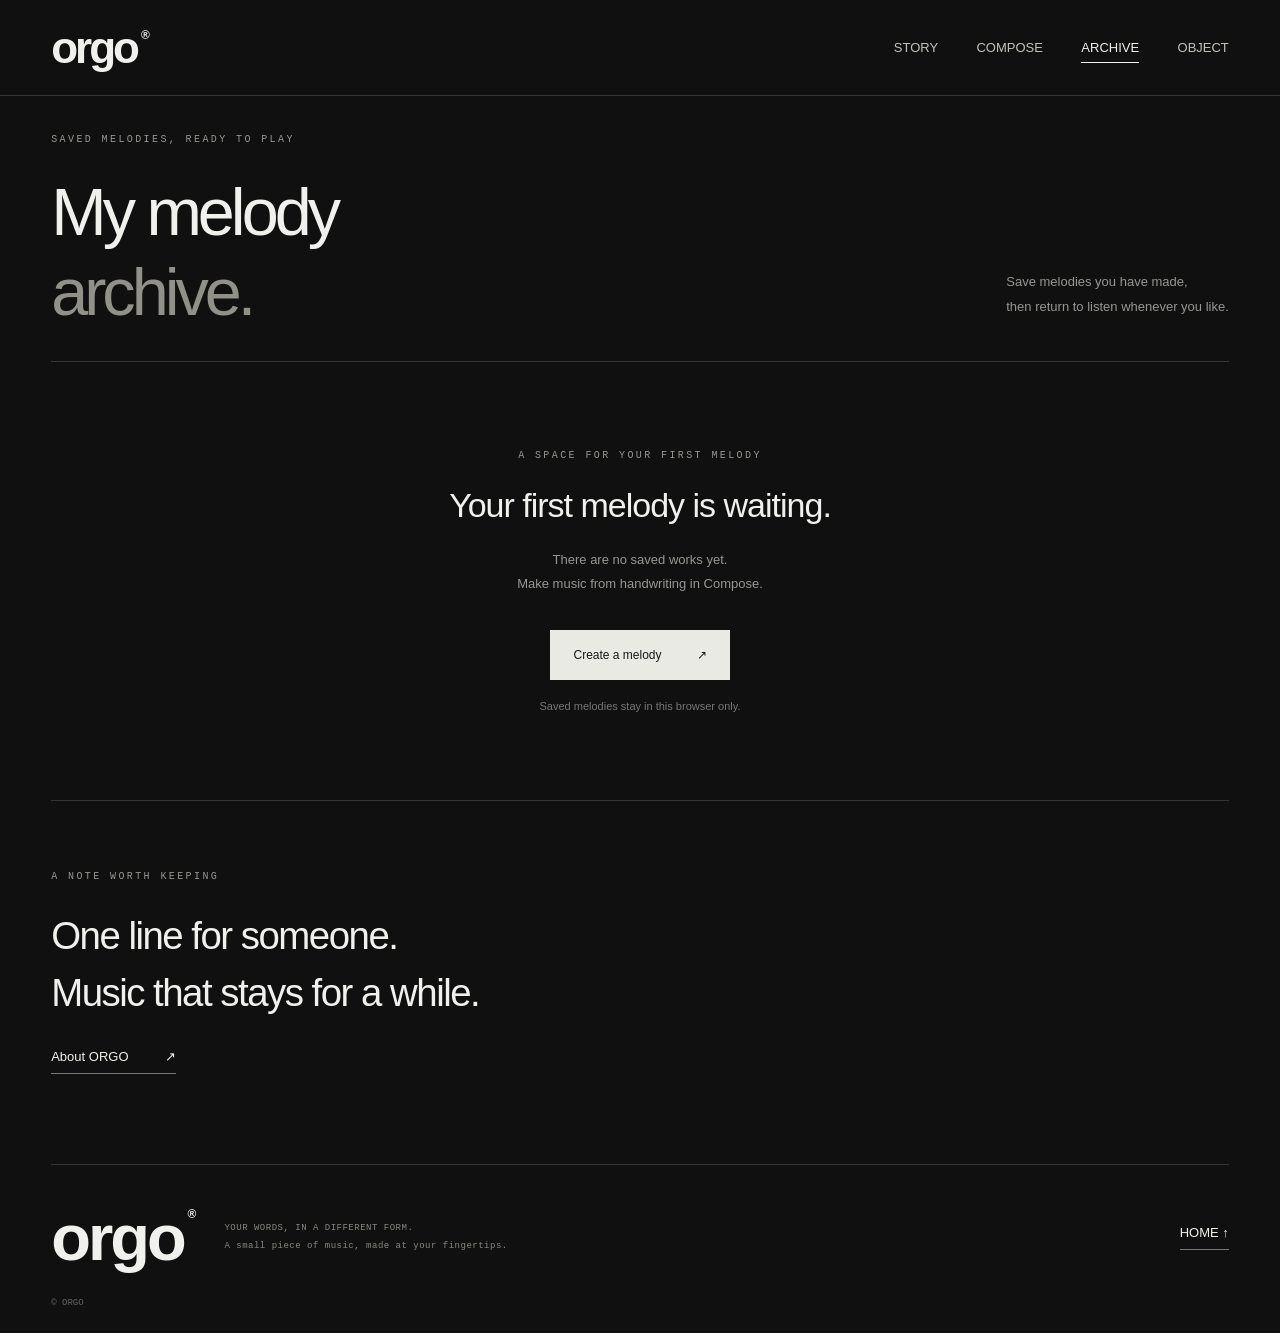
==== archive.html @ 19a1ff58 "Remove distracting interface decorations Remove the header start/create buttons, vertical live-signa" ====
<!doctype html>
<html lang="en" translate="no">
<head>
  <meta charset="UTF-8">
  <meta name="viewport" content="width=device-width, initial-scale=1">
  <meta name="google" content="notranslate">
  <title>Archive — ORGO</title>
  <link rel="stylesheet" href="site.css?v=clean-ui-28">
  <script src="i18n.js?v=ko-copy-23" defer></script>
  <script src="site.js?v=ko-copy-23" defer></script>
</head>

<body class="archive-page">
  <a class="skip-link" href="#main">본문으로 이동</a>

  <header class="site-header">
    <a class="brand" href="index.html" aria-label="ORGO 메인페이지">
      orgo<sup>®</sup>
    </a>

    <nav class="site-nav" aria-label="메인 메뉴">
      <a href="index.html#story">STORY</a>
      <a href="compose.html">COMPOSE</a>
      <a href="archive.html" aria-current="page">ARCHIVE</a>
      <a href="object.html">OBJECT</a>
    </nav>

  </header>

  <main id="main" class="inner-page">
    <section class="page-intro">
      <p class="eyebrow">SAVED MELODIES, READY TO PLAY</p>

      <div class="page-title-row">
        <h1 data-i18n="archiveTitle" data-i18n-html="true">저장한 음악</h1>

        <p data-i18n="archiveDescription" data-i18n-html="true">
          완성한 곡을 저장하고 다시 재생할 수 있습니다.
        </p>
      </div>
    </section>

    <section id="archive-empty" class="archive-empty" aria-labelledby="archive-title">
      <p class="eyebrow">A SPACE FOR YOUR FIRST MELODY</p>

      <h2 id="archive-title" data-i18n="archiveEmptyTitle">저장된 곡이 없습니다</h2>

      <p data-i18n="archiveEmptyBody" data-i18n-html="true">
        Compose에서 곡을 만든 뒤 저장해 주세요.
      </p>

      <a class="solid-link" href="compose.html" data-i18n="archiveCreate" data-i18n-html="true">
        곡 만들기 <span>↗</span>
      </a>

      <small data-i18n="archiveLocal">곡은 이 브라우저에만 저장됩니다.</small>
    </section>

    <section id="archive-list" class="archive-list" aria-label="저장한 음악" hidden></section>

    <section class="archive-about">
      <p class="eyebrow">A NOTE WORTH KEEPING</p>

      <h2 data-i18n="archiveAboutTitle" data-i18n-html="true">
        만들고 저장한 뒤<br>
        다시 연주하세요
      </h2>

      <a class="text-link" href="index.html#story" data-i18n="archiveAboutLink" data-i18n-html="true">
        ORGO 소개 <span>↗</span>
      </a>
    </section>
  </main>

  <footer class="site-footer">
    <a class="brand footer-brand" href="index.html">
      orgo<sup>®</sup>
    </a>

    <p>
      YOUR WORDS, IN A DIFFERENT FORM.<br>
      <span data-i18n="footerSub">손끝에서 시작되는 작은 음악.</span>
    </p>

    <a class="text-link" href="index.html">HOME ↑</a>

    <small>© ORGO</small>
  </footer>
</body>
</html>
---- site.css ----
:root {
  --background: #101010;
  --text: #f0f0ec;
  --muted: #969692;
  --border: #353535;
  --paper: #eaeae5;
}

* {
  box-sizing: border-box;
}

[hidden] {
  display: none !important;
}

html {
  scroll-behavior: smooth;
  scroll-padding-top: 110px;
}

body {
  margin: 0;
  background: var(--background);
  color: var(--text);
  font-family: Arial, "Malgun Gothic", sans-serif;
}

a {
  color: inherit;
  text-decoration: none;
}

button,
input {
  font: inherit;
}

button {
  cursor: pointer;
}

button,
a,
input {
  -webkit-tap-highlight-color: transparent;
}

a:focus-visible,
button:focus-visible,
input:focus-visible {
  outline: 2px solid #d1c4a5;
  outline-offset: 6px;
}

button:disabled {
  opacity: 0.45;
  cursor: default;
}

img {
  max-width: 100%;
}

.skip-link {
  position: fixed;
  top: -100px;
  left: 20px;
  padding: 12px 18px;
  color: #111;
  background: #fff;
  z-index: 100;
}

.skip-link:focus {
  top: 10px;
}

/* HEADER */

.site-header {
  position: relative;
  z-index: 10;
  min-height: 96px;
  padding: 18px 4%;
  display: flex;
  align-items: center;
  justify-content: space-between;
  gap: 24px;
  border-bottom: 1px solid var(--border);
}

.brand {
  display: inline-flex;
  align-items: baseline;
  gap: 4px;
  font-size: 44px;
  font-weight: 700;
  letter-spacing: -3px;
  line-height: 1;
  white-space: nowrap;
}

.brand sup {
  align-self: flex-start;
  margin-top: 3px;
  font-size: 12px;
  letter-spacing: 0;
}

.site-nav {
  display: flex;
  gap: clamp(20px, 3vw, 50px);
  align-items: center;
}

.site-nav a {
  position: relative;
  padding: 8px 0;
  font-size: 13px;
  color: #c2c2bd;
}

.site-nav a::after {
  content: "";
  position: absolute;
  bottom: 0;
  left: 0;
  width: 100%;
  height: 1px;
  background: var(--text);
  transform: scaleX(0);
  transform-origin: left;
  transition: transform 220ms ease;
}

.site-nav a:hover::after,
.site-nav a[aria-current="page"]::after {
  transform: scaleX(1);
}

.site-nav a[aria-current="page"] {
  color: var(--text);
}

.outline-link,
.solid-link {
  display: inline-flex;
  justify-content: space-between;
  align-items: center;
  gap: 35px;
  padding: 17px 22px;
  font-size: 12px;
  border: 1px solid #62625c;
  background: transparent;
  color: var(--text);
}

.outline-link:hover {
  background: #202020;
}

.solid-link {
  background: var(--paper);
  border-color: var(--paper);
  color: #171717;
}

.solid-link:hover {
  background: #fff;
}

.text-link {
  display: inline-flex;
  align-items: center;
  gap: 36px;
  font-size: 13px;
  padding-bottom: 9px;
  border-bottom: 1px solid #777;
}

.text-link span {
  transition: transform 200ms ease;
}

.text-link:hover span {
  transform: translate(3px, -3px);
}

/* HOME HERO */

.hero {
  position: relative;
  min-height: 165svh;
  overflow: clip;
}

.hero-stage {
  position: sticky;
  top: 0;
  min-height: calc(100svh - 1px);
  display: grid;
  grid-template-columns: 1fr 1fr;
  padding: 46px 4% 118px;
}

.hero-copy {
  display: flex;
  flex-direction: column;
  position: relative;
  z-index: 2;
  pointer-events: none;
}

.eyebrow {
  margin: 0;
  font-family: monospace;
  font-size: 10px;
  font-weight: 400;
  letter-spacing: 2.4px;
  color: var(--muted);
}

.hero h1 {
  margin: 65px 0 50px;
  font-size: clamp(58px, 7.6vw, 145px);
  line-height: 1.04;
  font-weight: 500;
  letter-spacing: -0.075em;
  white-space: nowrap;
}

.hero h1 span {
  color: #9e9e99;
}

.hero-description {
  margin: auto 0 16px;
  font-size: 15px;
  line-height: 2;
}

.hero-description span {
  color: var(--muted);
}

.hero-actions {
  display: flex;
  align-items: center;
  gap: 24px;
  margin: 0 0 10px;
  pointer-events: auto;
}

.hero-actions .solid-link {
  min-height: 46px;
  padding: 13px 19px;
  font-size: 12px;
}

.hero-actions .text-link {
  gap: 18px;
  font-size: 11px;
}

.hero-art {
  position: relative;
  display: grid;
  place-items: center;
  min-height: 470px;
}

.hero-art::after {
  content: "";
  position: absolute;
  z-index: 1;
  width: min(84%, 520px);
  aspect-ratio: 1;
  border: 1px solid #b9a97926;
  border-radius: 50%;
  background:
    radial-gradient(circle, transparent 0 27%, #c7b77d19 27.25% 27.6%, transparent 27.85% 43%, #c7b77d12 43.25% 43.6%, transparent 43.85% 100%);
  opacity: calc(var(--explode, 0) * .82);
  pointer-events: none;
  transform: scale(calc(.7 + var(--explode, 0) * .3));
  animation: mechanical-resonance 4.8s ease-in-out infinite;
}

.music-box {
  position: relative;
  z-index: 2;
  display: block;
  width: min(100%, 650px);
  transform: translateY(calc(var(--explode, 0) * -8px)) rotate(calc(-8deg + var(--explode, 0) * 8deg));
  transition:
    transform 650ms cubic-bezier(0.2, 0.8, 0.2, 1),
    filter 650ms ease;
  filter: drop-shadow(0 35px 35px #0008);
}

.music-box .product-image {
  display: block;
  width: 100%;
  height: auto;
}

.music-box .product-model {
  display: block;
  width: 100%;
  aspect-ratio: 1;
  height: auto;
  background: transparent;
  overflow: visible;
}

.hero-3d {
  position: relative;
  isolation: isolate;
}

.hero-3d canvas,
.hero-3d-fallback {
  position: absolute;
  inset: 0;
  display: block;
  width: 100%;
  height: 100%;
  object-fit: contain;
  pointer-events: none;
}

.hero-3d-fallback {
  transition: opacity 300ms ease;
}

.hero-3d.is-ready .hero-3d-fallback {
  opacity: 0;
}

.music-box .product-image--whole {
  animation: box-float 7s ease-in-out infinite;
  opacity: calc(1 - var(--explode, 0));
  transition: opacity 160ms linear;
}

.exploded-assembly {
  position: absolute;
  inset: -3%;
  width: 106%;
  pointer-events: none;
}

.explode-part {
  position: absolute;
  inset: 0;
  width: 100%;
  max-width: none;
  height: 100%;
  object-fit: contain;
  opacity: var(--explode, 0);
  filter: drop-shadow(0 35px 35px #0008);
  transform-origin: center;
  will-change: opacity, transform;
}

.explode-complete {
  transform: translateY(calc((1 - var(--explode, 0)) * 34px)) scale(calc(.94 + var(--explode, 0) * .06));
  transition: opacity 160ms linear;
}

.hero:not(.is-exploding) .music-box:hover,
.hero:not(.is-exploding) .music-box:focus-visible {
  transform: perspective(1000px) rotate(-2deg) rotateY(-7deg) scale(1.035);
  filter: drop-shadow(0 45px 45px #000c);
}

.orbit {
  position: absolute;
  width: 120%;
  height: 56%;
  opacity: .72;
  overflow: visible;
  pointer-events: none;
  transform-origin: 50% 50%;
  will-change: transform, opacity;
  backface-visibility: hidden;
}

.orbit ellipse {
  fill: none;
  vector-effect: non-scaling-stroke;
}

.orbit-track {
  stroke: #45453f;
  stroke-width: 1;
}

.orbit-one {
  transform: rotate(-31deg);
  animation: orbit-one 16s linear infinite;
}

.orbit-two {
  transform: rotate(48deg);
  opacity: .62;
  animation: orbit-two 21s linear infinite -6s;
}

.orbit-two .orbit-track {
  stroke: #30302b;
}

.vertical-caption {
  position: absolute;
  right: 0;
  bottom: 0;
  writing-mode: vertical-rl;
  font: 9px monospace;
  letter-spacing: 2px;
  color: #85857e;
}

.hero-bottom-line {
  position: absolute;
  bottom: 0;
  left: 4%;
  right: 4%;
  border-top: 1px solid var(--border);
  display: grid;
  grid-template-columns: minmax(180px, 1.25fr) repeat(3, minmax(145px, 1fr));
  gap: 0;
  min-height: 84px;
  padding: 0;
  color: var(--muted);
  font: 9px monospace;
}

.hero-path-label {
  display: flex;
  align-items: center;
  padding-right: 22px;
  color: #a0a29f;
  line-height: 1.6;
}

.hero-path a {
  display: grid;
  grid-template-columns: auto 1fr;
  gap: 5px 11px;
  align-content: center;
  min-width: 0;
  padding: 15px 18px;
  border-left: 1px solid var(--border);
  color: #d5d6d1;
  transition: background 180ms ease, color 180ms ease;
}

.hero-path a:hover,
.hero-path a:focus-visible {
  background: #ffffff08;
  color: #fff;
}

.hero-path b {
  grid-row: 1 / 3;
  align-self: center;
  color: #7f8280;
  font-size: 8px;
  font-weight: 400;
}

.hero-path span { font-size: 10px; }

.hero-path small {
  overflow: hidden;
  color: #777a78;
  font-size: 7px;
  text-overflow: ellipsis;
  white-space: nowrap;
}

/* HERO → SOUND LAB TRANSITION */

.signal-bridge {
  --bridge-progress: 0;
  --bridge-wave: 0;
  --bridge-recorder: 0;
  --bridge-exit: 0;
  position: relative;
  min-height: 175svh;
  overflow: clip;
  border-top: 1px solid var(--border);
  background:
    radial-gradient(circle at 78% 58%, #2d303200 0, #2d303200 20%, transparent 54%),
    linear-gradient(180deg, #101010 0%, #151617 62%, #111213 100%);
}

.signal-bridge-stage {
  position: sticky;
  top: 0;
  height: 100svh;
  min-height: 620px;
  overflow: hidden;
  isolation: isolate;
}

.signal-bridge-stage::before {
  content: "";
  position: absolute;
  inset: 0;
  z-index: -2;
  background: radial-gradient(circle at 72% 57%, #34383b 0, #202325 26%, transparent 61%);
  opacity: calc(var(--bridge-progress) * .54);
  -webkit-mask-image: linear-gradient(to bottom, #000 0%, #000 54%, #000b 70%, #0004 86%, transparent 100%);
  mask-image: linear-gradient(to bottom, #000 0%, #000 54%, #000b 70%, #0004 86%, transparent 100%);
}

.signal-bridge-grid {
  position: absolute;
  inset: 0;
  z-index: -1;
  opacity: calc(.08 + var(--bridge-progress) * .08);
  background-image:
    linear-gradient(#c5c8ca0a 1px, transparent 1px),
    linear-gradient(90deg, #c5c8ca0a 1px, transparent 1px);
  background-size: 6vw 6vw;
  transform: translateY(calc(var(--bridge-progress) * -2vw));
}

.signal-bridge-entry {
  position: absolute;
  z-index: 1;
  top: 31%;
  left: 7%;
  width: min(31vw, 430px);
  color: #a8aaab;
  opacity: clamp(0, calc(1 - var(--bridge-progress) * 2.45), 1);
  transform: translate3d(calc(var(--bridge-progress) * -3vw), calc(var(--bridge-progress) * -28px), 0);
  will-change: opacity, transform;
  pointer-events: none;
}

.signal-bridge-entry::after {
  content: "";
  display: block;
  width: min(100%, 310px);
  height: 1px;
  margin-top: 30px;
  background: linear-gradient(90deg, #85898a80, transparent);
  transform: scaleX(calc(1 - var(--bridge-progress) * .5));
  transform-origin: left;
}

.signal-bridge-entry span,
.signal-bridge-entry small {
  display: block;
  font: 8px/1 monospace;
  letter-spacing: 2px;
}

.signal-bridge-entry strong {
  display: block;
  margin: 24px 0 20px;
  color: #d2d4d4;
  font-size: clamp(44px, 4.9vw, 78px);
  font-weight: 400;
  line-height: .88;
  letter-spacing: -.065em;
}

.signal-bridge-entry small {
  color: #747778;
  letter-spacing: 1.55px;
}

.signal-bridge-index {
  position: absolute;
  top: clamp(32px, 5vw, 72px);
  left: 4%;
  right: 4%;
  display: flex;
  justify-content: space-between;
  color: #7f8177;
  font: 8px/1 monospace;
  letter-spacing: 2px;
  opacity: calc(1 - var(--bridge-exit));
}

.signal-bridge-machine {
  position: absolute;
  left: 0;
  top: 50%;
  width: clamp(280px, 36vw, 610px);
  aspect-ratio: 1;
  transform:
    translate3d(calc(51vw - var(--bridge-progress) * 44vw), calc(-50% - var(--bridge-exit) * 18vh), 0)
    scale(calc(.98 - var(--bridge-progress) * .22))
    rotate(calc(-8deg + var(--bridge-progress) * 8deg));
  opacity: calc(1 - var(--bridge-exit));
  filter: drop-shadow(0 34px 40px #000a);
  will-change: transform, opacity;
}

.signal-bridge-machine img {
  position: relative;
  z-index: 1;
  display: block;
  width: 100%;
  height: 100%;
  object-fit: contain;
}

.signal-bridge-recorder {
  position: absolute;
  z-index: 4;
  right: 4%;
  bottom: 7%;
  width: clamp(185px, 18vw, 310px);
  padding: 0;
  border: 0;
  background: transparent;
  color: inherit;
  cursor: pointer;
  opacity: calc(var(--bridge-recorder) * 1.25 - var(--bridge-exit));
  transform:
    translate3d(calc((1 - var(--bridge-recorder)) * 150px), calc(28px - var(--bridge-recorder) * 28px - var(--bridge-exit) * 70px), 0)
    scale(calc(.78 + var(--bridge-recorder) * .22))
    rotate(calc(8deg - var(--bridge-recorder) * 6deg));
  filter: drop-shadow(0 28px 30px #000b);
  will-change: opacity, transform;
}

.signal-bridge-recorder-visual {
  position: relative;
  display: block;
  width: 100%;
  aspect-ratio: 2 / 3;
  transition: transform 220ms cubic-bezier(.2, .8, .2, 1), filter 300ms ease;
}

.signal-bridge-recorder img {
  position: absolute;
  inset: 0;
  display: block;
  width: 100%;
  height: 100%;
  object-fit: contain;
  transition: opacity 380ms ease, transform 520ms cubic-bezier(.2, .8, .2, 1), filter 380ms ease;
}

.signal-recorder-side {
  opacity: calc(1 - var(--bridge-recorder));
  transform: rotateY(calc(var(--bridge-recorder) * -16deg)) scale(.96);
}

.signal-recorder-idle {
  opacity: var(--bridge-recorder);
  transform: scale(calc(.94 + var(--bridge-recorder) * .06));
}

.signal-recorder-active {
  opacity: 0;
  transform: translateY(7px) scale(.965);
}

.signal-bridge-recorder.is-recording .signal-recorder-idle {
  opacity: 0;
  transform: translateY(-3px) scale(1.025);
}

.signal-bridge-recorder.is-recording .signal-recorder-active {
  opacity: 1;
  transform: translateY(0) scale(1);
  filter: brightness(1.06) drop-shadow(0 0 18px #c7cbcd35);
}

.signal-bridge-recorder:active .signal-bridge-recorder-visual {
  transform: translateY(4px) scale(.965);
}

.signal-bridge-recorder:focus-visible {
  outline: 1px solid #d8d8cf;
  outline-offset: 9px;
}

.signal-bridge-recorder-label {
  position: absolute;
  top: 42%;
  left: -47%;
  color: #8f9187;
  font: 7px/1 monospace;
  letter-spacing: 1.5px;
  white-space: nowrap;
  transform: rotate(-90deg);
}

.signal-bridge-recorder-status {
  position: absolute;
  left: 50%;
  bottom: -28px;
  width: max-content;
  max-width: 180px;
  color: #a4a69a;
  font: 7px/1.35 monospace;
  letter-spacing: 1.3px;
  text-align: center;
  transform: translateX(-50%);
  transition: color 240ms ease, letter-spacing 240ms ease;
}

.signal-recorder-led {
  position: absolute;
  left: 29.5%;
  top: 60.5%;
  width: 5px;
  height: 5px;
  border-radius: 50%;
  background: #5d211c;
  opacity: 0;
  box-shadow: 0 0 0 0 #ec4e3c00;
  transition: opacity 240ms ease, box-shadow 240ms ease;
}

.signal-bridge-recorder.is-recording .signal-recorder-led {
  opacity: 1;
  background: #ef4a38;
  box-shadow: 0 0 0 6px #ef4a3816, 0 0 18px #ef4a38aa;
  animation: recorder-led 1s steps(2, end) infinite;
}

.signal-bridge-recorder.is-recording .signal-bridge-recorder-status {
  color: #d8d8cf;
  letter-spacing: 1.6px;
}

.signal-bridge-stage.is-capturing .signal-bridge-thread {
  stroke: #f1f1e7;
  stroke-width: 1.8;
}

.signal-bridge-stage.is-capturing .signal-bridge-glow {
  opacity: .34;
}

.signal-bridge-stage.is-capturing .signal-bridge-pulse {
  animation-duration: .62s;
  background: #eee4be;
}

.signal-bridge-copy {
  position: absolute;
  z-index: 2;
  top: 30%;
  right: 24%;
  width: min(39vw, 600px);
  opacity: calc(var(--bridge-progress) * 1.65 - .55 - var(--bridge-exit));
  transform: translate3d(0, calc(42px - var(--bridge-progress) * 42px - var(--bridge-exit) * 60px), 0);
  will-change: opacity, transform;
}

.signal-bridge-copy h2 {
  margin: 27px 0 28px;
  font-size: clamp(42px, 5.2vw, 84px);
  font-weight: 400;
  line-height: 1.05;
  letter-spacing: -.065em;
}

.signal-bridge-copy h2 span { color: #a5a8aa; }

.signal-bridge-copy > p:last-child {
  width: min(100%, 480px);
  margin: 0;
  color: #a9aaab;
  font-size: 12px;
  line-height: 1.9;
}

.signal-bridge-wave {
  position: absolute;
  z-index: 3;
  left: 3%;
  right: 3%;
  bottom: 12%;
  height: clamp(115px, 18vw, 250px);
  opacity: calc(1 - var(--bridge-exit));
  transform: translateY(calc(var(--bridge-exit) * -80px));
  will-change: opacity, transform;
}

.signal-bridge-wave svg {
  display: block;
  width: 100%;
  height: 100%;
  overflow: visible;
}

.signal-bridge-teeth {
  stroke: #c7cacb;
  stroke-width: 1.25;
  stroke-linecap: round;
  opacity: calc(.5 - var(--bridge-wave) * .42);
  transform: translateX(calc(var(--bridge-wave) * -14px));
  filter: drop-shadow(0 0 4px #d8dbdc2c);
}

.signal-bridge-teeth line {
  transform-box: fill-box;
  transform-origin: center;
  animation: bridge-spectrum-breathe 4.8s cubic-bezier(.45, 0, .25, 1) infinite;
}

.signal-bridge-teeth line:nth-child(2),
.signal-bridge-teeth line:nth-child(8) { animation-delay: -.45s; opacity: .82; }
.signal-bridge-teeth line:nth-child(3),
.signal-bridge-teeth line:nth-child(7) { animation-delay: -.9s; opacity: .9; }
.signal-bridge-teeth line:nth-child(4),
.signal-bridge-teeth line:nth-child(6) { animation-delay: -1.35s; opacity: .96; }
.signal-bridge-teeth line:nth-child(5) { animation-delay: -1.8s; }
.signal-bridge-teeth line:first-child,
.signal-bridge-teeth line:last-child { opacity: .62; }

.signal-bridge-thread,
.signal-bridge-staff-line,
.signal-bridge-glow {
  fill: none;
  vector-effect: non-scaling-stroke;
  stroke-linecap: round;
  stroke-linejoin: round;
  stroke-dasharray: 1;
  stroke-dashoffset: calc(1 - var(--bridge-wave));
}

.signal-bridge-score {
  opacity: calc(.34 + var(--bridge-wave) * .16);
}

.signal-bridge-thread {
  stroke: #c7c9ca;
  stroke-width: .9;
}

.signal-bridge-staff-line {
  stroke: #b4b7b8;
  stroke-width: .55;
  opacity: .52;
}

.signal-bridge-glow {
  stroke: #c1c4c5;
  stroke-width: 4;
  opacity: calc(var(--bridge-wave) * .055);
  filter: blur(8px);
}

.signal-bridge-pulse {
  position: absolute;
  left: calc(26% + var(--bridge-wave) * 68%);
  top: 50%;
  width: 9px;
  height: 9px;
  border: 1px solid #e1e3e3;
  border-radius: 50%;
  background: #bfc3c4;
  box-shadow: 0 0 0 8px #d4d7d719, 0 0 28px #d9dddd66;
  opacity: var(--bridge-wave);
  transform: translate(-50%, -50%) scale(calc(.72 + var(--bridge-wave) * .28));
  animation: signal-pulse 1.8s ease-in-out infinite;
}

.signal-bridge-hint {
  position: absolute;
  left: 4%;
  bottom: 4.5%;
  margin: 0;
  color: #858889;
  font: 8px/1 monospace;
  letter-spacing: 1.7px;
  opacity: calc(.9 - var(--bridge-progress) - var(--bridge-exit));
}

.signal-bridge + .sound-lab {
  margin-top: -1px;
  border-top: 0;
}

@keyframes signal-pulse {
  0%, 100% { box-shadow: 0 0 0 5px #d4d7d712, 0 0 20px #d7dbdc3d; }
  50% { box-shadow: 0 0 0 14px #d4d7d708, 0 0 34px #e0e3e359; }
}

@keyframes bridge-spectrum-breathe {
  0%, 100% { transform: scaleY(.84); }
  42% { transform: scaleY(1.06); }
  68% { transform: scaleY(.94); }
}

@keyframes recorder-led {
  0%, 48% { opacity: 1; }
  49%, 100% { opacity: .35; }
}

/* SOUND LAB */

.sound-lab {
  position: relative;
  min-height: 100svh;
  padding: clamp(80px, 9vw, 135px) 4%;
  overflow: hidden;
  border-top: 1px solid var(--border);
  background:
    linear-gradient(180deg, #111213 0%, #111213e8 5%, transparent 20%),
    radial-gradient(circle at 68% 48%, #292c2e 0, #1a1c1e 26%, transparent 56%),
    #111213;
}

.sound-lab::after {
  content: "";
  position: absolute;
  inset: 0 0 auto;
  z-index: 0;
  height: clamp(90px, 14vw, 210px);
  background: linear-gradient(180deg, #111213 0%, #111213b8 22%, #1112134d 62%, transparent 100%);
  pointer-events: none;
}

.sound-lab > * {
  position: relative;
  z-index: 1;
}

.sound-lab-intro {
  display: grid;
  grid-template-columns: 1fr 1.2fr;
  gap: 28px clamp(35px, 6vw, 100px);
  align-items: end;
  margin-bottom: clamp(42px, 5vw, 76px);
}

.sound-lab-intro .eyebrow { grid-column: 1 / -1; }

.sound-lab-intro h2 {
  margin: 0;
  font-size: clamp(38px, 4.7vw, 78px);
  font-weight: 400;
  line-height: 1.08;
  letter-spacing: -.065em;
}

.sound-lab-intro > p:last-child {
  max-width: 430px;
  margin: 0 0 7px;
  color: #a9aaab;
  font-size: 13px;
  line-height: 1.85;
}

.lab-howto {
  display: grid;
  grid-template-columns: repeat(3, minmax(0, 1fr));
  max-width: 980px;
  margin: calc(clamp(42px, 5vw, 76px) * -.45) 0 clamp(28px, 3.2vw, 46px);
  padding: 0;
  border-top: 1px solid #424547;
  border-bottom: 1px solid #2d3032;
  list-style: none;
}

.lab-howto li {
  display: flex;
  align-items: center;
  gap: 12px;
  min-height: 52px;
  padding: 10px 17px;
  color: #aaaead;
  font-size: 10px;
  line-height: 1.5;
}

.lab-howto li + li { border-left: 1px solid #343739; }

.lab-howto b {
  display: grid;
  place-items: center;
  flex: 0 0 23px;
  width: 23px;
  height: 23px;
  border: 1px solid #606465;
  border-radius: 50%;
  color: #e2e4e1;
  font: 8px monospace;
}

.story-link {
  width: fit-content;
  margin-top: 48px;
  padding: 13px 18px;
  font-size: 11px;
}

.sound-lab-board {
  position: relative;
  display: grid;
  grid-template-columns: minmax(170px, .42fr) minmax(420px, 1.3fr);
  grid-template-rows: minmax(470px, 61vh) auto;
  gap: 0;
  max-width: 1560px;
  margin: 0 auto;
  border: 1px solid #3b3e40;
  border-radius: 26px;
  background: #181a1be8;
  box-shadow: 0 34px 90px #0007;
  overflow: hidden;
}

.lab-voices {
  display: flex;
  flex-direction: column;
  border-right: 1px solid #3b3e40;
  background: #141617;
}

.lab-label {
  padding: 20px 22px 16px;
  color: #828587;
  font: 9px/1 monospace;
  letter-spacing: 2px;
}

.lab-voice {
  display: grid;
  grid-template-columns: 28px 1fr;
  gap: 6px 12px;
  align-items: baseline;
  min-height: 88px;
  padding: 18px 22px;
  border: 0;
  border-top: 1px solid #303335;
  background: transparent;
  color: #8f9294;
  text-align: left;
  transition: color 260ms ease, background 260ms ease, padding-left 260ms ease;
}

.lab-voice:last-child { border-bottom: 1px solid #303335; }
.lab-voice > span { grid-row: 1 / 3; color: #6f7274; font: 9px/1 monospace; }
.lab-voice strong { font: 500 18px/1 sans-serif; letter-spacing: .03em; }
.lab-voice small { font-size: 10px; line-height: 1.45; }

.lab-voice:hover,
.lab-voice.is-active {
  padding-left: 27px;
  color: #f1f1ee;
  background: linear-gradient(90deg, #2c2f31, transparent);
}

.lab-voice.is-active > span { color: #c3c6c7; }

.lab-pad {
  --pad-x: 50%;
  --pad-y: 50%;
  position: relative;
  min-width: 0;
  overflow: hidden;
  cursor: crosshair;
  touch-action: none;
  isolation: isolate;
  background:
    radial-gradient(circle at var(--pad-x) var(--pad-y), #f0f1f125 0 4%, #aeb3b51b 8%, transparent 28%),
    linear-gradient(135deg, #202325, #121415 68%);
}

.lab-pad::before,
.lab-pad::after {
  content: "";
  position: absolute;
  inset: 50% auto auto 50%;
  width: min(54vw, 680px);
  aspect-ratio: 1;
  border: 1px solid #a7abad2b;
  border-radius: 50%;
  transform: translate(-50%, -50%);
  animation: lab-breathe 9s ease-in-out infinite;
}

.lab-pad::after {
  width: min(37vw, 460px);
  border-color: #a7abad1c;
  animation-delay: -4.5s;
}

.lab-pad.is-touching { cursor: none; }
.lab-pad.is-touching::before { border-color: #d8dbdc52; }

.lab-pad-orbit {
  position: absolute;
  z-index: -1;
  left: 50%;
  top: 50%;
  width: 82%;
  height: 44%;
  border: 1px solid #a4a9ab29;
  border-radius: 50%;
}

.lab-pad-orbit-one { animation: lab-orbit-one 15s linear infinite; }
.lab-pad-orbit-two { animation: lab-orbit-two 19s linear infinite; }

.lab-pad-cursor {
  position: absolute;
  z-index: 3;
  left: var(--pad-x);
  top: var(--pad-y);
  width: 18px;
  aspect-ratio: 1;
  border: 1px solid #e2e4e4;
  border-radius: 50%;
  opacity: .4;
  transform: translate(-50%, -50%);
  transition: width 180ms ease, opacity 180ms ease, box-shadow 180ms ease;
}

.lab-pad.is-touching .lab-pad-cursor {
  width: 34px;
  opacity: 1;
  box-shadow: 0 0 0 9px #d8dbdc14, 0 0 32px #d9dddd38;
}

.lab-pad-axis {
  position: absolute;
  z-index: 2;
  color: #696c63;
  font: 8px/1 monospace;
  letter-spacing: 1.6px;
  pointer-events: none;
}

.lab-pad-high { left: 50%; top: 19px; transform: translateX(-50%); }
.lab-pad-low { left: 50%; bottom: 19px; transform: translateX(-50%); }
.lab-pad-soft { left: 20px; top: 50%; transform: translateY(-50%) rotate(-90deg); }
.lab-pad-sharp { right: 16px; top: 50%; transform: translateY(-50%) rotate(90deg); }

.lab-pad-copy {
  position: absolute;
  z-index: 2;
  left: 50%;
  top: 50%;
  display: grid;
  gap: 10px;
  width: min(74%, 380px);
  text-align: center;
  pointer-events: none;
  transform: translate(-50%, -50%);
  transition: opacity 220ms ease, transform 420ms cubic-bezier(.2,.8,.2,1);
}

.lab-pad-copy strong { font: 400 clamp(23px, 3.1vw, 48px)/1 sans-serif; letter-spacing: -.04em; }
.lab-pad-copy small { color: #9da0a2; font-size: 11px; line-height: 1.6; }
.lab-pad.is-touching .lab-pad-copy { opacity: .1; transform: translate(-50%, -50%) scale(.96); }

/* BASS — pull and release the strings */

.bass-experience {
  position: absolute;
  z-index: 6;
  inset: 0;
  overflow: hidden;
  opacity: 0;
  visibility: hidden;
  pointer-events: none;
  transform: scale(.975);
  transition: opacity 420ms ease, visibility 420ms ease, transform 700ms cubic-bezier(.16, 1, .3, 1);
}

.sound-lab-board.is-bass-mode .bass-experience {
  opacity: 1;
  visibility: visible;
  pointer-events: auto;
  transform: scale(1);
}

.sound-lab-board.is-bass-mode .lab-pad {
  cursor: default;
  background:
    radial-gradient(circle at 73% 54%, #5b120f3d 0, #26151226 34%, transparent 63%),
    linear-gradient(135deg, #191a15, #0d0e0b 72%);
}

.sound-lab-board.is-bass-mode .lab-pad::before,
.sound-lab-board.is-bass-mode .lab-pad::after,
.sound-lab-board.is-bass-mode .lab-pad-orbit,
.sound-lab-board.is-bass-mode .lab-pad-cursor,
.sound-lab-board.is-bass-mode .lab-pad-axis,
.sound-lab-board.is-bass-mode .lab-pad-copy {
  opacity: 0;
  visibility: hidden;
}

.bass-instruction {
  position: absolute;
  z-index: 4;
  left: 50%;
  top: 19px;
  display: grid;
  gap: 5px;
  margin: 0;
  text-align: center;
  transform: translateX(-50%);
  pointer-events: none;
}

.bass-instruction strong {
  color: #f0f1e8;
  font: 400 11px/1 monospace;
  letter-spacing: 1.5px;
}

.bass-instruction small {
  color: #8c8f85;
  font-size: 9px;
  white-space: nowrap;
}

.bass-instrument {
  position: absolute;
  left: 50%;
  top: 52%;
  width: min(68%, 630px);
  height: auto;
  user-select: none;
  pointer-events: none;
  filter: saturate(.83) brightness(.78) contrast(1.05) drop-shadow(22px 28px 28px #0009);
  transform: translate(-50%, -50%) rotate(-90deg) scale(.93);
  transition: transform 900ms cubic-bezier(.16, 1, .3, 1), filter 260ms ease;
}

.sound-lab-board.is-bass-mode .bass-instrument {
  transform: translate(-50%, -50%) rotate(-90deg) scale(1);
}

.bass-experience.is-resonating .bass-instrument {
  filter: saturate(.92) brightness(.86) contrast(1.05) drop-shadow(22px 28px 34px #000b);
}

.bass-strings {
  position: absolute;
  z-index: 3;
  left: 50%;
  top: 52%;
  width: 92%;
  height: 70%;
  overflow: visible;
  transform: translate(-50%, -50%);
  touch-action: none;
}

.bass-string-control { cursor: ns-resize; outline: none; }

.bass-string {
  fill: none;
  stroke: #d9d5c7;
  stroke-width: 2.3;
  stroke-linecap: round;
  stroke-linejoin: round;
  vector-effect: non-scaling-stroke;
  filter: drop-shadow(0 1px .7px #000c) drop-shadow(0 0 1.5px #fff4);
  transition: stroke 160ms ease, filter 160ms ease;
}

.bass-string-control:nth-child(2) .bass-string { stroke-width: 1.9; }
.bass-string-control:nth-child(3) .bass-string { stroke-width: 1.55; }
.bass-string-control:nth-child(4) .bass-string { stroke-width: 1.25; }

.bass-string-hit {
  fill: transparent;
  stroke: none;
  pointer-events: all;
}

.bass-string-control:hover .bass-string,
.bass-string-control:focus-visible .bass-string,
.bass-string-control.is-grabbed .bass-string {
  stroke: #f3ede0;
  filter: drop-shadow(0 1px .7px #000c) drop-shadow(0 0 2.5px #fff7);
}

.bass-note {
  position: absolute;
  z-index: 4;
  top: 52%;
  color: #8a8d83;
  font: 8px/1 monospace;
  pointer-events: none;
  transform: translateY(-50%);
}

.bass-note-e { left: 2.4%; }
.bass-note-g { right: 2.4%; }

/* DRUM — strike each acoustic part */

.drum-experience {
  --drum-x: 50%;
  --drum-y: 50%;
  position: absolute;
  z-index: 7;
  inset: 0;
  overflow: hidden;
  opacity: 0;
  visibility: hidden;
  pointer-events: none;
  transform: scale(.975);
  transition: opacity 420ms ease, visibility 420ms ease, transform 700ms cubic-bezier(.16, 1, .3, 1);
}

.sound-lab-board.is-drum-mode .drum-experience {
  opacity: 1;
  visibility: visible;
  pointer-events: auto;
  transform: scale(1);
}

.sound-lab-board.is-drum-mode .lab-pad {
  cursor: none;
  background:
    radial-gradient(circle at 50% 48%, #806a3a24 0, #332b1b16 35%, transparent 67%),
    linear-gradient(135deg, #191a15, #0c0d0a 72%);
}

.sound-lab-board.is-drum-mode .lab-pad::before,
.sound-lab-board.is-drum-mode .lab-pad::after,
.sound-lab-board.is-drum-mode .lab-pad-orbit,
.sound-lab-board.is-drum-mode .lab-pad-cursor,
.sound-lab-board.is-drum-mode .lab-pad-axis,
.sound-lab-board.is-drum-mode .lab-pad-copy {
  opacity: 0;
  visibility: hidden;
}

.drum-instruction {
  position: absolute;
  z-index: 5;
  left: 50%;
  top: 17px;
  display: grid;
  gap: 5px;
  margin: 0;
  width: min(90%, 520px);
  text-align: center;
  pointer-events: none;
  transform: translateX(-50%);
}

.drum-instruction strong {
  color: #f0f1e8;
  font: 400 11px/1 monospace;
  letter-spacing: 1.5px;
}

.drum-instruction small {
  color: #8c8f85;
  font-size: 9px;
  line-height: 1.5;
}

.drum-kit {
  position: absolute;
  z-index: 2;
  left: 50%;
  top: 55%;
  width: auto;
  height: 84%;
  max-width: 96%;
  overflow: visible;
  touch-action: manipulation;
  transform: translate(-50%, -50%) scale(.96);
  filter: saturate(.78) brightness(.82) contrast(1.08) drop-shadow(0 24px 32px #000a);
  transition: transform 850ms cubic-bezier(.16, 1, .3, 1), filter 280ms ease;
}

.sound-lab-board.is-drum-mode .drum-kit { transform: translate(-50%, -50%) scale(1); }

.drum-base,
.drum-piece,
.drum-piece image {
  pointer-events: none;
}

.drum-piece {
  transform-box: fill-box;
  transform-origin: center;
  will-change: transform, filter;
}

.drum-piece-cymbal.is-hit {
  animation: drum-cymbal-wobble 680ms cubic-bezier(.2, .82, .2, 1) both;
}

.drum-piece-hihat.is-hit {
  animation: drum-hihat-close 420ms cubic-bezier(.18, .8, .24, 1) both;
}

.drum-piece-drum.is-hit {
  animation: drum-head-hit 360ms cubic-bezier(.16, .8, .28, 1) both;
}

.drum-piece-kick.is-hit {
  animation: drum-kick-hit 430ms cubic-bezier(.15, .78, .25, 1) both;
}

.drum-piece-pedal.is-hit {
  animation: drum-pedal-press 330ms cubic-bezier(.18, .82, .2, 1) both;
}

.drum-hit { outline: none; cursor: none; }

.drum-hit > ellipse:first-child {
  fill: transparent;
  stroke: transparent;
  stroke-width: 5;
  vector-effect: non-scaling-stroke;
  pointer-events: all;
  transition: fill 130ms ease, stroke 130ms ease;
}

.drum-hit:hover > ellipse:first-child,
.drum-hit:focus-visible > ellipse:first-child {
  fill: #fff2;
  stroke: #f2ddb55c;
}

.drum-ripple {
  fill: none;
  stroke: #ffe6ad;
  stroke-width: 7;
  opacity: 0;
  pointer-events: none;
  transform-box: fill-box;
  transform-origin: center;
  vector-effect: non-scaling-stroke;
}

.drum-hit.is-hit > ellipse:first-child { fill: #fff3; }
.drum-hit.is-hit .drum-ripple { animation: drum-impact 420ms ease-out both; }

.drum-hit-pedal > ellipse:first-child {
  fill: #c8ad7430;
  stroke: #dec58b42;
  stroke-dasharray: 10 13;
}

.drum-hit-pedal:hover > ellipse:first-child,
.drum-hit-pedal:focus-visible > ellipse:first-child {
  fill: #ead8aa42;
  stroke: #f7dfaa9c;
}

.drum-stick-cursor {
  position: absolute;
  z-index: 8;
  left: var(--drum-x);
  top: var(--drum-y);
  width: 8px;
  height: 82px;
  border: 1px solid #7e5b33;
  border-radius: 999px;
  background: linear-gradient(90deg, #a77640, #f0c783 46%, #bd864a 100%);
  box-shadow: 0 5px 10px #0009, inset 1px 0 #ffe2aa88;
  opacity: 0;
  pointer-events: none;
  transform: translate(-50%, -94%) rotate(38deg);
  transform-origin: 50% 94%;
}

.drum-stick-cursor::after {
  content: "";
  position: absolute;
  left: 50%;
  bottom: -6px;
  width: 12px;
  height: 17px;
  border: 1px solid #7e5b33;
  border-radius: 50%;
  background: linear-gradient(90deg, #a77640, #edc27a 54%, #b87f45);
  transform: translateX(-50%);
}

.drum-experience.is-pointer-inside .drum-stick-cursor { opacity: 1; }
.drum-stick-cursor.is-striking { animation: drum-stick-strike 190ms cubic-bezier(.2,.85,.25,1); }

@keyframes drum-impact {
  0% { opacity: .9; transform: scale(.5); }
  100% { opacity: 0; transform: scale(3.1); }
}

@keyframes drum-cymbal-wobble {
  0%, 100% { transform: rotate(0deg) scaleY(1); filter: brightness(1); }
  18% { transform: rotate(-3.4deg) scaleY(.91); filter: brightness(1.24); }
  38% { transform: rotate(2.5deg) scaleY(1.05); }
  58% { transform: rotate(-1.5deg) scaleY(.965); }
  78% { transform: rotate(.7deg) scaleY(1.018); }
}

@keyframes drum-hihat-close {
  0%, 100% { transform: translateY(0) scaleY(1); filter: brightness(1); }
  25% { transform: translateY(7px) scaleY(.8); filter: brightness(1.25); }
  54% { transform: translateY(-2px) scaleY(1.03); }
}

@keyframes drum-head-hit {
  0%, 100% { transform: translateY(0) scale(1); filter: brightness(1); }
  22% { transform: translateY(5px) scale(.968); filter: brightness(1.16); }
  52% { transform: translateY(-1px) scale(1.012); }
}

@keyframes drum-kick-hit {
  0%, 100% { transform: translateY(0) scale(1); filter: brightness(1); }
  20% { transform: translateY(7px) scale(.962); filter: brightness(1.12); }
  52% { transform: translateY(-2px) scale(1.014); }
}

@keyframes drum-pedal-press {
  0%, 100% { transform: rotate(0deg) translateY(0); filter: brightness(1); }
  30% { transform: rotate(-6deg) translateY(9px) scaleY(.9); filter: brightness(1.3); }
  62% { transform: rotate(2deg) translateY(-2px); }
}

@keyframes drum-stick-strike {
  0%, 100% { transform: translate(-50%, -94%) rotate(38deg); }
  48% { transform: translate(-50%, -83%) rotate(22deg); }
}

@media (prefers-reduced-motion: no-preference) {
  .sound-lab-board.is-bass-mode .bass-instruction { animation: bass-copy-in 650ms 180ms both; }
  .sound-lab-board.is-drum-mode .drum-instruction { animation: bass-copy-in 650ms 180ms both; }
}

@keyframes bass-copy-in {
  from { opacity: 0; transform: translate(-50%, -6px); }
  to { opacity: 1; transform: translate(-50%, 0); }
}

.lab-sequencer {
  grid-column: 1 / -1;
  display: grid;
  grid-template-columns: minmax(230px, .42fr) 1.3fr;
  min-height: 136px;
  border-top: 1px solid #3b3e40;
}

.lab-transport {
  display: flex;
  flex-direction: column;
  justify-content: center;
  gap: 18px;
  padding: 22px;
  border-right: 1px solid #3b3e40;
  background: #141617;
}

.lab-play {
  width: 100%;
  padding: 13px 16px;
  border: 1px solid #6f7375;
  border-radius: 999px;
  background: transparent;
  color: #eceeed;
  font: 10px/1 monospace;
  letter-spacing: 1px;
}

.lab-play.is-playing { background: #d8dada; color: #151617; }

.lab-transport label { display: grid; grid-template-columns: 30px 1fr 32px; align-items: center; gap: 10px; color: #858889; font: 8px/1 monospace; }
.lab-transport input { width: 100%; accent-color: #bfc3c4; }
.lab-transport output { color: #b6b9ba; text-align: right; }

.lab-steps {
  display: grid;
  grid-template-columns: repeat(8, 1fr);
  min-width: 0;
}

.lab-steps button {
  position: relative;
  min-width: 0;
  border: 0;
  border-right: 1px solid #343739;
  background: #181a1b;
  color: #75787a;
  transition: background 150ms ease, color 150ms ease;
}

.lab-steps button:last-child { border-right: 0; }
.lab-steps button::before { content: ""; position: absolute; left: 50%; top: 50%; width: 9px; aspect-ratio: 1; border: 1px solid currentColor; border-radius: 50%; transform: translate(-50%, -50%); }
.lab-steps button span { position: absolute; left: 10px; bottom: 10px; font: 8px/1 monospace; }
.lab-steps button.is-on { color: #d7d9d9; background: #282b2d; }
.lab-steps button.is-on::before { background: currentColor; box-shadow: 0 0 16px #d8dcdd3d; }
.lab-steps button.is-current { color: #fff; background: #3b3f41; }

.lab-status {
  position: absolute;
  z-index: 5;
  right: 18px;
  top: 17px;
  margin: 0;
  color: #85887e;
  font: 8px/1 monospace;
  letter-spacing: .5px;
  pointer-events: none;
}

@keyframes lab-breathe {
  0%, 100% { transform: translate(-50%, -50%) scale(.96); opacity: .42; }
  50% { transform: translate(-50%, -50%) scale(1.04); opacity: .86; }
}

@keyframes lab-orbit-one {
  from { transform: translate(-50%, -50%) rotate(-26deg); }
  to { transform: translate(-50%, -50%) rotate(334deg); }
}

@keyframes lab-orbit-two {
  from { transform: translate(-50%, -50%) rotate(58deg) scale(.82); }
  to { transform: translate(-50%, -50%) rotate(-302deg) scale(.82); }
}

/* STORY */

.story {
  display: grid;
  grid-template-columns: minmax(240px, .85fr) minmax(0, 1.15fr);
  gap: clamp(45px, 7vw, 120px);
  padding: clamp(80px, 9vw, 130px) 7%;
  overflow: hidden;
}

.story h2 {
  margin: 18px 0 0;
  font-size: clamp(33px, 3.25vw, 54px);
  font-weight: 400;
  line-height: 1.25;
  letter-spacing: -0.055em;
}

.story-index { display: block; margin-top: 31px; color: #76766f; font: 9px monospace; letter-spacing: 1.4px; }

.story-content {
  padding-top: 2px;
  color: #b9b9b3;
  font-size: 14px;
  line-height: 1.9;
}

.story-lead {
  max-width: 500px;
  margin: 0 0 22px;
  color: var(--text);
  font-size: clamp(19px, 1.65vw, 26px);
  line-height: 1.48;
  letter-spacing: -0.04em;
}

.story-content > p:not(.story-lead) { max-width: 510px; margin: 0; }

.story-steps {
  margin-top: 46px;
  padding-top: 17px;
  border-top: 1px solid var(--border);
  display: grid;
  grid-template-columns: repeat(3, 1fr);
  gap: 24px;
}

.story-steps span { display: block; color: #77776f; font: 9px monospace; }
.story-steps strong { display: block; margin-top: 14px; color: var(--text); font: 10px monospace; letter-spacing: 1px; }
.story-steps p { margin: 10px 0 0; color: var(--muted); font-size: 11px; line-height: 1.65; }

/* COMMON INNER PAGES */

.inner-page {
  padding: 0 4% 90px;
  max-width: 1700px;
  margin: auto;
}

.page-intro {
  padding: 65px 0 55px;
}

.page-title-row {
  display: flex;
  justify-content: space-between;
  align-items: flex-end;
  gap: 30px;
  margin-top: 28px;
}

.page-title-row h1 {
  margin: 0;
  font-size: clamp(42px, 5.2vw, 86px);
  font-weight: 400;
  line-height: 1.2;
  letter-spacing: -0.06em;
}

.page-title-row h1 span {
  color: #91918a;
}

.page-title-row > p {
  color: var(--muted);
  font-size: 13px;
  line-height: 1.9;
}

.archive-page .page-intro { padding: 38px 0 28px; }

/* ARCHIVE */

.archive-empty {
  padding: 65px 24px;
  min-height: 440px;
  border-top: 1px solid var(--border);
  border-bottom: 1px solid var(--border);
  display: flex;
  flex-direction: column;
  align-items: center;
  justify-content: center;
  text-align: center;
}

.archive-empty h2 {
  font-size: clamp(22px, 3vw, 34px);
  font-weight: 400;
  letter-spacing: -1px;
  margin: 25px 0 10px;
}

.archive-empty > p:not(.eyebrow) {
  color: var(--muted);
  font-size: 13px;
  line-height: 1.9;
}

.archive-empty .solid-link {
  margin: 20px 0;
}

.archive-empty > small {
  font-size: 11px;
  color: #777;
}

.archive-list { border-top: 1px solid var(--border); }
.archive-scroll-experience { --archive-progress: 0; --archive-scene-opacity: 0; --archive-box-x: 130px; --archive-box-y: 68px; position: relative; min-height: var(--archive-min-height, 980px); overflow: clip; background: radial-gradient(ellipse at 74% 43%, #22231d 0%, #11110f 52%, #101010 76%); }
.archive-scroll-stage { position: relative; z-index: 3; height: min(145svh, 1120px); min-height: 820px; overflow: visible; pointer-events: none; border-bottom: 1px solid #ffffff0d; }
.archive-scroll-stage::before, .archive-scroll-stage::after { content: ""; position: absolute; inset: 13% 6% 8% 33%; border: 1px solid #d9d3bc10; border-radius: 50%; transform: rotate(var(--archive-orbit-one, -13deg)); transition: transform .4s ease-out; }
.archive-scroll-stage::after { inset: 25% -12% 17% 44%; transform: rotate(var(--archive-orbit-two, 12deg)); }
.archive-stage-label, .archive-stage-count { position: absolute; z-index: 4; top: 25px; color: #dddbd1; font: 10px/1 monospace; letter-spacing: .2em; }
.archive-stage-label { left: 27px; }
.archive-stage-count { right: 27px; color: #aaa99e; }
.archive-paper-feed { position: absolute; z-index: 2; left: 71.5%; top: 4%; width: clamp(78px, 8.8vw, 126px); height: var(--archive-paper-length, 145vh); opacity: var(--archive-scene-opacity); transform: translateX(-50%) translateY(var(--archive-paper-offset, 0px)) scaleY(var(--archive-paper-reveal, .025)); transform-origin: 50% 0; background-color: #e9e5d9; background-image: repeating-linear-gradient(90deg, transparent 0 23px, #a49d8945 24px 25px), repeating-linear-gradient(0deg, transparent 0 28px, #a49d8940 29px 30px); box-shadow: 0 0 0 1px #fff7 inset, 0 22px 50px #0008; transition: transform .2s cubic-bezier(.2,.7,.2,1), opacity .22s linear; }
.archive-paper-feed::before, .archive-paper-feed::after { content: ""; position: absolute; inset: 0 auto 0 -7px; width: 7px; background: repeating-linear-gradient(0deg, transparent 0 9px, #e9e5d9 10px 18px); }
.archive-paper-feed::after { inset: 0 -7px 0 auto; }
.archive-paper-holes { position: absolute; inset: 0 12px; }
.archive-score-segment { position: absolute; inset-inline: 0; border-bottom: 1px solid #77705d55; opacity: .58; transition: opacity .35s ease, filter .35s ease; }
.archive-score-segment::before { content: ""; position: absolute; inset: 9px 0; background: repeating-linear-gradient(90deg, transparent 0 14px, #423f3435 15px 16px); }
.archive-score-segment.is-current { opacity: 1; filter: drop-shadow(0 0 6px #fff4cb55); }
.archive-score-hole { position: absolute; z-index: 1; left: var(--hole-x); top: var(--hole-y); display: block; width: clamp(4px, .48vw, 7px); aspect-ratio: 1; border-radius: 50%; background: #2b2b25; box-shadow: 0 0 0 1px #efeadd77; transform: translate(-50%, -50%) scale(.15); animation: archive-score-hole-in .38s cubic-bezier(.2,.8,.2,1) var(--hole-delay, 0ms) forwards; }
.archive-score-marker { position: absolute; z-index: 2; right: 4px; top: 8px; color: #797362; font: 7px/1 monospace; letter-spacing: .1em; }
.archive-music-box-frame { position: absolute; z-index: 3; right: clamp(24px, 7vw, 130px); top: 61%; width: min(48vw, 680px); height: 1px; overflow: visible; opacity: var(--archive-scene-opacity); transform: translate(var(--archive-box-x), var(--archive-box-y)) rotate(var(--archive-box-angle, 0deg)); transform-origin: 50% 50%; filter: drop-shadow(0 25px 24px #000b); transition: opacity .18s linear; }
.archive-music-box, .archive-music-box-gear, .archive-music-box-crank { position: absolute; left: 50%; top: 0; width: clamp(430px, 37vw, 550px); max-width: none; height: auto; image-orientation: none; transform: translate(-50%, -39%); }
/* Keep the photographed mechanism complete; only the upper crank is layered
   for movement, with a restrained half-turn so it stays inside the scene. */
.archive-music-box { z-index: 1; }
.archive-music-box-gear { display: none; }
.archive-music-box-crank { z-index: 3; clip-path: polygon(0 15%, 45% 15%, 45% 64%, 0 64%); opacity: calc(var(--archive-scene-opacity) * .78); transform: translate(-50%, -39%) rotate(var(--archive-crank-angle, 0deg)); transform-origin: 39% 62%; will-change: transform; }
.archive-track-list { position: relative; z-index: 4; margin-top: -130px; padding: 0 0 48px; }
.archive-track { display: grid; grid-template-columns: minmax(250px, 1fr) minmax(300px, 38vw) minmax(150px, .55fr); align-items: center; min-height: 142px; border-bottom: 1px solid #4c4c47; color: #8d8d85; transition: color .35s ease, border-color .35s ease, background .35s ease; }
.archive-track:first-child { border-top: 1px solid #4c4c47; }
.archive-track:hover, .archive-track.is-active { color: var(--text); border-color: #d7d4c8; background: linear-gradient(90deg, #1f201b8c, transparent 62%); }
.archive-score-preview { grid-column: 1; grid-row: 1; width: 78px; height: 52px; margin-left: 20px; overflow: hidden; opacity: .45; border: 1px solid #dad6c840; background: #e9e5d9; transition: opacity .35s, transform .35s; }
.archive-track.is-active .archive-score-preview { opacity: 1; transform: translateX(8px); }
.archive-handwriting { width: 100%; height: 100%; padding: 4px; box-sizing: border-box; }
.archive-score-preview--legacy { display: grid; place-items: center; }
.archive-score-preview-legacy { color: #6d6c65; font: 7px monospace; letter-spacing: 1px; }
.archive-track-main { grid-column: 1; grid-row: 1; padding: 26px 22px 26px 120px; }
.archive-track-meta { margin-bottom: 10px; color: #8e8d85; font: 9px/1 monospace; letter-spacing: .12em; }
.archive-title-input { width: 100%; max-width: 390px; margin: 0; padding: 0 0 7px; border: 0; border-bottom: 1px solid transparent; background: transparent; color: inherit; font: 400 clamp(18px, 2vw, 30px)/1.05 Georgia, serif; letter-spacing: -.04em; }
.archive-title-input:focus { border-bottom-color: #d7d4c8; outline: 0; }
.archive-track-main > p { margin: 7px 0 0; color: #95958c; font: 9px monospace; letter-spacing: .1em; }
.archive-track-date { grid-column: 3; padding-right: 26px; color: inherit; text-align: right; font: 11px/1 monospace; letter-spacing: .08em; white-space: nowrap; }
.archive-track-actions { display: flex; flex-wrap: wrap; gap: 8px; max-height: 0; overflow: hidden; opacity: 0; transform: translateY(-4px); transition: max-height .35s ease, opacity .25s ease, transform .35s ease; }
.archive-track:hover .archive-track-actions, .archive-track:focus-within .archive-track-actions, .archive-track.is-active .archive-track-actions { max-height: 48px; margin-top: 15px; opacity: 1; transform: translateY(0); }
.archive-play, .archive-make-object, .archive-delete { display: inline-flex; align-items: center; justify-content: center; min-height: 28px; padding: 6px 9px; border: 1px solid #6d6d66; border-radius: 999px; background: #11110fec; color: #cfcec4; font: 9px/1 sans-serif; letter-spacing: .04em; text-align: center; text-decoration: none; }
.archive-play { border-color: #8b9b7f; color: #e0e7d8; }
.archive-make-object { border-color: #bdb095; color: #e9dfca; }
.archive-delete { border-color: #675d58; color: #b8a9a0; cursor: pointer; }
.archive-play:hover, .archive-make-object:hover, .archive-delete:hover { border-color: #f2efe4; color: #fff; }
@keyframes archive-score-hole-in { to { transform: translate(-50%, -50%) scale(1); } }
@keyframes archive-crank-settle { 0% { opacity: .5; } 100% { opacity: 1; } }

/* Compact archive library: a single real score passes through the mechanism. */
.archive-list { overflow: hidden; border-top: 1px solid var(--border); background: #111; }
.archive-library { color: #d8d8d2; background: #111; }
.archive-library-bar { min-height: 54px; display: grid; grid-template-columns: 1fr auto 1fr; align-items: center; gap: 18px; padding: 0 clamp(18px, 3vw, 42px); border-bottom: 1px solid #ffffff1a; color: #8b8b85; font: 9px/1 monospace; letter-spacing: .18em; }
.archive-library-bar span:nth-child(2) { text-align: center; }
.archive-library-bar a { justify-self: end; color: #cacac4; text-decoration: none; transition: color .25s ease; }
.archive-library-bar a:hover { color: #fff; }

.archive-feed-stage { position: relative; min-height: clamp(500px, 61vw, 690px); overflow: hidden; isolation: isolate; border-bottom: 1px solid #ffffff1a; background: radial-gradient(ellipse at 50% 54%, #292a2a 0%, #1a1b1b 38%, #111 74%); }
.archive-feed-stage::before { content: ""; position: absolute; inset: 0; z-index: -1; background: linear-gradient(90deg, #111 0%, transparent 18%, transparent 82%, #111 100%), linear-gradient(180deg, #111b 0%, transparent 24%, transparent 76%, #111c 100%); pointer-events: none; }
.archive-feed-index { position: absolute; z-index: 8; top: 26px; right: clamp(18px, 3vw, 42px); color: #8c8c86; font: 9px/1 monospace; letter-spacing: .18em; }
.archive-feed-meta { position: absolute; z-index: 8; top: clamp(52px, 7vw, 82px); left: clamp(18px, 4vw, 58px); width: min(29vw, 350px); }
.archive-feed-meta > span { display: block; margin-bottom: 16px; color: #85857e; font: 8px/1 monospace; letter-spacing: .2em; }
.archive-feed-meta h2 { margin: 0; color: #e4e4df; font: 400 clamp(28px, 3.3vw, 52px)/.98 Georgia, serif; letter-spacing: -.055em; overflow-wrap: anywhere; }
.archive-feed-meta p { max-width: 310px; margin: 18px 0 0; color: #8e8e88; font: 8px/1.7 monospace; letter-spacing: .1em; }

.archive-feed-ribbon { --feed-speed: 5.2s; position: absolute; z-index: 1; top: 52%; left: -6%; width: 112%; height: clamp(112px, 12vw, 156px); overflow: hidden; background-color: #e6e3d9; background-image: repeating-linear-gradient(0deg, transparent 0 22px, #938d7b35 23px 24px), repeating-linear-gradient(90deg, transparent 0 42px, #938d7b22 43px 44px); box-shadow: 0 18px 50px #000a, 0 0 0 1px #fff9 inset; transform: translateY(-50%) rotate(-1.25deg); transform-origin: center; -webkit-mask-image: linear-gradient(90deg, transparent, #000 4%, #000 96%, transparent); mask-image: linear-gradient(90deg, transparent, #000 4%, #000 96%, transparent); }
.archive-feed-ribbon::before, .archive-feed-ribbon::after { content: ""; position: absolute; z-index: 4; inset: 0 0 auto; height: 9px; background: repeating-linear-gradient(90deg, transparent 0 9px, #111 10px 17px); opacity: .88; }
.archive-feed-ribbon::after { inset: auto 0 0; }
.archive-feed-notes { position: absolute; inset: 9px 0; }
.archive-note-stream { position: absolute; inset-block: 0; width: 100%; will-change: transform; }
.archive-feed-hole { position: absolute; display: block; width: var(--hole-size, 6px); height: var(--hole-size, 6px); background: #242521; box-shadow: 0 0 0 1px #ffffff35; transform: translate(-50%, -50%); }
.archive-feed-hole--circle { border-radius: 50%; }
.archive-feed-hole--star { clip-path: polygon(50% 0%, 61% 35%, 98% 35%, 68% 56%, 79% 92%, 50% 70%, 21% 92%, 32% 56%, 2% 35%, 39% 35%); }
.archive-feed-hole--heart { clip-path: polygon(50% 91%, 10% 53%, 4% 30%, 14% 10%, 35% 5%, 50% 22%, 65% 5%, 86% 10%, 96% 30%, 90% 53%); }

.archive-feed-mechanism { position: absolute; z-index: 5; top: 55%; left: 50%; width: clamp(360px, 34vw, 480px); height: 1px; perspective: 1100px; filter: drop-shadow(0 20px 22px #000a); transform: translate(-50%, -50%); }
.archive-feed-mechanism::before { content: ""; position: absolute; z-index: -1; left: 51%; top: 0; width: 60%; aspect-ratio: 1.55; border-radius: 50%; background: radial-gradient(ellipse, #e9e9df13 0%, transparent 70%); filter: blur(24px); transform: translate(-50%, -50%); }
.archive-feed-box, .archive-feed-crank { position: absolute; left: 50%; top: 0; width: 100%; max-width: none; height: auto; transform: translate(-50%, -39%); pointer-events: none; user-select: none; }
.archive-feed-box { z-index: 1; filter: saturate(.78) contrast(1.02) brightness(.96); }
.archive-feed-crank { z-index: 2; transform-origin: 31.5% 48.5%; transform-style: preserve-3d; filter: saturate(.88) brightness(.96); will-change: transform, filter; }
.archive-feed-stage.is-switching .archive-feed-ribbon { animation: archive-ribbon-select .55s cubic-bezier(.2,.8,.2,1) both; }
.archive-feed-stage.is-switching .archive-feed-mechanism { animation: archive-mechanism-select .55s cubic-bezier(.2,.8,.2,1) both; }
.archive-feed-stage.is-playing .archive-note-stream { animation: archive-feed-notes var(--feed-speed) linear infinite; }
.archive-feed-stage.is-playing .archive-feed-ribbon { animation: archive-paper-breathe .7s ease-in-out infinite alternate; }
.archive-feed-stage.is-playing .archive-feed-crank { animation: archive-crank-side-turn 1.55s linear infinite; }
.archive-feed-stage.is-playing .archive-feed-mechanism::before { background: #f2f2e51c; }

.archive-feed-actions { position: absolute; z-index: 9; right: clamp(18px, 4vw, 58px); bottom: clamp(28px, 5vw, 58px); display: flex; flex-wrap: wrap; justify-content: flex-end; gap: 8px; max-width: min(42vw, 480px); }
.archive-feed-toggle, .archive-feed-open, .archive-feed-object { display: inline-flex; min-height: 36px; align-items: center; justify-content: center; padding: 9px 14px; border: 1px solid #6d6d67; border-radius: 999px; background: #111e; color: #d6d6d0; font: 9px/1 sans-serif; letter-spacing: .08em; text-decoration: none; cursor: pointer; transition: color .25s ease, border-color .25s ease, background .25s ease; }
.archive-feed-toggle { border-color: #d3d3ca; background: #deded7; color: #161615; }
.archive-feed-toggle.is-playing { background: #20211f; color: #f0f0ea; }
.archive-feed-open:hover, .archive-feed-object:hover { border-color: #efefe9; color: #fff; }

.archive-track-list { position: relative; z-index: 2; margin: 0; padding: 0; background: #111; }
.archive-track { position: relative; display: grid; grid-template-columns: 104px minmax(230px, 1fr) minmax(130px, .45fr) 90px; align-items: center; min-height: 118px; border-bottom: 1px solid #41413e; color: #8d8d87; cursor: pointer; transition: color .3s ease, background .3s ease, border-color .3s ease; }
.archive-track:first-child { border-top: 0; }
.archive-track::before { content: ""; position: absolute; left: 0; top: 50%; width: 2px; height: 0; background: #deded7; transform: translateY(-50%); transition: height .3s ease; }
.archive-track:hover, .archive-track.is-active { color: #e2e2dc; border-color: #777772; background: linear-gradient(90deg, #262724 0%, #181917 42%, transparent 82%); }
.archive-track.is-active::before { height: 62%; }
.archive-score-preview { grid-column: 1; grid-row: 1; width: 68px; height: 46px; margin-left: 22px; opacity: .42; border-color: #d8d5ca36; transition: opacity .3s ease, transform .3s ease; }
.archive-track.is-active .archive-score-preview { opacity: .95; transform: none; }
.archive-track-main { grid-column: 2; grid-row: 1; padding: 22px 20px; }
.archive-track-meta { margin-bottom: 8px; color: #81817b; }
.archive-title-input { max-width: 520px; font-size: clamp(20px, 2.1vw, 31px); cursor: text; }
.archive-track-main > p { margin-top: 5px; }
.archive-track-date { grid-column: 3; padding-right: 22px; font-size: 9px; }
.archive-track > .archive-delete { grid-column: 4; justify-self: end; margin-right: 22px; opacity: .45; }
.archive-track:hover > .archive-delete, .archive-track:focus-within > .archive-delete, .archive-track.is-active > .archive-delete { opacity: 1; }

@keyframes archive-feed-notes { to { transform: translateX(-100%); } }
@keyframes archive-crank-side-turn {
  0% { transform: translate(-50%, -39%) rotateX(0deg); filter: saturate(.88) brightness(.98) drop-shadow(0 2px 2px #0005); }
  25% { transform: translate(-50%, -39%) rotateX(90deg); filter: saturate(.8) brightness(.72) drop-shadow(0 7px 6px #0008); }
  50% { transform: translate(-50%, -39%) rotateX(180deg); filter: saturate(.72) brightness(.58) drop-shadow(0 10px 8px #0009); }
  75% { transform: translate(-50%, -39%) rotateX(270deg); filter: saturate(.82) brightness(.78) drop-shadow(0 6px 5px #0007); }
  100% { transform: translate(-50%, -39%) rotateX(360deg); filter: saturate(.88) brightness(.98) drop-shadow(0 2px 2px #0005); }
}
@keyframes archive-paper-breathe { from { filter: brightness(.94); } to { filter: brightness(1.04); } }
@keyframes archive-ribbon-select { 0% { opacity: .35; transform: translateY(-50%) rotate(-1.25deg) scaleX(.96); } 100% { opacity: 1; transform: translateY(-50%) rotate(-1.25deg) scaleX(1); } }
@keyframes archive-mechanism-select { 0% { opacity: .45; transform: translate(-50%, -48%) scale(.97); } 100% { opacity: 1; transform: translate(-50%, -50%) scale(1); } }

.archive-about {
  padding: 70px 0 0;
}

.archive-about h2 {
  font-size: clamp(24px, 3vw, 40px);
  font-weight: 400;
  line-height: 1.5;
  letter-spacing: -1.5px;
  margin: 25px 0;
}

/* OBJECT */

.object-showcase {
  height: calc(100svh - 96px);
  min-height: 720px;
  position: relative;
  display: grid;
  grid-template-columns: minmax(250px, .8fr) minmax(420px, 1.5fr) minmax(250px, .8fr);
  grid-template-rows: minmax(0, 1fr);
  padding: clamp(28px, 4vh, 48px) 4% 34px;
  overflow: hidden;
  background: radial-gradient(ellipse at 52% 47%, #2a2a27 0%, #151515 37%, #101010 72%);
}

.object-showcase::after { content: ""; position: absolute; top: 43%; left: 4%; right: 4%; border-top: 1px solid #ffffff14; pointer-events: none; }
.object-intro, .object-stage, .object-page-count { position: relative; z-index: 1; }
.object-intro { grid-column: 1; grid-row: 1; align-self: start; }
.object-intro h1 { margin: clamp(30px, 4.5vh, 48px) 0 24px; font-size: clamp(40px, 3.7vw, 62px); line-height: 1.08; font-weight: 400; letter-spacing: -.075em; }
.object-intro > p:last-child, .object-specs p { color: var(--muted); font-size: 12px; line-height: 1.8; }
.object-stage { grid-column: 1 / -1; display: contents; }
.object-specs { grid-column: 1; grid-row: 1; align-self: end; padding-bottom: 18px; }
.object-specs article { display: flex; align-items: baseline; gap: 13px; margin: 13px 0; }
.object-specs strong { font-size: 25px; font-weight: 500; }
.object-specs span { color: #a8a8a1; font: 9px/1.55 monospace; }
.object-specs p { margin-top: 26px; max-width: 290px; }
.object-visual { grid-column: 2; grid-row: 1; position: relative; display: grid; place-items: center; min-height: 0; height: 100%; }
.object-visual img { width: min(100%, 590px); max-height: min(68vh, 610px); object-fit: contain; filter: drop-shadow(0 30px 28px #000b); animation: box-float 7s ease-in-out infinite; transition: opacity 180ms ease, transform 260ms ease, filter 260ms ease; }
.object-visual img.is-switching { opacity: 0; transform: scale(.93); filter: drop-shadow(0 10px 12px #0008); animation: none; }
.object-visual img.is-entering { animation: object-image-enter 420ms cubic-bezier(.2, .8, .2, 1) both, box-float 7s 420ms ease-in-out infinite; }
.print-preview { position: absolute; z-index: 3; top: 59%; left: 50%; width: 22%; aspect-ratio: 1; overflow: hidden; opacity: .78; clip-path: polygon(5% 0, 95% 0, 100% 5%, 100% 95%, 95% 100%, 5% 100%, 0 95%, 0 5%); mix-blend-mode: multiply; transform: translate(-50%, -50%) perspective(500px) rotateX(3deg); animation: print-imprint 480ms ease-out both; }
.print-preview img { display: block; width: 100%; height: 100%; max-height: none; object-fit: cover; filter: grayscale(.18) saturate(.7) contrast(1.3) sepia(.06); animation: none; }
.print-preview::after { content: ""; position: absolute; inset: 0; background: repeating-linear-gradient(135deg, #ffffff18 0 1px, transparent 1px 4px); mix-blend-mode: overlay; pointer-events: none; }
.print-preview span { display: none; }
.visual-label { position: absolute; bottom: 13%; left: 5%; color: #85857e; font: 8px monospace; letter-spacing: 1.4px; writing-mode: vertical-rl; }
.engraving-preview { position: absolute; bottom: 9%; right: 8%; text-align: right; }
.engraving-preview span, .configuration-summary > span { display: block; color: #898981; font: 8px monospace; letter-spacing: 1.5px; margin-bottom: 9px; }
.engraving-preview strong { max-width: 220px; display: block; font-size: 14px; font-weight: 400; color: #deded7; overflow-wrap: anywhere; }
.object-controls { grid-column: 3; grid-row: 1; align-self: center; display: grid; grid-template-columns: 1fr 1fr; gap: 12px 10px; width: min(100%, 330px); justify-self: end; }
.object-controls > .eyebrow,
.object-controls > .melody-field,
.object-controls > .engraving-field,
.object-controls > .configuration-summary,
.object-controls > .solid-link,
.object-controls > .configuration-save,
.object-controls > .purchase-note { grid-column: 1 / -1; }
.object-controls fieldset { margin: 0; }
.object-controls legend { margin-bottom: 8px; }
.object-controls .melody-field { margin-top: 2px; padding-top: 0; }
.melody-select { width: 100%; padding: 9px 11px; border: 1px solid #6e746a; border-radius: 7px; background: #161716; color: #e7e8e1; font-size: 10px; }
.melody-select:focus-visible { outline: 2px solid #d4d8c9; outline-offset: 3px; }
.selected-melody-card { margin-top: 8px; padding: 9px; border: 1px solid #72776b; border-radius: 8px; background: #ecede415; }
.selected-melody-meta { display: flex; justify-content: space-between; gap: 10px; align-items: baseline; }
.selected-melody-meta span, .selected-melody-foot { color: #aeb4a6; font: 8px monospace; letter-spacing: 1px; }
.selected-melody-meta strong { min-width: 0; overflow: hidden; color: #eeefe8; font-size: 12px; font-weight: 400; text-overflow: ellipsis; white-space: nowrap; }
.selected-melody-preview { display: grid; height: 42px; margin: 8px 0; overflow: hidden; place-items: center; border-radius: 4px; background: repeating-linear-gradient(to bottom, #efeee4 0 13px, #cfcdc2 14px 15px); }
.selected-melody-preview svg { width: 100%; height: 100%; padding: 4px 7px; }
.selected-melody-preview > span { color: #77786f; font: 8px monospace; letter-spacing: 1.4px; }
.selected-melody-foot { display: flex; justify-content: space-between; align-items: center; }
.selected-melody-foot a { color: #e2e7d6; font-size: 9px; letter-spacing: 0; text-decoration: none; }
.selected-melody-foot a:hover { color: #fff; }
.object-melody-empty { margin: 7px 0 0; color: #9da096; font-size: 9px; line-height: 1.5; }
.object-melody-badge { position: absolute; top: 17%; right: 4%; z-index: 4; max-width: 37%; padding: 9px 11px; border: 1px solid #dad5c34d; border-radius: 7px; background: #151613cc; backdrop-filter: blur(7px); text-align: right; }
.object-melody-badge span { display: block; color: #c3c8b7; font: 7px monospace; letter-spacing: 1.2px; }
.object-melody-badge strong { display: block; overflow: hidden; margin-top: 4px; color: #f1f1e9; font-size: 11px; font-weight: 400; text-overflow: ellipsis; white-space: nowrap; }
.material-options { display: grid; gap: 6px; }
.material-options label { position: relative; }
.material-options input { position: absolute; opacity: 0; }
.material-options span { display: block; padding: 8px 10px; border: 1px solid #787872; border-radius: 99px; color: #c9c9c3; text-align: center; font-size: 10px; transition: background .2s, color .2s; }
.material-options input:checked + span { background: #ecece6; color: #161616; border-color: #ecece6; }
.material-options input:focus-visible + span { outline: 2px solid #d1c4a5; outline-offset: 3px; }
.engraving-field { border-top: 1px solid #ffffff20; padding-top: 12px; }
.photo-upload { display: flex; align-items: center; justify-content: space-between; gap: 12px; padding: 9px 11px; border: 1px dashed #6d7369; border-radius: 7px; color: #e3e6df; cursor: pointer; }
.photo-upload span { font-size: 11px; }
.photo-upload small { color: #92978d; font-size: 9px; text-align: right; }
.photo-upload:hover { border-color: #c7cec0; background: #ffffff09; }
.photo-input { position: absolute; width: 1px; height: 1px; opacity: 0; }
.object-controls .text-input { background: #ffffff0a; }
.object-controls .solid-link { width: 100%; }
.configuration-summary { margin-bottom: 0; padding-top: 10px; }
.configuration-summary p { margin: 0; }
.configuration-save { width: 100%; margin-top: -4px; padding: 7px 0; border: 0; background: transparent; color: #aeb0a7; font-size: 9px; text-decoration: underline; text-underline-offset: 4px; }
.configuration-save:hover { color: #f0f0ea; }
.object-controls .solid-link:disabled { cursor: not-allowed; border-color: #65665f; background: #55564f; color: #bcbdb3; }
.object-controls .purchase-note { margin: -2px 0 0; font-size: 9px; line-height: 1.45; }
.object-controls .solid-link { padding: 12px 15px; }
.object-page-count { position: absolute; right: 4%; bottom: 18px; color: #989891; font: 11px monospace; }
.object-page-count strong { color: #f0f0ec; font-size: 24px; font-weight: 400; }

.order-dialog { width: min(430px, calc(100vw - 36px)); padding: 0; border: 1px solid #595b52; border-radius: 12px; background: #1b1c19; color: #ecece5; box-shadow: 0 24px 80px #000b; }
.order-dialog::backdrop { background: #000b; backdrop-filter: blur(3px); }
.order-dialog form { position: relative; padding: 28px; }
.order-dialog h2 { margin: 12px 0 8px; font-size: 27px; font-weight: 400; letter-spacing: -1px; }
.order-dialog p { margin: 0; color: #b7b9b0; font-size: 12px; line-height: 1.6; }
.dialog-close { position: absolute; top: 13px; right: 15px; width: 30px; height: 30px; border: 0; border-radius: 50%; background: transparent; color: #c8c9c0; font-size: 24px; line-height: 1; }
.dialog-close:hover { background: #ffffff12; color: #fff; }
.order-dialog-details { margin: 23px 0; border-top: 1px solid #53544e; }
.order-dialog-details p { display: flex; justify-content: space-between; gap: 18px; padding: 11px 0; border-bottom: 1px solid #41423d; }
.order-dialog-details span { color: #898b82; font: 8px monospace; letter-spacing: 1px; }
.order-dialog-details strong { max-width: 65%; color: #efefe8; font-size: 11px; font-weight: 400; text-align: right; overflow-wrap: anywhere; }
.order-dialog .solid-link { width: 100%; }
.order-dialog small { display: block; margin-top: 13px; color: #878981; font-size: 9px; line-height: 1.55; }

.customizer {
  display: grid;
  grid-template-columns: minmax(0, 1.1fr) minmax(0, 1fr);
  border: 1px solid var(--border);
}

.object-preview {
  position: relative;
  display: flex;
  flex-direction: column;
  align-items: center;
  justify-content: center;
  background: radial-gradient(ellipse at center, #292927, #141414 70%);
  padding: 45px 35px 25px;
}

.preview-label {
  align-self: flex-start;
  font: 9px monospace;
  letter-spacing: 2px;
  color: #8a8a82;
}

.object-preview > img {
  width: min(100%, 470px);
  transform: rotate(-7deg);
  filter: drop-shadow(0 25px 30px #0009);
}

.engraving-preview {
  width: 100%;
  text-align: center;
  margin: 10px 0 30px;
}

.engraving-preview > span {
  display: block;
  color: #7f7f76;
  font: 8px monospace;
  letter-spacing: 2px;
  margin-bottom: 12px;
}

.engraving-preview > strong {
  display: block;
  font-size: 18px;
  font-weight: 400;
  color: #d3d3cb;
  overflow-wrap: anywhere;
}

.object-preview > small {
  font-size: 10px;
  color: #7b7b74;
  text-align: center;
  line-height: 1.7;
}

.object-options {
  padding: 45px;
  border-left: 1px solid var(--border);
}

.object-options h2 {
  font-size: 25px;
  font-weight: 400;
  letter-spacing: -1px;
  margin: 18px 0 35px;
}

fieldset {
  margin: 0 0 30px;
  padding: 0;
  border: 0;
  min-width: 0;
}

legend {
  font: 9px monospace;
  letter-spacing: 1.5px;
  color: #92928a;
  margin-bottom: 14px;
}

.option-grid {
  display: grid;
  grid-template-columns: 1fr 1fr;
  gap: 10px;
}

.option-card {
  position: relative;
  cursor: pointer;
}

.option-card input {
  position: absolute;
  top: 17px;
  right: 13px;
  accent-color: #ddd;
}

.option-card > span {
  display: block;
  min-height: 82px;
  padding: 17px 30px 17px 14px;
  border: 1px solid #41413c;
  transition: background 160ms ease, border-color 160ms ease;
}

.option-card b {
  display: block;
  font-size: 12px;
  font-weight: 400;
  margin-bottom: 8px;
}

.option-card small {
  display: block;
  font-size: 10px;
  color: var(--muted);
}

.option-card input:checked + span {
  background: #282824;
  border-color: #b4b4a8;
}

.option-card input:focus-visible + span {
  outline: 2px solid #d1c4a5;
  outline-offset: 3px;
}

.field-label {
  display: block;
  font-size: 11px;
  color: #b0b0a6;
  margin-bottom: 12px;
}

.text-input {
  width: 100%;
  border: 1px solid #41413c;
  background: #181818;
  color: #eee;
  padding: 14px;
  border-radius: 0;
  font-size: 12px;
}

.text-input::placeholder {
  color: #71716b;
}

.field-help {
  display: flex;
  justify-content: space-between;
  color: #77776f;
  font-size: 10px;
  margin-top: 9px;
}

.configuration-summary {
  border-top: 1px solid var(--border);
  padding-top: 20px;
  margin-bottom: 20px;
}

.configuration-summary > span {
  font: 8px monospace;
  letter-spacing: 1px;
  color: #85857c;
}

.configuration-summary > p {
  font-size: 12px;
  line-height: 1.8;
}

.object-options > .solid-link {
  width: 100%;
}

.purchase-note {
  font-size: 10px;
  color: var(--muted);
  line-height: 1.9;
  margin-bottom: 0;
}

/* FOOTER */

.site-footer {
  margin: 0 4%;
  padding: 40px 0 25px;
  border-top: 1px solid var(--border);
  display: grid;
  grid-template-columns: auto 1fr auto;
  align-items: center;
  gap: 28px;
}

.footer-brand {
  font-size: 65px;
}

.site-footer p {
  margin: 0;
  font: 9px / 2 monospace;
  color: #88887f;
  letter-spacing: 0.5px;
}

.site-footer small {
  grid-column: 1 / -1;
  color: #64645e;
  font: 9px monospace;
}

/* REVEAL — 자바스크립트가 실행된 경우에만 숨깁니다. */

.reveal.is-pending {
  opacity: 0;
  transform: translateY(22px);
}

.reveal {
  transition:
    opacity 750ms ease,
    transform 750ms cubic-bezier(0.2, 0.7, 0.2, 1);
}

@keyframes box-float {
  0%,
  100% {
    transform: translateY(0);
  }

  50% {
    transform: translateY(-13px);
  }
}

@keyframes orbit-one {
  0%, 100% {
    transform: translate3d(-3%, 2%, 0) rotate(-38deg) scaleX(.96) scaleY(1.035);
    opacity: .66;
  }

  25% {
    transform: translate3d(1.5%, -3%, 0) rotate(-30deg) scaleX(1.025) scaleY(.97);
    opacity: .82;
  }

  50% {
    transform: translate3d(3.2%, -.5%, 0) rotate(-22deg) scaleX(1.06) scaleY(.95);
    opacity: .7;
  }

  75% {
    transform: translate3d(-1%, 3.1%, 0) rotate(-29deg) scaleX(1.01) scaleY(1.05);
    opacity: .84;
  }
}

@keyframes orbit-two {
  0%, 100% {
    transform: translate3d(2.6%, -2.4%, 0) rotate(42deg) scaleX(1.05) scaleY(.96);
    opacity: .54;
  }

  25% {
    transform: translate3d(-2.4%, -.6%, 0) rotate(51deg) scaleX(.98) scaleY(1.04);
    opacity: .7;
  }

  50% {
    transform: translate3d(-1.2%, 2.8%, 0) rotate(59deg) scaleX(.95) scaleY(1.065);
    opacity: .58;
  }

  75% {
    transform: translate3d(3%, 1.2%, 0) rotate(50deg) scaleX(1.025) scaleY(1.01);
    opacity: .72;
  }
}

@keyframes mechanical-resonance {
  0%, 100% { filter: brightness(.8); }
  50% { filter: brightness(1.35); }
}

@keyframes crank-rock {
  0%, 100% { rotate: -2.5deg; }
  50% { rotate: 3.5deg; }
}

@keyframes cylinder-turn {
  0%, 100% { rotate: -.8deg; }
  50% { rotate: .8deg; }
}

@keyframes comb-resonance {
  0%, 100% { translate: 0 0; filter: brightness(1); }
  50% { translate: 0 -2px; filter: brightness(1.12); }
}

/* TABLET */

@media (max-width: 1000px) {
  .site-header {
    min-height: 82px;
  }

  .brand {
    font-size: 36px;
  }

  .site-nav {
    gap: 22px;
  }

  .site-nav a {
    font-size: 11px;
  }

  .hero {
    min-height: 145svh;
  }

  .hero-stage {
    min-height: calc(85svh - 82px);
  }

  .hero h1 {
    margin-top: 70px;
  }

  .hero-art {
    min-height: 410px;
  }

  .hero-description {
    font-size: 12px;
  }

  .sound-lab-board {
    grid-template-columns: 175px minmax(0, 1fr);
    grid-template-rows: minmax(430px, 58vh) auto;
  }

  .lab-voice { min-height: 78px; padding: 15px 17px; }
  .lab-voice:hover, .lab-voice.is-active { padding-left: 21px; }
  .lab-voice strong { font-size: 15px; }
  .lab-voice small { font-size: 9px; }
  .lab-sequencer { grid-template-columns: 175px minmax(0, 1fr); }

  .object-options {
    padding: 30px;
  }

  .object-showcase {
    grid-template-columns: minmax(190px, .7fr) minmax(340px, 1.3fr) minmax(190px, .7fr);
  }

  .object-visual { min-height: 520px; }

  .object-intro h1 {
    font-size: 42px;
  }
}

@keyframes object-image-enter {
  from { opacity: 0; transform: scale(.93); }
  to { opacity: 1; transform: scale(1); }
}

@keyframes print-imprint {
  from { opacity: 0; transform: translate(-50%, -50%) perspective(500px) rotateX(3deg) scale(.86); }
  to { opacity: .78; transform: translate(-50%, -50%) perspective(500px) rotateX(3deg) scale(1); }
}

/* MOBILE */

@media (max-width: 650px) {
  html {
    scroll-padding-top: 30px;
  }

  .site-header {
    flex-wrap: wrap;
    padding: 20px 5% 15px;
    gap: 20px;
  }

  .brand {
    font-size: 36px;
  }

  .site-nav {
    width: 100%;
    justify-content: space-between;
    gap: 7px;
  }

  .site-nav a {
    font-size: 9px;
  }

  .hero {
    display: flex;
    flex-direction: column;
    min-height: auto;
    overflow: visible;
  }

  .hero-stage {
    position: relative;
    display: flex;
    flex-direction: column;
    min-height: auto;
    padding: 32px 5% 178px;
  }

  .eyebrow {
    font-size: 8px;
    letter-spacing: 1.7px;
  }

  .hero h1 {
    font-size: clamp(51px, 11.5vw, 75px);
    margin: 34px 0 23px;
  }

  .hero-description {
    font-size: 11px;
    margin: 0;
  }

  .hero-actions {
    gap: 14px;
    margin-top: 24px;
  }

  .hero-actions .solid-link {
    min-height: 42px;
    padding: 11px 14px;
    font-size: 10px;
  }

  .hero-actions .text-link {
    gap: 9px;
    font-size: 9px;
  }

  .hero-art {
    width: 100%;
    min-height: 330px;
    margin-top: 8px;
  }

  .music-box {
    width: 86%;
    max-width: 390px;
  }

  .orbit {
    width: 105%;
    height: 55%;
  }

  .signal-bridge {
    min-height: 145svh;
  }

  .signal-bridge-stage {
    min-height: 580px;
  }

  .signal-bridge-index {
    top: 26px;
    font-size: 7px;
    letter-spacing: 1.1px;
  }

  .signal-bridge-index span:nth-child(2) { display: none; }

  .signal-bridge-entry {
    top: 17%;
    left: 8%;
    width: 54%;
  }

  .signal-bridge-entry strong {
    margin: 16px 0 13px;
    font-size: clamp(30px, 9vw, 42px);
  }

  .signal-bridge-entry::after {
    margin-top: 18px;
  }

  .signal-bridge-machine {
    top: 35%;
    width: min(63vw, 320px);
    transform:
      translate3d(calc(52vw - var(--bridge-progress) * 46vw), calc(-50% - var(--bridge-exit) * 13vh), 0)
      scale(calc(.92 - var(--bridge-progress) * .17))
      rotate(calc(-8deg + var(--bridge-progress) * 8deg));
  }

  .signal-bridge-recorder {
    right: 3%;
    bottom: 6%;
    width: min(31vw, 150px);
  }

  .signal-bridge-recorder-label { display: none; }
  .signal-bridge-recorder-status { bottom: -22px; max-width: 110px; font-size: 6px; }

  .signal-bridge-copy {
    top: 51%;
    left: 8%;
    right: 8%;
    width: auto;
  }

  .signal-bridge-copy h2 {
    margin: 17px 0 16px;
    font-size: clamp(35px, 10vw, 48px);
  }

  .signal-bridge-copy > p:last-child {
    max-width: 330px;
    font-size: 10px;
  }

  .signal-bridge-wave {
    left: -14%;
    right: -18%;
    bottom: 8%;
    height: 112px;
  }

  .signal-bridge-hint { display: none; }

  .sound-lab {
    min-height: auto;
    padding: 76px 5%;
  }

  .sound-lab-intro {
    grid-template-columns: 1fr;
    gap: 20px;
    margin-bottom: 38px;
  }

  .sound-lab-intro .eyebrow { grid-column: auto; }
  .sound-lab-intro h2 { font-size: clamp(36px, 11vw, 55px); }
  .sound-lab-intro > p:last-child { font-size: 11px; }

  .lab-howto {
    grid-template-columns: 1fr;
    margin: -14px 0 27px;
  }

  .lab-howto li {
    min-height: 44px;
    padding: 8px 11px;
    font-size: 9px;
  }

  .lab-howto li + li {
    border-top: 1px solid #343739;
    border-left: 0;
  }

  .sound-lab-board {
    display: flex;
    flex-direction: column;
    border-radius: 18px;
  }

  .lab-voices {
    display: grid;
    grid-template-columns: repeat(2, 1fr);
    border-right: 0;
    border-bottom: 1px solid #393b33;
  }

  .lab-label { grid-column: 1 / -1; }
  .lab-voice { min-height: 72px; border-right: 1px solid #2e3029; }
  .lab-voice:nth-of-type(2n) { border-right: 0; }
  .lab-voice:last-child { grid-column: 1 / -1; border-right: 0; }
  .lab-voice strong { font-size: 14px; }
  .lab-voice small { display: none; }

  .lab-pad { min-height: 430px; }
  .lab-pad::before { width: 92vw; }
  .lab-pad::after { width: 66vw; }
  .lab-pad-copy strong { font-size: 29px; }
  .bass-instrument { top: 55%; width: 78%; }
  .bass-strings { top: 55%; width: 98%; height: 61%; }
  .bass-instruction { top: 17px; width: 90%; }
  .bass-instruction small { white-space: normal; }
  .bass-note { top: 55%; }
  .drum-kit { top: 57%; width: 106%; height: auto; max-width: none; }
  .drum-instruction { top: 14px; }
  .drum-stick-cursor { height: 64px; }

  .lab-sequencer {
    display: flex;
    flex-direction: column;
    min-height: 0;
  }

  .lab-transport { border-right: 0; border-bottom: 1px solid #393b33; }
  .lab-steps { min-height: 96px; }
  .lab-steps button span { left: 50%; bottom: 8px; transform: translateX(-50%); }
  .lab-status { display: none; }

  .vertical-caption {
    font-size: 7px;
    right: 2px;
  }

  .hero-bottom-line {
    grid-template-columns: repeat(3, 1fr);
    min-height: 145px;
    font-size: 7px;
  }

  .hero-path-label {
    grid-column: 1 / -1;
    min-height: 38px;
    padding: 0 4px;
    border-bottom: 1px solid var(--border);
  }

  .hero-path a {
    display: flex;
    flex-direction: column;
    gap: 5px;
    padding: 12px 8px;
  }

  .hero-path a:first-of-type { border-left: 0; }
  .hero-path b { align-self: flex-start; }
  .hero-path span { font-size: 9px; }
  .hero-path small { white-space: normal; line-height: 1.35; }

  .story {
    grid-template-columns: 1fr;
    gap: 42px;
    padding: 75px 5% 65px;
  }

  .exploded-assembly {
    display: none !important;
  }

  .story h2 {
    font-size: 33px;
    margin: 18px 0 0;
  }

  .story-content { padding-top: 0; font-size: 12px; }
  .story-lead { font-size: 19px; }
  .story-steps { gap: 12px; margin-top: 34px; }
  .story-steps p { font-size: 10px; }

  .story-link {
    margin-top: 40px;
    font-size: 12px;
  }

  .inner-page {
    padding: 0 5% 60px;
  }

  .page-intro {
    padding: 45px 0 35px;
  }

  .page-title-row {
    display: block;
    margin-top: 24px;
  }

  .page-title-row h1 {
    font-size: 43px;
  }

  .page-title-row > p {
    font-size: 11px;
    margin-top: 25px;
  }

  .archive-empty {
    padding: 45px 15px;
  }

  .archive-list { display: block; }
  .archive-page .page-intro { padding: 30px 0 18px; }
  .archive-library-bar { grid-template-columns: 1fr auto; min-height: 48px; padding-inline: 14px; font-size: 7px; }
  .archive-library-bar span:nth-child(2) { display: none; }
  .archive-feed-stage { min-height: 570px; }
  .archive-feed-index { top: 18px; right: 14px; font-size: 8px; }
  .archive-feed-meta { top: 38px; left: 16px; width: calc(100% - 32px); }
  .archive-feed-meta > span { margin-bottom: 11px; }
  .archive-feed-meta h2 { max-width: 76%; font-size: clamp(29px, 10vw, 43px); }
  .archive-feed-meta p { margin-top: 12px; font-size: 7px; }
  .archive-feed-ribbon { top: 52%; left: -22%; width: 144%; height: 104px; transform: translateY(-50%) rotate(-2.3deg); }
  .archive-feed-mechanism { top: 54%; width: 430px; }
  .archive-feed-actions { left: 14px; right: 14px; bottom: 22px; justify-content: center; max-width: none; }
  .archive-feed-toggle, .archive-feed-open, .archive-feed-object { min-height: 34px; padding: 8px 11px; font-size: 8px; }
  .archive-track { grid-template-columns: 72px minmax(0, 1fr) 68px; min-height: 116px; }
  .archive-score-preview { width: 50px; height: 38px; margin-left: 10px; }
  .archive-track-main { grid-column: 2; padding: 18px 8px; }
  .archive-title-input { font-size: 20px; }
  .archive-track-date { grid-column: 3; padding: 0 8px 30px 0; font-size: 7px; transform: none; white-space: normal; }
  .archive-track > .archive-delete { grid-column: 3; grid-row: 1; align-self: end; margin: 0 8px 15px 0; min-height: 24px; padding: 5px 7px; font-size: 7px; opacity: .8; }

  .archive-empty h2 {
    font-size: 22px;
  }

  .archive-empty > p:not(.eyebrow) {
    font-size: 11px;
  }

  .archive-empty > small {
    font-size: 9px;
  }

  .customizer {
    grid-template-columns: 1fr;
  }

  .object-showcase {
    display: block;
    height: auto;
    min-height: auto;
    padding: 45px 5% 78px;
  }

  .object-showcase::after {
    top: 42%;
    left: 5%;
    right: 5%;
  }

  .object-intro h1 {
    margin: 28px 0 18px;
    font-size: 42px;
  }

  .object-visual {
    min-height: 400px;
    margin: 10px 0 15px;
  }

  .object-visual img { width: min(100%, 370px); max-height: 370px; }

  .object-specs {
    display: grid;
    grid-template-columns: 1fr 1fr;
    gap: 4px 15px;
    padding: 20px 0 30px;
  }

  .object-specs article { margin: 0; }
  .object-specs strong { font-size: 20px; }
  .object-specs p { grid-column: 1 / -1; margin: 23px 0 0; }
  .object-controls { display: block; width: 100%; }
  .object-controls fieldset { margin: 22px 0; }
  .object-page-count { right: 5%; bottom: 22px; }

  .object-preview {
    padding: 25px;
  }

  .object-preview > img {
    max-width: 300px;
  }

  .object-options {
    border-left: 0;
    border-top: 1px solid var(--border);
    padding: 27px 22px;
  }

  .object-options h2 {
    font-size: 22px;
  }

  .site-footer {
    margin: 0 5%;
    grid-template-columns: 1fr auto;
    gap: 24px;
    padding-top: 30px;
  }

  .footer-brand {
    font-size: 48px;
  }

  .site-footer p {
    grid-column: 1 / -1;
    grid-row: 2;
    font-size: 8px;
  }

  .site-footer > .text-link {
    font-size: 10px;
  }
}

@media (prefers-reduced-motion: reduce) {
  html {
    scroll-behavior: auto;
  }

  *,
  *::before,
  *::after {
    animation: none !important;
    transition: none !important;
  }

  .reveal.is-pending {
    opacity: 1;
    transform: none;
  }

  .signal-bridge {
    min-height: 100svh;
    --bridge-progress: 1;
    --bridge-wave: 1;
    --bridge-recorder: 1;
    --bridge-exit: 0;
  }

  .signal-bridge-machine {
    transform: translate3d(8vw, -50%, 0) scale(.74);
  }
}

/* Keep the complete object configurator visible on shorter desktop screens. */
@media (min-width: 651px) and (max-height: 800px) {
  .object-showcase {
    height: calc(100svh - 96px);
    min-height: 0;
    padding-block: 22px;
  }

  .object-intro h1 {
    margin: 22px 0 16px;
    font-size: clamp(38px, 3.45vw, 54px);
  }

  .object-specs {
    padding-bottom: 4px;
  }

  .object-specs article {
    margin: 7px 0;
  }

  .object-specs p {
    margin-top: 13px;
    font-size: 10px;
  }

  .object-visual img {
    width: min(100%, 520px);
    max-height: min(58vh, 440px);
  }

  .object-controls {
    gap: 7px 10px;
  }

  .object-controls legend,
  .field-label {
    margin-bottom: 5px;
  }

  .melody-select,
  .photo-upload,
  .text-input {
    padding-block: 7px;
  }

  .object-melody-empty,
  .object-controls .purchase-note {
    display: none;
  }

  .configuration-summary {
    padding-top: 7px;
  }

  .object-controls .solid-link {
    padding-block: 10px;
  }
}

/* Focused object configurator: product first, optional settings on demand. */
.object-showcase {
  grid-template-columns: minmax(0, 1fr) minmax(330px, 390px);
  gap: clamp(24px, 3vw, 54px);
  padding: clamp(26px, 3.5vh, 42px) 4% 30px;
  background: radial-gradient(ellipse at 40% 48%, #292a27 0%, #151614 42%, #101010 76%);
}

.object-showcase::after,
.object-page-count {
  display: none;
}

.object-intro {
  position: absolute;
  top: clamp(30px, 4vh, 48px);
  left: 4%;
  width: min(280px, 22vw);
}

.object-intro h1 {
  margin: 25px 0 18px;
  font-size: clamp(36px, 3.25vw, 56px);
  line-height: 1.04;
}

.object-intro > p:last-child {
  max-width: 245px;
  font-size: 11px;
}

.object-visual {
  grid-column: 1;
  padding: 32px 20px 52px clamp(170px, 14vw, 270px);
}

.object-visual img {
  width: min(100%, 650px);
  max-height: min(72vh, 670px);
}

.visual-label,
.engraving-preview > span {
  display: none;
}

.engraving-preview {
  right: 42%;
  bottom: 5%;
  transform: translateX(50%);
  text-align: center;
}

.engraving-preview strong {
  max-width: 280px;
  color: #bfc1b8;
  font-size: 12px;
}

.object-specs {
  position: absolute;
  z-index: 2;
  left: 4%;
  bottom: 34px;
  display: flex;
  gap: 24px;
  padding: 0;
}

.object-specs article {
  gap: 8px;
  margin: 0;
}

.object-specs strong {
  font-size: 19px;
}

.object-specs p {
  display: none;
}

.object-controls {
  grid-column: 2;
  display: block;
  align-self: center;
  width: 100%;
  max-height: calc(100svh - 145px);
  padding: 21px;
  overflow: auto;
  border: 1px solid #5b5f574d;
  border-radius: 18px;
  background: #171916e8;
  box-shadow: 0 22px 64px #0007, 0 1px 0 #ffffff0b inset;
  scrollbar-width: thin;
  scrollbar-color: #66695f transparent;
}

.object-controls > .eyebrow {
  margin: 0 0 17px;
  color: #d0d4c7;
}

.object-controls fieldset {
  margin: 0 0 16px;
}

.object-controls legend {
  margin-bottom: 7px;
}

.object-controls .melody-field {
  margin: 0 0 15px;
}

.object-controls .field-label {
  margin-bottom: 7px;
}

.material-options {
  grid-template-columns: repeat(2, minmax(0, 1fr));
  gap: 8px;
}

.material-options span {
  padding: 9px 10px;
}

.object-personalize {
  margin: 15px 0 0;
  border-top: 1px solid #ffffff1b;
  border-bottom: 1px solid #ffffff1b;
}

.object-personalize summary {
  position: relative;
  display: grid;
  grid-template-columns: 1fr auto;
  align-items: center;
  gap: 14px;
  min-height: 49px;
  padding: 10px 30px 10px 0;
  cursor: pointer;
  list-style: none;
}

.object-personalize summary::-webkit-details-marker {
  display: none;
}

.object-personalize summary::after {
  content: "+";
  position: absolute;
  right: 2px;
  color: #d9dcd1;
  font-size: 18px;
  font-weight: 300;
}

.object-personalize[open] summary::after {
  content: "−";
}

.object-personalize summary span {
  color: #d6d8cf;
  font: 9px monospace;
  letter-spacing: 1.4px;
}

.object-personalize summary small {
  color: #858a80;
  font-size: 9px;
}

.object-personalize-content {
  padding: 6px 0 15px;
}

.object-personalize-content .engraving-field {
  padding-top: 13px;
}

.configuration-summary {
  display: flex;
  align-items: flex-end;
  justify-content: space-between;
  gap: 16px;
  margin: 15px 0 13px;
  padding-top: 0;
  border-top: 0;
}

.configuration-summary > span {
  margin: 0;
}

.configuration-summary p {
  max-width: 68%;
  color: #e4e6dc;
  font-size: 11px;
  text-align: right;
}

.object-controls .solid-link {
  min-height: 44px;
  border-radius: 10px;
}

.object-controls .configuration-save {
  margin: 2px 0 0;
}

.object-controls .purchase-note {
  margin-top: 7px;
  text-align: center;
}

@media (max-width: 900px) {
  .object-showcase {
    display: block;
    height: auto;
    min-height: 0;
    padding: 38px 5% 70px;
    overflow: visible;
  }

  .object-intro {
    position: relative;
    top: auto;
    left: auto;
    width: 100%;
  }

  .object-intro h1 {
    margin: 25px 0 16px;
    font-size: clamp(40px, 8vw, 62px);
  }

  .object-visual {
    min-height: 460px;
    margin: 0;
    padding: 25px 0 45px;
  }

  .object-visual img {
    width: min(88vw, 560px);
    max-height: 520px;
  }

  .object-specs {
    display: none;
  }

  .object-controls {
    width: min(100%, 600px);
    max-height: none;
    margin: 0 auto;
  }

  .engraving-preview {
    right: 50%;
  }
}

@media (max-width: 650px) {
  .object-showcase {
    padding-top: 30px;
  }

  .object-intro h1 {
    font-size: 42px;
  }

  .object-visual {
    min-height: 360px;
    padding-bottom: 30px;
  }

  .object-controls {
    padding: 16px;
    border-radius: 14px;
  }

  .object-personalize summary {
    grid-template-columns: 1fr;
    gap: 2px;
  }
}
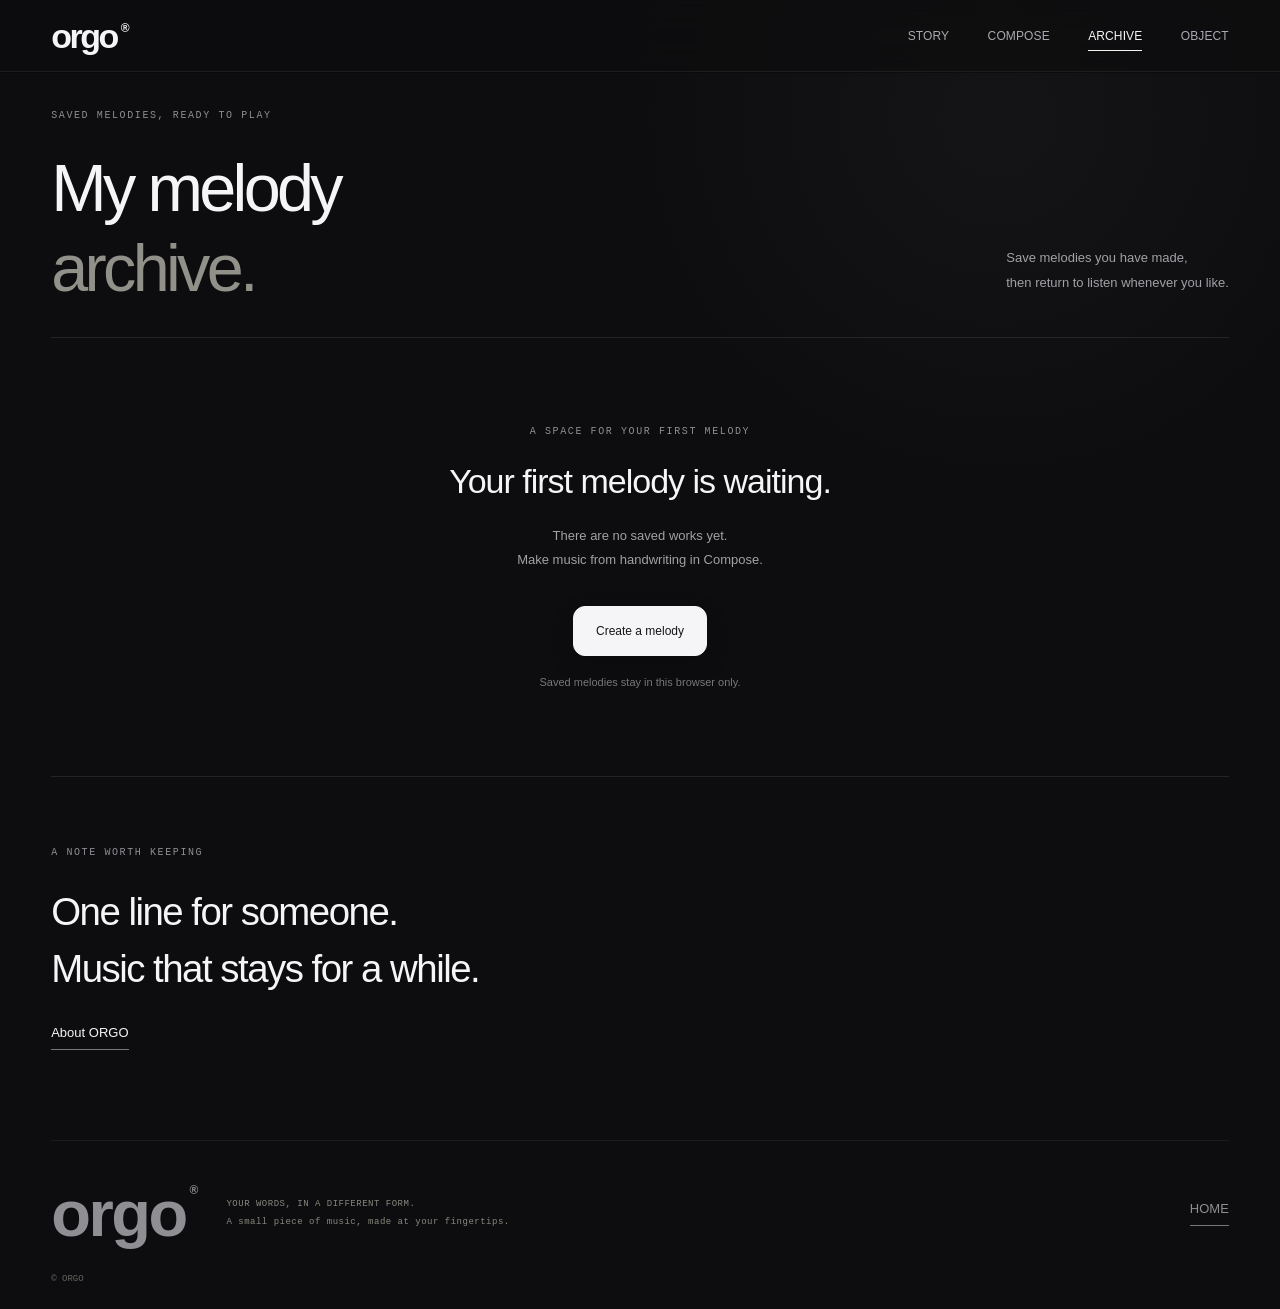
==== commit 7ff4cca3: "Apply complete interactive design and compose audio updates Publish the accumulated interface, inter" ====
--- a/archive.html
+++ b/archive.html
@@ -5,9 +5,9 @@
   <meta name="viewport" content="width=device-width, initial-scale=1">
   <meta name="google" content="notranslate">
   <title>Archive — ORGO</title>
-  <link rel="stylesheet" href="site.css?v=clean-ui-28">
-  <script src="i18n.js?v=ko-copy-23" defer></script>
-  <script src="site.js?v=ko-copy-23" defer></script>
+  <link rel="stylesheet" href="site.css?v=archive-clean-53">
+  <script src="i18n.js?v=no-arrows-42" defer></script>
+  <script src="site.js?v=archive-clean-53" defer></script>
 </head>
 
 <body class="archive-page">
@@ -50,7 +50,7 @@
       </p>
 
       <a class="solid-link" href="compose.html" data-i18n="archiveCreate" data-i18n-html="true">
-        곡 만들기 <span>↗</span>
+        곡 만들기
       </a>
 
       <small data-i18n="archiveLocal">곡은 이 브라우저에만 저장됩니다.</small>
@@ -67,7 +67,7 @@
       </h2>
 
       <a class="text-link" href="index.html#story" data-i18n="archiveAboutLink" data-i18n-html="true">
-        ORGO 소개 <span>↗</span>
+        ORGO 소개
       </a>
     </section>
   </main>
@@ -82,7 +82,7 @@
       <span data-i18n="footerSub">손끝에서 시작되는 작은 음악.</span>
     </p>
 
-    <a class="text-link" href="index.html">HOME ↑</a>
+    <a class="text-link" href="index.html">HOME</a>
 
     <small>© ORGO</small>
   </footer>
--- a/site.css
+++ b/site.css
@@ -1,9 +1,14 @@
 :root {
-  --background: #101010;
-  --text: #f0f0ec;
-  --muted: #969692;
-  --border: #353535;
-  --paper: #eaeae5;
+  --background: #0d0d0f;
+  --surface: #171719;
+  --surface-raised: #202023;
+  --text: #f5f5f7;
+  --muted: #a1a1a6;
+  --border: #ffffff17;
+  --paper: #f5f5f7;
+  --radius-small: 12px;
+  --radius-medium: 18px;
+  --radius-large: 26px;
 }
 
 * {
@@ -21,9 +26,13 @@
 
 body {
   margin: 0;
-  background: var(--background);
+  background:
+    radial-gradient(circle at 78% 9%, #ffffff08 0, transparent 25%),
+    var(--background);
   color: var(--text);
-  font-family: Arial, "Malgun Gothic", sans-serif;
+  font-family: -apple-system, BlinkMacSystemFont, "SF Pro Display", "Pretendard Variable", "Apple SD Gothic Neo", "Segoe UI", sans-serif;
+  -webkit-font-smoothing: antialiased;
+  text-rendering: optimizeLegibility;
 }
 
 a {
@@ -79,24 +88,29 @@
 /* HEADER */
 
 .site-header {
-  position: relative;
-  z-index: 10;
-  min-height: 96px;
-  padding: 18px 4%;
+  position: sticky;
+  top: 0;
+  z-index: 40;
+  min-height: 72px;
+  padding: 12px 4%;
   display: flex;
   align-items: center;
   justify-content: space-between;
   gap: 24px;
-  border-bottom: 1px solid var(--border);
+  border-bottom: 1px solid #ffffff12;
+  background: #0d0d0fc7;
+  box-shadow: 0 1px 0 #00000052;
+  backdrop-filter: blur(24px) saturate(125%);
+  -webkit-backdrop-filter: blur(24px) saturate(125%);
 }
 
 .brand {
   display: inline-flex;
   align-items: baseline;
   gap: 4px;
-  font-size: 44px;
-  font-weight: 700;
-  letter-spacing: -3px;
+  font-size: 34px;
+  font-weight: 650;
+  letter-spacing: -2.5px;
   line-height: 1;
   white-space: nowrap;
 }
@@ -117,8 +131,9 @@
 .site-nav a {
   position: relative;
   padding: 8px 0;
-  font-size: 13px;
-  color: #c2c2bd;
+  font-size: 12px;
+  color: #aaaab0;
+  letter-spacing: .01em;
 }
 
 .site-nav a::after {
@@ -151,19 +166,22 @@
   gap: 35px;
   padding: 17px 22px;
   font-size: 12px;
-  border: 1px solid #62625c;
+  border: 1px solid #ffffff24;
+  border-radius: var(--radius-small);
   background: transparent;
   color: var(--text);
 }
 
 .outline-link:hover {
-  background: #202020;
+  border-color: #ffffff3d;
+  background: #ffffff0b;
 }
 
 .solid-link {
   background: var(--paper);
   border-color: var(--paper);
-  color: #171717;
+  color: #161617;
+  box-shadow: 0 8px 24px #00000026;
 }
 
 .solid-link:hover {
@@ -253,9 +271,81 @@
 }
 
 .hero-actions .solid-link {
+  position: relative;
+  isolation: isolate;
+  overflow: hidden;
   min-height: 46px;
   padding: 13px 19px;
+  border: 1px solid #ffffff28;
+  border-radius: 13px;
+  background:
+    linear-gradient(180deg, #ffffff12 0%, #ffffff07 100%);
+  color: #fafaf7;
   font-size: 12px;
+  text-shadow: 0 1px 8px #0008;
+  box-shadow:
+    inset 0 1px 0 #ffffff2b,
+    inset 0 -1px 0 #ffffff08,
+    0 8px 24px #0000002e;
+  backdrop-filter: blur(20px) saturate(108%);
+  -webkit-backdrop-filter: blur(20px) saturate(108%);
+  transition:
+    border-color 260ms ease,
+    background 260ms ease,
+    box-shadow 260ms ease,
+    transform 260ms cubic-bezier(.2, .7, .2, 1);
+}
+
+.hero-actions .solid-link::before {
+  content: "";
+  position: absolute;
+  z-index: 0;
+  inset: 1px 11% auto;
+  height: 38%;
+  border-radius: 999px;
+  pointer-events: none;
+  background: linear-gradient(180deg, #ffffff1c, transparent);
+  filter: blur(6px);
+  opacity: .55;
+  transition: opacity 260ms ease, transform 360ms cubic-bezier(.2, .7, .2, 1);
+}
+
+.hero-actions .solid-link::after {
+  content: "";
+  position: absolute;
+  z-index: 0;
+  inset: 0;
+  border-radius: inherit;
+  pointer-events: none;
+  box-shadow: inset 0 0 0 1px #ffffff06;
+}
+
+.hero-actions .solid-link span {
+  position: relative;
+  z-index: 1;
+}
+
+.hero-actions .solid-link:hover {
+  border-color: #ffffff3d;
+  background: linear-gradient(180deg, #ffffff17 0%, #ffffff0c 100%);
+  box-shadow:
+    inset 0 1px 0 #ffffff3d,
+    inset 0 -1px 0 #ffffff0b,
+    0 12px 32px #00000038;
+  transform: translateY(-1px);
+}
+
+.hero-actions .solid-link:hover::before {
+  opacity: .72;
+  transform: translateY(1px) scaleX(.92);
+}
+
+.hero-actions .solid-link:active {
+  transform: translateY(0) scale(.985);
+  box-shadow:
+    inset 0 1px 4px #00000059,
+    inset 0 -1px 0 #ffffff24,
+    0 5px 14px #00000038;
 }
 
 .hero-actions .text-link {
@@ -411,16 +501,6 @@
   stroke: #30302b;
 }
 
-.vertical-caption {
-  position: absolute;
-  right: 0;
-  bottom: 0;
-  writing-mode: vertical-rl;
-  font: 9px monospace;
-  letter-spacing: 2px;
-  color: #85857e;
-}
-
 .hero-bottom-line {
   position: absolute;
   bottom: 0;
@@ -439,7 +519,8 @@
 .hero-path-label {
   display: flex;
   align-items: center;
-  padding-right: 22px;
+  min-width: 0;
+  padding: 0 22px;
   color: #a0a29f;
   line-height: 1.6;
 }
@@ -480,15 +561,151 @@
   white-space: nowrap;
 }
 
-/* HERO → SOUND LAB TRANSITION */
+/* COMPOSE FIRST — explain the primary experience before the sound lab */
+
+.compose-primer {
+  position: relative;
+  display: grid;
+  min-height: 76svh;
+  padding: clamp(92px, 11vw, 168px) 5%;
+  overflow: hidden;
+  background:
+    radial-gradient(circle at 20% 48%, #ffffff0b 0, transparent 31%),
+    linear-gradient(135deg, #151517, #0d0d0f 68%);
+}
+
+.compose-primer-inner {
+  display: grid;
+  grid-template-columns: minmax(0, 1.08fr) minmax(360px, .82fr);
+  align-items: center;
+  gap: clamp(54px, 8vw, 140px);
+  width: min(100%, 1480px);
+  margin: auto;
+}
+
+.compose-primer-copy h2 {
+  max-width: 760px;
+  margin: 0 0 28px;
+  font-size: clamp(52px, 6.6vw, 102px);
+  font-weight: 500;
+  line-height: .94;
+  letter-spacing: -.072em;
+}
+
+.compose-primer-copy h2 span { color: #a1a1a6; }
+
+.compose-primer-copy > p {
+  max-width: 610px;
+  margin: 0;
+  color: #a1a1a6;
+  font-size: 13px;
+  line-height: 1.75;
+}
+
+.compose-primer-action {
+  display: inline-flex;
+  align-items: center;
+  justify-content: center;
+  min-height: 52px;
+  margin-top: 34px;
+  padding: 14px 23px;
+  border-radius: 14px;
+  background: #f5f5f7;
+  color: #171719;
+  font-size: 13px;
+  font-weight: 600;
+  letter-spacing: -.015em;
+  box-shadow: 0 14px 36px #00000038, inset 0 1px 0 #fff;
+  transition: background 180ms ease, transform 180ms ease, box-shadow 180ms ease;
+}
+
+.compose-primer-action:hover,
+.compose-primer-action:focus-visible {
+  background: #fff;
+  transform: translateY(-2px);
+  box-shadow: 0 18px 44px #00000052, inset 0 1px 0 #fff;
+}
+
+.compose-primer-steps {
+  display: grid;
+  gap: 12px;
+  margin: 0;
+  padding: 0;
+  list-style: none;
+}
+
+.compose-primer-steps li {
+  display: grid;
+  grid-template-columns: 42px 1fr;
+  gap: 18px;
+  align-items: start;
+  padding: 23px 24px;
+  border-radius: 18px;
+  background: #ffffff06;
+  box-shadow: inset 0 1px 0 #ffffff08;
+}
+
+.compose-primer-steps b {
+  padding-top: 4px;
+  color: #8e8e93;
+  font: 10px/1 monospace;
+  letter-spacing: .12em;
+}
+
+.compose-primer-steps strong {
+  display: block;
+  color: #f5f5f7;
+  font-size: 17px;
+  font-weight: 500;
+  letter-spacing: -.025em;
+}
+
+.compose-primer-steps p {
+  margin: 8px 0 0;
+  color: #8e8e93;
+  font-size: 11px;
+  line-height: 1.55;
+}
+
+@media (max-width: 900px) {
+  .compose-primer {
+    min-height: auto;
+    padding: 96px 6%;
+  }
+
+  .compose-primer-inner {
+    grid-template-columns: 1fr;
+    gap: 58px;
+  }
+
+  .compose-primer-copy h2 {
+    font-size: clamp(48px, 11vw, 78px);
+  }
+}
+
+@media (max-width: 650px) {
+  .compose-primer { padding: 78px 7%; }
+  .compose-primer-copy h2 { margin: 0 0 22px; }
+  .compose-primer-copy > p { font-size: 12px; }
+  .compose-primer-action { width: 100%; margin-top: 28px; }
+  .compose-primer-inner { gap: 42px; }
+  .compose-primer-steps li { grid-template-columns: 34px 1fr; padding: 20px; }
+}
+
+/* HERO TO SOUND LAB TRANSITION */
 
 .signal-bridge {
   --bridge-progress: 0;
   --bridge-wave: 0;
   --bridge-recorder: 0;
+  --bridge-recorder-x: 12%;
   --bridge-exit: 0;
+  --recorder-back: 1;
+  --recorder-side: 0;
+  --recorder-angle: 0;
+  --recorder-front: 0;
   position: relative;
-  min-height: 175svh;
+  min-height: 185svh;
   overflow: clip;
   border-top: 1px solid var(--border);
   background:
@@ -535,7 +752,7 @@
   left: 7%;
   width: min(31vw, 430px);
   color: #a8aaab;
-  opacity: clamp(0, calc(1 - var(--bridge-progress) * 2.45), 1);
+  opacity: clamp(0, calc(1 - var(--bridge-progress) * 4), 1);
   transform: translate3d(calc(var(--bridge-progress) * -3vw), calc(var(--bridge-progress) * -28px), 0);
   will-change: opacity, transform;
   pointer-events: none;
@@ -574,60 +791,19 @@
   letter-spacing: 1.55px;
 }
 
-.signal-bridge-index {
-  position: absolute;
-  top: clamp(32px, 5vw, 72px);
-  left: 4%;
-  right: 4%;
-  display: flex;
-  justify-content: space-between;
-  color: #7f8177;
-  font: 8px/1 monospace;
-  letter-spacing: 2px;
-  opacity: calc(1 - var(--bridge-exit));
-}
-
-.signal-bridge-machine {
-  position: absolute;
-  left: 0;
-  top: 50%;
-  width: clamp(280px, 36vw, 610px);
-  aspect-ratio: 1;
-  transform:
-    translate3d(calc(51vw - var(--bridge-progress) * 44vw), calc(-50% - var(--bridge-exit) * 18vh), 0)
-    scale(calc(.98 - var(--bridge-progress) * .22))
-    rotate(calc(-8deg + var(--bridge-progress) * 8deg));
-  opacity: calc(1 - var(--bridge-exit));
-  filter: drop-shadow(0 34px 40px #000a);
-  will-change: transform, opacity;
-}
-
-.signal-bridge-machine img {
-  position: relative;
-  z-index: 1;
-  display: block;
-  width: 100%;
-  height: 100%;
-  object-fit: contain;
-}
-
 .signal-bridge-recorder {
   position: absolute;
   z-index: 4;
-  right: 4%;
-  bottom: 7%;
-  width: clamp(185px, 18vw, 310px);
-  padding: 0;
-  border: 0;
-  background: transparent;
+  top: 47%;
+  left: var(--bridge-recorder-x);
+  width: clamp(240px, 25vw, 410px);
   color: inherit;
-  cursor: pointer;
-  opacity: calc(var(--bridge-recorder) * 1.25 - var(--bridge-exit));
+  opacity: calc(1 - var(--bridge-exit));
   transform:
-    translate3d(calc((1 - var(--bridge-recorder)) * 150px), calc(28px - var(--bridge-recorder) * 28px - var(--bridge-exit) * 70px), 0)
-    scale(calc(.78 + var(--bridge-recorder) * .22))
-    rotate(calc(8deg - var(--bridge-recorder) * 6deg));
-  filter: drop-shadow(0 28px 30px #000b);
+    translate3d(-50%, calc(-50% + (1 - var(--bridge-progress)) * 38px - var(--bridge-exit) * 52px), 0)
+    scale(calc(.76 + var(--bridge-recorder) * .18))
+    rotate(calc(-9deg + var(--bridge-recorder) * 10deg));
+  filter: drop-shadow(0 34px 38px #000b);
   will-change: opacity, transform;
 }
 
@@ -636,102 +812,142 @@
   display: block;
   width: 100%;
   aspect-ratio: 2 / 3;
-  transition: transform 220ms cubic-bezier(.2, .8, .2, 1), filter 300ms ease;
-}
-
-.signal-bridge-recorder img {
+  perspective: 1200px;
+  transform-style: preserve-3d;
+  transition: transform 400ms cubic-bezier(.2, .8, .2, 1), filter 300ms ease;
+}
+
+.signal-recorder-view {
   position: absolute;
   inset: 0;
   display: block;
   width: 100%;
   height: 100%;
   object-fit: contain;
-  transition: opacity 380ms ease, transform 520ms cubic-bezier(.2, .8, .2, 1), filter 380ms ease;
+  will-change: opacity, transform, filter;
+}
+
+.signal-recorder-back {
+  opacity: var(--recorder-back);
+  transform: translateX(-2%) scale(.96) rotateY(-8deg);
 }
 
 .signal-recorder-side {
-  opacity: calc(1 - var(--bridge-recorder));
-  transform: rotateY(calc(var(--bridge-recorder) * -16deg)) scale(.96);
-}
-
-.signal-recorder-idle {
-  opacity: var(--bridge-recorder);
-  transform: scale(calc(.94 + var(--bridge-recorder) * .06));
-}
-
-.signal-recorder-active {
-  opacity: 0;
-  transform: translateY(7px) scale(.965);
-}
-
-.signal-bridge-recorder.is-recording .signal-recorder-idle {
-  opacity: 0;
-  transform: translateY(-3px) scale(1.025);
-}
-
-.signal-bridge-recorder.is-recording .signal-recorder-active {
-  opacity: 1;
-  transform: translateY(0) scale(1);
-  filter: brightness(1.06) drop-shadow(0 0 18px #c7cbcd35);
-}
-
-.signal-bridge-recorder:active .signal-bridge-recorder-visual {
-  transform: translateY(4px) scale(.965);
-}
-
-.signal-bridge-recorder:focus-visible {
-  outline: 1px solid #d8d8cf;
-  outline-offset: 9px;
-}
-
-.signal-bridge-recorder-label {
-  position: absolute;
-  top: 42%;
-  left: -47%;
-  color: #8f9187;
-  font: 7px/1 monospace;
-  letter-spacing: 1.5px;
-  white-space: nowrap;
-  transform: rotate(-90deg);
+  opacity: var(--recorder-side);
+  transform: translateX(-1%) scale(.94) rotateY(-15deg);
+}
+
+.signal-recorder-angle {
+  opacity: var(--recorder-angle);
+  transform: translateX(1%) scale(.975) rotateY(-7deg);
+}
+
+.signal-recorder-front {
+  opacity: var(--recorder-front);
+  transform: scale(1);
+  filter: brightness(calc(.84 + var(--recorder-front) * .16));
+}
+
+.signal-bridge-recorder.is-recording .signal-recorder-front,
+.signal-bridge-recorder.is-playing .signal-recorder-front {
+  filter: brightness(1.08) drop-shadow(0 0 22px #d9e0e238);
+}
+
+.signal-bridge-recorder.is-playing .signal-bridge-recorder-visual {
+  animation: recorder-listen 1.1s ease-in-out infinite;
 }
 
 .signal-bridge-recorder-status {
   position: absolute;
+  width: 1px;
+  height: 1px;
+  padding: 0;
+  margin: -1px;
+  overflow: hidden;
+  clip: rect(0 0 0 0);
+  clip-path: inset(50%);
+  white-space: nowrap;
+}
+
+.signal-recorder-controls {
+  position: absolute;
+  inset: 0;
+  z-index: 6;
+  display: block;
+  opacity: 0;
+  pointer-events: none;
+  transition: opacity 260ms ease;
+}
+
+.signal-bridge-recorder.is-front-view .signal-recorder-controls {
+  opacity: 1;
+  pointer-events: auto;
+}
+
+.recorder-control {
+  position: absolute;
+  padding: 0;
+  border: 0;
+  background: transparent;
+  color: transparent;
+  cursor: pointer;
+  overflow: visible;
+  transition: filter 150ms ease, transform 100ms ease;
+}
+
+.recorder-control img {
+  position: absolute;
+  top: 50%;
   left: 50%;
-  bottom: -28px;
-  width: max-content;
-  max-width: 180px;
-  color: #a4a69a;
-  font: 7px/1.35 monospace;
-  letter-spacing: 1.3px;
-  text-align: center;
-  transform: translateX(-50%);
-  transition: color 240ms ease, letter-spacing 240ms ease;
-}
-
-.signal-recorder-led {
-  position: absolute;
-  left: 29.5%;
-  top: 60.5%;
-  width: 5px;
-  height: 5px;
-  border-radius: 50%;
-  background: #5d211c;
-  opacity: 0;
-  box-shadow: 0 0 0 0 #ec4e3c00;
-  transition: opacity 240ms ease, box-shadow 240ms ease;
-}
-
-.signal-bridge-recorder.is-recording .signal-recorder-led {
-  opacity: 1;
-  background: #ef4a38;
-  box-shadow: 0 0 0 6px #ef4a3816, 0 0 18px #ef4a38aa;
-  animation: recorder-led 1s steps(2, end) infinite;
-}
-
-.signal-bridge-recorder.is-recording .signal-bridge-recorder-status {
-  color: #d8d8cf;
-  letter-spacing: 1.6px;
+  display: block;
+  max-width: none;
+  pointer-events: none;
+  transform: translate(-50%, -50%);
+  user-select: none;
+}
+
+.recorder-control:disabled {
+  cursor: default;
+}
+
+.recorder-control:not(:disabled):hover,
+.recorder-control:not(:disabled):focus-visible {
+  outline: 0;
+  filter: brightness(1.08) drop-shadow(0 0 8px #ffffff30);
+}
+
+.recorder-control:not(:disabled):active {
+  transform: translateY(1px) scale(.94);
+}
+
+.recorder-control-play {
+  top: 61.6%;
+  left: 39.5%;
+  width: 21%;
+  aspect-ratio: 1;
+}
+
+.recorder-control-play img { width: 141%; }
+
+.recorder-control-stop,
+.recorder-control-record {
+  top: 52.2%;
+  width: 13%;
+  aspect-ratio: 1;
+}
+
+.recorder-control-stop { left: 29.3%; }
+.recorder-control-record { left: 59.9%; }
+
+.recorder-control-stop img,
+.recorder-control-record img { width: 144%; }
+
+.signal-bridge-recorder.is-playing .recorder-control-play img {
+  filter: brightness(1.12) drop-shadow(0 0 10px #ffffff45);
+}
+
+.signal-bridge-recorder.is-recording .recorder-control-record img {
+  filter: brightness(1.08) drop-shadow(0 0 12px #ff37375c);
 }
 
 .signal-bridge-stage.is-capturing .signal-bridge-thread {
@@ -743,25 +959,21 @@
   opacity: .34;
 }
 
-.signal-bridge-stage.is-capturing .signal-bridge-pulse {
-  animation-duration: .62s;
-  background: #eee4be;
-}
-
 .signal-bridge-copy {
   position: absolute;
   z-index: 2;
-  top: 30%;
-  right: 24%;
-  width: min(39vw, 600px);
-  opacity: calc(var(--bridge-progress) * 1.65 - .55 - var(--bridge-exit));
+  top: 27%;
+  left: 6%;
+  right: auto;
+  width: min(34vw, 510px);
+  opacity: calc(var(--bridge-progress) * 2.35 - .92 - var(--bridge-exit) * 1.15);
   transform: translate3d(0, calc(42px - var(--bridge-progress) * 42px - var(--bridge-exit) * 60px), 0);
   will-change: opacity, transform;
 }
 
 .signal-bridge-copy h2 {
-  margin: 27px 0 28px;
-  font-size: clamp(42px, 5.2vw, 84px);
+  margin: 0 0 22px;
+  font-size: clamp(38px, 4.7vw, 76px);
   font-weight: 400;
   line-height: 1.05;
   letter-spacing: -.065em;
@@ -769,7 +981,7 @@
 
 .signal-bridge-copy h2 span { color: #a5a8aa; }
 
-.signal-bridge-copy > p:last-child {
+.signal-bridge-copy > p {
   width: min(100%, 480px);
   margin: 0;
   color: #a9aaab;
@@ -854,40 +1066,9 @@
   filter: blur(8px);
 }
 
-.signal-bridge-pulse {
-  position: absolute;
-  left: calc(26% + var(--bridge-wave) * 68%);
-  top: 50%;
-  width: 9px;
-  height: 9px;
-  border: 1px solid #e1e3e3;
-  border-radius: 50%;
-  background: #bfc3c4;
-  box-shadow: 0 0 0 8px #d4d7d719, 0 0 28px #d9dddd66;
-  opacity: var(--bridge-wave);
-  transform: translate(-50%, -50%) scale(calc(.72 + var(--bridge-wave) * .28));
-  animation: signal-pulse 1.8s ease-in-out infinite;
-}
-
-.signal-bridge-hint {
-  position: absolute;
-  left: 4%;
-  bottom: 4.5%;
-  margin: 0;
-  color: #858889;
-  font: 8px/1 monospace;
-  letter-spacing: 1.7px;
-  opacity: calc(.9 - var(--bridge-progress) - var(--bridge-exit));
-}
-
 .signal-bridge + .sound-lab {
   margin-top: -1px;
   border-top: 0;
-}
-
-@keyframes signal-pulse {
-  0%, 100% { box-shadow: 0 0 0 5px #d4d7d712, 0 0 20px #d7dbdc3d; }
-  50% { box-shadow: 0 0 0 14px #d4d7d708, 0 0 34px #e0e3e359; }
 }
 
 @keyframes bridge-spectrum-breathe {
@@ -896,9 +1077,9 @@
   68% { transform: scaleY(.94); }
 }
 
-@keyframes recorder-led {
-  0%, 48% { opacity: 1; }
-  49%, 100% { opacity: .35; }
+@keyframes recorder-listen {
+  0%, 100% { transform: translateY(0) scale(1); }
+  50% { transform: translateY(-3px) scale(1.008); }
 }
 
 /* SOUND LAB */
@@ -937,8 +1118,6 @@
   align-items: end;
   margin-bottom: clamp(42px, 5vw, 76px);
 }
-
-.sound-lab-intro .eyebrow { grid-column: 1 / -1; }
 
 .sound-lab-intro h2 {
   margin: 0;
@@ -1559,19 +1738,48 @@
   background: #141617;
 }
 
-.lab-play {
-  width: 100%;
-  padding: 13px 16px;
-  border: 1px solid #6f7375;
-  border-radius: 999px;
-  background: transparent;
-  color: #eceeed;
-  font: 10px/1 monospace;
-  letter-spacing: 1px;
-}
-
-.lab-play.is-playing { background: #d8dada; color: #151617; }
-
+.lab-transport-buttons {
+  display: grid;
+  grid-template-columns: repeat(2, 1fr);
+  gap: 9px;
+}
+
+.lab-transport-button {
+  display: grid;
+  min-width: 0;
+  min-height: 48px;
+  place-items: center;
+  padding: 0;
+  border: 1px solid #ffffff20;
+  border-radius: 13px;
+  background: #ffffff06;
+  color: #9d9fa1;
+  box-shadow: inset 0 1px 0 #ffffff0d;
+  transition: border-color 180ms ease, background 180ms ease, color 180ms ease, transform 140ms ease;
+}
+
+.lab-transport-button svg {
+  width: 20px;
+  height: 20px;
+  overflow: visible;
+  fill: currentColor;
+}
+
+.lab-transport-button:hover,
+.lab-transport-button:focus-visible {
+  border-color: #ffffff4a;
+  background: #ffffff0b;
+  color: #f0f0f2;
+}
+
+.lab-transport-button:active { transform: scale(.95); }
+
+.lab-transport-button.is-playing {
+  border-color: #e7e7e9;
+  background: #e7e7e9;
+  color: #151517;
+}
+
 .lab-transport label { display: grid; grid-template-columns: 30px 1fr 32px; align-items: center; gap: 10px; color: #858889; font: 8px/1 monospace; }
 .lab-transport input { width: 100%; accent-color: #bfc3c4; }
 .lab-transport output { color: #b6b9ba; text-align: right; }
@@ -1788,7 +1996,7 @@
 .archive-score-preview-legacy { color: #6d6c65; font: 7px monospace; letter-spacing: 1px; }
 .archive-track-main { grid-column: 1; grid-row: 1; padding: 26px 22px 26px 120px; }
 .archive-track-meta { margin-bottom: 10px; color: #8e8d85; font: 9px/1 monospace; letter-spacing: .12em; }
-.archive-title-input { width: 100%; max-width: 390px; margin: 0; padding: 0 0 7px; border: 0; border-bottom: 1px solid transparent; background: transparent; color: inherit; font: 400 clamp(18px, 2vw, 30px)/1.05 Georgia, serif; letter-spacing: -.04em; }
+.archive-title-input { width: 100%; max-width: 390px; margin: 0; padding: 0 0 7px; border: 0; border-bottom: 1px solid transparent; background: transparent; color: inherit; font-family: inherit; font-size: clamp(18px, 2vw, 30px); font-weight: 500; line-height: 1.08; letter-spacing: -.025em; }
 .archive-title-input:focus { border-bottom-color: #d7d4c8; outline: 0; }
 .archive-track-main > p { margin: 7px 0 0; color: #95958c; font: 9px monospace; letter-spacing: .1em; }
 .archive-track-date { grid-column: 3; padding-right: 26px; color: inherit; text-align: right; font: 11px/1 monospace; letter-spacing: .08em; white-space: nowrap; }
@@ -1802,7 +2010,7 @@
 @keyframes archive-score-hole-in { to { transform: translate(-50%, -50%) scale(1); } }
 @keyframes archive-crank-settle { 0% { opacity: .5; } 100% { opacity: 1; } }
 
-/* Compact archive library: a single real score passes through the mechanism. */
+/* Compact archive library: the saved score is the primary visual. */
 .archive-list { overflow: hidden; border-top: 1px solid var(--border); background: #111; }
 .archive-library { color: #d8d8d2; background: #111; }
 .archive-library-bar { min-height: 54px; display: grid; grid-template-columns: 1fr auto 1fr; align-items: center; gap: 18px; padding: 0 clamp(18px, 3vw, 42px); border-bottom: 1px solid #ffffff1a; color: #8b8b85; font: 9px/1 monospace; letter-spacing: .18em; }
@@ -1810,15 +2018,16 @@
 .archive-library-bar a { justify-self: end; color: #cacac4; text-decoration: none; transition: color .25s ease; }
 .archive-library-bar a:hover { color: #fff; }
 
-.archive-feed-stage { position: relative; min-height: clamp(500px, 61vw, 690px); overflow: hidden; isolation: isolate; border-bottom: 1px solid #ffffff1a; background: radial-gradient(ellipse at 50% 54%, #292a2a 0%, #1a1b1b 38%, #111 74%); }
+.archive-feed-stage { position: relative; min-height: clamp(430px, 50vw, 580px); overflow: hidden; isolation: isolate; border-bottom: 1px solid #ffffff1a; background: radial-gradient(ellipse at 50% 54%, #292a2a 0%, #1a1b1b 38%, #111 74%); }
 .archive-feed-stage::before { content: ""; position: absolute; inset: 0; z-index: -1; background: linear-gradient(90deg, #111 0%, transparent 18%, transparent 82%, #111 100%), linear-gradient(180deg, #111b 0%, transparent 24%, transparent 76%, #111c 100%); pointer-events: none; }
+.archive-feed-stage::after { content: ""; position: absolute; z-index: 3; left: 50%; top: 39%; width: 1px; height: 34%; background: linear-gradient(180deg, transparent, #ffffff70 24%, #ffffff70 76%, transparent); box-shadow: 0 0 18px #ffffff1c; opacity: .62; pointer-events: none; }
 .archive-feed-index { position: absolute; z-index: 8; top: 26px; right: clamp(18px, 3vw, 42px); color: #8c8c86; font: 9px/1 monospace; letter-spacing: .18em; }
 .archive-feed-meta { position: absolute; z-index: 8; top: clamp(52px, 7vw, 82px); left: clamp(18px, 4vw, 58px); width: min(29vw, 350px); }
 .archive-feed-meta > span { display: block; margin-bottom: 16px; color: #85857e; font: 8px/1 monospace; letter-spacing: .2em; }
 .archive-feed-meta h2 { margin: 0; color: #e4e4df; font: 400 clamp(28px, 3.3vw, 52px)/.98 Georgia, serif; letter-spacing: -.055em; overflow-wrap: anywhere; }
 .archive-feed-meta p { max-width: 310px; margin: 18px 0 0; color: #8e8e88; font: 8px/1.7 monospace; letter-spacing: .1em; }
 
-.archive-feed-ribbon { --feed-speed: 5.2s; position: absolute; z-index: 1; top: 52%; left: -6%; width: 112%; height: clamp(112px, 12vw, 156px); overflow: hidden; background-color: #e6e3d9; background-image: repeating-linear-gradient(0deg, transparent 0 22px, #938d7b35 23px 24px), repeating-linear-gradient(90deg, transparent 0 42px, #938d7b22 43px 44px); box-shadow: 0 18px 50px #000a, 0 0 0 1px #fff9 inset; transform: translateY(-50%) rotate(-1.25deg); transform-origin: center; -webkit-mask-image: linear-gradient(90deg, transparent, #000 4%, #000 96%, transparent); mask-image: linear-gradient(90deg, transparent, #000 4%, #000 96%, transparent); }
+.archive-feed-ribbon { --feed-speed: 8.8s; position: absolute; z-index: 1; top: 54%; left: -6%; width: 112%; height: clamp(132px, 14vw, 180px); overflow: hidden; background-color: #e6e3d9; background-image: repeating-linear-gradient(0deg, transparent 0 22px, #938d7b35 23px 24px), repeating-linear-gradient(90deg, transparent 0 42px, #938d7b22 43px 44px); background-position: 0 0, 0 0; box-shadow: 0 22px 64px #000a, 0 0 0 1px #fff9 inset; transform: translateY(-50%) rotate(-.7deg); transform-origin: center; -webkit-mask-image: linear-gradient(90deg, transparent, #000 4%, #000 96%, transparent); mask-image: linear-gradient(90deg, transparent, #000 4%, #000 96%, transparent); }
 .archive-feed-ribbon::before, .archive-feed-ribbon::after { content: ""; position: absolute; z-index: 4; inset: 0 0 auto; height: 9px; background: repeating-linear-gradient(90deg, transparent 0 9px, #111 10px 17px); opacity: .88; }
 .archive-feed-ribbon::after { inset: auto 0 0; }
 .archive-feed-notes { position: absolute; inset: 9px 0; }
@@ -1828,17 +2037,11 @@
 .archive-feed-hole--star { clip-path: polygon(50% 0%, 61% 35%, 98% 35%, 68% 56%, 79% 92%, 50% 70%, 21% 92%, 32% 56%, 2% 35%, 39% 35%); }
 .archive-feed-hole--heart { clip-path: polygon(50% 91%, 10% 53%, 4% 30%, 14% 10%, 35% 5%, 50% 22%, 65% 5%, 86% 10%, 96% 30%, 90% 53%); }
 
-.archive-feed-mechanism { position: absolute; z-index: 5; top: 55%; left: 50%; width: clamp(360px, 34vw, 480px); height: 1px; perspective: 1100px; filter: drop-shadow(0 20px 22px #000a); transform: translate(-50%, -50%); }
-.archive-feed-mechanism::before { content: ""; position: absolute; z-index: -1; left: 51%; top: 0; width: 60%; aspect-ratio: 1.55; border-radius: 50%; background: radial-gradient(ellipse, #e9e9df13 0%, transparent 70%); filter: blur(24px); transform: translate(-50%, -50%); }
-.archive-feed-box, .archive-feed-crank { position: absolute; left: 50%; top: 0; width: 100%; max-width: none; height: auto; transform: translate(-50%, -39%); pointer-events: none; user-select: none; }
-.archive-feed-box { z-index: 1; filter: saturate(.78) contrast(1.02) brightness(.96); }
-.archive-feed-crank { z-index: 2; transform-origin: 31.5% 48.5%; transform-style: preserve-3d; filter: saturate(.88) brightness(.96); will-change: transform, filter; }
 .archive-feed-stage.is-switching .archive-feed-ribbon { animation: archive-ribbon-select .55s cubic-bezier(.2,.8,.2,1) both; }
-.archive-feed-stage.is-switching .archive-feed-mechanism { animation: archive-mechanism-select .55s cubic-bezier(.2,.8,.2,1) both; }
 .archive-feed-stage.is-playing .archive-note-stream { animation: archive-feed-notes var(--feed-speed) linear infinite; }
-.archive-feed-stage.is-playing .archive-feed-ribbon { animation: archive-paper-breathe .7s ease-in-out infinite alternate; }
-.archive-feed-stage.is-playing .archive-feed-crank { animation: archive-crank-side-turn 1.55s linear infinite; }
-.archive-feed-stage.is-playing .archive-feed-mechanism::before { background: #f2f2e51c; }
+.archive-feed-stage.is-playing .archive-feed-ribbon { animation: archive-paper-breathe .9s ease-in-out infinite alternate, archive-ribbon-grid var(--feed-speed) linear infinite; }
+.archive-feed-stage.is-playing .archive-feed-ribbon::before,
+.archive-feed-stage.is-playing .archive-feed-ribbon::after { animation: archive-perforation-feed var(--feed-speed) linear infinite; }
 
 .archive-feed-actions { position: absolute; z-index: 9; right: clamp(18px, 4vw, 58px); bottom: clamp(28px, 5vw, 58px); display: flex; flex-wrap: wrap; justify-content: flex-end; gap: 8px; max-width: min(42vw, 480px); }
 .archive-feed-toggle, .archive-feed-open, .archive-feed-object { display: inline-flex; min-height: 36px; align-items: center; justify-content: center; padding: 9px 14px; border: 1px solid #6d6d67; border-radius: 999px; background: #111e; color: #d6d6d0; font: 9px/1 sans-serif; letter-spacing: .08em; text-decoration: none; cursor: pointer; transition: color .25s ease, border-color .25s ease, background .25s ease; }
@@ -1847,7 +2050,7 @@
 .archive-feed-open:hover, .archive-feed-object:hover { border-color: #efefe9; color: #fff; }
 
 .archive-track-list { position: relative; z-index: 2; margin: 0; padding: 0; background: #111; }
-.archive-track { position: relative; display: grid; grid-template-columns: 104px minmax(230px, 1fr) minmax(130px, .45fr) 90px; align-items: center; min-height: 118px; border-bottom: 1px solid #41413e; color: #8d8d87; cursor: pointer; transition: color .3s ease, background .3s ease, border-color .3s ease; }
+.archive-track { position: relative; display: grid; grid-template-columns: 104px minmax(230px, 1fr) minmax(130px, .45fr) 90px; align-items: center; min-height: 118px; border-bottom: 1px solid #41413e; color: #8d8d87; cursor: default; transition: color .3s ease, background .3s ease, border-color .3s ease; }
 .archive-track:first-child { border-top: 0; }
 .archive-track::before { content: ""; position: absolute; left: 0; top: 50%; width: 2px; height: 0; background: #deded7; transform: translateY(-50%); transition: height .3s ease; }
 .archive-track:hover, .archive-track.is-active { color: #e2e2dc; border-color: #777772; background: linear-gradient(90deg, #262724 0%, #181917 42%, transparent 82%); }
@@ -1863,16 +2066,10 @@
 .archive-track:hover > .archive-delete, .archive-track:focus-within > .archive-delete, .archive-track.is-active > .archive-delete { opacity: 1; }
 
 @keyframes archive-feed-notes { to { transform: translateX(-100%); } }
-@keyframes archive-crank-side-turn {
-  0% { transform: translate(-50%, -39%) rotateX(0deg); filter: saturate(.88) brightness(.98) drop-shadow(0 2px 2px #0005); }
-  25% { transform: translate(-50%, -39%) rotateX(90deg); filter: saturate(.8) brightness(.72) drop-shadow(0 7px 6px #0008); }
-  50% { transform: translate(-50%, -39%) rotateX(180deg); filter: saturate(.72) brightness(.58) drop-shadow(0 10px 8px #0009); }
-  75% { transform: translate(-50%, -39%) rotateX(270deg); filter: saturate(.82) brightness(.78) drop-shadow(0 6px 5px #0007); }
-  100% { transform: translate(-50%, -39%) rotateX(360deg); filter: saturate(.88) brightness(.98) drop-shadow(0 2px 2px #0005); }
-}
+@keyframes archive-ribbon-grid { to { background-position: 0 0, -100vw 0; } }
+@keyframes archive-perforation-feed { to { background-position: -100vw 0; } }
 @keyframes archive-paper-breathe { from { filter: brightness(.94); } to { filter: brightness(1.04); } }
 @keyframes archive-ribbon-select { 0% { opacity: .35; transform: translateY(-50%) rotate(-1.25deg) scaleX(.96); } 100% { opacity: 1; transform: translateY(-50%) rotate(-1.25deg) scaleX(1); } }
-@keyframes archive-mechanism-select { 0% { opacity: .45; transform: translate(-50%, -48%) scale(.97); } 100% { opacity: 1; transform: translate(-50%, -50%) scale(1); } }
 
 .archive-about {
   padding: 70px 0 0;
@@ -2460,20 +2657,12 @@
   }
 
   .signal-bridge {
-    min-height: 145svh;
+    min-height: 165svh;
   }
 
   .signal-bridge-stage {
     min-height: 580px;
   }
-
-  .signal-bridge-index {
-    top: 26px;
-    font-size: 7px;
-    letter-spacing: 1.1px;
-  }
-
-  .signal-bridge-index span:nth-child(2) { display: none; }
 
   .signal-bridge-entry {
     top: 17%;
@@ -2490,26 +2679,14 @@
     margin-top: 18px;
   }
 
-  .signal-bridge-machine {
+  .signal-bridge-recorder {
     top: 35%;
-    width: min(63vw, 320px);
-    transform:
-      translate3d(calc(52vw - var(--bridge-progress) * 46vw), calc(-50% - var(--bridge-exit) * 13vh), 0)
-      scale(calc(.92 - var(--bridge-progress) * .17))
-      rotate(calc(-8deg + var(--bridge-progress) * 8deg));
-  }
-
-  .signal-bridge-recorder {
-    right: 3%;
-    bottom: 6%;
-    width: min(31vw, 150px);
-  }
-
-  .signal-bridge-recorder-label { display: none; }
-  .signal-bridge-recorder-status { bottom: -22px; max-width: 110px; font-size: 6px; }
+    left: var(--bridge-recorder-x);
+    width: min(44vw, 200px);
+  }
 
   .signal-bridge-copy {
-    top: 51%;
+    top: 59%;
     left: 8%;
     right: 8%;
     width: auto;
@@ -2520,7 +2697,7 @@
     font-size: clamp(35px, 10vw, 48px);
   }
 
-  .signal-bridge-copy > p:last-child {
+  .signal-bridge-copy > p {
     max-width: 330px;
     font-size: 10px;
   }
@@ -2532,8 +2709,6 @@
     height: 112px;
   }
 
-  .signal-bridge-hint { display: none; }
-
   .sound-lab {
     min-height: auto;
     padding: 76px 5%;
@@ -2545,7 +2720,6 @@
     margin-bottom: 38px;
   }
 
-  .sound-lab-intro .eyebrow { grid-column: auto; }
   .sound-lab-intro h2 { font-size: clamp(36px, 11vw, 55px); }
   .sound-lab-intro > p:last-child { font-size: 11px; }
 
@@ -2609,11 +2783,6 @@
   .lab-steps button span { left: 50%; bottom: 8px; transform: translateX(-50%); }
   .lab-status { display: none; }
 
-  .vertical-caption {
-    font-size: 7px;
-    right: 2px;
-  }
-
   .hero-bottom-line {
     grid-template-columns: repeat(3, 1fr);
     min-height: 145px;
@@ -2623,7 +2792,7 @@
   .hero-path-label {
     grid-column: 1 / -1;
     min-height: 38px;
-    padding: 0 4px;
+    padding: 0 12px;
     border-bottom: 1px solid var(--border);
   }
 
@@ -2694,14 +2863,13 @@
   .archive-page .page-intro { padding: 30px 0 18px; }
   .archive-library-bar { grid-template-columns: 1fr auto; min-height: 48px; padding-inline: 14px; font-size: 7px; }
   .archive-library-bar span:nth-child(2) { display: none; }
-  .archive-feed-stage { min-height: 570px; }
+  .archive-feed-stage { min-height: 500px; }
   .archive-feed-index { top: 18px; right: 14px; font-size: 8px; }
   .archive-feed-meta { top: 38px; left: 16px; width: calc(100% - 32px); }
   .archive-feed-meta > span { margin-bottom: 11px; }
   .archive-feed-meta h2 { max-width: 76%; font-size: clamp(29px, 10vw, 43px); }
   .archive-feed-meta p { margin-top: 12px; font-size: 7px; }
-  .archive-feed-ribbon { top: 52%; left: -22%; width: 144%; height: 104px; transform: translateY(-50%) rotate(-2.3deg); }
-  .archive-feed-mechanism { top: 54%; width: 430px; }
+  .archive-feed-ribbon { top: 54%; left: -22%; width: 144%; height: 116px; transform: translateY(-50%) rotate(-1.4deg); }
   .archive-feed-actions { left: 14px; right: 14px; bottom: 22px; justify-content: center; max-width: none; }
   .archive-feed-toggle, .archive-feed-open, .archive-feed-object { min-height: 34px; padding: 8px 11px; font-size: 8px; }
   .archive-track { grid-template-columns: 72px minmax(0, 1fr) 68px; min-height: 116px; }
@@ -2828,11 +2996,12 @@
     --bridge-progress: 1;
     --bridge-wave: 1;
     --bridge-recorder: 1;
+    --bridge-recorder-x: 72%;
     --bridge-exit: 0;
-  }
-
-  .signal-bridge-machine {
-    transform: translate3d(8vw, -50%, 0) scale(.74);
+    --recorder-back: 0;
+    --recorder-side: 0;
+    --recorder-angle: 0;
+    --recorder-front: 1;
   }
 }
 
@@ -3184,3 +3353,216 @@
     gap: 2px;
   }
 }
+
+/* Quiet, system-led interface refinement. */
+
+.eyebrow,
+.lab-label,
+.archive-library-bar,
+.archive-feed-index,
+.object-label {
+  color: #8e8e93;
+  letter-spacing: .16em;
+}
+
+.hero h1,
+.signal-bridge-copy h2,
+.sound-lab-intro h2,
+.story h2,
+.page-title-row h1,
+.object-intro h1 {
+  font-weight: 500;
+  letter-spacing: -.055em;
+}
+
+.hero-actions .text-link {
+  padding: 11px 14px;
+  border: 1px solid transparent;
+  border-radius: 12px;
+  color: #d1d1d6;
+  transition: color 220ms ease, background 220ms ease, border-color 220ms ease;
+}
+
+.hero-actions .text-link:hover {
+  border-color: #ffffff14;
+  background: #ffffff09;
+  color: #fff;
+}
+
+.hero-bottom-line {
+  bottom: 18px;
+  min-height: 78px;
+  border: 1px solid #ffffff16;
+  border-radius: 20px;
+  background: #171719b8;
+  box-shadow: 0 18px 48px #00000038, inset 0 1px 0 #ffffff0b;
+  backdrop-filter: blur(22px) saturate(115%);
+  -webkit-backdrop-filter: blur(22px) saturate(115%);
+  overflow: hidden;
+}
+
+.hero-path a {
+  border-left-color: #ffffff12;
+}
+
+.hero-path a:hover,
+.hero-path a:focus-visible {
+  background: #ffffff0a;
+}
+
+.signal-bridge,
+.sound-lab {
+  border-top-color: #ffffff10;
+}
+
+.lab-howto {
+  overflow: hidden;
+  border: 1px solid #ffffff14;
+  border-radius: 16px;
+  background: #ffffff05;
+}
+
+.lab-howto li + li {
+  border-left-color: #ffffff10;
+}
+
+.lab-howto b {
+  border-color: #ffffff28;
+  background: #ffffff08;
+}
+
+.sound-lab-board {
+  border-color: #ffffff1a;
+  border-radius: 28px;
+  background: #18181bcc;
+  box-shadow: 0 32px 90px #00000052, inset 0 1px 0 #ffffff0b;
+  backdrop-filter: blur(18px) saturate(112%);
+  -webkit-backdrop-filter: blur(18px) saturate(112%);
+}
+
+.lab-voices {
+  border-right-color: #ffffff12;
+  background: #121214b5;
+}
+
+.lab-voice {
+  border-top-color: #ffffff10;
+}
+
+.lab-voice:last-child {
+  border-bottom-color: #ffffff10;
+}
+
+.lab-voice:hover,
+.lab-voice.is-active {
+  background: #ffffff09;
+}
+
+.lab-transport-button,
+.archive-play,
+.archive-make-object,
+.archive-delete {
+  border-color: #ffffff20;
+  border-radius: 12px;
+  background: #ffffff08;
+  color: #e5e5ea;
+  box-shadow: inset 0 1px 0 #ffffff12;
+}
+
+.story-steps {
+  gap: 12px;
+  padding-top: 0;
+  border-top: 0;
+}
+
+.story-steps > * {
+  min-height: 132px;
+  padding: 18px;
+  border: 1px solid #ffffff12;
+  border-radius: 16px;
+  background: #ffffff05;
+}
+
+.archive-library,
+.archive-list {
+  background: #0d0d0f;
+}
+
+.archive-feed-stage {
+  margin: clamp(14px, 2vw, 28px);
+  border: 1px solid #ffffff14;
+  border-radius: 26px;
+  background: radial-gradient(ellipse at 50% 54%, #27272a 0%, #18181b 42%, #0d0d0f 78%);
+  box-shadow: 0 28px 80px #0000004f, inset 0 1px 0 #ffffff0a;
+}
+
+.archive-library-bar {
+  min-height: 62px;
+  border-bottom-color: #ffffff10;
+}
+
+.archive-track {
+  border-bottom-color: #ffffff10;
+}
+
+.archive-track:hover,
+.archive-track.is-active {
+  border-color: #ffffff2b;
+  background: linear-gradient(90deg, #ffffff08, transparent 65%);
+}
+
+.object-controls,
+.object-personalize {
+  border-color: #ffffff17;
+  border-radius: 22px;
+  background: #18181bba;
+  box-shadow: 0 24px 70px #00000045, inset 0 1px 0 #ffffff0b;
+  backdrop-filter: blur(22px) saturate(112%);
+  -webkit-backdrop-filter: blur(22px) saturate(112%);
+}
+
+.site-footer {
+  border-top-color: #ffffff10;
+  color: #8e8e93;
+}
+
+@media (max-width: 900px) {
+  .site-header {
+    min-height: 64px;
+  }
+
+  .hero-bottom-line {
+    bottom: 12px;
+    border-radius: 16px;
+  }
+
+  .archive-feed-stage {
+    margin-inline: 10px;
+    border-radius: 20px;
+  }
+}
+
+@media (max-width: 650px) {
+  .site-header {
+    padding-inline: 5%;
+  }
+
+  .brand {
+    font-size: 29px;
+  }
+
+  .hero-actions .solid-link,
+  .hero-actions .text-link {
+    border-radius: 11px;
+  }
+
+  .hero-bottom-line {
+    background: #171719e3;
+  }
+
+  .lab-howto,
+  .sound-lab-board,
+  .object-controls {
+    border-radius: 18px;
+  }
+}
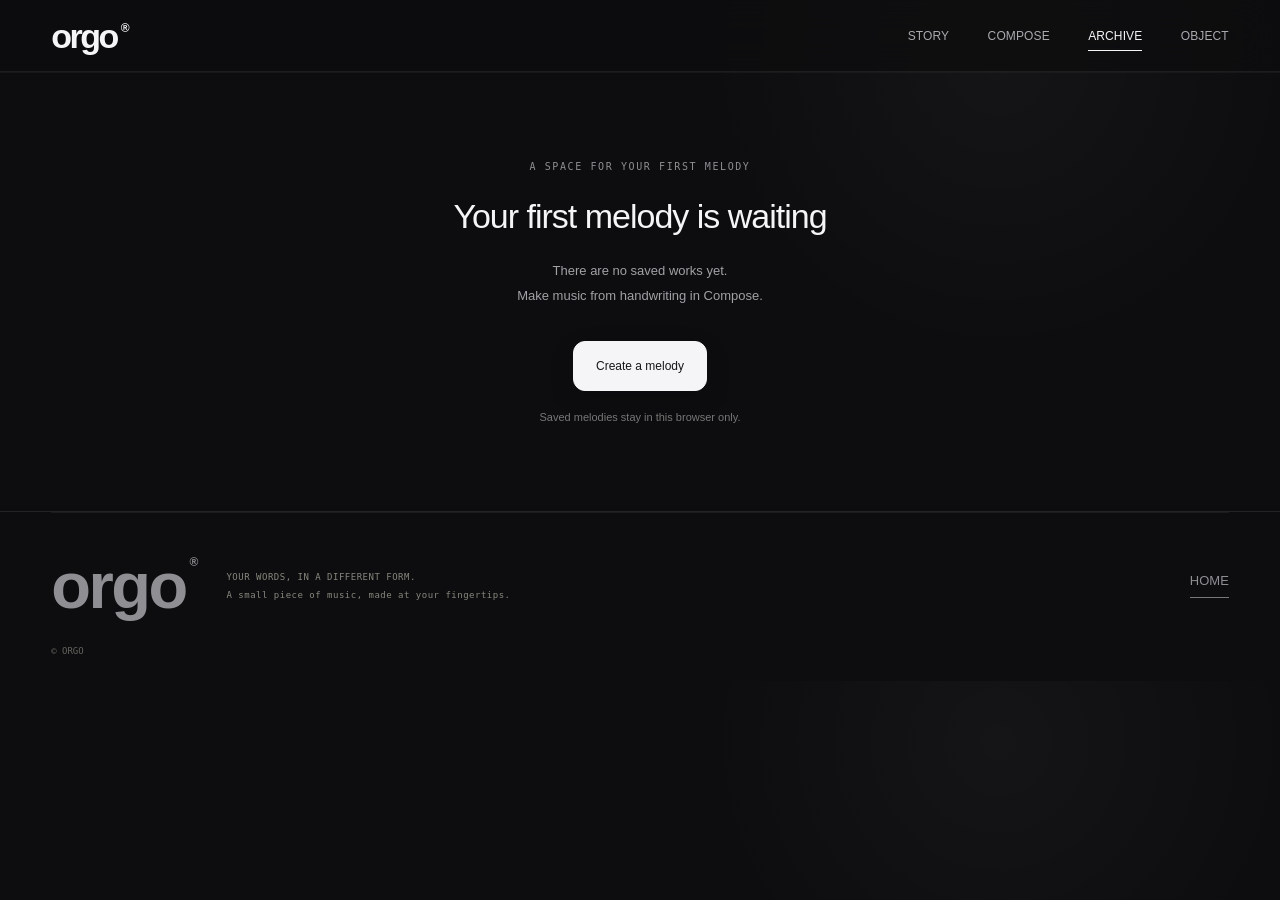
==== commit a49bad31: "Publish current ORGO website experience Update the current interface, camera composition, sound lab," ====
--- a/archive.html
+++ b/archive.html
@@ -5,9 +5,9 @@
   <meta name="viewport" content="width=device-width, initial-scale=1">
   <meta name="google" content="notranslate">
   <title>Archive — ORGO</title>
-  <link rel="stylesheet" href="site.css?v=archive-clean-53">
-  <script src="i18n.js?v=no-arrows-42" defer></script>
-  <script src="site.js?v=archive-clean-53" defer></script>
+  <link rel="stylesheet" href="site.css?v=title-motion-86">
+  <script src="i18n.js?v=title-motion-86" defer></script>
+  <script src="site.js?v=archive-musicbox-87" defer></script>
 </head>
 
 <body class="archive-page">
@@ -28,18 +28,6 @@
   </header>
 
   <main id="main" class="inner-page">
-    <section class="page-intro">
-      <p class="eyebrow">SAVED MELODIES, READY TO PLAY</p>
-
-      <div class="page-title-row">
-        <h1 data-i18n="archiveTitle" data-i18n-html="true">저장한 음악</h1>
-
-        <p data-i18n="archiveDescription" data-i18n-html="true">
-          완성한 곡을 저장하고 다시 재생할 수 있습니다.
-        </p>
-      </div>
-    </section>
-
     <section id="archive-empty" class="archive-empty" aria-labelledby="archive-title">
       <p class="eyebrow">A SPACE FOR YOUR FIRST MELODY</p>
 
@@ -57,19 +45,6 @@
     </section>
 
     <section id="archive-list" class="archive-list" aria-label="저장한 음악" hidden></section>
-
-    <section class="archive-about">
-      <p class="eyebrow">A NOTE WORTH KEEPING</p>
-
-      <h2 data-i18n="archiveAboutTitle" data-i18n-html="true">
-        만들고 저장한 뒤<br>
-        다시 연주하세요
-      </h2>
-
-      <a class="text-link" href="index.html#story" data-i18n="archiveAboutLink" data-i18n-html="true">
-        ORGO 소개
-      </a>
-    </section>
   </main>
 
   <footer class="site-footer">
--- a/site.css
+++ b/site.css
@@ -271,81 +271,45 @@
 }
 
 .hero-actions .solid-link {
-  position: relative;
-  isolation: isolate;
-  overflow: hidden;
-  min-height: 46px;
-  padding: 13px 19px;
-  border: 1px solid #ffffff28;
-  border-radius: 13px;
-  background:
-    linear-gradient(180deg, #ffffff12 0%, #ffffff07 100%);
-  color: #fafaf7;
-  font-size: 12px;
-  text-shadow: 0 1px 8px #0008;
-  box-shadow:
-    inset 0 1px 0 #ffffff2b,
-    inset 0 -1px 0 #ffffff08,
-    0 8px 24px #0000002e;
-  backdrop-filter: blur(20px) saturate(108%);
-  -webkit-backdrop-filter: blur(20px) saturate(108%);
+  min-height: 48px;
+  padding: 14px 21px;
+  border: 1px solid #f4f4f1;
+  border-radius: 10px;
+  background: #f4f4f1;
+  color: #151517;
+  font-size: 11px;
+  font-weight: 600;
+  letter-spacing: .025em;
+  text-shadow: none;
+  box-shadow: none;
+  backdrop-filter: none;
+  -webkit-backdrop-filter: none;
   transition:
-    border-color 260ms ease,
-    background 260ms ease,
-    box-shadow 260ms ease,
-    transform 260ms cubic-bezier(.2, .7, .2, 1);
+    border-color 180ms ease,
+    background 180ms ease,
+    color 180ms ease,
+    transform 180ms ease;
 }
 
 .hero-actions .solid-link::before {
-  content: "";
-  position: absolute;
-  z-index: 0;
-  inset: 1px 11% auto;
-  height: 38%;
-  border-radius: 999px;
-  pointer-events: none;
-  background: linear-gradient(180deg, #ffffff1c, transparent);
-  filter: blur(6px);
-  opacity: .55;
-  transition: opacity 260ms ease, transform 360ms cubic-bezier(.2, .7, .2, 1);
+  content: none;
 }
 
 .hero-actions .solid-link::after {
-  content: "";
-  position: absolute;
-  z-index: 0;
-  inset: 0;
-  border-radius: inherit;
-  pointer-events: none;
-  box-shadow: inset 0 0 0 1px #ffffff06;
-}
-
-.hero-actions .solid-link span {
-  position: relative;
-  z-index: 1;
+  content: none;
 }
 
 .hero-actions .solid-link:hover {
-  border-color: #ffffff3d;
-  background: linear-gradient(180deg, #ffffff17 0%, #ffffff0c 100%);
-  box-shadow:
-    inset 0 1px 0 #ffffff3d,
-    inset 0 -1px 0 #ffffff0b,
-    0 12px 32px #00000038;
+  border-color: #fff;
+  background: #fff;
+  color: #0d0d0f;
   transform: translateY(-1px);
 }
 
-.hero-actions .solid-link:hover::before {
-  opacity: .72;
-  transform: translateY(1px) scaleX(.92);
-}
-
 .hero-actions .solid-link:active {
-  transform: translateY(0) scale(.985);
-  box-shadow:
-    inset 0 1px 4px #00000059,
-    inset 0 -1px 0 #ffffff24,
-    0 5px 14px #00000038;
+  background: #deded9;
+  border-color: #deded9;
+  transform: translateY(0);
 }
 
 .hero-actions .text-link {
@@ -585,10 +549,11 @@
 
 .compose-primer-copy h2 {
   max-width: 760px;
-  margin: 0 0 28px;
+  margin: 0 0 10px;
+  padding-bottom: .24em;
   font-size: clamp(52px, 6.6vw, 102px);
   font-weight: 500;
-  line-height: .94;
+  line-height: 1;
   letter-spacing: -.072em;
 }
 
@@ -802,7 +767,7 @@
   transform:
     translate3d(-50%, calc(-50% + (1 - var(--bridge-progress)) * 38px - var(--bridge-exit) * 52px), 0)
     scale(calc(.76 + var(--bridge-recorder) * .18))
-    rotate(calc(-9deg + var(--bridge-recorder) * 10deg));
+    rotate(calc(-9deg + var(--bridge-recorder) * 9deg));
   filter: drop-shadow(0 34px 38px #000b);
   will-change: opacity, transform;
 }
@@ -811,7 +776,7 @@
   position: relative;
   display: block;
   width: 100%;
-  aspect-ratio: 2 / 3;
+  aspect-ratio: 1049 / 1500;
   perspective: 1200px;
   transform-style: preserve-3d;
   transition: transform 400ms cubic-bezier(.2, .8, .2, 1), filter 300ms ease;
@@ -921,9 +886,9 @@
 }
 
 .recorder-control-play {
-  top: 61.6%;
-  left: 39.5%;
-  width: 21%;
+  top: 63.35%;
+  left: 39.97%;
+  width: 19.4%;
   aspect-ratio: 1;
 }
 
@@ -931,13 +896,20 @@
 
 .recorder-control-stop,
 .recorder-control-record {
-  top: 52.2%;
-  width: 13%;
   aspect-ratio: 1;
 }
 
-.recorder-control-stop { left: 29.3%; }
-.recorder-control-record { left: 59.9%; }
+.recorder-control-stop {
+  top: 54.5%;
+  left: 29.79%;
+  width: 10.55%;
+}
+
+.recorder-control-record {
+  top: 54.38%;
+  left: 59.25%;
+  width: 11%;
+}
 
 .recorder-control-stop img,
 .recorder-control-record img { width: 144%; }
@@ -948,6 +920,7 @@
 
 .signal-bridge-recorder.is-recording .recorder-control-record img {
   filter: brightness(1.08) drop-shadow(0 0 12px #ff37375c);
+  animation: recorder-recording-pulse .82s ease-in-out infinite alternate;
 }
 
 .signal-bridge-stage.is-capturing .signal-bridge-thread {
@@ -1080,6 +1053,11 @@
 @keyframes recorder-listen {
   0%, 100% { transform: translateY(0) scale(1); }
   50% { transform: translateY(-3px) scale(1.008); }
+}
+
+@keyframes recorder-recording-pulse {
+  from { transform: translate(-50%, -50%) scale(.96); }
+  to { transform: translate(-50%, -50%) scale(1.035); }
 }
 
 /* SOUND LAB */
@@ -1338,6 +1316,182 @@
 .lab-pad-copy small { color: #9da0a2; font-size: 11px; line-height: 1.6; }
 .lab-pad.is-touching .lab-pad-copy { opacity: .1; transform: translate(-50%, -50%) scale(.96); }
 
+/* WRAP — tactile pouch that accumulates folds and crinkle */
+
+.wrap-experience {
+  position: absolute;
+  z-index: 7;
+  inset: 0;
+  overflow: hidden;
+  opacity: 0;
+  visibility: hidden;
+  pointer-events: none;
+  transform: scale(.98);
+  transition: opacity 360ms ease, visibility 360ms ease, transform 680ms cubic-bezier(.16, 1, .3, 1);
+}
+
+.sound-lab-board.is-wrap-mode .wrap-experience {
+  opacity: 1;
+  visibility: visible;
+  pointer-events: auto;
+  transform: scale(1);
+}
+
+.sound-lab-board.is-wrap-mode .lab-pad {
+  cursor: grab;
+  background:
+    radial-gradient(ellipse at 50% 54%, #3d3d3b 0, #232423 38%, #111 76%),
+    #101111;
+}
+
+.sound-lab-board.is-wrap-mode .lab-pad::before,
+.sound-lab-board.is-wrap-mode .lab-pad::after,
+.sound-lab-board.is-wrap-mode .lab-pad-orbit,
+.sound-lab-board.is-wrap-mode .lab-pad-cursor,
+.sound-lab-board.is-wrap-mode .lab-pad-axis,
+.sound-lab-board.is-wrap-mode .lab-pad-copy {
+  opacity: 0;
+  visibility: hidden;
+}
+
+.wrap-instruction {
+  position: absolute;
+  z-index: 5;
+  left: 50%;
+  top: 18px;
+  display: grid;
+  gap: 6px;
+  margin: 0;
+  width: min(90%, 520px);
+  text-align: center;
+  pointer-events: none;
+  transform: translateX(-50%);
+}
+
+.wrap-instruction strong {
+  color: #f1f1ed;
+  font: 400 11px/1 monospace;
+  letter-spacing: 1.6px;
+}
+
+.wrap-instruction small {
+  color: #969792;
+  font-size: 9px;
+  line-height: 1.5;
+}
+
+.wrap-object {
+  --wrap-rx: 0deg;
+  --wrap-ry: 0deg;
+  --wrap-scale: 1;
+  --wrap-x: 50%;
+  --wrap-y: 50%;
+  position: absolute;
+  left: 50%;
+  top: 55%;
+  width: min(72%, 660px);
+  aspect-ratio: 1448 / 1086;
+  cursor: grab;
+  touch-action: none;
+  user-select: none;
+  transform: translate(-50%, -50%) perspective(850px) rotateX(var(--wrap-rx)) rotateY(var(--wrap-ry)) scale(var(--wrap-scale));
+  transform-style: preserve-3d;
+  transition: transform 220ms cubic-bezier(.2, .8, .25, 1), filter 180ms ease;
+  will-change: transform;
+}
+
+.wrap-object.is-pressed {
+  cursor: grabbing;
+  transition-duration: 70ms;
+}
+
+.wrap-object > img {
+  display: block;
+  width: 100%;
+  height: 100%;
+  object-fit: contain;
+  pointer-events: none;
+  filter: grayscale(1) brightness(.83) contrast(1.08) drop-shadow(0 25px 28px #000c);
+  transition: filter 180ms ease, transform 180ms cubic-bezier(.2, .8, .25, 1);
+}
+
+.wrap-object.is-pressed > img {
+  filter: grayscale(1) brightness(.94) contrast(1.16) drop-shadow(0 18px 20px #000e);
+  transform: scale(.985);
+}
+
+.wrap-dents {
+  position: absolute;
+  z-index: 2;
+  inset: 9% 8%;
+  overflow: hidden;
+  border-radius: 12%;
+  pointer-events: none;
+  clip-path: polygon(4% 7%, 18% 2%, 49% 5%, 82% 2%, 97% 8%, 95% 90%, 78% 96%, 50% 93%, 17% 97%, 3% 89%);
+}
+
+.wrap-dent {
+  position: absolute;
+  left: var(--dent-x);
+  top: var(--dent-y);
+  width: var(--dent-size);
+  aspect-ratio: 1.35;
+  border: 0;
+  border-radius: 50%;
+  opacity: var(--dent-opacity, .22);
+  background:
+    radial-gradient(ellipse at 38% 34%, #ffffff5c 0 5%, #ffffff1e 20%, transparent 49%),
+    radial-gradient(ellipse at 62% 66%, #08080873 0 8%, #1111112e 26%, transparent 58%);
+  mix-blend-mode: soft-light;
+  filter: blur(5px);
+  transform: translate(-50%, -50%) rotate(var(--dent-rotate)) scale(.35);
+  animation: wrap-dent-in 330ms cubic-bezier(.18, .82, .2, 1) forwards;
+}
+
+.wrap-touch-indicator {
+  position: absolute;
+  z-index: 4;
+  left: var(--wrap-x);
+  top: var(--wrap-y);
+  width: 42px;
+  aspect-ratio: 1;
+  border: 1px solid #fff9;
+  border-radius: 50%;
+  background: radial-gradient(circle, #fff8 0 5%, #ffffff22 30%, transparent 68%);
+  box-shadow: 0 0 30px #fff3;
+  opacity: 0;
+  pointer-events: none;
+  transform: translate(-50%, -50%) scale(.7);
+  transition: opacity 120ms ease, transform 160ms ease;
+}
+
+.wrap-object.is-pressed .wrap-touch-indicator {
+  opacity: .9;
+  transform: translate(-50%, -50%) scale(1);
+}
+
+.wrap-fold-count {
+  position: absolute;
+  z-index: 5;
+  right: 22px;
+  bottom: 18px;
+  display: flex;
+  gap: 10px;
+  margin: 0;
+  color: #737570;
+  font: 8px/1 monospace;
+  letter-spacing: 1.4px;
+  pointer-events: none;
+}
+
+.wrap-fold-count output { color: #e4e4df; }
+
+@keyframes wrap-dent-in {
+  0% { opacity: 0; transform: translate(-50%, -50%) rotate(var(--dent-rotate)) scale(.25); }
+  58% { opacity: var(--dent-opacity, .22); transform: translate(-50%, -50%) rotate(var(--dent-rotate)) scale(1.06); }
+  100% { opacity: var(--dent-opacity, .22); transform: translate(-50%, -50%) rotate(var(--dent-rotate)) scale(1); }
+}
+
 /* BASS — pull and release the strings */
 
 .bass-experience {
@@ -1547,92 +1701,109 @@
   position: absolute;
   z-index: 2;
   left: 50%;
-  top: 55%;
-  width: auto;
-  height: 84%;
-  max-width: 96%;
-  overflow: visible;
+  top: 57%;
+  width: min(92%, 820px);
+  aspect-ratio: 3 / 2;
   touch-action: manipulation;
-  transform: translate(-50%, -50%) scale(.96);
-  filter: saturate(.78) brightness(.82) contrast(1.08) drop-shadow(0 24px 32px #000a);
-  transition: transform 850ms cubic-bezier(.16, 1, .3, 1), filter 280ms ease;
+  transform: translate(-50%, -50%) scale(.97);
+  transition: transform 850ms cubic-bezier(.16, 1, .3, 1);
 }
 
 .sound-lab-board.is-drum-mode .drum-kit { transform: translate(-50%, -50%) scale(1); }
 
-.drum-base,
-.drum-piece,
-.drum-piece image {
+.drum-kit-image {
+  position: absolute;
+  inset: 0;
+  display: block;
+  width: 100%;
+  height: 100%;
+  object-fit: contain;
+  border-radius: 20px;
   pointer-events: none;
-}
-
-.drum-piece {
-  transform-box: fill-box;
-  transform-origin: center;
-  will-change: transform, filter;
-}
-
-.drum-piece-cymbal.is-hit {
-  animation: drum-cymbal-wobble 680ms cubic-bezier(.2, .82, .2, 1) both;
-}
-
-.drum-piece-hihat.is-hit {
-  animation: drum-hihat-close 420ms cubic-bezier(.18, .8, .24, 1) both;
-}
-
-.drum-piece-drum.is-hit {
-  animation: drum-head-hit 360ms cubic-bezier(.16, .8, .28, 1) both;
-}
-
-.drum-piece-kick.is-hit {
-  animation: drum-kick-hit 430ms cubic-bezier(.15, .78, .25, 1) both;
-}
-
-.drum-piece-pedal.is-hit {
-  animation: drum-pedal-press 330ms cubic-bezier(.18, .82, .2, 1) both;
-}
-
-.drum-hit { outline: none; cursor: none; }
-
-.drum-hit > ellipse:first-child {
-  fill: transparent;
-  stroke: transparent;
-  stroke-width: 5;
-  vector-effect: non-scaling-stroke;
-  pointer-events: all;
-  transition: fill 130ms ease, stroke 130ms ease;
-}
-
-.drum-hit:hover > ellipse:first-child,
-.drum-hit:focus-visible > ellipse:first-child {
-  fill: #fff2;
-  stroke: #f2ddb55c;
-}
-
-.drum-ripple {
-  fill: none;
-  stroke: #ffe6ad;
-  stroke-width: 7;
+  user-select: none;
+  filter: saturate(.7) brightness(.8) contrast(1.08) drop-shadow(0 22px 25px #000b);
+}
+
+.drum-hit {
+  position: absolute;
+  display: block;
+  margin: 0;
+  padding: 0;
+  border: 0;
+  border-radius: 50%;
+  outline: 0;
+  background: transparent;
+  cursor: none;
+  -webkit-tap-highlight-color: transparent;
+}
+
+.drum-hit::before {
+  content: "";
+  position: absolute;
+  inset: 5%;
+  border: 1px solid transparent;
+  border-radius: inherit;
+  pointer-events: none;
+  transition: border-color 160ms ease, background-color 160ms ease;
+}
+
+.drum-hit:hover::before,
+.drum-hit:focus-visible::before {
+  border-color: #ffffff66;
+  background: radial-gradient(circle, #ffffff22 0 12%, transparent 64%);
+}
+
+.drum-impact {
+  position: absolute;
+  inset: 6%;
+  border-radius: 50%;
   opacity: 0;
   pointer-events: none;
-  transform-box: fill-box;
-  transform-origin: center;
-  vector-effect: non-scaling-stroke;
-}
-
-.drum-hit.is-hit > ellipse:first-child { fill: #fff3; }
-.drum-hit.is-hit .drum-ripple { animation: drum-impact 420ms ease-out both; }
-
-.drum-hit-pedal > ellipse:first-child {
-  fill: #c8ad7430;
-  stroke: #dec58b42;
-  stroke-dasharray: 10 13;
-}
-
-.drum-hit-pedal:hover > ellipse:first-child,
-.drum-hit-pedal:focus-visible > ellipse:first-child {
-  fill: #ead8aa42;
-  stroke: #f7dfaa9c;
+  will-change: transform, opacity, filter;
+}
+
+.drum-impact-cymbal {
+  inset: 8% 3%;
+  background: linear-gradient(180deg, #fff9, #fff0 48%, #fff3);
+  transform-origin: 50% 50%;
+}
+
+.drum-impact-drum,
+.drum-impact-kick {
+  background: radial-gradient(circle, #fff9 0 6%, #fff3 22%, transparent 66%);
+  box-shadow: inset 0 0 0 1px #ffffff40;
+}
+
+.drum-impact-cymbal.is-hit { animation: drum-local-cymbal 620ms cubic-bezier(.2, .82, .2, 1) both; }
+.drum-impact-drum.is-hit { animation: drum-local-head 330ms cubic-bezier(.16, .8, .28, 1) both; }
+.drum-impact-kick.is-hit { animation: drum-local-kick 390ms cubic-bezier(.15, .78, .25, 1) both; }
+
+.drum-hit-crash { left: 14%; top: 2%; width: 25%; height: 20%; }
+.drum-hit-ride { left: 69%; top: 2%; width: 28%; height: 22%; }
+.drum-hit-hihat { left: 1%; top: 27%; width: 20%; height: 12%; }
+.drum-hit-tom1 { left: 33.4%; top: 19.5%; width: 18.8%; height: 16%; }
+.drum-hit-tom2 { left: 55.2%; top: 20.5%; width: 18.6%; height: 16%; }
+.drum-hit-snare { left: 17.3%; top: 37.5%; width: 21.7%; height: 15%; }
+.drum-hit-floor { left: 71.3%; top: 38%; width: 23%; height: 16%; }
+.drum-hit-kick { left: 38%; top: 51%; width: 30%; height: 41%; }
+
+@keyframes drum-local-cymbal {
+  0%, 100% { opacity: 0; transform: rotate(0deg) scaleY(1); }
+  16% { opacity: .72; transform: rotate(-2deg) scaleY(.76); }
+  40% { opacity: .3; transform: rotate(1.4deg) scaleY(1.08); }
+  68% { opacity: .16; transform: rotate(-.6deg) scaleY(.94); }
+}
+
+@keyframes drum-local-head {
+  0%, 100% { opacity: 0; transform: scale(1); }
+  22% { opacity: .72; transform: scale(.89); }
+  54% { opacity: .25; transform: scale(1.02); }
+}
+
+@keyframes drum-local-kick {
+  0%, 100% { opacity: 0; transform: scale(1); }
+  20% { opacity: .62; transform: scale(.91); }
+  58% { opacity: .2; transform: scale(1.015); }
 }
 
 .drum-stick-cursor {
@@ -1668,41 +1839,30 @@
 .drum-experience.is-pointer-inside .drum-stick-cursor { opacity: 1; }
 .drum-stick-cursor.is-striking { animation: drum-stick-strike 190ms cubic-bezier(.2,.85,.25,1); }
 
-@keyframes drum-impact {
-  0% { opacity: .9; transform: scale(.5); }
-  100% { opacity: 0; transform: scale(3.1); }
-}
-
 @keyframes drum-cymbal-wobble {
   0%, 100% { transform: rotate(0deg) scaleY(1); filter: brightness(1); }
-  18% { transform: rotate(-3.4deg) scaleY(.91); filter: brightness(1.24); }
-  38% { transform: rotate(2.5deg) scaleY(1.05); }
-  58% { transform: rotate(-1.5deg) scaleY(.965); }
-  78% { transform: rotate(.7deg) scaleY(1.018); }
+  17% { transform: rotate(-2.6deg) scaleY(.9); filter: brightness(1.2); }
+  38% { transform: rotate(2deg) scaleY(1.045); }
+  60% { transform: rotate(-1.1deg) scaleY(.97); }
+  80% { transform: rotate(.5deg) scaleY(1.014); }
 }
 
 @keyframes drum-hihat-close {
   0%, 100% { transform: translateY(0) scaleY(1); filter: brightness(1); }
-  25% { transform: translateY(7px) scaleY(.8); filter: brightness(1.25); }
-  54% { transform: translateY(-2px) scaleY(1.03); }
+  24% { transform: translateY(5px) scaleY(.8); filter: brightness(1.2); }
+  56% { transform: translateY(-1px) scaleY(1.025); }
 }
 
 @keyframes drum-head-hit {
   0%, 100% { transform: translateY(0) scale(1); filter: brightness(1); }
-  22% { transform: translateY(5px) scale(.968); filter: brightness(1.16); }
-  52% { transform: translateY(-1px) scale(1.012); }
+  24% { transform: translateY(5px) scale(.955); filter: brightness(1.14); }
+  54% { transform: translateY(-1px) scale(1.01); }
 }
 
 @keyframes drum-kick-hit {
   0%, 100% { transform: translateY(0) scale(1); filter: brightness(1); }
-  20% { transform: translateY(7px) scale(.962); filter: brightness(1.12); }
-  52% { transform: translateY(-2px) scale(1.014); }
-}
-
-@keyframes drum-pedal-press {
-  0%, 100% { transform: rotate(0deg) translateY(0); filter: brightness(1); }
-  30% { transform: rotate(-6deg) translateY(9px) scaleY(.9); filter: brightness(1.3); }
-  62% { transform: rotate(2deg) translateY(-2px); }
+  22% { transform: translateY(6px) scale(.95); filter: brightness(1.12); }
+  54% { transform: translateY(-1px) scale(1.01); }
 }
 
 @keyframes drum-stick-strike {
@@ -1718,6 +1878,243 @@
 @keyframes bass-copy-in {
   from { opacity: 0; transform: translate(-50%, -6px); }
   to { opacity: 1; transform: translate(-50%, 0); }
+}
+
+/* PIANO — play a two-octave keyboard with both hands on camera */
+
+.lab-voices .lab-voice { min-height: 76px; }
+
+.piano-experience {
+  position: absolute;
+  z-index: 8;
+  inset: 0;
+  overflow: hidden;
+  opacity: 0;
+  visibility: hidden;
+  pointer-events: none;
+  background: #0e0e0f;
+  transform: scale(.985);
+  transition: opacity 380ms ease, visibility 380ms ease, transform 680ms cubic-bezier(.16, 1, .3, 1);
+}
+
+.sound-lab-board.is-piano-mode .piano-experience {
+  opacity: 1;
+  visibility: visible;
+  pointer-events: auto;
+  transform: scale(1);
+}
+
+.sound-lab-board.is-piano-mode .lab-pad {
+  cursor: default;
+  background: #0e0e0f;
+}
+
+.sound-lab-board.is-piano-mode .lab-pad::before,
+.sound-lab-board.is-piano-mode .lab-pad::after,
+.sound-lab-board.is-piano-mode .lab-pad-orbit,
+.sound-lab-board.is-piano-mode .lab-pad-cursor,
+.sound-lab-board.is-piano-mode .lab-pad-axis,
+.sound-lab-board.is-piano-mode .lab-pad-copy {
+  opacity: 0;
+  visibility: hidden;
+}
+
+.sound-lab-board.is-piano-mode > .lab-status { display: none; }
+
+.piano-instruction {
+  position: absolute;
+  z-index: 7;
+  left: 50%;
+  top: 15px;
+  display: grid;
+  gap: 5px;
+  width: min(78%, 520px);
+  margin: 0;
+  text-align: center;
+  pointer-events: none;
+  transform: translateX(-50%);
+}
+
+.piano-instruction strong {
+  color: #f2f2f2;
+  font: 500 11px/1 monospace;
+  letter-spacing: 1.6px;
+}
+
+.piano-instruction small {
+  color: #a0a0a2;
+  font-size: 9px;
+  line-height: 1.5;
+}
+
+.piano-camera {
+  position: absolute;
+  inset: 0 0 32%;
+  overflow: hidden;
+  background: radial-gradient(circle at 50% 52%, #28282b, #0e0e0f 72%);
+}
+
+.piano-camera video,
+.piano-camera canvas {
+  position: absolute;
+  inset: 0;
+  width: 100%;
+  height: 100%;
+  object-fit: cover;
+  transform: scaleX(-1);
+}
+
+.piano-camera video { opacity: .58; filter: grayscale(1) contrast(1.12) brightness(.7); }
+.piano-camera canvas { z-index: 2; pointer-events: none; }
+
+.piano-camera-placeholder {
+  position: absolute;
+  z-index: 6;
+  inset: 0;
+  display: grid;
+  place-content: center;
+  justify-items: center;
+  gap: 16px;
+  padding: 74px 24px 24px;
+  background: radial-gradient(circle at center, #28282b, #101011 72%);
+  text-align: center;
+}
+
+.piano-camera-placeholder[hidden] { display: none; }
+.piano-camera-placeholder strong { color: #e6e6e8; font-size: 15px; font-weight: 450; }
+
+.piano-camera-placeholder button {
+  min-width: 150px;
+  min-height: 42px;
+  padding: 0 18px;
+  border: 1px solid #f0f0f0;
+  border-radius: 10px;
+  background: #f0f0f0;
+  color: #171719;
+  font-size: 11px;
+  font-weight: 650;
+}
+
+.piano-camera-placeholder button:hover { background: #fff; border-color: #fff; }
+
+.piano-press-line {
+  position: absolute;
+  z-index: 4;
+  left: 0;
+  right: 0;
+  top: 61%;
+  height: 1px;
+  border-top: 1px dashed #ffffff3b;
+  pointer-events: none;
+}
+
+.piano-press-line i {
+  position: absolute;
+  right: 12px;
+  top: -15px;
+  color: #aaa;
+  font: 7px monospace;
+  font-style: normal;
+  letter-spacing: 1.2px;
+}
+
+.piano-keyboard {
+  position: absolute;
+  z-index: 5;
+  left: 0;
+  right: 0;
+  bottom: 0;
+  height: 34%;
+  padding: 7px 8px 9px;
+  border-top: 1px solid #ffffff33;
+  background: #09090a;
+  box-shadow: 0 -18px 42px #000a;
+}
+
+.piano-white-keys {
+  display: grid;
+  grid-template-columns: repeat(14, 1fr);
+  height: 100%;
+  gap: 2px;
+}
+
+.piano-key {
+  border: 0;
+  outline: none;
+  touch-action: manipulation;
+  transition: transform 105ms cubic-bezier(.2, .8, .2, 1), background 125ms ease, box-shadow 125ms ease;
+}
+
+.piano-white-key {
+  position: relative;
+  border: 1px solid #bdbdbf;
+  border-radius: 0 0 6px 6px;
+  background: linear-gradient(#f4f4f5, #cfcfd1);
+  color: #56565a;
+  box-shadow: inset 0 -8px 12px #0002, 0 3px 0 #777;
+}
+
+.piano-white-key span {
+  position: absolute;
+  left: 50%;
+  bottom: 10px;
+  font: 8px monospace;
+  transform: translateX(-50%);
+}
+
+.piano-black-key {
+  position: absolute;
+  z-index: 2;
+  left: var(--key-left);
+  top: 7px;
+  width: 4.25%;
+  height: 58%;
+  border: 1px solid #555;
+  border-radius: 0 0 5px 5px;
+  background: linear-gradient(90deg, #111, #3b3b3d 48%, #111);
+  box-shadow: 0 7px 9px #0009, inset 0 -5px 8px #000c;
+  transform: translateX(-50%);
+}
+
+.piano-white-key:hover,
+.piano-white-key:focus-visible,
+.piano-white-key.is-pressed {
+  background: #fff;
+  box-shadow: inset 0 -3px 8px #0002, 0 1px 0 #777, 0 0 20px #fff5;
+  transform: translateY(6px);
+}
+
+.piano-black-key:hover,
+.piano-black-key:focus-visible,
+.piano-black-key.is-pressed {
+  background: #666;
+  box-shadow: 0 2px 5px #000b, 0 0 18px #fff4;
+  transform: translate(-50%, 6px);
+}
+
+.piano-status {
+  position: absolute;
+  z-index: 7;
+  left: 14px;
+  bottom: calc(34% + 10px);
+  margin: 0;
+  color: #d1d1d3;
+  font: 8px monospace;
+  letter-spacing: .8px;
+  pointer-events: none;
+}
+
+@media (prefers-reduced-motion: no-preference) {
+  .sound-lab-board.is-piano-mode .piano-instruction { animation: bass-copy-in 650ms 150ms both; }
+}
+
+@media (max-width: 650px) {
+  .piano-camera { bottom: 36%; }
+  .piano-keyboard { height: 38%; padding-inline: 4px; }
+  .piano-status { bottom: calc(38% + 8px); }
+  .piano-black-key { width: 4.8%; }
+  .piano-instruction { top: 12px; width: 92%; }
+  .piano-instruction small { font-size: 8px; }
 }
 
 .lab-sequencer {
@@ -2417,6 +2814,22 @@
     transform 750ms cubic-bezier(0.2, 0.7, 0.2, 1);
 }
 
+/* COMPOSE primer — reversible motion tied directly to scroll position */
+.compose-primer.is-scroll-responsive .compose-primer-motion-title {
+  opacity: var(--primer-title-opacity, 1);
+  clip-path: inset(0 var(--primer-title-clip, 0%) 0 0);
+  filter: blur(var(--primer-title-blur, 0px));
+  transform: translate3d(var(--primer-title-x, 0px), 0, 0);
+  will-change: opacity, clip-path, filter, transform;
+}
+
+.compose-primer.is-scroll-responsive .compose-primer-motion-step {
+  opacity: var(--primer-step-opacity, 1);
+  filter: blur(var(--primer-step-blur, 0px));
+  transform: translate3d(0, var(--primer-step-y, 0px), 0);
+  will-change: opacity, filter, transform;
+}
+
 @keyframes box-float {
   0%,
   100% {
@@ -2426,6 +2839,950 @@
   50% {
     transform: translateY(-13px);
   }
+}
+
+/* Scroll story — four chapters about handwriting, the punch strip and play */
+
+.home-main {
+  display: flex;
+  flex-direction: column;
+}
+
+.home-main > .hero { order: 1; }
+.home-main > .compose-primer { order: 2; }
+.home-main > .story-narrative { order: 3; }
+.home-main > .signal-bridge { order: 4; }
+.home-main > .sound-lab { order: 5; }
+
+.story.story-narrative {
+  display: block;
+  padding: 0;
+  overflow: clip;
+  border-top: 1px solid #ffffff10;
+  background: #09090a;
+}
+
+.story-narrative-intro {
+  display: grid;
+  grid-template-columns: minmax(0, 1.15fr) minmax(280px, .7fr);
+  align-content: center;
+  gap: clamp(48px, 8vw, 150px);
+  min-height: 70svh;
+  padding: clamp(110px, 12vw, 180px) 5%;
+  border-bottom: 1px solid #ffffff10;
+}
+
+.story-narrative-intro:has(> h2:first-child) {
+  row-gap: 28px;
+}
+
+.story-narrative-intro .eyebrow {
+  grid-column: 1 / -1;
+  align-self: end;
+  margin: 0 0 clamp(-72px, -5vw, -42px);
+}
+
+.story.story-narrative .story-narrative-intro h2 {
+  max-width: 980px;
+  margin: 0;
+  font-size: clamp(54px, 7.2vw, 118px);
+  font-weight: 500;
+  line-height: .94;
+  letter-spacing: -.07em;
+}
+
+.story-narrative-intro > p:not(.eyebrow) {
+  align-self: end;
+  max-width: 520px;
+  margin: 0 0 .5em;
+  color: #a1a1a6;
+  font-size: clamp(15px, 1.45vw, 22px);
+  line-height: 1.65;
+  letter-spacing: -.025em;
+}
+
+.story-scroll-cue {
+  grid-column: 1 / -1;
+  display: inline-flex;
+  align-items: center;
+  gap: 12px;
+  width: fit-content;
+  margin-top: clamp(-20px, -2vw, -8px);
+  color: #727277;
+  font: 9px/1 monospace;
+  letter-spacing: .14em;
+}
+
+.story-scroll-cue i {
+  position: relative;
+  width: 64px;
+  height: 1px;
+  overflow: hidden;
+  background: #ffffff22;
+}
+
+.story-scroll-cue i::after {
+  content: "";
+  position: absolute;
+  inset: 0;
+  background: #f5f5f7;
+  transform: translateX(-100%);
+  animation: story-scroll-cue 2.1s ease-in-out infinite;
+}
+
+@keyframes story-scroll-cue {
+  0%, 18% { transform: translateX(-100%); }
+  68%, 100% { transform: translateX(100%); }
+}
+
+.story-chapters {
+  position: relative;
+  height: 300svh;
+}
+
+.story-sticky {
+  position: sticky;
+  top: 0;
+  height: 100svh;
+  overflow: hidden;
+  contain: paint;
+  border-bottom: 1px solid #ffffff0d;
+  background: #09090a;
+}
+
+.story-chapter {
+  position: absolute;
+  inset: 0;
+  display: grid;
+  grid-template-columns: minmax(240px, .8fr) minmax(340px, 560px) minmax(260px, .92fr);
+  align-items: center;
+  gap: clamp(34px, 5vw, 92px);
+  min-height: 0;
+  padding: clamp(96px, 9vw, 150px) 4.5%;
+  opacity: 0;
+  pointer-events: none;
+  isolation: isolate;
+}
+
+.story-chapter:first-child {
+  opacity: 1;
+}
+
+.story-narrative.is-scroll-reactive .story-chapter {
+  opacity: var(--story-chapter-opacity, 1);
+  filter: blur(var(--story-chapter-blur, 0px));
+  will-change: opacity, filter;
+}
+
+.story-chapter-heading {
+  transform: translate3d(var(--story-heading-x, 0px), 0, 0);
+  will-change: transform;
+}
+
+.story-chapter-heading > span {
+  display: block;
+  margin-bottom: 24px;
+  color: #6f6f74;
+  font: 10px/1 monospace;
+  letter-spacing: .16em;
+}
+
+.story-chapter-heading h3 {
+  max-width: 560px;
+  margin: 0;
+  color: #f5f5f7;
+  font-size: clamp(42px, 4.6vw, 78px);
+  font-weight: 500;
+  line-height: .98;
+  letter-spacing: -.065em;
+  text-wrap: balance;
+}
+
+.story-chapter-media {
+  position: relative;
+  width: 100%;
+  height: min(68svh, 650px);
+  margin: 0;
+  overflow: hidden;
+  border: 1px solid #ffffff18;
+  border-radius: 3px;
+  background: #111113;
+  box-shadow: 0 30px 80px #0008;
+  transform: translate3d(0, var(--story-media-y, 0px), 0) scale(var(--story-media-scale, 1));
+  will-change: transform;
+}
+
+.story-chapter-copy {
+  max-width: 520px;
+  transform: translate3d(var(--story-copy-x, 0px), 0, 0);
+  will-change: transform;
+}
+
+.story-chapter-copy > p {
+  margin: 0;
+  color: #c5c5c8;
+  font-size: clamp(16px, 1.35vw, 21px);
+  line-height: 1.72;
+  letter-spacing: -.025em;
+}
+
+.story-chapter-copy > small {
+  display: block;
+  margin-top: 30px;
+  padding-top: 18px;
+  border-top: 1px solid #ffffff14;
+  color: #77777d;
+  font: 10px/1.65 monospace;
+  letter-spacing: .08em;
+}
+
+.story-paper-sheet {
+  position: absolute;
+  inset: 6%;
+  overflow: hidden;
+  padding: 30px;
+  color: #353538;
+  background:
+    repeating-linear-gradient(0deg, transparent 0 44px, #7b7b7b20 45px 46px),
+    #dededb;
+  box-shadow: 0 12px 34px #0006;
+}
+
+.story-paper-sheet small,
+.story-paper-sheet b {
+  position: relative;
+  z-index: 2;
+  font: 9px/1 monospace;
+  letter-spacing: .16em;
+}
+
+.story-paper-sheet b {
+  position: absolute;
+  right: 30px;
+  bottom: 24px;
+  font-weight: 400;
+}
+
+.story-paper-sheet svg {
+  position: absolute;
+  inset: 11% 7%;
+  width: 86%;
+  height: 78%;
+}
+
+.story-paper-sheet path,
+.story-ink-card path {
+  fill: none;
+  stroke: currentColor;
+  stroke-width: 6;
+  stroke-linecap: round;
+  stroke-linejoin: round;
+}
+
+.story-paper-sheet path {
+  stroke-dasharray: 760;
+  stroke-dashoffset: var(--story-draw-offset, 0px);
+}
+
+.story-handwriting-media img,
+.story-archive-media img,
+.story-punch-media img,
+.story-object-media img {
+  display: block;
+  width: 100%;
+  height: 100%;
+  object-fit: cover;
+}
+
+.story-punch-media img {
+  filter: grayscale(1) contrast(1.08) brightness(.88);
+  transform: scale(1.025);
+}
+
+.story-punch-media::after {
+  content: "";
+  position: absolute;
+  inset: 0;
+  background: linear-gradient(180deg, transparent 50%, #080809dc 100%);
+}
+
+.story-punch-media figcaption,
+.story-object-media > span,
+.story-archive-media > span {
+  position: absolute;
+  z-index: 3;
+  right: 20px;
+  bottom: 18px;
+  color: #d0d0d4;
+  font: 9px/1 monospace;
+  letter-spacing: .14em;
+}
+
+.story-archive-media {
+  overflow: hidden;
+  border-color: #ffffff18;
+  background: #0d0d0f;
+  box-shadow: 0 30px 80px #0008;
+}
+
+.story-handwriting-media img,
+.story-archive-media img {
+  filter: grayscale(1) contrast(1.05) brightness(.9);
+}
+
+.story-ink-card {
+  position: absolute;
+  width: 58%;
+  padding: 18px;
+  color: #b8b8bb;
+  border: 1px solid #ffffff14;
+  background: #171719e8;
+  box-shadow: 0 22px 50px #0008;
+}
+
+.story-ink-card svg { display: block; width: 100%; height: auto; }
+.story-ink-card path { stroke-width: 3.4; }
+.story-ink-card-a { top: 8%; left: 2%; animation: story-ink-float-a 7s ease-in-out infinite; }
+.story-ink-card-b { top: 38%; right: 0; animation: story-ink-float-b 8.4s ease-in-out -2s infinite; }
+.story-ink-card-c { bottom: 6%; left: 11%; animation: story-ink-float-c 7.8s ease-in-out -4s infinite; }
+
+@keyframes story-ink-float-a {
+  0%, 100% { transform: translate3d(0, 0, 0) rotate(-4deg); }
+  50% { transform: translate3d(18px, -16px, 0) rotate(-1deg); }
+}
+
+@keyframes story-ink-float-b {
+  0%, 100% { transform: translate3d(0, 0, 0) rotate(3deg); }
+  50% { transform: translate3d(-20px, 14px, 0) rotate(0deg); }
+}
+
+@keyframes story-ink-float-c {
+  0%, 100% { transform: translate3d(0, 0, 0) rotate(-2deg); }
+  50% { transform: translate3d(12px, -18px, 0) rotate(2deg); }
+}
+
+.story-object-media {
+  overflow: hidden;
+  border-color: #ffffff18;
+  background: #0d0d0f;
+  box-shadow: 0 30px 80px #0008;
+}
+
+.story-object-media img {
+  object-fit: cover;
+  filter: grayscale(1) contrast(1.05) brightness(.88);
+  transform: scale(1.02) rotate(var(--story-object-rotate, 0deg));
+  transform-origin: 50% 54%;
+}
+
+.story-chapter-final .story-link {
+  margin-top: 38px;
+  border-radius: 12px;
+}
+
+.story-sequence-ui {
+  position: absolute;
+  right: 4.5%;
+  bottom: 28px;
+  z-index: 130;
+  display: flex;
+  align-items: center;
+  gap: 8px;
+  color: #f5f5f7;
+  font: 12px/1 monospace;
+  letter-spacing: .08em;
+}
+
+.story-sequence-line {
+  width: 82px;
+  height: 1px;
+  overflow: hidden;
+  margin-right: 8px;
+  background: #ffffff2b;
+}
+
+.story-sequence-line i {
+  display: block;
+  width: 100%;
+  height: 100%;
+  background: #f5f5f7;
+  transform: scaleX(var(--story-sequence-progress, 0));
+  transform-origin: 0 50%;
+}
+
+.story-sequence-ui b,
+.story-sequence-ui em {
+  font: inherit;
+  font-style: normal;
+}
+
+.story-sequence-ui em { color: #69696e; }
+
+.story-skip {
+  position: absolute;
+  left: 4.5%;
+  bottom: 24px;
+  z-index: 130;
+  padding: 10px 14px;
+  color: #85858a;
+  font: 10px/1 monospace;
+  letter-spacing: .14em;
+  border: 1px solid #ffffff18;
+  border-radius: 999px;
+  background: #111113cc;
+}
+
+.story-skip:hover,
+.story-skip:focus-visible {
+  color: #f5f5f7;
+  border-color: #ffffff52;
+}
+
+.story-end-anchor {
+  display: block;
+  scroll-margin-top: 72px;
+}
+
+@media (max-width: 1100px) {
+  .story-chapter {
+    grid-template-columns: minmax(190px, .75fr) minmax(300px, 480px) minmax(220px, .85fr);
+    gap: 30px;
+  }
+
+  .story-chapter-heading h3 { font-size: clamp(34px, 4.3vw, 56px); }
+  .story-chapter-copy > p { font-size: 15px; }
+}
+
+@media (max-width: 820px) {
+  .story-narrative-intro {
+    grid-template-columns: 1fr;
+    gap: 28px;
+    min-height: 68svh;
+    padding: 110px 7% 70px;
+  }
+
+  .story-narrative-intro .eyebrow {
+    grid-column: 1;
+    margin: 0 0 14px;
+  }
+
+  .story.story-narrative .story-narrative-intro h2 {
+    font-size: clamp(46px, 12vw, 76px);
+  }
+
+  .story-scroll-cue { grid-column: 1; margin-top: 10px; }
+
+  .story-chapters { height: 320svh; }
+
+  .story-chapter {
+    grid-template-columns: 1fr;
+    grid-template-rows: auto minmax(220px, 38svh) auto;
+    align-content: center;
+    gap: clamp(16px, 3svh, 26px);
+    min-height: 0;
+    padding: 106px 7% 76px;
+  }
+
+  .story-chapter-heading > span { margin-bottom: 12px; }
+  .story-chapter-heading h3 { max-width: 620px; font-size: clamp(32px, 8.5vw, 52px); }
+  .story-chapter-media { width: min(100%, 560px); height: 100%; max-height: 38svh; }
+  .story-chapter-copy { max-width: 620px; }
+  .story-chapter-copy > p { font-size: 14px; line-height: 1.55; }
+  .story-chapter-copy > small { margin-top: 14px; padding-top: 12px; }
+  .story-chapter-final .story-link { margin-top: 18px; }
+  .story-sequence-ui { right: 7%; bottom: 22px; }
+  .story-skip { left: 7%; bottom: 16px; }
+}
+
+@media (prefers-reduced-motion: reduce) {
+  .story-chapters { height: auto; }
+
+  .story-sticky {
+    position: relative;
+    height: auto;
+    overflow: visible;
+  }
+
+  .story-chapter {
+    position: relative;
+    min-height: 100svh;
+    opacity: 1;
+    pointer-events: auto;
+  }
+
+  .story-sequence-ui,
+  .story-skip { display: none; }
+
+  .story-narrative.is-scroll-reactive .story-chapter {
+    opacity: 1;
+    filter: none;
+  }
+
+  .story-chapter-heading,
+  .story-chapter-copy,
+  .story-chapter-media,
+  .story-object-media img {
+    transform: none;
+  }
+
+  .story-paper-sheet path { stroke-dashoffset: 0; }
+  .story-ink-card,
+  .story-scroll-cue i::after { animation: none; }
+}
+
+/* Floating handwriting archive — saved ink becomes the interface. */
+.archive-page .inner-page {
+  width: 100%;
+  max-width: none;
+  margin: 0;
+  padding: 0;
+}
+
+.archive-page .archive-list {
+  border: 0;
+}
+
+.archive-floating-library {
+  color: #dedede;
+  background: #090909;
+}
+
+.archive-floating-library .archive-library-bar {
+  position: relative;
+  z-index: 20;
+  background: #0b0b0b;
+}
+
+.archive-float-stage {
+  position: relative;
+  min-height: clamp(620px, 68vw, 820px);
+  overflow: hidden;
+  isolation: isolate;
+  background:
+    radial-gradient(circle at 50% 46%, #171717 0%, #0e0e0e 52%, #080808 82%),
+    #080808;
+}
+
+.archive-float-stage::before {
+  content: "";
+  position: absolute;
+  inset: 0;
+  z-index: -2;
+  opacity: .5;
+  background: radial-gradient(ellipse at center, transparent 20%, #00000038 72%, #000 115%);
+}
+
+.archive-float-stage::after {
+  content: "";
+  position: absolute;
+  inset: 0;
+  z-index: 15;
+  pointer-events: none;
+  background: linear-gradient(180deg, #080808 0%, transparent 11%, transparent 83%, #080808 100%);
+}
+
+.archive-float-intro {
+  position: absolute;
+  z-index: 16;
+  top: clamp(42px, 7vh, 74px);
+  left: clamp(24px, 4.2vw, 72px);
+  max-width: min(58vw, 780px);
+  pointer-events: none;
+}
+
+.archive-float-intro h1 {
+  margin: 0;
+  color: #f1f1f1;
+  font-size: clamp(44px, 5vw, 78px);
+  font-weight: 500;
+  line-height: .94;
+  letter-spacing: -.065em;
+  animation: archive-intro-rise .9s cubic-bezier(.2,.8,.2,1) both;
+}
+
+.archive-float-intro h1 span {
+  color: #858585;
+}
+
+.archive-float-intro p {
+  max-width: 430px;
+  margin: 24px 0 0;
+  color: #9a9a9a;
+  font-size: clamp(10px, 1vw, 13px);
+  line-height: 1.7;
+  animation: archive-intro-rise .8s cubic-bezier(.2,.8,.2,1) .16s both;
+}
+
+.archive-float-gesture {
+  position: relative;
+  display: block;
+  width: 112px;
+  height: 28px;
+  margin-top: 20px;
+  opacity: .82;
+  animation: archive-intro-rise .8s cubic-bezier(.2,.8,.2,1) .3s both;
+}
+
+.archive-float-gesture::before {
+  content: "";
+  position: absolute;
+  left: 4px;
+  right: 4px;
+  top: 50%;
+  height: 1px;
+  background: linear-gradient(90deg, transparent, #ffffff45 18%, #ffffff45 82%, transparent);
+}
+
+.archive-float-gesture i,
+.archive-float-gesture b {
+  position: absolute;
+  left: 4px;
+  top: 50%;
+  width: 8px;
+  height: 8px;
+  border-radius: 50%;
+  transform: translate(-50%, -50%);
+}
+
+.archive-float-gesture i {
+  z-index: 2;
+  background: #ededed;
+  box-shadow: 0 0 14px #fff8;
+  animation: archive-gesture-move 2.8s cubic-bezier(.4,0,.2,1) infinite;
+}
+
+.archive-float-gesture b {
+  border: 1px solid #fff8;
+  animation: archive-gesture-ring 2.8s cubic-bezier(.4,0,.2,1) infinite;
+}
+
+.archive-float-hint {
+  position: absolute;
+  z-index: 16;
+  top: 24px;
+  left: 50%;
+  margin: 0;
+  color: #858585;
+  font: 8px/1.4 "SFMono-Regular", Consolas, monospace;
+  letter-spacing: .18em;
+  text-align: center;
+  text-transform: uppercase;
+  transform: translateX(-50%);
+  white-space: nowrap;
+}
+
+.archive-float-anchor {
+  position: absolute;
+  z-index: 2;
+  animation: archive-ink-drift var(--float-duration, 16s) ease-in-out var(--float-delay, 0s) infinite;
+  will-change: transform;
+}
+
+.archive-float-anchor.is-physics {
+  animation: none;
+  will-change: transform;
+}
+
+.archive-float-anchor:hover,
+.archive-float-anchor:focus-within {
+  z-index: 12;
+  animation-play-state: paused;
+}
+
+.archive-float-piece {
+  --touch-x: 0px;
+  --touch-y: 0px;
+  --touch-r: 0deg;
+  position: relative;
+  display: grid;
+  width: clamp(138px, var(--piece-size, 190px), 282px);
+  min-height: 82px;
+  padding: 12px;
+  place-items: center;
+  border: 0;
+  background: transparent;
+  color: #a8a8a8;
+  cursor: pointer;
+  filter: drop-shadow(0 14px 14px #000b);
+  transform: translate(var(--touch-x), var(--touch-y)) rotate(calc(var(--piece-tilt, 0deg) + var(--touch-r))) scale(1);
+  transition: color .28s ease, filter .3s ease, transform .32s cubic-bezier(.2,.8,.2,1);
+  touch-action: manipulation;
+}
+
+.archive-float-piece:hover,
+.archive-float-piece:focus-visible,
+.archive-float-piece.is-selected {
+  color: #f1f1f1;
+  filter: drop-shadow(0 18px 18px #000) drop-shadow(0 0 12px #ffffff1f);
+  outline: 0;
+  transform: translate(var(--touch-x), var(--touch-y)) rotate(calc(var(--piece-tilt, 0deg) + var(--touch-r))) scale(1.13);
+}
+
+.archive-float-piece:focus-visible .archive-float-ink {
+  outline: 1px solid #ffffff75;
+  outline-offset: 8px;
+}
+
+.archive-float-piece.is-discovering {
+  animation: archive-piece-discovery 1.8s ease-in-out 3;
+}
+
+.archive-collision-spark {
+  position: absolute;
+  z-index: 19;
+  width: 1px;
+  height: 1px;
+  pointer-events: none;
+}
+
+.archive-collision-spark i {
+  position: absolute;
+  left: 0;
+  top: 0;
+  width: 2px;
+  height: 7px;
+  border-radius: 1px;
+  background: #f5f5f5;
+  box-shadow: 0 0 7px #fff;
+  transform: rotate(var(--spark-angle)) translateX(3px) scaleY(.45);
+  transform-origin: 0 50%;
+  animation: archive-collision-glint .66s cubic-bezier(.12,.72,.2,1) var(--spark-delay) both;
+}
+
+.archive-float-ink {
+  display: grid;
+  width: 100%;
+  min-height: 58px;
+  place-items: center;
+  color: inherit;
+  transition: transform .28s ease;
+}
+
+.archive-float-piece:hover .archive-float-ink,
+.archive-float-piece.is-playing .archive-float-ink {
+  transform: translateY(-4px);
+}
+
+.archive-float-ink .archive-handwriting--cutout {
+  display: block;
+  width: 100%;
+  height: auto;
+  max-height: 138px;
+  padding: 0;
+  overflow: visible;
+}
+
+.archive-float-ink .archive-handwriting--cutout path {
+  stroke: currentColor !important;
+}
+
+.archive-float-ink .archive-handwriting--cutout circle {
+  fill: currentColor !important;
+}
+
+.archive-float-ink--legacy {
+  font: 500 clamp(23px, 2.7vw, 42px)/1.05 Georgia, serif;
+  letter-spacing: -.04em;
+  text-align: center;
+}
+
+.archive-float-caption {
+  position: absolute;
+  top: calc(100% + 4px);
+  left: 50%;
+  max-width: 180px;
+  overflow: hidden;
+  color: #bdbdbd;
+  font: 8px/1.3 "SFMono-Regular", Consolas, monospace;
+  letter-spacing: .1em;
+  opacity: 0;
+  text-overflow: ellipsis;
+  transform: translate(-50%, 5px);
+  transition: opacity .2s ease, transform .25s ease;
+  white-space: nowrap;
+}
+
+.archive-float-piece:hover .archive-float-caption,
+.archive-float-piece:focus-visible .archive-float-caption,
+.archive-float-piece.is-selected .archive-float-caption {
+  opacity: 1;
+  transform: translate(-50%, 0);
+}
+
+.archive-float-dock {
+  position: absolute;
+  z-index: 18;
+  left: 50%;
+  bottom: 22px;
+  display: grid;
+  width: min(760px, calc(100% - 40px));
+  min-height: 58px;
+  grid-template-columns: auto minmax(120px, 1fr) auto auto auto auto;
+  gap: 10px;
+  align-items: center;
+  padding: 10px 12px;
+  border: 1px solid #ffffff24;
+  border-radius: 15px;
+  background: #111111e8;
+  box-shadow: 0 18px 52px #000a, inset 0 1px 0 #ffffff0c;
+  backdrop-filter: blur(18px);
+  -webkit-backdrop-filter: blur(18px);
+  transform: translateX(-50%);
+}
+
+.archive-float-dock[hidden] {
+  display: none;
+}
+
+.archive-float-dock-index,
+.archive-float-status {
+  color: #858585;
+  font: 7px/1.3 "SFMono-Regular", Consolas, monospace;
+  letter-spacing: .1em;
+  white-space: nowrap;
+}
+
+.archive-float-title {
+  min-width: 0;
+  padding: 7px 8px;
+  border: 0;
+  border-bottom: 1px solid #ffffff1e;
+  background: transparent;
+  color: #ededed;
+  font: 500 13px/1.2 inherit;
+}
+
+.archive-float-title:focus {
+  border-bottom-color: #fff;
+  outline: 0;
+}
+
+.archive-float-link,
+.archive-float-delete {
+  min-height: 32px;
+  padding: 8px 10px;
+  border: 1px solid #ffffff25;
+  border-radius: 9px;
+  background: #ffffff08;
+  color: #d7d7d7;
+  font: 8px/1 sans-serif;
+  text-decoration: none;
+  white-space: nowrap;
+  cursor: pointer;
+}
+
+.archive-float-link:hover,
+.archive-float-delete:hover {
+  border-color: #ffffff80;
+  color: #fff;
+}
+
+.archive-float-delete {
+  color: #929292;
+}
+
+@keyframes archive-ink-drift {
+  0% { transform: translate(-50%, -50%) translate(0, 0) rotate(0deg); }
+  18% { transform: translate(-50%, -50%) translate(var(--float-x1), var(--float-y1)) rotate(var(--float-r1)); }
+  42% { transform: translate(-50%, -50%) translate(var(--float-x2), var(--float-y2)) rotate(var(--float-r2)); }
+  67% { transform: translate(-50%, -50%) translate(var(--float-x3), var(--float-y3)) rotate(var(--float-r3)); }
+  86% { transform: translate(-50%, -50%) translate(var(--float-x4), var(--float-y4)) rotate(var(--float-r4)); }
+  100% { transform: translate(-50%, -50%) translate(0, 0) rotate(0deg); }
+}
+
+@keyframes archive-intro-rise {
+  from { opacity: 0; transform: translateY(24px); }
+  to { opacity: 1; transform: translateY(0); }
+}
+
+@keyframes archive-gesture-move {
+  0%, 12% { left: 4px; transform: translate(-50%, -50%) scale(.82); }
+  55%, 72% { left: 108px; transform: translate(-50%, -50%) scale(1.15); }
+  100% { left: 4px; transform: translate(-50%, -50%) scale(.82); }
+}
+
+@keyframes archive-gesture-ring {
+  0%, 48%, 100% { left: 4px; width: 8px; height: 8px; opacity: 0; }
+  55% { left: 108px; width: 8px; height: 8px; opacity: .8; }
+  72% { left: 108px; width: 30px; height: 30px; opacity: 0; }
+}
+
+@keyframes archive-piece-discovery {
+  0%, 100% { transform: translate(var(--touch-x), var(--touch-y)) rotate(var(--piece-tilt, 0deg)) scale(1); color: #a8a8a8; }
+  48%, 62% { transform: translate(var(--touch-x), var(--touch-y)) rotate(var(--piece-tilt, 0deg)) scale(1.1); color: #f1f1f1; }
+}
+
+@keyframes archive-collision-glint {
+  0% {
+    opacity: 0;
+    transform: rotate(var(--spark-angle)) translateX(2px) scaleY(.35);
+  }
+  18% { opacity: 1; }
+  100% {
+    opacity: 0;
+    transform: rotate(var(--spark-angle)) translateX(var(--spark-distance)) scaleY(.08);
+  }
+}
+
+@media (max-width: 900px) {
+  .archive-float-stage { min-height: 700px; }
+  .archive-float-piece { width: clamp(130px, 23vw, 220px); }
+  .archive-float-dock {
+    grid-template-columns: auto minmax(100px, 1fr) auto auto;
+  }
+  .archive-float-status { display: none; }
+  .archive-float-delete { grid-column: 4; }
+}
+
+@media (max-width: 650px) {
+  .archive-floating-library .archive-library-bar { padding-inline: 14px; }
+  .archive-float-stage { min-height: 650px; }
+  .archive-float-intro {
+    top: 28px;
+    left: 20px;
+    max-width: calc(100% - 40px);
+  }
+  .archive-float-intro h1 { font-size: clamp(34px, 9.7vw, 44px); }
+  .archive-float-intro p { max-width: 290px; margin-top: 16px; font-size: 9px; }
+  .archive-float-gesture { width: 86px; height: 22px; margin-top: 12px; }
+  .archive-float-gesture i,
+  .archive-float-gesture b { animation-duration: 2.8s; }
+  @keyframes archive-gesture-move {
+    0%, 12% { left: 4px; transform: translate(-50%, -50%) scale(.82); }
+    55%, 72% { left: 82px; transform: translate(-50%, -50%) scale(1.15); }
+    100% { left: 4px; transform: translate(-50%, -50%) scale(.82); }
+  }
+  @keyframes archive-gesture-ring {
+    0%, 48%, 100% { left: 4px; width: 8px; height: 8px; opacity: 0; }
+    55% { left: 82px; width: 8px; height: 8px; opacity: .8; }
+    72% { left: 82px; width: 26px; height: 26px; opacity: 0; }
+  }
+  .archive-float-hint { top: 18px; font-size: 7px; }
+  .archive-float-piece { width: clamp(112px, 38vw, 168px); }
+  .archive-float-caption { font-size: 7px; }
+  .archive-float-dock {
+    bottom: 12px;
+    width: calc(100% - 20px);
+    grid-template-columns: 1fr auto auto;
+    gap: 7px;
+    padding: 9px;
+  }
+  .archive-float-dock-index { display: none; }
+  .archive-float-title { font-size: 11px; }
+  .archive-float-link,
+  .archive-float-delete { min-height: 30px; padding: 7px 8px; font-size: 7px; }
+  .archive-float-delete { display: none; }
+}
+
+@media (prefers-reduced-motion: reduce) {
+  .archive-float-anchor { animation: none; transform: translate(-50%, -50%); }
+  .archive-float-piece.is-discovering,
+  .archive-collision-spark i,
+  .archive-float-intro h1,
+  .archive-float-intro p,
+  .archive-float-gesture,
+  .archive-float-gesture i,
+  .archive-float-gesture b { animation: none; }
 }
 
 @keyframes orbit-one {
@@ -2755,7 +4112,7 @@
   .lab-label { grid-column: 1 / -1; }
   .lab-voice { min-height: 72px; border-right: 1px solid #2e3029; }
   .lab-voice:nth-of-type(2n) { border-right: 0; }
-  .lab-voice:last-child { grid-column: 1 / -1; border-right: 0; }
+  .lab-voice:last-child { grid-column: auto; border-right: 0; }
   .lab-voice strong { font-size: 14px; }
   .lab-voice small { display: none; }
 
@@ -2763,12 +4120,15 @@
   .lab-pad::before { width: 92vw; }
   .lab-pad::after { width: 66vw; }
   .lab-pad-copy strong { font-size: 29px; }
+  .wrap-instruction { top: 14px; }
+  .wrap-object { top: 56%; width: 94%; }
+  .wrap-fold-count { right: 14px; bottom: 12px; }
   .bass-instrument { top: 55%; width: 78%; }
   .bass-strings { top: 55%; width: 98%; height: 61%; }
   .bass-instruction { top: 17px; width: 90%; }
   .bass-instruction small { white-space: normal; }
   .bass-note { top: 55%; }
-  .drum-kit { top: 57%; width: 106%; height: auto; max-width: none; }
+  .drum-kit { top: 58%; width: min(96%, 495px); }
   .drum-instruction { top: 14px; }
   .drum-stick-cursor { height: 64px; }
 
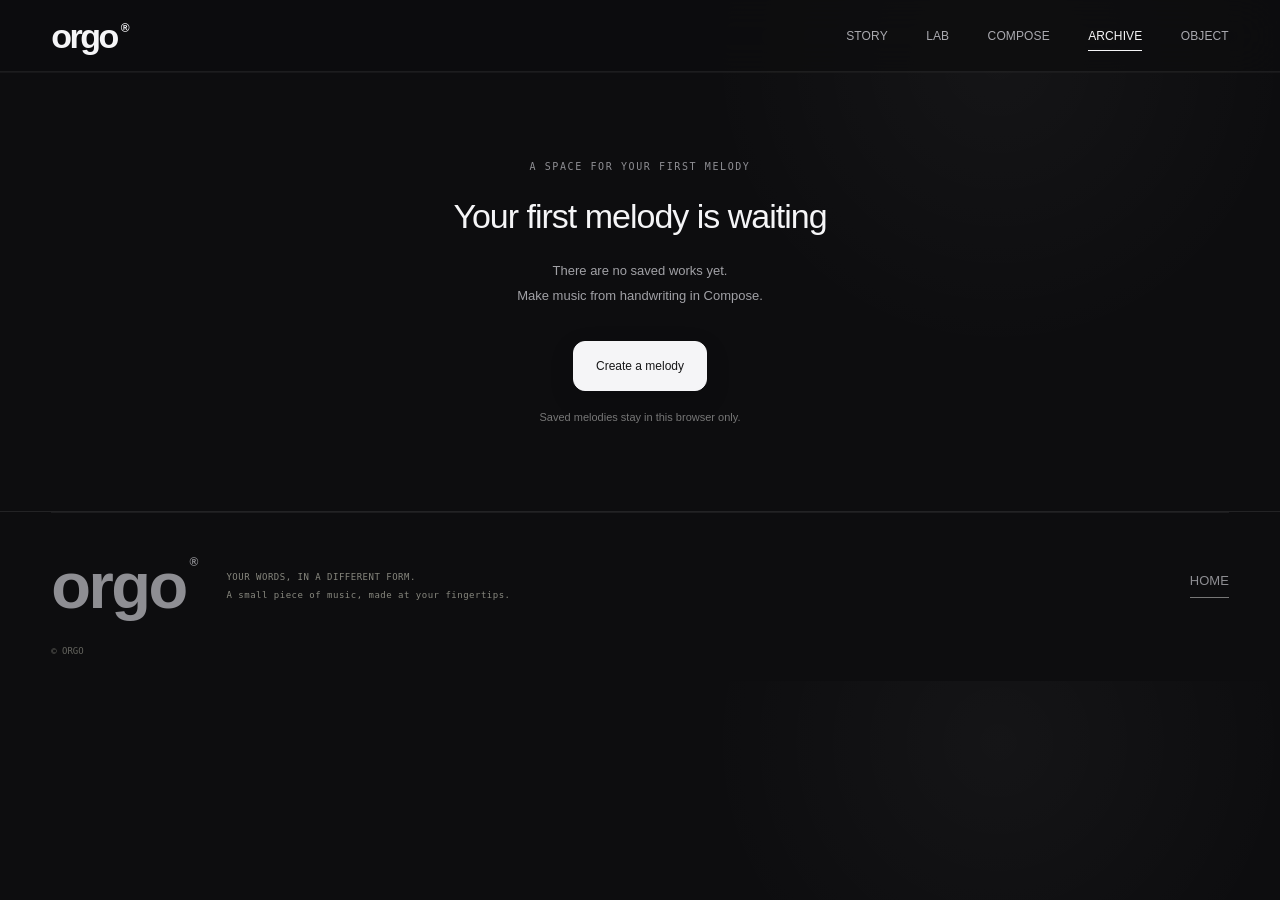
==== commit bd61bccd: "Split home, story, and lab views" ====
--- a/archive.html
+++ b/archive.html
@@ -5,7 +5,7 @@
   <meta name="viewport" content="width=device-width, initial-scale=1">
   <meta name="google" content="notranslate">
   <title>Archive — ORGO</title>
-  <link rel="stylesheet" href="site.css?v=title-motion-86">
+  <link rel="stylesheet" href="site.css?v=split-sections-99">
   <script src="i18n.js?v=title-motion-86" defer></script>
   <script src="site.js?v=archive-musicbox-87" defer></script>
 </head>
@@ -19,7 +19,8 @@
     </a>
 
     <nav class="site-nav" aria-label="메인 메뉴">
-      <a href="index.html#story">STORY</a>
+      <a href="index.html?view=story">STORY</a>
+      <a href="index.html?view=lab">LAB</a>
       <a href="compose.html">COMPOSE</a>
       <a href="archive.html" aria-current="page">ARCHIVE</a>
       <a href="object.html">OBJECT</a>
--- a/site.css
+++ b/site.css
@@ -2854,6 +2854,27 @@
 .home-main > .signal-bridge { order: 4; }
 .home-main > .sound-lab { order: 5; }
 
+/* The landing page ends after the COMPOSE primer. STORY and LAB reuse the
+   same sections as focused menu views so their animations and controls stay intact. */
+html[data-orgo-view="home"] .home-main > .story-narrative,
+html[data-orgo-view="home"] .home-main > .signal-bridge,
+html[data-orgo-view="home"] .home-main > .sound-lab,
+html[data-orgo-view="story"] .home-main > .hero,
+html[data-orgo-view="story"] .home-main > .compose-primer,
+html[data-orgo-view="story"] .home-main > .signal-bridge,
+html[data-orgo-view="story"] .home-main > .sound-lab,
+html[data-orgo-view="lab"] .home-main > .hero,
+html[data-orgo-view="lab"] .home-main > .compose-primer,
+html[data-orgo-view="lab"] .home-main > .story-narrative {
+  display: none !important;
+}
+
+html[data-orgo-view="story"] .home-main > .story-narrative,
+html[data-orgo-view="lab"] .home-main > .signal-bridge,
+html[data-orgo-view="lab"] .home-main > .sound-lab {
+  display: block;
+}
+
 .story.story-narrative {
   display: block;
   padding: 0;
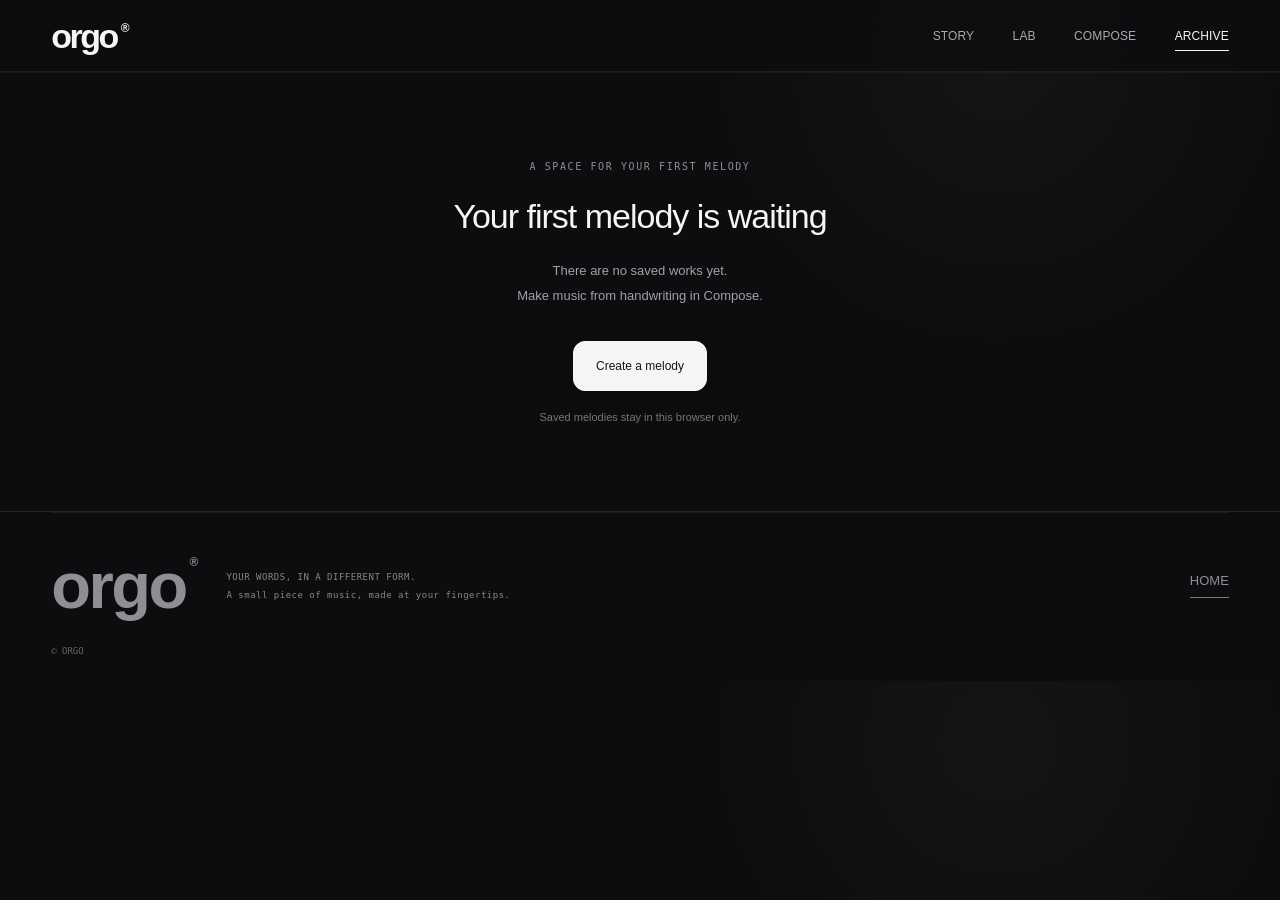
==== commit a4380e07: "Remove Object navigation and related code" ====
--- a/archive.html
+++ b/archive.html
@@ -23,7 +23,6 @@
       <a href="index.html?view=lab">LAB</a>
       <a href="compose.html">COMPOSE</a>
       <a href="archive.html" aria-current="page">ARCHIVE</a>
-      <a href="object.html">OBJECT</a>
     </nav>
 
   </header>
--- a/site.css
+++ b/site.css
@@ -1,16 +1,16 @@
-:root {
-  --background: #0d0d0f;
-  --surface: #171719;
-  --surface-raised: #202023;
-  --text: #f5f5f7;
-  --muted: #a1a1a6;
-  --border: #ffffff17;
-  --paper: #f5f5f7;
-  --radius-small: 12px;
-  --radius-medium: 18px;
-  --radius-large: 26px;
-}
-
+:root {
+  --background: #0d0d0f;
+  --surface: #171719;
+  --surface-raised: #202023;
+  --text: #f5f5f7;
+  --muted: #a1a1a6;
+  --border: #ffffff17;
+  --paper: #f5f5f7;
+  --radius-small: 12px;
+  --radius-medium: 18px;
+  --radius-large: 26px;
+}
+
 * {
   box-sizing: border-box;
 }
@@ -18,195 +18,445 @@
 [hidden] {
   display: none !important;
 }
-
-html {
-  scroll-behavior: smooth;
-  scroll-padding-top: 110px;
-}
-
-body {
-  margin: 0;
-  background:
-    radial-gradient(circle at 78% 9%, #ffffff08 0, transparent 25%),
-    var(--background);
-  color: var(--text);
-  font-family: -apple-system, BlinkMacSystemFont, "SF Pro Display", "Pretendard Variable", "Apple SD Gothic Neo", "Segoe UI", sans-serif;
-  -webkit-font-smoothing: antialiased;
-  text-rendering: optimizeLegibility;
-}
-
-a {
-  color: inherit;
-  text-decoration: none;
-}
-
-button,
-input {
-  font: inherit;
-}
-
-button {
-  cursor: pointer;
-}
-
-button,
-a,
-input {
-  -webkit-tap-highlight-color: transparent;
-}
-
-a:focus-visible,
-button:focus-visible,
-input:focus-visible {
-  outline: 2px solid #d1c4a5;
-  outline-offset: 6px;
-}
-
-button:disabled {
-  opacity: 0.45;
-  cursor: default;
-}
-
-img {
-  max-width: 100%;
-}
-
-.skip-link {
-  position: fixed;
-  top: -100px;
-  left: 20px;
-  padding: 12px 18px;
-  color: #111;
-  background: #fff;
-  z-index: 100;
-}
-
-.skip-link:focus {
-  top: 10px;
-}
-
-/* HEADER */
-
-.site-header {
-  position: sticky;
-  top: 0;
-  z-index: 40;
-  min-height: 72px;
-  padding: 12px 4%;
-  display: flex;
-  align-items: center;
-  justify-content: space-between;
-  gap: 24px;
-  border-bottom: 1px solid #ffffff12;
-  background: #0d0d0fc7;
-  box-shadow: 0 1px 0 #00000052;
-  backdrop-filter: blur(24px) saturate(125%);
-  -webkit-backdrop-filter: blur(24px) saturate(125%);
-}
-
-.brand {
-  display: inline-flex;
-  align-items: baseline;
-  gap: 4px;
-  font-size: 34px;
-  font-weight: 650;
-  letter-spacing: -2.5px;
-  line-height: 1;
-  white-space: nowrap;
-}
-
-.brand sup {
-  align-self: flex-start;
-  margin-top: 3px;
-  font-size: 12px;
-  letter-spacing: 0;
-}
-
-.site-nav {
-  display: flex;
-  gap: clamp(20px, 3vw, 50px);
-  align-items: center;
-}
-
-.site-nav a {
-  position: relative;
-  padding: 8px 0;
-  font-size: 12px;
-  color: #aaaab0;
-  letter-spacing: .01em;
-}
-
-.site-nav a::after {
-  content: "";
-  position: absolute;
-  bottom: 0;
-  left: 0;
-  width: 100%;
-  height: 1px;
-  background: var(--text);
-  transform: scaleX(0);
-  transform-origin: left;
-  transition: transform 220ms ease;
-}
-
-.site-nav a:hover::after,
-.site-nav a[aria-current="page"]::after {
-  transform: scaleX(1);
-}
-
-.site-nav a[aria-current="page"] {
-  color: var(--text);
-}
-
-.outline-link,
-.solid-link {
-  display: inline-flex;
-  justify-content: space-between;
-  align-items: center;
-  gap: 35px;
-  padding: 17px 22px;
-  font-size: 12px;
-  border: 1px solid #ffffff24;
-  border-radius: var(--radius-small);
-  background: transparent;
-  color: var(--text);
-}
-
-.outline-link:hover {
-  border-color: #ffffff3d;
-  background: #ffffff0b;
-}
-
-.solid-link {
-  background: var(--paper);
-  border-color: var(--paper);
-  color: #161617;
-  box-shadow: 0 8px 24px #00000026;
-}
-
-.solid-link:hover {
-  background: #fff;
-}
-
-.text-link {
-  display: inline-flex;
-  align-items: center;
-  gap: 36px;
-  font-size: 13px;
-  padding-bottom: 9px;
-  border-bottom: 1px solid #777;
-}
-
-.text-link span {
-  transition: transform 200ms ease;
-}
-
-.text-link:hover span {
-  transform: translate(3px, -3px);
-}
-
-/* HOME HERO */
-
+
+html {
+  scroll-behavior: smooth;
+  scroll-padding-top: 110px;
+}
+
+body {
+  margin: 0;
+  background:
+    radial-gradient(circle at 78% 9%, #ffffff08 0, transparent 25%),
+    var(--background);
+  color: var(--text);
+  font-family: -apple-system, BlinkMacSystemFont, "SF Pro Display", "Pretendard Variable", "Apple SD Gothic Neo", "Segoe UI", sans-serif;
+  -webkit-font-smoothing: antialiased;
+  text-rendering: optimizeLegibility;
+}
+
+body.is-intro-open {
+  overflow: hidden;
+}
+
+/* HOME INTRO */
+
+.site-intro {
+  position: fixed;
+  inset: 0;
+  z-index: 1000;
+  display: grid;
+  place-items: center;
+  overflow: hidden;
+  color: #f5f5f7;
+  background: #09090a;
+  isolation: isolate;
+  transition: opacity .72s cubic-bezier(.22, 1, .36, 1),
+    visibility .72s;
+}
+
+html.has-seen-site-intro .site-intro,
+html[data-orgo-view="story"] .site-intro,
+html[data-orgo-view="lab"] .site-intro {
+  display: none;
+}
+
+.site-intro::before {
+  content: "";
+  position: absolute;
+  width: min(86vw, 1120px);
+  aspect-ratio: 1;
+  border: 1px solid #ffffff0d;
+  border-radius: 50%;
+  opacity: 0;
+  transform: scale(.72);
+  transition: opacity 1.4s ease .18s, transform 2.8s cubic-bezier(.16, 1, .3, 1);
+}
+
+.site-intro.is-active::before {
+  opacity: 1;
+  transform: scale(1.08);
+}
+
+.site-intro-grid {
+  position: absolute;
+  inset: 0;
+  z-index: -1;
+  opacity: .34;
+  background-image:
+    linear-gradient(#ffffff08 1px, transparent 1px),
+    linear-gradient(90deg, #ffffff08 1px, transparent 1px);
+  background-size: 6.25vw 6.25vw;
+  -webkit-mask-image: radial-gradient(circle at center, #000 0, transparent 72%);
+  mask-image: radial-gradient(circle at center, #000 0, transparent 72%);
+}
+
+.site-intro-content {
+  width: min(88vw, 1120px);
+  transform: translateY(18px);
+}
+
+.site-intro-kicker {
+  margin: 0 0 clamp(24px, 4vw, 54px);
+  color: #8d8d92;
+  font-family: "IBM Plex Mono", "SFMono-Regular", Consolas, monospace;
+  font-size: clamp(10px, .74vw, 13px);
+  letter-spacing: .22em;
+  opacity: 0;
+  transform: translateY(14px);
+}
+
+.site-intro.is-active .site-intro-kicker {
+  animation: introFadeUp .7s cubic-bezier(.22, 1, .36, 1) .12s forwards;
+}
+
+.site-intro-title {
+  margin: 0;
+  font-size: clamp(54px, 8.9vw, 148px);
+  font-weight: 560;
+  letter-spacing: -.075em;
+  line-height: .9;
+}
+
+.site-intro-line {
+  display: block;
+  overflow: hidden;
+  padding: .04em .08em .12em 0;
+}
+
+.site-intro-line > span {
+  display: block;
+  transform: translateY(112%) rotate(1.5deg);
+  transform-origin: left bottom;
+}
+
+.site-intro-line-muted {
+  color: #85858a;
+}
+
+.site-intro.is-active .site-intro-line:first-child > span {
+  animation: introTitleRise 1.05s cubic-bezier(.16, 1, .3, 1) .24s forwards;
+}
+
+.site-intro.is-active .site-intro-line:nth-child(2) > span {
+  animation: introTitleRise 1.05s cubic-bezier(.16, 1, .3, 1) .46s forwards;
+}
+
+.site-intro-description {
+  margin: clamp(22px, 3.5vw, 48px) 0 0;
+  color: #b0b0b5;
+  font-size: clamp(13px, 1.05vw, 18px);
+  letter-spacing: -.02em;
+  opacity: 0;
+  transform: translateY(12px);
+}
+
+.site-intro.is-active .site-intro-description {
+  animation: introFadeUp .75s cubic-bezier(.22, 1, .36, 1) 1s forwards;
+}
+
+.site-intro-progress {
+  width: 100%;
+  height: 1px;
+  margin-top: clamp(30px, 5vw, 70px);
+  overflow: hidden;
+  background: #ffffff1a;
+  opacity: 0;
+}
+
+.site-intro-progress i {
+  display: block;
+  width: 100%;
+  height: 100%;
+  background: #f5f5f7;
+  transform: scaleX(0);
+  transform-origin: left center;
+}
+
+.site-intro.is-active .site-intro-progress {
+  animation: introProgressReveal .25s ease .82s forwards;
+}
+
+.site-intro.is-active .site-intro-progress i {
+  animation: introProgress 2.45s cubic-bezier(.22, 1, .36, 1) .86s forwards;
+}
+
+.site-intro-skip {
+  position: absolute;
+  right: clamp(22px, 4vw, 70px);
+  bottom: clamp(20px, 3vw, 46px);
+  display: flex;
+  align-items: center;
+  gap: 9px;
+  padding: 10px 0;
+  border: 0;
+  color: #8f8f94;
+  background: none;
+  font-family: "IBM Plex Mono", "SFMono-Regular", Consolas, monospace;
+  font-size: 11px;
+  letter-spacing: .18em;
+  opacity: 0;
+  transition: color .25s ease;
+}
+
+.site-intro.is-active .site-intro-skip {
+  animation: introFadeUp .6s ease 1.1s forwards;
+}
+
+.site-intro-skip:hover,
+.site-intro-skip:focus-visible {
+  color: #f5f5f7;
+}
+
+.site-intro.is-leaving {
+  visibility: hidden;
+  opacity: 0;
+  pointer-events: none;
+}
+
+.site-intro.is-leaving .site-intro-content {
+  transform: translateY(-16px) scale(.985);
+  opacity: 0;
+  transition: transform .7s cubic-bezier(.22, 1, .36, 1), opacity .45s ease;
+}
+
+@keyframes introTitleRise {
+  to { transform: translateY(0) rotate(0); }
+}
+
+@keyframes introFadeUp {
+  to { opacity: 1; transform: translateY(0); }
+}
+
+@keyframes introProgressReveal {
+  to { opacity: 1; }
+}
+
+@keyframes introProgress {
+  to { transform: scaleX(1); }
+}
+
+@media (max-width: 650px) {
+  .site-intro-content {
+    width: 88vw;
+    transform: translateY(0);
+  }
+
+  .site-intro-title {
+    font-size: clamp(46px, 15vw, 72px);
+    line-height: .95;
+  }
+
+  .site-intro-description {
+    max-width: 280px;
+    line-height: 1.65;
+  }
+
+  .site-intro-grid {
+    background-size: 72px 72px;
+  }
+}
+
+@media (prefers-reduced-motion: reduce) {
+  .site-intro,
+  .site-intro::before,
+  .site-intro-content {
+    transition-duration: .1s;
+  }
+
+  .site-intro::before {
+    opacity: .75;
+    transform: scale(1);
+  }
+
+  .site-intro-kicker,
+  .site-intro-line > span,
+  .site-intro-description,
+  .site-intro-progress,
+  .site-intro-skip {
+    animation: none !important;
+    opacity: 1;
+    transform: none;
+  }
+
+  .site-intro-progress i {
+    animation: none !important;
+    transform: scaleX(1);
+  }
+}
+
+a {
+  color: inherit;
+  text-decoration: none;
+}
+
+button,
+input {
+  font: inherit;
+}
+
+button {
+  cursor: pointer;
+}
+
+button,
+a,
+input {
+  -webkit-tap-highlight-color: transparent;
+}
+
+a:focus-visible,
+button:focus-visible,
+input:focus-visible {
+  outline: 2px solid #d1c4a5;
+  outline-offset: 6px;
+}
+
+button:disabled {
+  opacity: 0.45;
+  cursor: default;
+}
+
+img {
+  max-width: 100%;
+}
+
+.skip-link {
+  position: fixed;
+  top: -100px;
+  left: 20px;
+  padding: 12px 18px;
+  color: #111;
+  background: #fff;
+  z-index: 100;
+}
+
+.skip-link:focus {
+  top: 10px;
+}
+
+/* HEADER */
+
+.site-header {
+  position: sticky;
+  top: 0;
+  z-index: 40;
+  min-height: 72px;
+  padding: 12px 4%;
+  display: flex;
+  align-items: center;
+  justify-content: space-between;
+  gap: 24px;
+  border-bottom: 1px solid #ffffff12;
+  background: #0d0d0fc7;
+  box-shadow: 0 1px 0 #00000052;
+  backdrop-filter: blur(24px) saturate(125%);
+  -webkit-backdrop-filter: blur(24px) saturate(125%);
+}
+
+.brand {
+  display: inline-flex;
+  align-items: baseline;
+  gap: 4px;
+  font-size: 34px;
+  font-weight: 650;
+  letter-spacing: -2.5px;
+  line-height: 1;
+  white-space: nowrap;
+}
+
+.brand sup {
+  align-self: flex-start;
+  margin-top: 3px;
+  font-size: 12px;
+  letter-spacing: 0;
+}
+
+.site-nav {
+  display: flex;
+  gap: clamp(20px, 3vw, 50px);
+  align-items: center;
+}
+
+.site-nav a {
+  position: relative;
+  padding: 8px 0;
+  font-size: 12px;
+  color: #aaaab0;
+  letter-spacing: .01em;
+}
+
+.site-nav a::after {
+  content: "";
+  position: absolute;
+  bottom: 0;
+  left: 0;
+  width: 100%;
+  height: 1px;
+  background: var(--text);
+  transform: scaleX(0);
+  transform-origin: left;
+  transition: transform 220ms ease;
+}
+
+.site-nav a:hover::after,
+.site-nav a[aria-current="page"]::after {
+  transform: scaleX(1);
+}
+
+.site-nav a[aria-current="page"] {
+  color: var(--text);
+}
+
+.outline-link,
+.solid-link {
+  display: inline-flex;
+  justify-content: space-between;
+  align-items: center;
+  gap: 35px;
+  padding: 17px 22px;
+  font-size: 12px;
+  border: 1px solid #ffffff24;
+  border-radius: var(--radius-small);
+  background: transparent;
+  color: var(--text);
+}
+
+.outline-link:hover {
+  border-color: #ffffff3d;
+  background: #ffffff0b;
+}
+
+.solid-link {
+  background: var(--paper);
+  border-color: var(--paper);
+  color: #161617;
+  box-shadow: 0 8px 24px #00000026;
+}
+
+.solid-link:hover {
+  background: #fff;
+}
+
+.text-link {
+  display: inline-flex;
+  align-items: center;
+  gap: 36px;
+  font-size: 13px;
+  padding-bottom: 9px;
+  border-bottom: 1px solid #777;
+}
+
+.text-link span {
+  transition: transform 200ms ease;
+}
+
+.text-link:hover span {
+  transform: translate(3px, -3px);
+}
+
+/* HOME HERO */
+
 .hero {
   position: relative;
   min-height: 165svh;
@@ -219,104 +469,104 @@
   min-height: calc(100svh - 1px);
   display: grid;
   grid-template-columns: 1fr 1fr;
-  padding: 46px 4% 118px;
-}
-
-.hero-copy {
-  display: flex;
-  flex-direction: column;
-  position: relative;
-  z-index: 2;
-  pointer-events: none;
-}
-
-.eyebrow {
-  margin: 0;
-  font-family: monospace;
-  font-size: 10px;
-  font-weight: 400;
-  letter-spacing: 2.4px;
-  color: var(--muted);
-}
-
-.hero h1 {
-  margin: 65px 0 50px;
-  font-size: clamp(58px, 7.6vw, 145px);
-  line-height: 1.04;
-  font-weight: 500;
-  letter-spacing: -0.075em;
-  white-space: nowrap;
-}
-
-.hero h1 span {
-  color: #9e9e99;
-}
-
-.hero-description {
-  margin: auto 0 16px;
-  font-size: 15px;
-  line-height: 2;
-}
-
-.hero-description span {
-  color: var(--muted);
-}
-
-.hero-actions {
-  display: flex;
-  align-items: center;
-  gap: 24px;
-  margin: 0 0 10px;
-  pointer-events: auto;
-}
-
-.hero-actions .solid-link {
-  min-height: 48px;
-  padding: 14px 21px;
-  border: 1px solid #f4f4f1;
-  border-radius: 10px;
-  background: #f4f4f1;
-  color: #151517;
-  font-size: 11px;
-  font-weight: 600;
-  letter-spacing: .025em;
-  text-shadow: none;
-  box-shadow: none;
-  backdrop-filter: none;
-  -webkit-backdrop-filter: none;
-  transition:
-    border-color 180ms ease,
-    background 180ms ease,
-    color 180ms ease,
-    transform 180ms ease;
-}
-
-.hero-actions .solid-link::before {
-  content: none;
-}
-
-.hero-actions .solid-link::after {
-  content: none;
-}
-
-.hero-actions .solid-link:hover {
-  border-color: #fff;
-  background: #fff;
-  color: #0d0d0f;
-  transform: translateY(-1px);
-}
-
-.hero-actions .solid-link:active {
-  background: #deded9;
-  border-color: #deded9;
-  transform: translateY(0);
-}
-
-.hero-actions .text-link {
-  gap: 18px;
-  font-size: 11px;
-}
-
+  padding: 46px 4% 118px;
+}
+
+.hero-copy {
+  display: flex;
+  flex-direction: column;
+  position: relative;
+  z-index: 2;
+  pointer-events: none;
+}
+
+.eyebrow {
+  margin: 0;
+  font-family: monospace;
+  font-size: 10px;
+  font-weight: 400;
+  letter-spacing: 2.4px;
+  color: var(--muted);
+}
+
+.hero h1 {
+  margin: 65px 0 50px;
+  font-size: clamp(58px, 7.6vw, 145px);
+  line-height: 1.04;
+  font-weight: 500;
+  letter-spacing: -0.075em;
+  white-space: nowrap;
+}
+
+.hero h1 span {
+  color: #9e9e99;
+}
+
+.hero-description {
+  margin: auto 0 16px;
+  font-size: 15px;
+  line-height: 2;
+}
+
+.hero-description span {
+  color: var(--muted);
+}
+
+.hero-actions {
+  display: flex;
+  align-items: center;
+  gap: 24px;
+  margin: 0 0 10px;
+  pointer-events: auto;
+}
+
+.hero-actions .solid-link {
+  min-height: 48px;
+  padding: 14px 21px;
+  border: 1px solid #f4f4f1;
+  border-radius: 10px;
+  background: #f4f4f1;
+  color: #151517;
+  font-size: 11px;
+  font-weight: 600;
+  letter-spacing: .025em;
+  text-shadow: none;
+  box-shadow: none;
+  backdrop-filter: none;
+  -webkit-backdrop-filter: none;
+  transition:
+    border-color 180ms ease,
+    background 180ms ease,
+    color 180ms ease,
+    transform 180ms ease;
+}
+
+.hero-actions .solid-link::before {
+  content: none;
+}
+
+.hero-actions .solid-link::after {
+  content: none;
+}
+
+.hero-actions .solid-link:hover {
+  border-color: #fff;
+  background: #fff;
+  color: #0d0d0f;
+  transform: translateY(-1px);
+}
+
+.hero-actions .solid-link:active {
+  background: #deded9;
+  border-color: #deded9;
+  transform: translateY(0);
+}
+
+.hero-actions .text-link {
+  gap: 18px;
+  font-size: 11px;
+}
+
 .hero-art {
   position: relative;
   display: grid;
@@ -327,31 +577,31 @@
 .hero-art::after {
   content: "";
   position: absolute;
-  z-index: 1;
-  width: min(84%, 520px);
-  aspect-ratio: 1;
-  border: 1px solid #b9a97926;
-  border-radius: 50%;
-  background:
-    radial-gradient(circle, transparent 0 27%, #c7b77d19 27.25% 27.6%, transparent 27.85% 43%, #c7b77d12 43.25% 43.6%, transparent 43.85% 100%);
-  opacity: calc(var(--explode, 0) * .82);
+  z-index: 1;
+  width: min(84%, 520px);
+  aspect-ratio: 1;
+  border: 1px solid #b9a97926;
+  border-radius: 50%;
+  background:
+    radial-gradient(circle, transparent 0 27%, #c7b77d19 27.25% 27.6%, transparent 27.85% 43%, #c7b77d12 43.25% 43.6%, transparent 43.85% 100%);
+  opacity: calc(var(--explode, 0) * .82);
   pointer-events: none;
-  transform: scale(calc(.7 + var(--explode, 0) * .3));
-  animation: mechanical-resonance 4.8s ease-in-out infinite;
-}
-
+  transform: scale(calc(.7 + var(--explode, 0) * .3));
+  animation: mechanical-resonance 4.8s ease-in-out infinite;
+}
+
 .music-box {
   position: relative;
   z-index: 2;
   display: block;
-  width: min(100%, 650px);
-  transform: translateY(calc(var(--explode, 0) * -8px)) rotate(calc(-8deg + var(--explode, 0) * 8deg));
+  width: min(100%, 650px);
+  transform: translateY(calc(var(--explode, 0) * -8px)) rotate(calc(-8deg + var(--explode, 0) * 8deg));
   transition:
     transform 650ms cubic-bezier(0.2, 0.8, 0.2, 1),
     filter 650ms ease;
-  filter: drop-shadow(0 35px 35px #0008);
-}
-
+  filter: drop-shadow(0 35px 35px #0008);
+}
+
 .music-box .product-image {
   display: block;
   width: 100%;
@@ -417,22 +667,22 @@
   will-change: opacity, transform;
 }
 
-.explode-complete {
-  transform: translateY(calc((1 - var(--explode, 0)) * 34px)) scale(calc(.94 + var(--explode, 0) * .06));
-  transition: opacity 160ms linear;
+.explode-complete {
+  transform: translateY(calc((1 - var(--explode, 0)) * 34px)) scale(calc(.94 + var(--explode, 0) * .06));
+  transition: opacity 160ms linear;
 }
 
 .hero:not(.is-exploding) .music-box:hover,
 .hero:not(.is-exploding) .music-box:focus-visible {
-  transform: perspective(1000px) rotate(-2deg) rotateY(-7deg) scale(1.035);
-  filter: drop-shadow(0 45px 45px #000c);
-}
-
+  transform: perspective(1000px) rotate(-2deg) rotateY(-7deg) scale(1.035);
+  filter: drop-shadow(0 45px 45px #000c);
+}
+
 .orbit {
   position: absolute;
   width: 120%;
   height: 56%;
-  opacity: .72;
+  opacity: .72;
   overflow: visible;
   pointer-events: none;
   transform-origin: 50% 50%;
@@ -464,601 +714,987 @@
 .orbit-two .orbit-track {
   stroke: #30302b;
 }
-
+
 .hero-bottom-line {
-  position: absolute;
-  bottom: 0;
-  left: 4%;
-  right: 4%;
-  border-top: 1px solid var(--border);
-  display: grid;
-  grid-template-columns: minmax(180px, 1.25fr) repeat(3, minmax(145px, 1fr));
-  gap: 0;
-  min-height: 84px;
-  padding: 0;
-  color: var(--muted);
+  position: absolute;
+  bottom: 0;
+  left: 4%;
+  right: 4%;
+  border-top: 1px solid var(--border);
+  display: grid;
+  grid-template-columns: minmax(180px, 1.25fr) repeat(3, minmax(145px, 1fr));
+  gap: 0;
+  min-height: 84px;
+  padding: 0;
+  color: var(--muted);
   font: 9px monospace;
 }
-
-.hero-path-label {
-  display: flex;
-  align-items: center;
-  min-width: 0;
-  padding: 0 22px;
-  color: #a0a29f;
-  line-height: 1.6;
-}
-
-.hero-path a {
-  display: grid;
-  grid-template-columns: auto 1fr;
-  gap: 5px 11px;
-  align-content: center;
-  min-width: 0;
-  padding: 15px 18px;
-  border-left: 1px solid var(--border);
-  color: #d5d6d1;
-  transition: background 180ms ease, color 180ms ease;
-}
-
-.hero-path a:hover,
-.hero-path a:focus-visible {
-  background: #ffffff08;
-  color: #fff;
-}
-
-.hero-path b {
-  grid-row: 1 / 3;
-  align-self: center;
-  color: #7f8280;
-  font-size: 8px;
-  font-weight: 400;
-}
-
-.hero-path span { font-size: 10px; }
-
-.hero-path small {
-  overflow: hidden;
-  color: #777a78;
-  font-size: 7px;
-  text-overflow: ellipsis;
-  white-space: nowrap;
-}
-
-/* COMPOSE FIRST — explain the primary experience before the sound lab */
-
-.compose-primer {
-  position: relative;
-  display: grid;
-  min-height: 76svh;
-  padding: clamp(92px, 11vw, 168px) 5%;
-  overflow: hidden;
-  background:
-    radial-gradient(circle at 20% 48%, #ffffff0b 0, transparent 31%),
-    linear-gradient(135deg, #151517, #0d0d0f 68%);
-}
-
-.compose-primer-inner {
-  display: grid;
-  grid-template-columns: minmax(0, 1.08fr) minmax(360px, .82fr);
-  align-items: center;
-  gap: clamp(54px, 8vw, 140px);
-  width: min(100%, 1480px);
-  margin: auto;
-}
-
-.compose-primer-copy h2 {
-  max-width: 760px;
-  margin: 0 0 10px;
-  padding-bottom: .24em;
-  font-size: clamp(52px, 6.6vw, 102px);
-  font-weight: 500;
-  line-height: 1;
-  letter-spacing: -.072em;
-}
-
-.compose-primer-copy h2 span { color: #a1a1a6; }
-
-.compose-primer-copy > p {
-  max-width: 610px;
-  margin: 0;
-  color: #a1a1a6;
-  font-size: 13px;
-  line-height: 1.75;
-}
-
-.compose-primer-action {
-  display: inline-flex;
-  align-items: center;
-  justify-content: center;
-  min-height: 52px;
-  margin-top: 34px;
-  padding: 14px 23px;
-  border-radius: 14px;
-  background: #f5f5f7;
-  color: #171719;
-  font-size: 13px;
-  font-weight: 600;
-  letter-spacing: -.015em;
-  box-shadow: 0 14px 36px #00000038, inset 0 1px 0 #fff;
-  transition: background 180ms ease, transform 180ms ease, box-shadow 180ms ease;
-}
-
-.compose-primer-action:hover,
-.compose-primer-action:focus-visible {
-  background: #fff;
-  transform: translateY(-2px);
-  box-shadow: 0 18px 44px #00000052, inset 0 1px 0 #fff;
-}
-
-.compose-primer-steps {
-  display: grid;
-  gap: 12px;
-  margin: 0;
-  padding: 0;
-  list-style: none;
-}
-
-.compose-primer-steps li {
-  display: grid;
-  grid-template-columns: 42px 1fr;
-  gap: 18px;
-  align-items: start;
-  padding: 23px 24px;
-  border-radius: 18px;
-  background: #ffffff06;
-  box-shadow: inset 0 1px 0 #ffffff08;
-}
-
-.compose-primer-steps b {
-  padding-top: 4px;
-  color: #8e8e93;
-  font: 10px/1 monospace;
-  letter-spacing: .12em;
-}
-
-.compose-primer-steps strong {
-  display: block;
-  color: #f5f5f7;
-  font-size: 17px;
-  font-weight: 500;
-  letter-spacing: -.025em;
-}
-
-.compose-primer-steps p {
-  margin: 8px 0 0;
-  color: #8e8e93;
-  font-size: 11px;
-  line-height: 1.55;
-}
-
-@media (max-width: 900px) {
-  .compose-primer {
-    min-height: auto;
-    padding: 96px 6%;
-  }
-
-  .compose-primer-inner {
-    grid-template-columns: 1fr;
-    gap: 58px;
-  }
-
-  .compose-primer-copy h2 {
-    font-size: clamp(48px, 11vw, 78px);
-  }
-}
-
-@media (max-width: 650px) {
-  .compose-primer { padding: 78px 7%; }
-  .compose-primer-copy h2 { margin: 0 0 22px; }
-  .compose-primer-copy > p { font-size: 12px; }
-  .compose-primer-action { width: 100%; margin-top: 28px; }
-  .compose-primer-inner { gap: 42px; }
-  .compose-primer-steps li { grid-template-columns: 34px 1fr; padding: 20px; }
-}
-
-/* HERO TO SOUND LAB TRANSITION */
-
-.signal-bridge {
-  --bridge-progress: 0;
-  --bridge-wave: 0;
-  --bridge-recorder: 0;
-  --bridge-recorder-x: 12%;
-  --bridge-exit: 0;
-  --recorder-back: 1;
-  --recorder-side: 0;
-  --recorder-angle: 0;
-  --recorder-front: 0;
-  position: relative;
-  min-height: 185svh;
-  overflow: clip;
-  border-top: 1px solid var(--border);
-  background:
-    radial-gradient(circle at 78% 58%, #2d303200 0, #2d303200 20%, transparent 54%),
-    linear-gradient(180deg, #101010 0%, #151617 62%, #111213 100%);
-}
-
-.signal-bridge-stage {
-  position: sticky;
-  top: 0;
-  height: 100svh;
-  min-height: 620px;
-  overflow: hidden;
-  isolation: isolate;
-}
-
-.signal-bridge-stage::before {
-  content: "";
-  position: absolute;
-  inset: 0;
-  z-index: -2;
-  background: radial-gradient(circle at 72% 57%, #34383b 0, #202325 26%, transparent 61%);
-  opacity: calc(var(--bridge-progress) * .54);
-  -webkit-mask-image: linear-gradient(to bottom, #000 0%, #000 54%, #000b 70%, #0004 86%, transparent 100%);
-  mask-image: linear-gradient(to bottom, #000 0%, #000 54%, #000b 70%, #0004 86%, transparent 100%);
-}
-
-.signal-bridge-grid {
-  position: absolute;
-  inset: 0;
-  z-index: -1;
-  opacity: calc(.08 + var(--bridge-progress) * .08);
-  background-image:
-    linear-gradient(#c5c8ca0a 1px, transparent 1px),
-    linear-gradient(90deg, #c5c8ca0a 1px, transparent 1px);
-  background-size: 6vw 6vw;
-  transform: translateY(calc(var(--bridge-progress) * -2vw));
-}
-
-.signal-bridge-entry {
-  position: absolute;
-  z-index: 1;
-  top: 31%;
-  left: 7%;
-  width: min(31vw, 430px);
-  color: #a8aaab;
-  opacity: clamp(0, calc(1 - var(--bridge-progress) * 4), 1);
-  transform: translate3d(calc(var(--bridge-progress) * -3vw), calc(var(--bridge-progress) * -28px), 0);
-  will-change: opacity, transform;
-  pointer-events: none;
-}
-
-.signal-bridge-entry::after {
-  content: "";
-  display: block;
-  width: min(100%, 310px);
-  height: 1px;
-  margin-top: 30px;
-  background: linear-gradient(90deg, #85898a80, transparent);
-  transform: scaleX(calc(1 - var(--bridge-progress) * .5));
-  transform-origin: left;
-}
-
-.signal-bridge-entry span,
-.signal-bridge-entry small {
-  display: block;
-  font: 8px/1 monospace;
-  letter-spacing: 2px;
-}
-
-.signal-bridge-entry strong {
-  display: block;
-  margin: 24px 0 20px;
-  color: #d2d4d4;
-  font-size: clamp(44px, 4.9vw, 78px);
-  font-weight: 400;
-  line-height: .88;
-  letter-spacing: -.065em;
-}
-
-.signal-bridge-entry small {
-  color: #747778;
-  letter-spacing: 1.55px;
-}
-
-.signal-bridge-recorder {
-  position: absolute;
-  z-index: 4;
-  top: 47%;
-  left: var(--bridge-recorder-x);
-  width: clamp(240px, 25vw, 410px);
-  color: inherit;
-  opacity: calc(1 - var(--bridge-exit));
-  transform:
-    translate3d(-50%, calc(-50% + (1 - var(--bridge-progress)) * 38px - var(--bridge-exit) * 52px), 0)
-    scale(calc(.76 + var(--bridge-recorder) * .18))
-    rotate(calc(-9deg + var(--bridge-recorder) * 9deg));
-  filter: drop-shadow(0 34px 38px #000b);
-  will-change: opacity, transform;
-}
-
-.signal-bridge-recorder-visual {
-  position: relative;
-  display: block;
-  width: 100%;
-  aspect-ratio: 1049 / 1500;
-  perspective: 1200px;
-  transform-style: preserve-3d;
-  transition: transform 400ms cubic-bezier(.2, .8, .2, 1), filter 300ms ease;
-}
-
-.signal-recorder-view {
-  position: absolute;
-  inset: 0;
-  display: block;
-  width: 100%;
-  height: 100%;
-  object-fit: contain;
-  will-change: opacity, transform, filter;
-}
-
-.signal-recorder-back {
-  opacity: var(--recorder-back);
-  transform: translateX(-2%) scale(.96) rotateY(-8deg);
-}
-
-.signal-recorder-side {
-  opacity: var(--recorder-side);
-  transform: translateX(-1%) scale(.94) rotateY(-15deg);
-}
-
-.signal-recorder-angle {
-  opacity: var(--recorder-angle);
-  transform: translateX(1%) scale(.975) rotateY(-7deg);
-}
-
-.signal-recorder-front {
-  opacity: var(--recorder-front);
-  transform: scale(1);
-  filter: brightness(calc(.84 + var(--recorder-front) * .16));
-}
-
-.signal-bridge-recorder.is-recording .signal-recorder-front,
-.signal-bridge-recorder.is-playing .signal-recorder-front {
-  filter: brightness(1.08) drop-shadow(0 0 22px #d9e0e238);
-}
-
-.signal-bridge-recorder.is-playing .signal-bridge-recorder-visual {
-  animation: recorder-listen 1.1s ease-in-out infinite;
-}
-
-.signal-bridge-recorder-status {
-  position: absolute;
-  width: 1px;
-  height: 1px;
-  padding: 0;
-  margin: -1px;
-  overflow: hidden;
-  clip: rect(0 0 0 0);
-  clip-path: inset(50%);
-  white-space: nowrap;
-}
-
-.signal-recorder-controls {
-  position: absolute;
-  inset: 0;
-  z-index: 6;
-  display: block;
-  opacity: 0;
-  pointer-events: none;
-  transition: opacity 260ms ease;
-}
-
-.signal-bridge-recorder.is-front-view .signal-recorder-controls {
-  opacity: 1;
-  pointer-events: auto;
-}
-
-.recorder-control {
-  position: absolute;
-  padding: 0;
-  border: 0;
-  background: transparent;
-  color: transparent;
-  cursor: pointer;
-  overflow: visible;
-  transition: filter 150ms ease, transform 100ms ease;
-}
-
-.recorder-control img {
-  position: absolute;
-  top: 50%;
-  left: 50%;
-  display: block;
-  max-width: none;
-  pointer-events: none;
-  transform: translate(-50%, -50%);
-  user-select: none;
-}
-
-.recorder-control:disabled {
-  cursor: default;
-}
-
-.recorder-control:not(:disabled):hover,
-.recorder-control:not(:disabled):focus-visible {
-  outline: 0;
-  filter: brightness(1.08) drop-shadow(0 0 8px #ffffff30);
-}
-
-.recorder-control:not(:disabled):active {
-  transform: translateY(1px) scale(.94);
-}
-
-.recorder-control-play {
-  top: 63.35%;
-  left: 39.97%;
-  width: 19.4%;
-  aspect-ratio: 1;
-}
-
-.recorder-control-play img { width: 141%; }
-
-.recorder-control-stop,
-.recorder-control-record {
-  aspect-ratio: 1;
-}
-
-.recorder-control-stop {
-  top: 54.5%;
-  left: 29.79%;
-  width: 10.55%;
-}
-
-.recorder-control-record {
-  top: 54.38%;
-  left: 59.25%;
-  width: 11%;
-}
-
-.recorder-control-stop img,
-.recorder-control-record img { width: 144%; }
-
-.signal-bridge-recorder.is-playing .recorder-control-play img {
-  filter: brightness(1.12) drop-shadow(0 0 10px #ffffff45);
-}
-
-.signal-bridge-recorder.is-recording .recorder-control-record img {
-  filter: brightness(1.08) drop-shadow(0 0 12px #ff37375c);
-  animation: recorder-recording-pulse .82s ease-in-out infinite alternate;
-}
-
-.signal-bridge-stage.is-capturing .signal-bridge-thread {
-  stroke: #f1f1e7;
-  stroke-width: 1.8;
-}
-
-.signal-bridge-stage.is-capturing .signal-bridge-glow {
-  opacity: .34;
-}
-
-.signal-bridge-copy {
-  position: absolute;
-  z-index: 2;
-  top: 27%;
-  left: 6%;
-  right: auto;
-  width: min(34vw, 510px);
-  opacity: calc(var(--bridge-progress) * 2.35 - .92 - var(--bridge-exit) * 1.15);
-  transform: translate3d(0, calc(42px - var(--bridge-progress) * 42px - var(--bridge-exit) * 60px), 0);
-  will-change: opacity, transform;
-}
-
-.signal-bridge-copy h2 {
-  margin: 0 0 22px;
-  font-size: clamp(38px, 4.7vw, 76px);
-  font-weight: 400;
-  line-height: 1.05;
-  letter-spacing: -.065em;
-}
-
-.signal-bridge-copy h2 span { color: #a5a8aa; }
-
-.signal-bridge-copy > p {
-  width: min(100%, 480px);
-  margin: 0;
-  color: #a9aaab;
-  font-size: 12px;
-  line-height: 1.9;
-}
-
-.signal-bridge-wave {
-  position: absolute;
-  z-index: 3;
-  left: 3%;
-  right: 3%;
-  bottom: 12%;
-  height: clamp(115px, 18vw, 250px);
-  opacity: calc(1 - var(--bridge-exit));
-  transform: translateY(calc(var(--bridge-exit) * -80px));
-  will-change: opacity, transform;
-}
-
-.signal-bridge-wave svg {
-  display: block;
-  width: 100%;
-  height: 100%;
-  overflow: visible;
-}
-
-.signal-bridge-teeth {
-  stroke: #c7cacb;
-  stroke-width: 1.25;
-  stroke-linecap: round;
-  opacity: calc(.5 - var(--bridge-wave) * .42);
-  transform: translateX(calc(var(--bridge-wave) * -14px));
-  filter: drop-shadow(0 0 4px #d8dbdc2c);
-}
-
-.signal-bridge-teeth line {
-  transform-box: fill-box;
-  transform-origin: center;
-  animation: bridge-spectrum-breathe 4.8s cubic-bezier(.45, 0, .25, 1) infinite;
-}
-
-.signal-bridge-teeth line:nth-child(2),
-.signal-bridge-teeth line:nth-child(8) { animation-delay: -.45s; opacity: .82; }
-.signal-bridge-teeth line:nth-child(3),
-.signal-bridge-teeth line:nth-child(7) { animation-delay: -.9s; opacity: .9; }
-.signal-bridge-teeth line:nth-child(4),
-.signal-bridge-teeth line:nth-child(6) { animation-delay: -1.35s; opacity: .96; }
-.signal-bridge-teeth line:nth-child(5) { animation-delay: -1.8s; }
-.signal-bridge-teeth line:first-child,
-.signal-bridge-teeth line:last-child { opacity: .62; }
-
-.signal-bridge-thread,
-.signal-bridge-staff-line,
-.signal-bridge-glow {
-  fill: none;
-  vector-effect: non-scaling-stroke;
-  stroke-linecap: round;
-  stroke-linejoin: round;
-  stroke-dasharray: 1;
-  stroke-dashoffset: calc(1 - var(--bridge-wave));
-}
-
-.signal-bridge-score {
-  opacity: calc(.34 + var(--bridge-wave) * .16);
-}
-
-.signal-bridge-thread {
-  stroke: #c7c9ca;
-  stroke-width: .9;
-}
-
-.signal-bridge-staff-line {
-  stroke: #b4b7b8;
-  stroke-width: .55;
-  opacity: .52;
-}
-
-.signal-bridge-glow {
-  stroke: #c1c4c5;
-  stroke-width: 4;
-  opacity: calc(var(--bridge-wave) * .055);
-  filter: blur(8px);
-}
-
-.signal-bridge + .sound-lab {
-  margin-top: -1px;
-  border-top: 0;
-}
-
-@keyframes bridge-spectrum-breathe {
-  0%, 100% { transform: scaleY(.84); }
-  42% { transform: scaleY(1.06); }
-  68% { transform: scaleY(.94); }
-}
-
-@keyframes recorder-listen {
-  0%, 100% { transform: translateY(0) scale(1); }
-  50% { transform: translateY(-3px) scale(1.008); }
-}
-
-@keyframes recorder-recording-pulse {
-  from { transform: translate(-50%, -50%) scale(.96); }
-  to { transform: translate(-50%, -50%) scale(1.035); }
-}
+
+.hero-path-label {
+  display: flex;
+  align-items: center;
+  min-width: 0;
+  padding: 0 22px;
+  color: #a0a29f;
+  line-height: 1.6;
+}
+
+.hero-path a {
+  display: grid;
+  grid-template-columns: auto 1fr;
+  gap: 5px 11px;
+  align-content: center;
+  min-width: 0;
+  padding: 15px 18px;
+  border-left: 1px solid var(--border);
+  color: #d5d6d1;
+  transition: background 180ms ease, color 180ms ease;
+}
+
+.hero-path a:hover,
+.hero-path a:focus-visible {
+  background: #ffffff08;
+  color: #fff;
+}
+
+.hero-path b {
+  grid-row: 1 / 3;
+  align-self: center;
+  color: #7f8280;
+  font-size: 8px;
+  font-weight: 400;
+}
+
+.hero-path span { font-size: 10px; }
+
+.hero-path small {
+  overflow: hidden;
+  color: #777a78;
+  font-size: 7px;
+  text-overflow: ellipsis;
+  white-space: nowrap;
+}
+
+/* COMPOSE FIRST — explain the primary experience before the sound lab */
+
+.compose-primer {
+  position: relative;
+  display: grid;
+  min-height: 88svh;
+  padding: clamp(92px, 11vw, 168px) 5%;
+  overflow: hidden;
+  background:
+    radial-gradient(circle at 20% 48%, #ffffff0b 0, transparent 31%),
+    linear-gradient(135deg, #151517, #0d0d0f 68%);
+}
+
+.compose-primer-inner {
+  display: grid;
+  grid-template-columns: minmax(0, 1.08fr) minmax(360px, .82fr);
+  align-items: center;
+  gap: clamp(54px, 8vw, 140px);
+  width: min(100%, 1480px);
+  margin: auto;
+}
+
+.compose-primer-copy h2 {
+  position: relative;
+  max-width: 760px;
+  min-height: 2.08em;
+  margin: 0 0 10px;
+  padding-bottom: .24em;
+  font-size: clamp(52px, 6.6vw, 102px);
+  font-weight: 500;
+  line-height: 1;
+  letter-spacing: -.072em;
+  outline: none;
+  cursor: default;
+  isolation: isolate;
+}
+
+.compose-primer-title-layer {
+  display: grid;
+  position: absolute;
+  inset: 0 auto auto 0;
+  width: 100%;
+  transition: opacity 520ms cubic-bezier(.16, 1, .3, 1),
+    transform 680ms cubic-bezier(.16, 1, .3, 1),
+    filter 520ms ease;
+  will-change: opacity, transform, filter;
+}
+
+.compose-primer-title-layer > span {
+  display: block;
+  color: #f5f5f7;
+  white-space: nowrap;
+}
+
+.compose-primer-title-layer > span:last-child {
+  color: #a1a1a6;
+}
+
+.compose-primer-title-en {
+  opacity: 1;
+  transform: translate3d(0, 0, 0);
+  filter: blur(0);
+}
+
+.compose-primer-title-ko {
+  opacity: 0;
+  font-size: .76em;
+  line-height: 1.13;
+  letter-spacing: -.052em;
+  word-break: keep-all;
+  transform: translate3d(0, 20px, 0);
+  filter: blur(5px);
+}
+
+.compose-primer-motion-title:hover .compose-primer-title-en,
+.compose-primer-motion-title:focus-visible .compose-primer-title-en {
+  opacity: 0;
+  transform: translate3d(0, -18px, 0);
+  filter: blur(5px);
+}
+
+.compose-primer-motion-title:hover .compose-primer-title-ko,
+.compose-primer-motion-title:focus-visible .compose-primer-title-ko {
+  opacity: 1;
+  transform: translate3d(0, 0, 0);
+  filter: blur(0);
+}
+
+.compose-primer-motion-title:focus-visible {
+  box-shadow: 0 0 0 1px #ffffff35;
+  border-radius: 8px;
+}
+
+.compose-primer-copy > p {
+  max-width: 610px;
+  margin: 0;
+  color: #a1a1a6;
+  font-size: 13px;
+  line-height: 1.75;
+}
+
+.compose-primer-action {
+  display: inline-flex;
+  align-items: center;
+  justify-content: center;
+  min-height: 52px;
+  margin-top: 34px;
+  padding: 14px 23px;
+  border-radius: 14px;
+  background: #f5f5f7;
+  color: #171719;
+  font-size: 13px;
+  font-weight: 600;
+  letter-spacing: -.015em;
+  box-shadow: 0 14px 36px #00000038, inset 0 1px 0 #fff;
+  transition: background 180ms ease, transform 180ms ease, box-shadow 180ms ease;
+}
+
+.compose-primer-action:hover,
+.compose-primer-action:focus-visible {
+  background: #fff;
+  transform: translateY(-2px);
+  box-shadow: 0 18px 44px #00000052, inset 0 1px 0 #fff;
+}
+
+.compose-primer-steps {
+  display: grid;
+  gap: 12px;
+  margin: 0;
+  padding: 0;
+  list-style: none;
+}
+
+.compose-primer-steps li {
+  display: grid;
+  grid-template-columns: 42px 1fr;
+  gap: 18px;
+  align-items: start;
+  padding: 23px 24px;
+  border-radius: 18px;
+  background: #ffffff06;
+  box-shadow: inset 0 1px 0 #ffffff08;
+}
+
+.compose-primer-steps b {
+  padding-top: 4px;
+  color: #8e8e93;
+  font: 10px/1 monospace;
+  letter-spacing: .12em;
+}
+
+.compose-primer-steps strong {
+  display: block;
+  color: #f5f5f7;
+  font-size: 17px;
+  font-weight: 500;
+  letter-spacing: -.025em;
+}
+
+.compose-primer-steps p {
+  margin: 8px 0 0;
+  color: #8e8e93;
+  font-size: 11px;
+  line-height: 1.55;
+}
+
+@media (max-width: 900px) {
+  .compose-primer {
+    min-height: auto;
+    padding: 96px 6%;
+  }
+
+  .compose-primer-inner {
+    grid-template-columns: 1fr;
+    gap: 58px;
+  }
+
+  .compose-primer-copy h2 {
+    font-size: clamp(48px, 11vw, 78px);
+  }
+}
+
+@media (max-width: 650px) {
+  .compose-primer { padding: 78px 7%; }
+  .compose-primer-copy h2 { margin: 0 0 22px; }
+  .compose-primer-copy > p { font-size: 12px; }
+  .compose-primer-action { width: 100%; margin-top: 28px; }
+  .compose-primer-inner { gap: 42px; }
+  .compose-primer-steps li { grid-template-columns: 34px 1fr; padding: 20px; }
+}
+
+/* LAB LANDING — touch before explanation */
+
+.lab-landing {
+  --lab-pointer-x: 62%;
+  --lab-pointer-y: 42%;
+  position: relative;
+  display: none;
+  grid-template-columns: minmax(430px, .92fr) minmax(520px, 1.08fr);
+  align-items: center;
+  gap: clamp(48px, 7vw, 128px);
+  min-height: calc(100svh - 80px);
+  padding: clamp(96px, 12vh, 148px) 5% clamp(62px, 8vh, 96px);
+  overflow: hidden;
+  border-bottom: 1px solid #ffffff10;
+  background:
+    radial-gradient(circle at var(--lab-pointer-x) var(--lab-pointer-y), #ffffff0d 0, transparent 24%),
+    linear-gradient(135deg, #151517 0%, #0d0d0f 58%, #111214 100%);
+  isolation: isolate;
+}
+
+.lab-landing::before {
+  content: "";
+  position: absolute;
+  inset: 0;
+  z-index: -2;
+  background:
+    linear-gradient(90deg, transparent 49.85%, #ffffff08 50%, transparent 50.15%),
+    linear-gradient(transparent 49.85%, #ffffff08 50%, transparent 50.15%);
+  background-size: clamp(86px, 8vw, 130px) clamp(86px, 8vw, 130px);
+  -webkit-mask-image: radial-gradient(circle at 73% 48%, #000 0, transparent 68%);
+  mask-image: radial-gradient(circle at 73% 48%, #000 0, transparent 68%);
+  opacity: .7;
+}
+
+.lab-landing::after {
+  content: "";
+  position: absolute;
+  right: -12vw;
+  top: 50%;
+  z-index: -1;
+  width: min(72vw, 1060px);
+  aspect-ratio: 1;
+  border: 1px solid #ffffff0c;
+  border-radius: 50%;
+  box-shadow: inset 0 0 90px #ffffff05, 0 0 120px #0008;
+  transform: translateY(-50%);
+}
+
+.lab-landing-grid {
+  position: absolute;
+  inset: 0;
+  z-index: -1;
+  pointer-events: none;
+}
+
+.lab-landing-copy {
+  position: relative;
+  z-index: 2;
+  max-width: 780px;
+}
+
+.lab-landing-kicker {
+  margin: 0 0 clamp(28px, 4vw, 54px);
+  color: #8e8e93;
+  font: 10px/1.2 "IBM Plex Mono", "SFMono-Regular", Consolas, monospace;
+  letter-spacing: .22em;
+}
+
+.lab-landing-copy h1 {
+  margin: 0;
+  color: #f5f5f7;
+  font-size: clamp(56px, 6.8vw, 112px);
+  font-weight: 500;
+  line-height: .94;
+  letter-spacing: -.072em;
+}
+
+.lab-landing-copy h1 span { color: #929297; }
+
+.lab-landing-description {
+  max-width: 610px;
+  margin: clamp(30px, 4vw, 52px) 0 0;
+  color: #aaaab0;
+  font-size: 14px;
+  line-height: 1.85;
+  word-break: keep-all;
+}
+
+.lab-landing-enter {
+  display: inline-flex;
+  align-items: center;
+  gap: 34px;
+  min-height: 54px;
+  margin-top: clamp(32px, 4.5vw, 58px);
+  padding: 0 6px 0 0;
+  border-bottom: 1px solid #ffffff54;
+  color: #f5f5f7;
+  font: 11px/1 "IBM Plex Mono", "SFMono-Regular", Consolas, monospace;
+  letter-spacing: .15em;
+  text-decoration: none;
+  transition: gap 300ms ease, border-color 300ms ease;
+}
+
+.lab-landing-enter b {
+  font-size: 18px;
+  font-weight: 400;
+  transition: transform 300ms ease;
+}
+
+.lab-landing-enter:hover,
+.lab-landing-enter:focus-visible {
+  gap: 44px;
+  border-color: #fff;
+}
+
+.lab-landing-enter:hover b,
+.lab-landing-enter:focus-visible b { transform: translateY(5px); }
+
+.lab-landing-playground {
+  position: relative;
+  z-index: 2;
+  min-height: min(67vh, 680px);
+  perspective: 1100px;
+}
+
+.lab-touch-card {
+  --card-rotate: 0deg;
+  --card-tilt-x: 0deg;
+  --card-tilt-y: 0deg;
+  --card-delay: 0s;
+  position: absolute;
+  display: flex;
+  flex-direction: column;
+  align-items: flex-start;
+  justify-content: space-between;
+  padding: 22px;
+  overflow: hidden;
+  border: 1px solid #ffffff22;
+  color: #f5f5f7;
+  background: linear-gradient(145deg, #29292dcc, #131315e8 70%);
+  box-shadow: 0 30px 70px #0008, inset 0 1px 0 #ffffff13;
+  text-align: left;
+  cursor: pointer;
+  transform: rotate(var(--card-rotate)) rotateX(var(--card-tilt-y)) rotateY(var(--card-tilt-x));
+  transform-style: preserve-3d;
+  translate: 0 0;
+  transition: border-color 260ms ease, background 260ms ease, box-shadow 260ms ease, scale 260ms ease, transform 120ms ease;
+  animation: lab-touch-drift 5.8s ease-in-out var(--card-delay) infinite alternate;
+}
+
+.lab-touch-card::before {
+  content: "";
+  position: absolute;
+  inset: 0;
+  background: radial-gradient(circle at 68% 28%, #ffffff17 0, transparent 34%);
+  opacity: .65;
+  transition: opacity 260ms ease;
+}
+
+.lab-touch-card > * { position: relative; z-index: 1; }
+
+.lab-touch-card span,
+.lab-touch-card small {
+  color: #96969c;
+  font: 9px/1.35 "IBM Plex Mono", "SFMono-Regular", Consolas, monospace;
+  letter-spacing: .16em;
+}
+
+.lab-touch-card strong {
+  margin: auto 0 10px;
+  font-size: clamp(22px, 2vw, 34px);
+  font-weight: 500;
+  letter-spacing: -.04em;
+}
+
+.lab-touch-card i {
+  position: absolute;
+  right: 20px;
+  top: 20px;
+  width: 10px;
+  height: 10px;
+  border: 1px solid #ffffff5e;
+  border-radius: 50%;
+  background: #ffffff0b;
+  box-shadow: 0 0 0 0 #ffffff2b;
+}
+
+.lab-touch-card:hover,
+.lab-touch-card:focus-visible {
+  z-index: 4;
+  border-color: #ffffff5c;
+  background: linear-gradient(145deg, #303034e8, #171719f2 72%);
+  box-shadow: 0 38px 86px #000b, inset 0 1px 0 #ffffff24;
+  scale: 1.045;
+}
+
+.lab-touch-card:hover::before,
+.lab-touch-card:focus-visible::before { opacity: 1; }
+
+.lab-touch-card.is-playing {
+  border-color: #ffffffa3;
+  scale: .97;
+}
+
+.lab-touch-card.is-playing i {
+  background: #f5f5f7;
+  box-shadow: 0 0 0 16px #ffffff00;
+  transition: box-shadow 480ms ease, background 160ms ease;
+}
+
+.lab-touch-press {
+  --card-rotate: -6deg;
+  --card-delay: -.8s;
+  left: 2%;
+  top: 5%;
+  width: clamp(180px, 17vw, 250px);
+  aspect-ratio: 1;
+  border-radius: 50%;
+}
+
+.lab-touch-drag {
+  --card-rotate: 4deg;
+  --card-delay: -2.4s;
+  right: 0;
+  top: 12%;
+  width: clamp(230px, 23vw, 340px);
+  height: clamp(142px, 14vw, 205px);
+  border-radius: 999px;
+}
+
+.lab-touch-crumple {
+  --card-rotate: 7deg;
+  --card-delay: -4.1s;
+  left: 13%;
+  bottom: 2%;
+  width: clamp(190px, 19vw, 276px);
+  aspect-ratio: 1.08;
+  border-radius: 42% 58% 47% 53% / 56% 44% 58% 42%;
+}
+
+.lab-touch-strike {
+  --card-rotate: -5deg;
+  --card-delay: -1.7s;
+  right: 5%;
+  bottom: 8%;
+  width: clamp(205px, 19vw, 290px);
+  height: clamp(172px, 17vw, 245px);
+  border-radius: 32px 84px 32px 84px;
+}
+
+.lab-landing-hint {
+  position: absolute;
+  right: 5%;
+  bottom: 24px;
+  margin: 0;
+  color: #77777d;
+  font: 9px/1 "IBM Plex Mono", "SFMono-Regular", Consolas, monospace;
+  letter-spacing: .22em;
+}
+
+@keyframes lab-touch-drift {
+  from { translate: 0 -7px; }
+  to { translate: 0 10px; }
+}
+
+@media (max-width: 1050px) {
+  .lab-landing {
+    grid-template-columns: minmax(360px, .9fr) minmax(420px, 1.1fr);
+    gap: 38px;
+  }
+  .lab-landing-copy h1 { font-size: clamp(52px, 7vw, 82px); }
+  .lab-landing-playground { min-height: 560px; }
+}
+
+@media (max-height: 760px) and (min-width: 781px) {
+  .lab-landing {
+    padding-top: 70px;
+    padding-bottom: 42px;
+  }
+
+  .lab-landing-kicker { margin-bottom: 24px; }
+
+  .lab-landing-copy h1 {
+    font-size: clamp(54px, 5.45vw, 76px);
+    line-height: .95;
+  }
+
+  .lab-landing-description {
+    margin-top: 24px;
+    line-height: 1.7;
+  }
+
+  .lab-landing-enter { margin-top: 24px; }
+
+  .lab-landing-playground { min-height: min(64vh, 510px); }
+}
+
+@media (max-width: 780px) {
+  .lab-landing {
+    grid-template-columns: 1fr;
+    min-height: auto;
+    padding: 104px 7% 72px;
+  }
+  .lab-landing-copy { max-width: 660px; }
+  .lab-landing-copy h1 { font-size: clamp(50px, 13vw, 78px); }
+  .lab-landing-description { font-size: 12px; }
+  .lab-landing-playground { min-height: 540px; margin-top: 24px; }
+  .lab-touch-press { left: 0; width: min(42vw, 220px); }
+  .lab-touch-drag { right: 0; width: min(55vw, 310px); }
+  .lab-touch-crumple { left: 4%; width: min(46vw, 238px); }
+  .lab-touch-strike { right: 0; width: min(48vw, 252px); }
+}
+
+@media (max-width: 480px) {
+  .lab-landing-playground { min-height: 470px; }
+  .lab-touch-card { padding: 17px; }
+  .lab-touch-card strong { font-size: 20px; }
+  .lab-touch-drag { top: 17%; }
+  .lab-touch-crumple { bottom: 4%; }
+  .lab-touch-strike { bottom: 11%; }
+  .lab-landing-hint { display: none; }
+}
+
+@media (prefers-reduced-motion: reduce) {
+  .lab-touch-card { animation: none; }
+}
+
+/* HERO TO SOUND LAB TRANSITION */
+
+.signal-bridge {
+  --bridge-progress: 0;
+  --bridge-wave: 0;
+  --bridge-recorder: 0;
+  --bridge-recorder-x: 12%;
+  --bridge-exit: 0;
+  --recorder-back: 1;
+  --recorder-side: 0;
+  --recorder-angle: 0;
+  --recorder-front: 0;
+  position: relative;
+  min-height: 185svh;
+  overflow: clip;
+  border-top: 1px solid var(--border);
+  background:
+    radial-gradient(circle at 78% 58%, #2d303200 0, #2d303200 20%, transparent 54%),
+    linear-gradient(180deg, #101010 0%, #151617 62%, #111213 100%);
+}
+
+.signal-bridge-stage {
+  position: sticky;
+  top: 0;
+  height: 100svh;
+  min-height: 620px;
+  overflow: hidden;
+  isolation: isolate;
+}
+
+.signal-bridge-stage::before {
+  content: "";
+  position: absolute;
+  inset: 0;
+  z-index: -2;
+  background: radial-gradient(circle at 72% 57%, #34383b 0, #202325 26%, transparent 61%);
+  opacity: calc(var(--bridge-progress) * .54);
+  -webkit-mask-image: linear-gradient(to bottom, #000 0%, #000 54%, #000b 70%, #0004 86%, transparent 100%);
+  mask-image: linear-gradient(to bottom, #000 0%, #000 54%, #000b 70%, #0004 86%, transparent 100%);
+}
+
+.signal-bridge-grid {
+  position: absolute;
+  inset: 0;
+  z-index: -1;
+  opacity: calc(.08 + var(--bridge-progress) * .08);
+  background-image:
+    linear-gradient(#c5c8ca0a 1px, transparent 1px),
+    linear-gradient(90deg, #c5c8ca0a 1px, transparent 1px);
+  background-size: 6vw 6vw;
+  transform: translateY(calc(var(--bridge-progress) * -2vw));
+}
+
+.signal-bridge-entry {
+  position: absolute;
+  z-index: 1;
+  top: 31%;
+  left: 7%;
+  width: min(31vw, 430px);
+  color: #a8aaab;
+  opacity: clamp(0, calc(1 - var(--bridge-progress) * 4), 1);
+  transform: translate3d(calc(var(--bridge-progress) * -3vw), calc(var(--bridge-progress) * -28px), 0);
+  will-change: opacity, transform;
+  pointer-events: none;
+}
+
+.signal-bridge-entry::after {
+  content: "";
+  display: block;
+  width: min(100%, 310px);
+  height: 1px;
+  margin-top: 30px;
+  background: linear-gradient(90deg, #85898a80, transparent);
+  transform: scaleX(calc(1 - var(--bridge-progress) * .5));
+  transform-origin: left;
+}
+
+.signal-bridge-entry span,
+.signal-bridge-entry small {
+  display: block;
+  font: 8px/1 monospace;
+  letter-spacing: 2px;
+}
+
+.signal-bridge-entry strong {
+  display: block;
+  margin: 24px 0 20px;
+  color: #d2d4d4;
+  font-size: clamp(44px, 4.9vw, 78px);
+  font-weight: 400;
+  line-height: .88;
+  letter-spacing: -.065em;
+}
+
+.signal-bridge-entry small {
+  color: #747778;
+  letter-spacing: 1.55px;
+}
+
+.signal-bridge-recorder {
+  position: absolute;
+  z-index: 4;
+  top: 47%;
+  left: var(--bridge-recorder-x);
+  width: clamp(240px, 25vw, 410px);
+  color: inherit;
+  opacity: calc(1 - var(--bridge-exit));
+  transform:
+    translate3d(-50%, calc(-50% + (1 - var(--bridge-progress)) * 38px - var(--bridge-exit) * 52px), 0)
+    scale(calc(.76 + var(--bridge-recorder) * .18))
+    rotate(calc(-9deg + var(--bridge-recorder) * 9deg));
+  filter: drop-shadow(0 34px 38px #000b);
+  will-change: opacity, transform;
+}
+
+.signal-bridge-recorder-visual {
+  position: relative;
+  display: block;
+  width: 100%;
+  aspect-ratio: 1049 / 1500;
+  perspective: 1200px;
+  transform-style: preserve-3d;
+  transition: transform 400ms cubic-bezier(.2, .8, .2, 1), filter 300ms ease;
+}
+
+.signal-recorder-view {
+  position: absolute;
+  inset: 0;
+  display: block;
+  width: 100%;
+  height: 100%;
+  object-fit: contain;
+  will-change: opacity, transform, filter;
+}
+
+.signal-recorder-back {
+  opacity: var(--recorder-back);
+  transform: translateX(-2%) scale(.96) rotateY(-8deg);
+}
+
+.signal-recorder-side {
+  opacity: var(--recorder-side);
+  transform: translateX(-1%) scale(.94) rotateY(-15deg);
+}
+
+.signal-recorder-angle {
+  opacity: var(--recorder-angle);
+  transform: translateX(1%) scale(.975) rotateY(-7deg);
+}
+
+.signal-recorder-front {
+  opacity: var(--recorder-front);
+  transform: scale(1);
+  filter: brightness(calc(.84 + var(--recorder-front) * .16));
+}
+
+.signal-bridge-recorder.is-recording .signal-recorder-front,
+.signal-bridge-recorder.is-playing .signal-recorder-front {
+  filter: brightness(1.08) drop-shadow(0 0 22px #d9e0e238);
+}
+
+.signal-bridge-recorder.is-playing .signal-bridge-recorder-visual {
+  animation: recorder-listen 1.1s ease-in-out infinite;
+}
+
+.signal-bridge-recorder-status {
+  position: absolute;
+  width: 1px;
+  height: 1px;
+  padding: 0;
+  margin: -1px;
+  overflow: hidden;
+  clip: rect(0 0 0 0);
+  clip-path: inset(50%);
+  white-space: nowrap;
+}
+
+.signal-recorder-controls {
+  position: absolute;
+  inset: 0;
+  z-index: 6;
+  display: block;
+  opacity: 0;
+  pointer-events: none;
+  transition: opacity 260ms ease;
+}
+
+.signal-bridge-recorder.is-front-view .signal-recorder-controls {
+  opacity: 1;
+  pointer-events: auto;
+}
+
+.recorder-control {
+  position: absolute;
+  padding: 0;
+  border: 0;
+  background: transparent;
+  color: transparent;
+  cursor: pointer;
+  overflow: visible;
+  transition: filter 150ms ease, transform 100ms ease;
+}
+
+.recorder-control img {
+  position: absolute;
+  top: 50%;
+  left: 50%;
+  display: block;
+  max-width: none;
+  pointer-events: none;
+  transform: translate(-50%, -50%);
+  user-select: none;
+}
+
+.recorder-control:disabled {
+  cursor: default;
+}
+
+.recorder-control:not(:disabled):hover,
+.recorder-control:not(:disabled):focus-visible {
+  outline: 0;
+  filter: brightness(1.08) drop-shadow(0 0 8px #ffffff30);
+}
+
+.recorder-control:not(:disabled):active {
+  transform: translateY(1px) scale(.94);
+}
+
+.recorder-control-play {
+  top: 63.35%;
+  left: 39.97%;
+  width: 19.4%;
+  aspect-ratio: 1;
+}
+
+.recorder-control-play img { width: 141%; }
+
+.recorder-control-stop,
+.recorder-control-record {
+  aspect-ratio: 1;
+}
+
+.recorder-control-stop {
+  top: 54.5%;
+  left: 29.79%;
+  width: 10.55%;
+}
+
+.recorder-control-record {
+  top: 54.38%;
+  left: 59.25%;
+  width: 11%;
+}
+
+.recorder-control-stop img,
+.recorder-control-record img { width: 144%; }
+
+.signal-bridge-recorder.is-playing .recorder-control-play img {
+  filter: brightness(1.12) drop-shadow(0 0 10px #ffffff45);
+}
+
+.signal-bridge-recorder.is-recording .recorder-control-record img {
+  filter: brightness(1.08) drop-shadow(0 0 12px #ff37375c);
+  animation: recorder-recording-pulse .82s ease-in-out infinite alternate;
+}
+
+.signal-bridge-stage.is-capturing .signal-bridge-thread {
+  stroke: #f1f1e7;
+  stroke-width: 1.8;
+}
+
+.signal-bridge-stage.is-capturing .signal-bridge-glow {
+  opacity: .34;
+}
+
+.signal-bridge-copy {
+  position: absolute;
+  z-index: 2;
+  top: 27%;
+  left: 6%;
+  right: auto;
+  width: min(34vw, 510px);
+  opacity: calc(var(--bridge-progress) * 2.35 - .92 - var(--bridge-exit) * 1.15);
+  transform: translate3d(0, calc(42px - var(--bridge-progress) * 42px - var(--bridge-exit) * 60px), 0);
+  will-change: opacity, transform;
+}
+
+.signal-bridge-copy h2 {
+  margin: 0 0 22px;
+  font-size: clamp(38px, 4.7vw, 76px);
+  font-weight: 400;
+  line-height: 1.05;
+  letter-spacing: -.065em;
+}
+
+.signal-bridge-copy h2 span { color: #a5a8aa; }
+
+.signal-bridge-copy > p {
+  width: min(100%, 480px);
+  margin: 0;
+  color: #a9aaab;
+  font-size: 12px;
+  line-height: 1.9;
+}
+
+.signal-bridge-wave {
+  position: absolute;
+  z-index: 3;
+  left: 3%;
+  right: 3%;
+  bottom: 12%;
+  height: clamp(115px, 18vw, 250px);
+  opacity: calc(1 - var(--bridge-exit));
+  transform: translateY(calc(var(--bridge-exit) * -80px));
+  will-change: opacity, transform;
+}
+
+.signal-bridge-wave svg {
+  display: block;
+  width: 100%;
+  height: 100%;
+  overflow: visible;
+}
+
+.signal-bridge-teeth {
+  stroke: #c7cacb;
+  stroke-width: 1.25;
+  stroke-linecap: round;
+  opacity: calc(.5 - var(--bridge-wave) * .42);
+  transform: translateX(calc(var(--bridge-wave) * -14px));
+  filter: drop-shadow(0 0 4px #d8dbdc2c);
+}
+
+.signal-bridge-teeth line {
+  transform-box: fill-box;
+  transform-origin: center;
+  animation: bridge-spectrum-breathe 4.8s cubic-bezier(.45, 0, .25, 1) infinite;
+}
+
+.signal-bridge-teeth line:nth-child(2),
+.signal-bridge-teeth line:nth-child(8) { animation-delay: -.45s; opacity: .82; }
+.signal-bridge-teeth line:nth-child(3),
+.signal-bridge-teeth line:nth-child(7) { animation-delay: -.9s; opacity: .9; }
+.signal-bridge-teeth line:nth-child(4),
+.signal-bridge-teeth line:nth-child(6) { animation-delay: -1.35s; opacity: .96; }
+.signal-bridge-teeth line:nth-child(5) { animation-delay: -1.8s; }
+.signal-bridge-teeth line:first-child,
+.signal-bridge-teeth line:last-child { opacity: .62; }
+
+.signal-bridge-thread,
+.signal-bridge-staff-line,
+.signal-bridge-glow {
+  fill: none;
+  vector-effect: non-scaling-stroke;
+  stroke-linecap: round;
+  stroke-linejoin: round;
+  stroke-dasharray: 1;
+  stroke-dashoffset: calc(1 - var(--bridge-wave));
+}
+
+.signal-bridge-score {
+  opacity: calc(.34 + var(--bridge-wave) * .16);
+}
+
+.signal-bridge-thread {
+  stroke: #c7c9ca;
+  stroke-width: .9;
+}
+
+.signal-bridge-staff-line {
+  stroke: #b4b7b8;
+  stroke-width: .55;
+  opacity: .52;
+}
+
+.signal-bridge-glow {
+  stroke: #c1c4c5;
+  stroke-width: 4;
+  opacity: calc(var(--bridge-wave) * .055);
+  filter: blur(8px);
+}
+
+.signal-bridge + .sound-lab {
+  margin-top: -1px;
+  border-top: 0;
+}
+
+@keyframes bridge-spectrum-breathe {
+  0%, 100% { transform: scaleY(.84); }
+  42% { transform: scaleY(1.06); }
+  68% { transform: scaleY(.94); }
+}
+
+@keyframes recorder-listen {
+  0%, 100% { transform: translateY(0) scale(1); }
+  50% { transform: translateY(-3px) scale(1.008); }
+}
+
+@keyframes recorder-recording-pulse {
+  from { transform: translate(-50%, -50%) scale(.96); }
+  to { transform: translate(-50%, -50%) scale(1.035); }
+}
 
 /* SOUND LAB */
 
@@ -1069,25 +1705,25 @@
   overflow: hidden;
   border-top: 1px solid var(--border);
   background:
-    linear-gradient(180deg, #111213 0%, #111213e8 5%, transparent 20%),
-    radial-gradient(circle at 68% 48%, #292c2e 0, #1a1c1e 26%, transparent 56%),
-    #111213;
-}
-
-.sound-lab::after {
-  content: "";
-  position: absolute;
-  inset: 0 0 auto;
-  z-index: 0;
-  height: clamp(90px, 14vw, 210px);
-  background: linear-gradient(180deg, #111213 0%, #111213b8 22%, #1112134d 62%, transparent 100%);
-  pointer-events: none;
-}
-
-.sound-lab > * {
-  position: relative;
-  z-index: 1;
-}
+    linear-gradient(180deg, #111213 0%, #111213e8 5%, transparent 20%),
+    radial-gradient(circle at 68% 48%, #292c2e 0, #1a1c1e 26%, transparent 56%),
+    #111213;
+}
+
+.sound-lab::after {
+  content: "";
+  position: absolute;
+  inset: 0 0 auto;
+  z-index: 0;
+  height: clamp(90px, 14vw, 210px);
+  background: linear-gradient(180deg, #111213 0%, #111213b8 22%, #1112134d 62%, transparent 100%);
+  pointer-events: none;
+}
+
+.sound-lab > * {
+  position: relative;
+  z-index: 1;
+}
 
 .sound-lab-intro {
   display: grid;
@@ -1108,53 +1744,53 @@
 .sound-lab-intro > p:last-child {
   max-width: 430px;
   margin: 0 0 7px;
-  color: #a9aaab;
+  color: #a9aaab;
   font-size: 13px;
   line-height: 1.85;
 }
-
-.lab-howto {
-  display: grid;
-  grid-template-columns: repeat(3, minmax(0, 1fr));
-  max-width: 980px;
-  margin: calc(clamp(42px, 5vw, 76px) * -.45) 0 clamp(28px, 3.2vw, 46px);
-  padding: 0;
-  border-top: 1px solid #424547;
-  border-bottom: 1px solid #2d3032;
-  list-style: none;
-}
-
-.lab-howto li {
-  display: flex;
-  align-items: center;
-  gap: 12px;
-  min-height: 52px;
-  padding: 10px 17px;
-  color: #aaaead;
-  font-size: 10px;
-  line-height: 1.5;
-}
-
-.lab-howto li + li { border-left: 1px solid #343739; }
-
-.lab-howto b {
-  display: grid;
-  place-items: center;
-  flex: 0 0 23px;
-  width: 23px;
-  height: 23px;
-  border: 1px solid #606465;
-  border-radius: 50%;
-  color: #e2e4e1;
-  font: 8px monospace;
-}
-
-.story-link {
-  width: fit-content;
-  margin-top: 48px;
-  padding: 13px 18px;
-  font-size: 11px;
-}
+
+.lab-howto {
+  display: grid;
+  grid-template-columns: repeat(3, minmax(0, 1fr));
+  max-width: 980px;
+  margin: calc(clamp(42px, 5vw, 76px) * -.45) 0 clamp(28px, 3.2vw, 46px);
+  padding: 0;
+  border-top: 1px solid #424547;
+  border-bottom: 1px solid #2d3032;
+  list-style: none;
+}
+
+.lab-howto li {
+  display: flex;
+  align-items: center;
+  gap: 12px;
+  min-height: 52px;
+  padding: 10px 17px;
+  color: #aaaead;
+  font-size: 10px;
+  line-height: 1.5;
+}
+
+.lab-howto li + li { border-left: 1px solid #343739; }
+
+.lab-howto b {
+  display: grid;
+  place-items: center;
+  flex: 0 0 23px;
+  width: 23px;
+  height: 23px;
+  border: 1px solid #606465;
+  border-radius: 50%;
+  color: #e2e4e1;
+  font: 8px monospace;
+}
+
+.story-link {
+  width: fit-content;
+  margin-top: 48px;
+  padding: 13px 18px;
+  font-size: 11px;
+}
 
 .sound-lab-board {
   position: relative;
@@ -1164,9 +1800,9 @@
   gap: 0;
   max-width: 1560px;
   margin: 0 auto;
-  border: 1px solid #3b3e40;
+  border: 1px solid #3b3e40;
   border-radius: 26px;
-  background: #181a1be8;
+  background: #181a1be8;
   box-shadow: 0 34px 90px #0007;
   overflow: hidden;
 }
@@ -1174,13 +1810,13 @@
 .lab-voices {
   display: flex;
   flex-direction: column;
-  border-right: 1px solid #3b3e40;
-  background: #141617;
+  border-right: 1px solid #3b3e40;
+  background: #141617;
 }
 
 .lab-label {
   padding: 20px 22px 16px;
-  color: #828587;
+  color: #828587;
   font: 9px/1 monospace;
   letter-spacing: 2px;
 }
@@ -1193,26 +1829,26 @@
   min-height: 88px;
   padding: 18px 22px;
   border: 0;
-  border-top: 1px solid #303335;
+  border-top: 1px solid #303335;
   background: transparent;
-  color: #8f9294;
+  color: #8f9294;
   text-align: left;
   transition: color 260ms ease, background 260ms ease, padding-left 260ms ease;
 }
 
-.lab-voice:last-child { border-bottom: 1px solid #303335; }
-.lab-voice > span { grid-row: 1 / 3; color: #6f7274; font: 9px/1 monospace; }
+.lab-voice:last-child { border-bottom: 1px solid #303335; }
+.lab-voice > span { grid-row: 1 / 3; color: #6f7274; font: 9px/1 monospace; }
 .lab-voice strong { font: 500 18px/1 sans-serif; letter-spacing: .03em; }
 .lab-voice small { font-size: 10px; line-height: 1.45; }
 
 .lab-voice:hover,
 .lab-voice.is-active {
   padding-left: 27px;
-  color: #f1f1ee;
-  background: linear-gradient(90deg, #2c2f31, transparent);
-}
-
-.lab-voice.is-active > span { color: #c3c6c7; }
+  color: #f1f1ee;
+  background: linear-gradient(90deg, #2c2f31, transparent);
+}
+
+.lab-voice.is-active > span { color: #c3c6c7; }
 
 .lab-pad {
   --pad-x: 50%;
@@ -1224,8 +1860,8 @@
   touch-action: none;
   isolation: isolate;
   background:
-    radial-gradient(circle at var(--pad-x) var(--pad-y), #f0f1f125 0 4%, #aeb3b51b 8%, transparent 28%),
-    linear-gradient(135deg, #202325, #121415 68%);
+    radial-gradient(circle at var(--pad-x) var(--pad-y), #f0f1f125 0 4%, #aeb3b51b 8%, transparent 28%),
+    linear-gradient(135deg, #202325, #121415 68%);
 }
 
 .lab-pad::before,
@@ -1235,7 +1871,7 @@
   inset: 50% auto auto 50%;
   width: min(54vw, 680px);
   aspect-ratio: 1;
-  border: 1px solid #a7abad2b;
+  border: 1px solid #a7abad2b;
   border-radius: 50%;
   transform: translate(-50%, -50%);
   animation: lab-breathe 9s ease-in-out infinite;
@@ -1243,12 +1879,12 @@
 
 .lab-pad::after {
   width: min(37vw, 460px);
-  border-color: #a7abad1c;
+  border-color: #a7abad1c;
   animation-delay: -4.5s;
 }
 
 .lab-pad.is-touching { cursor: none; }
-.lab-pad.is-touching::before { border-color: #d8dbdc52; }
+.lab-pad.is-touching::before { border-color: #d8dbdc52; }
 
 .lab-pad-orbit {
   position: absolute;
@@ -1257,7 +1893,7 @@
   top: 50%;
   width: 82%;
   height: 44%;
-  border: 1px solid #a4a9ab29;
+  border: 1px solid #a4a9ab29;
   border-radius: 50%;
 }
 
@@ -1271,7 +1907,7 @@
   top: var(--pad-y);
   width: 18px;
   aspect-ratio: 1;
-  border: 1px solid #e2e4e4;
+  border: 1px solid #e2e4e4;
   border-radius: 50%;
   opacity: .4;
   transform: translate(-50%, -50%);
@@ -1281,7 +1917,7 @@
 .lab-pad.is-touching .lab-pad-cursor {
   width: 34px;
   opacity: 1;
-  box-shadow: 0 0 0 9px #d8dbdc14, 0 0 32px #d9dddd38;
+  box-shadow: 0 0 0 9px #d8dbdc14, 0 0 32px #d9dddd38;
 }
 
 .lab-pad-axis {
@@ -1313,816 +1949,816 @@
 }
 
 .lab-pad-copy strong { font: 400 clamp(23px, 3.1vw, 48px)/1 sans-serif; letter-spacing: -.04em; }
-.lab-pad-copy small { color: #9da0a2; font-size: 11px; line-height: 1.6; }
+.lab-pad-copy small { color: #9da0a2; font-size: 11px; line-height: 1.6; }
 .lab-pad.is-touching .lab-pad-copy { opacity: .1; transform: translate(-50%, -50%) scale(.96); }
-
-/* WRAP — tactile pouch that accumulates folds and crinkle */
-
-.wrap-experience {
-  position: absolute;
-  z-index: 7;
-  inset: 0;
-  overflow: hidden;
-  opacity: 0;
-  visibility: hidden;
-  pointer-events: none;
-  transform: scale(.98);
-  transition: opacity 360ms ease, visibility 360ms ease, transform 680ms cubic-bezier(.16, 1, .3, 1);
-}
-
-.sound-lab-board.is-wrap-mode .wrap-experience {
-  opacity: 1;
-  visibility: visible;
-  pointer-events: auto;
-  transform: scale(1);
-}
-
-.sound-lab-board.is-wrap-mode .lab-pad {
-  cursor: grab;
-  background:
-    radial-gradient(ellipse at 50% 54%, #3d3d3b 0, #232423 38%, #111 76%),
-    #101111;
-}
-
-.sound-lab-board.is-wrap-mode .lab-pad::before,
-.sound-lab-board.is-wrap-mode .lab-pad::after,
-.sound-lab-board.is-wrap-mode .lab-pad-orbit,
-.sound-lab-board.is-wrap-mode .lab-pad-cursor,
-.sound-lab-board.is-wrap-mode .lab-pad-axis,
-.sound-lab-board.is-wrap-mode .lab-pad-copy {
-  opacity: 0;
-  visibility: hidden;
-}
-
-.wrap-instruction {
-  position: absolute;
-  z-index: 5;
-  left: 50%;
-  top: 18px;
-  display: grid;
-  gap: 6px;
-  margin: 0;
-  width: min(90%, 520px);
-  text-align: center;
-  pointer-events: none;
-  transform: translateX(-50%);
-}
-
-.wrap-instruction strong {
-  color: #f1f1ed;
-  font: 400 11px/1 monospace;
-  letter-spacing: 1.6px;
-}
-
-.wrap-instruction small {
-  color: #969792;
-  font-size: 9px;
-  line-height: 1.5;
-}
-
-.wrap-object {
-  --wrap-rx: 0deg;
-  --wrap-ry: 0deg;
-  --wrap-scale: 1;
-  --wrap-x: 50%;
-  --wrap-y: 50%;
-  position: absolute;
-  left: 50%;
-  top: 55%;
-  width: min(72%, 660px);
-  aspect-ratio: 1448 / 1086;
-  cursor: grab;
-  touch-action: none;
-  user-select: none;
-  transform: translate(-50%, -50%) perspective(850px) rotateX(var(--wrap-rx)) rotateY(var(--wrap-ry)) scale(var(--wrap-scale));
-  transform-style: preserve-3d;
-  transition: transform 220ms cubic-bezier(.2, .8, .25, 1), filter 180ms ease;
-  will-change: transform;
-}
-
-.wrap-object.is-pressed {
-  cursor: grabbing;
-  transition-duration: 70ms;
-}
-
-.wrap-object > img {
-  display: block;
-  width: 100%;
-  height: 100%;
-  object-fit: contain;
-  pointer-events: none;
-  filter: grayscale(1) brightness(.83) contrast(1.08) drop-shadow(0 25px 28px #000c);
-  transition: filter 180ms ease, transform 180ms cubic-bezier(.2, .8, .25, 1);
-}
-
-.wrap-object.is-pressed > img {
-  filter: grayscale(1) brightness(.94) contrast(1.16) drop-shadow(0 18px 20px #000e);
-  transform: scale(.985);
-}
-
-.wrap-dents {
-  position: absolute;
-  z-index: 2;
-  inset: 9% 8%;
-  overflow: hidden;
-  border-radius: 12%;
-  pointer-events: none;
-  clip-path: polygon(4% 7%, 18% 2%, 49% 5%, 82% 2%, 97% 8%, 95% 90%, 78% 96%, 50% 93%, 17% 97%, 3% 89%);
-}
-
-.wrap-dent {
-  position: absolute;
-  left: var(--dent-x);
-  top: var(--dent-y);
-  width: var(--dent-size);
-  aspect-ratio: 1.35;
-  border: 0;
-  border-radius: 50%;
-  opacity: var(--dent-opacity, .22);
-  background:
-    radial-gradient(ellipse at 38% 34%, #ffffff5c 0 5%, #ffffff1e 20%, transparent 49%),
-    radial-gradient(ellipse at 62% 66%, #08080873 0 8%, #1111112e 26%, transparent 58%);
-  mix-blend-mode: soft-light;
-  filter: blur(5px);
-  transform: translate(-50%, -50%) rotate(var(--dent-rotate)) scale(.35);
-  animation: wrap-dent-in 330ms cubic-bezier(.18, .82, .2, 1) forwards;
-}
-
-.wrap-touch-indicator {
-  position: absolute;
-  z-index: 4;
-  left: var(--wrap-x);
-  top: var(--wrap-y);
-  width: 42px;
-  aspect-ratio: 1;
-  border: 1px solid #fff9;
-  border-radius: 50%;
-  background: radial-gradient(circle, #fff8 0 5%, #ffffff22 30%, transparent 68%);
-  box-shadow: 0 0 30px #fff3;
-  opacity: 0;
-  pointer-events: none;
-  transform: translate(-50%, -50%) scale(.7);
-  transition: opacity 120ms ease, transform 160ms ease;
-}
-
-.wrap-object.is-pressed .wrap-touch-indicator {
-  opacity: .9;
-  transform: translate(-50%, -50%) scale(1);
-}
-
-.wrap-fold-count {
-  position: absolute;
-  z-index: 5;
-  right: 22px;
-  bottom: 18px;
-  display: flex;
-  gap: 10px;
-  margin: 0;
-  color: #737570;
-  font: 8px/1 monospace;
-  letter-spacing: 1.4px;
-  pointer-events: none;
-}
-
-.wrap-fold-count output { color: #e4e4df; }
-
-@keyframes wrap-dent-in {
-  0% { opacity: 0; transform: translate(-50%, -50%) rotate(var(--dent-rotate)) scale(.25); }
-  58% { opacity: var(--dent-opacity, .22); transform: translate(-50%, -50%) rotate(var(--dent-rotate)) scale(1.06); }
-  100% { opacity: var(--dent-opacity, .22); transform: translate(-50%, -50%) rotate(var(--dent-rotate)) scale(1); }
-}
-
-/* BASS — pull and release the strings */
-
-.bass-experience {
-  position: absolute;
-  z-index: 6;
-  inset: 0;
-  overflow: hidden;
-  opacity: 0;
-  visibility: hidden;
-  pointer-events: none;
-  transform: scale(.975);
-  transition: opacity 420ms ease, visibility 420ms ease, transform 700ms cubic-bezier(.16, 1, .3, 1);
-}
-
-.sound-lab-board.is-bass-mode .bass-experience {
-  opacity: 1;
-  visibility: visible;
-  pointer-events: auto;
-  transform: scale(1);
-}
-
-.sound-lab-board.is-bass-mode .lab-pad {
-  cursor: default;
-  background:
-    radial-gradient(circle at 73% 54%, #5b120f3d 0, #26151226 34%, transparent 63%),
-    linear-gradient(135deg, #191a15, #0d0e0b 72%);
-}
-
-.sound-lab-board.is-bass-mode .lab-pad::before,
-.sound-lab-board.is-bass-mode .lab-pad::after,
-.sound-lab-board.is-bass-mode .lab-pad-orbit,
-.sound-lab-board.is-bass-mode .lab-pad-cursor,
-.sound-lab-board.is-bass-mode .lab-pad-axis,
-.sound-lab-board.is-bass-mode .lab-pad-copy {
-  opacity: 0;
-  visibility: hidden;
-}
-
-.bass-instruction {
-  position: absolute;
-  z-index: 4;
-  left: 50%;
-  top: 19px;
-  display: grid;
-  gap: 5px;
-  margin: 0;
-  text-align: center;
-  transform: translateX(-50%);
-  pointer-events: none;
-}
-
-.bass-instruction strong {
-  color: #f0f1e8;
-  font: 400 11px/1 monospace;
-  letter-spacing: 1.5px;
-}
-
-.bass-instruction small {
-  color: #8c8f85;
-  font-size: 9px;
-  white-space: nowrap;
-}
-
-.bass-instrument {
-  position: absolute;
-  left: 50%;
-  top: 52%;
-  width: min(68%, 630px);
-  height: auto;
-  user-select: none;
-  pointer-events: none;
-  filter: saturate(.83) brightness(.78) contrast(1.05) drop-shadow(22px 28px 28px #0009);
-  transform: translate(-50%, -50%) rotate(-90deg) scale(.93);
-  transition: transform 900ms cubic-bezier(.16, 1, .3, 1), filter 260ms ease;
-}
-
-.sound-lab-board.is-bass-mode .bass-instrument {
-  transform: translate(-50%, -50%) rotate(-90deg) scale(1);
-}
-
-.bass-experience.is-resonating .bass-instrument {
-  filter: saturate(.92) brightness(.86) contrast(1.05) drop-shadow(22px 28px 34px #000b);
-}
-
-.bass-strings {
-  position: absolute;
-  z-index: 3;
-  left: 50%;
-  top: 52%;
-  width: 92%;
-  height: 70%;
-  overflow: visible;
-  transform: translate(-50%, -50%);
-  touch-action: none;
-}
-
-.bass-string-control { cursor: ns-resize; outline: none; }
-
-.bass-string {
-  fill: none;
-  stroke: #d9d5c7;
-  stroke-width: 2.3;
-  stroke-linecap: round;
-  stroke-linejoin: round;
-  vector-effect: non-scaling-stroke;
-  filter: drop-shadow(0 1px .7px #000c) drop-shadow(0 0 1.5px #fff4);
-  transition: stroke 160ms ease, filter 160ms ease;
-}
-
-.bass-string-control:nth-child(2) .bass-string { stroke-width: 1.9; }
-.bass-string-control:nth-child(3) .bass-string { stroke-width: 1.55; }
-.bass-string-control:nth-child(4) .bass-string { stroke-width: 1.25; }
-
-.bass-string-hit {
-  fill: transparent;
-  stroke: none;
-  pointer-events: all;
-}
-
-.bass-string-control:hover .bass-string,
-.bass-string-control:focus-visible .bass-string,
-.bass-string-control.is-grabbed .bass-string {
-  stroke: #f3ede0;
-  filter: drop-shadow(0 1px .7px #000c) drop-shadow(0 0 2.5px #fff7);
-}
-
-.bass-note {
-  position: absolute;
-  z-index: 4;
-  top: 52%;
-  color: #8a8d83;
-  font: 8px/1 monospace;
-  pointer-events: none;
-  transform: translateY(-50%);
-}
-
-.bass-note-e { left: 2.4%; }
-.bass-note-g { right: 2.4%; }
-
-/* DRUM — strike each acoustic part */
-
-.drum-experience {
-  --drum-x: 50%;
-  --drum-y: 50%;
-  position: absolute;
-  z-index: 7;
-  inset: 0;
-  overflow: hidden;
-  opacity: 0;
-  visibility: hidden;
-  pointer-events: none;
-  transform: scale(.975);
-  transition: opacity 420ms ease, visibility 420ms ease, transform 700ms cubic-bezier(.16, 1, .3, 1);
-}
-
-.sound-lab-board.is-drum-mode .drum-experience {
-  opacity: 1;
-  visibility: visible;
-  pointer-events: auto;
-  transform: scale(1);
-}
-
-.sound-lab-board.is-drum-mode .lab-pad {
-  cursor: none;
-  background:
-    radial-gradient(circle at 50% 48%, #806a3a24 0, #332b1b16 35%, transparent 67%),
-    linear-gradient(135deg, #191a15, #0c0d0a 72%);
-}
-
-.sound-lab-board.is-drum-mode .lab-pad::before,
-.sound-lab-board.is-drum-mode .lab-pad::after,
-.sound-lab-board.is-drum-mode .lab-pad-orbit,
-.sound-lab-board.is-drum-mode .lab-pad-cursor,
-.sound-lab-board.is-drum-mode .lab-pad-axis,
-.sound-lab-board.is-drum-mode .lab-pad-copy {
-  opacity: 0;
-  visibility: hidden;
-}
-
-.drum-instruction {
-  position: absolute;
-  z-index: 5;
-  left: 50%;
-  top: 17px;
-  display: grid;
-  gap: 5px;
-  margin: 0;
-  width: min(90%, 520px);
-  text-align: center;
-  pointer-events: none;
-  transform: translateX(-50%);
-}
-
-.drum-instruction strong {
-  color: #f0f1e8;
-  font: 400 11px/1 monospace;
-  letter-spacing: 1.5px;
-}
-
-.drum-instruction small {
-  color: #8c8f85;
-  font-size: 9px;
-  line-height: 1.5;
-}
-
-.drum-kit {
-  position: absolute;
-  z-index: 2;
-  left: 50%;
-  top: 57%;
-  width: min(92%, 820px);
-  aspect-ratio: 3 / 2;
-  touch-action: manipulation;
-  transform: translate(-50%, -50%) scale(.97);
-  transition: transform 850ms cubic-bezier(.16, 1, .3, 1);
-}
-
-.sound-lab-board.is-drum-mode .drum-kit { transform: translate(-50%, -50%) scale(1); }
-
-.drum-kit-image {
-  position: absolute;
-  inset: 0;
-  display: block;
-  width: 100%;
-  height: 100%;
-  object-fit: contain;
-  border-radius: 20px;
-  pointer-events: none;
-  user-select: none;
-  filter: saturate(.7) brightness(.8) contrast(1.08) drop-shadow(0 22px 25px #000b);
-}
-
-.drum-hit {
-  position: absolute;
-  display: block;
-  margin: 0;
-  padding: 0;
-  border: 0;
-  border-radius: 50%;
-  outline: 0;
-  background: transparent;
-  cursor: none;
-  -webkit-tap-highlight-color: transparent;
-}
-
-.drum-hit::before {
-  content: "";
-  position: absolute;
-  inset: 5%;
-  border: 1px solid transparent;
-  border-radius: inherit;
-  pointer-events: none;
-  transition: border-color 160ms ease, background-color 160ms ease;
-}
-
-.drum-hit:hover::before,
-.drum-hit:focus-visible::before {
-  border-color: #ffffff66;
-  background: radial-gradient(circle, #ffffff22 0 12%, transparent 64%);
-}
-
-.drum-impact {
-  position: absolute;
-  inset: 6%;
-  border-radius: 50%;
-  opacity: 0;
-  pointer-events: none;
-  will-change: transform, opacity, filter;
-}
-
-.drum-impact-cymbal {
-  inset: 8% 3%;
-  background: linear-gradient(180deg, #fff9, #fff0 48%, #fff3);
-  transform-origin: 50% 50%;
-}
-
-.drum-impact-drum,
-.drum-impact-kick {
-  background: radial-gradient(circle, #fff9 0 6%, #fff3 22%, transparent 66%);
-  box-shadow: inset 0 0 0 1px #ffffff40;
-}
-
-.drum-impact-cymbal.is-hit { animation: drum-local-cymbal 620ms cubic-bezier(.2, .82, .2, 1) both; }
-.drum-impact-drum.is-hit { animation: drum-local-head 330ms cubic-bezier(.16, .8, .28, 1) both; }
-.drum-impact-kick.is-hit { animation: drum-local-kick 390ms cubic-bezier(.15, .78, .25, 1) both; }
-
-.drum-hit-crash { left: 14%; top: 2%; width: 25%; height: 20%; }
-.drum-hit-ride { left: 69%; top: 2%; width: 28%; height: 22%; }
-.drum-hit-hihat { left: 1%; top: 27%; width: 20%; height: 12%; }
-.drum-hit-tom1 { left: 33.4%; top: 19.5%; width: 18.8%; height: 16%; }
-.drum-hit-tom2 { left: 55.2%; top: 20.5%; width: 18.6%; height: 16%; }
-.drum-hit-snare { left: 17.3%; top: 37.5%; width: 21.7%; height: 15%; }
-.drum-hit-floor { left: 71.3%; top: 38%; width: 23%; height: 16%; }
-.drum-hit-kick { left: 38%; top: 51%; width: 30%; height: 41%; }
-
-@keyframes drum-local-cymbal {
-  0%, 100% { opacity: 0; transform: rotate(0deg) scaleY(1); }
-  16% { opacity: .72; transform: rotate(-2deg) scaleY(.76); }
-  40% { opacity: .3; transform: rotate(1.4deg) scaleY(1.08); }
-  68% { opacity: .16; transform: rotate(-.6deg) scaleY(.94); }
-}
-
-@keyframes drum-local-head {
-  0%, 100% { opacity: 0; transform: scale(1); }
-  22% { opacity: .72; transform: scale(.89); }
-  54% { opacity: .25; transform: scale(1.02); }
-}
-
-@keyframes drum-local-kick {
-  0%, 100% { opacity: 0; transform: scale(1); }
-  20% { opacity: .62; transform: scale(.91); }
-  58% { opacity: .2; transform: scale(1.015); }
-}
-
-.drum-stick-cursor {
-  position: absolute;
-  z-index: 8;
-  left: var(--drum-x);
-  top: var(--drum-y);
-  width: 8px;
-  height: 82px;
-  border: 1px solid #7e5b33;
-  border-radius: 999px;
-  background: linear-gradient(90deg, #a77640, #f0c783 46%, #bd864a 100%);
-  box-shadow: 0 5px 10px #0009, inset 1px 0 #ffe2aa88;
-  opacity: 0;
-  pointer-events: none;
-  transform: translate(-50%, -94%) rotate(38deg);
-  transform-origin: 50% 94%;
-}
-
-.drum-stick-cursor::after {
-  content: "";
-  position: absolute;
-  left: 50%;
-  bottom: -6px;
-  width: 12px;
-  height: 17px;
-  border: 1px solid #7e5b33;
-  border-radius: 50%;
-  background: linear-gradient(90deg, #a77640, #edc27a 54%, #b87f45);
-  transform: translateX(-50%);
-}
-
-.drum-experience.is-pointer-inside .drum-stick-cursor { opacity: 1; }
-.drum-stick-cursor.is-striking { animation: drum-stick-strike 190ms cubic-bezier(.2,.85,.25,1); }
-
-@keyframes drum-cymbal-wobble {
-  0%, 100% { transform: rotate(0deg) scaleY(1); filter: brightness(1); }
-  17% { transform: rotate(-2.6deg) scaleY(.9); filter: brightness(1.2); }
-  38% { transform: rotate(2deg) scaleY(1.045); }
-  60% { transform: rotate(-1.1deg) scaleY(.97); }
-  80% { transform: rotate(.5deg) scaleY(1.014); }
-}
-
-@keyframes drum-hihat-close {
-  0%, 100% { transform: translateY(0) scaleY(1); filter: brightness(1); }
-  24% { transform: translateY(5px) scaleY(.8); filter: brightness(1.2); }
-  56% { transform: translateY(-1px) scaleY(1.025); }
-}
-
-@keyframes drum-head-hit {
-  0%, 100% { transform: translateY(0) scale(1); filter: brightness(1); }
-  24% { transform: translateY(5px) scale(.955); filter: brightness(1.14); }
-  54% { transform: translateY(-1px) scale(1.01); }
-}
-
-@keyframes drum-kick-hit {
-  0%, 100% { transform: translateY(0) scale(1); filter: brightness(1); }
-  22% { transform: translateY(6px) scale(.95); filter: brightness(1.12); }
-  54% { transform: translateY(-1px) scale(1.01); }
-}
-
-@keyframes drum-stick-strike {
-  0%, 100% { transform: translate(-50%, -94%) rotate(38deg); }
-  48% { transform: translate(-50%, -83%) rotate(22deg); }
-}
-
-@media (prefers-reduced-motion: no-preference) {
-  .sound-lab-board.is-bass-mode .bass-instruction { animation: bass-copy-in 650ms 180ms both; }
-  .sound-lab-board.is-drum-mode .drum-instruction { animation: bass-copy-in 650ms 180ms both; }
-}
-
-@keyframes bass-copy-in {
-  from { opacity: 0; transform: translate(-50%, -6px); }
-  to { opacity: 1; transform: translate(-50%, 0); }
-}
-
-/* PIANO — play a two-octave keyboard with both hands on camera */
-
-.lab-voices .lab-voice { min-height: 76px; }
-
-.piano-experience {
-  position: absolute;
-  z-index: 8;
-  inset: 0;
-  overflow: hidden;
-  opacity: 0;
-  visibility: hidden;
-  pointer-events: none;
-  background: #0e0e0f;
-  transform: scale(.985);
-  transition: opacity 380ms ease, visibility 380ms ease, transform 680ms cubic-bezier(.16, 1, .3, 1);
-}
-
-.sound-lab-board.is-piano-mode .piano-experience {
-  opacity: 1;
-  visibility: visible;
-  pointer-events: auto;
-  transform: scale(1);
-}
-
-.sound-lab-board.is-piano-mode .lab-pad {
-  cursor: default;
-  background: #0e0e0f;
-}
-
-.sound-lab-board.is-piano-mode .lab-pad::before,
-.sound-lab-board.is-piano-mode .lab-pad::after,
-.sound-lab-board.is-piano-mode .lab-pad-orbit,
-.sound-lab-board.is-piano-mode .lab-pad-cursor,
-.sound-lab-board.is-piano-mode .lab-pad-axis,
-.sound-lab-board.is-piano-mode .lab-pad-copy {
-  opacity: 0;
-  visibility: hidden;
-}
-
-.sound-lab-board.is-piano-mode > .lab-status { display: none; }
-
-.piano-instruction {
-  position: absolute;
-  z-index: 7;
-  left: 50%;
-  top: 15px;
-  display: grid;
-  gap: 5px;
-  width: min(78%, 520px);
-  margin: 0;
-  text-align: center;
-  pointer-events: none;
-  transform: translateX(-50%);
-}
-
-.piano-instruction strong {
-  color: #f2f2f2;
-  font: 500 11px/1 monospace;
-  letter-spacing: 1.6px;
-}
-
-.piano-instruction small {
-  color: #a0a0a2;
-  font-size: 9px;
-  line-height: 1.5;
-}
-
-.piano-camera {
-  position: absolute;
-  inset: 0 0 32%;
-  overflow: hidden;
-  background: radial-gradient(circle at 50% 52%, #28282b, #0e0e0f 72%);
-}
-
-.piano-camera video,
-.piano-camera canvas {
-  position: absolute;
-  inset: 0;
-  width: 100%;
-  height: 100%;
-  object-fit: cover;
-  transform: scaleX(-1);
-}
-
-.piano-camera video { opacity: .58; filter: grayscale(1) contrast(1.12) brightness(.7); }
-.piano-camera canvas { z-index: 2; pointer-events: none; }
-
-.piano-camera-placeholder {
-  position: absolute;
-  z-index: 6;
-  inset: 0;
-  display: grid;
-  place-content: center;
-  justify-items: center;
-  gap: 16px;
-  padding: 74px 24px 24px;
-  background: radial-gradient(circle at center, #28282b, #101011 72%);
-  text-align: center;
-}
-
-.piano-camera-placeholder[hidden] { display: none; }
-.piano-camera-placeholder strong { color: #e6e6e8; font-size: 15px; font-weight: 450; }
-
-.piano-camera-placeholder button {
-  min-width: 150px;
-  min-height: 42px;
-  padding: 0 18px;
-  border: 1px solid #f0f0f0;
-  border-radius: 10px;
-  background: #f0f0f0;
-  color: #171719;
-  font-size: 11px;
-  font-weight: 650;
-}
-
-.piano-camera-placeholder button:hover { background: #fff; border-color: #fff; }
-
-.piano-press-line {
-  position: absolute;
-  z-index: 4;
-  left: 0;
-  right: 0;
-  top: 61%;
-  height: 1px;
-  border-top: 1px dashed #ffffff3b;
-  pointer-events: none;
-}
-
-.piano-press-line i {
-  position: absolute;
-  right: 12px;
-  top: -15px;
-  color: #aaa;
-  font: 7px monospace;
-  font-style: normal;
-  letter-spacing: 1.2px;
-}
-
-.piano-keyboard {
-  position: absolute;
-  z-index: 5;
-  left: 0;
-  right: 0;
-  bottom: 0;
-  height: 34%;
-  padding: 7px 8px 9px;
-  border-top: 1px solid #ffffff33;
-  background: #09090a;
-  box-shadow: 0 -18px 42px #000a;
-}
-
-.piano-white-keys {
-  display: grid;
-  grid-template-columns: repeat(14, 1fr);
-  height: 100%;
-  gap: 2px;
-}
-
-.piano-key {
-  border: 0;
-  outline: none;
-  touch-action: manipulation;
-  transition: transform 105ms cubic-bezier(.2, .8, .2, 1), background 125ms ease, box-shadow 125ms ease;
-}
-
-.piano-white-key {
-  position: relative;
-  border: 1px solid #bdbdbf;
-  border-radius: 0 0 6px 6px;
-  background: linear-gradient(#f4f4f5, #cfcfd1);
-  color: #56565a;
-  box-shadow: inset 0 -8px 12px #0002, 0 3px 0 #777;
-}
-
-.piano-white-key span {
-  position: absolute;
-  left: 50%;
-  bottom: 10px;
-  font: 8px monospace;
-  transform: translateX(-50%);
-}
-
-.piano-black-key {
-  position: absolute;
-  z-index: 2;
-  left: var(--key-left);
-  top: 7px;
-  width: 4.25%;
-  height: 58%;
-  border: 1px solid #555;
-  border-radius: 0 0 5px 5px;
-  background: linear-gradient(90deg, #111, #3b3b3d 48%, #111);
-  box-shadow: 0 7px 9px #0009, inset 0 -5px 8px #000c;
-  transform: translateX(-50%);
-}
-
-.piano-white-key:hover,
-.piano-white-key:focus-visible,
-.piano-white-key.is-pressed {
-  background: #fff;
-  box-shadow: inset 0 -3px 8px #0002, 0 1px 0 #777, 0 0 20px #fff5;
-  transform: translateY(6px);
-}
-
-.piano-black-key:hover,
-.piano-black-key:focus-visible,
-.piano-black-key.is-pressed {
-  background: #666;
-  box-shadow: 0 2px 5px #000b, 0 0 18px #fff4;
-  transform: translate(-50%, 6px);
-}
-
-.piano-status {
-  position: absolute;
-  z-index: 7;
-  left: 14px;
-  bottom: calc(34% + 10px);
-  margin: 0;
-  color: #d1d1d3;
-  font: 8px monospace;
-  letter-spacing: .8px;
-  pointer-events: none;
-}
-
-@media (prefers-reduced-motion: no-preference) {
-  .sound-lab-board.is-piano-mode .piano-instruction { animation: bass-copy-in 650ms 150ms both; }
-}
-
-@media (max-width: 650px) {
-  .piano-camera { bottom: 36%; }
-  .piano-keyboard { height: 38%; padding-inline: 4px; }
-  .piano-status { bottom: calc(38% + 8px); }
-  .piano-black-key { width: 4.8%; }
-  .piano-instruction { top: 12px; width: 92%; }
-  .piano-instruction small { font-size: 8px; }
-}
+
+/* WRAP — tactile pouch that accumulates folds and crinkle */
+
+.wrap-experience {
+  position: absolute;
+  z-index: 7;
+  inset: 0;
+  overflow: hidden;
+  opacity: 0;
+  visibility: hidden;
+  pointer-events: none;
+  transform: scale(.98);
+  transition: opacity 360ms ease, visibility 360ms ease, transform 680ms cubic-bezier(.16, 1, .3, 1);
+}
+
+.sound-lab-board.is-wrap-mode .wrap-experience {
+  opacity: 1;
+  visibility: visible;
+  pointer-events: auto;
+  transform: scale(1);
+}
+
+.sound-lab-board.is-wrap-mode .lab-pad {
+  cursor: grab;
+  background:
+    radial-gradient(ellipse at 50% 54%, #3d3d3b 0, #232423 38%, #111 76%),
+    #101111;
+}
+
+.sound-lab-board.is-wrap-mode .lab-pad::before,
+.sound-lab-board.is-wrap-mode .lab-pad::after,
+.sound-lab-board.is-wrap-mode .lab-pad-orbit,
+.sound-lab-board.is-wrap-mode .lab-pad-cursor,
+.sound-lab-board.is-wrap-mode .lab-pad-axis,
+.sound-lab-board.is-wrap-mode .lab-pad-copy {
+  opacity: 0;
+  visibility: hidden;
+}
+
+.wrap-instruction {
+  position: absolute;
+  z-index: 5;
+  left: 50%;
+  top: 18px;
+  display: grid;
+  gap: 6px;
+  margin: 0;
+  width: min(90%, 520px);
+  text-align: center;
+  pointer-events: none;
+  transform: translateX(-50%);
+}
+
+.wrap-instruction strong {
+  color: #f1f1ed;
+  font: 400 11px/1 monospace;
+  letter-spacing: 1.6px;
+}
+
+.wrap-instruction small {
+  color: #969792;
+  font-size: 9px;
+  line-height: 1.5;
+}
+
+.wrap-object {
+  --wrap-rx: 0deg;
+  --wrap-ry: 0deg;
+  --wrap-scale: 1;
+  --wrap-x: 50%;
+  --wrap-y: 50%;
+  position: absolute;
+  left: 50%;
+  top: 55%;
+  width: min(72%, 660px);
+  aspect-ratio: 1448 / 1086;
+  cursor: grab;
+  touch-action: none;
+  user-select: none;
+  transform: translate(-50%, -50%) perspective(850px) rotateX(var(--wrap-rx)) rotateY(var(--wrap-ry)) scale(var(--wrap-scale));
+  transform-style: preserve-3d;
+  transition: transform 220ms cubic-bezier(.2, .8, .25, 1), filter 180ms ease;
+  will-change: transform;
+}
+
+.wrap-object.is-pressed {
+  cursor: grabbing;
+  transition-duration: 70ms;
+}
+
+.wrap-object > img {
+  display: block;
+  width: 100%;
+  height: 100%;
+  object-fit: contain;
+  pointer-events: none;
+  filter: grayscale(1) brightness(.83) contrast(1.08) drop-shadow(0 25px 28px #000c);
+  transition: filter 180ms ease, transform 180ms cubic-bezier(.2, .8, .25, 1);
+}
+
+.wrap-object.is-pressed > img {
+  filter: grayscale(1) brightness(.94) contrast(1.16) drop-shadow(0 18px 20px #000e);
+  transform: scale(.985);
+}
+
+.wrap-dents {
+  position: absolute;
+  z-index: 2;
+  inset: 9% 8%;
+  overflow: hidden;
+  border-radius: 12%;
+  pointer-events: none;
+  clip-path: polygon(4% 7%, 18% 2%, 49% 5%, 82% 2%, 97% 8%, 95% 90%, 78% 96%, 50% 93%, 17% 97%, 3% 89%);
+}
+
+.wrap-dent {
+  position: absolute;
+  left: var(--dent-x);
+  top: var(--dent-y);
+  width: var(--dent-size);
+  aspect-ratio: 1.35;
+  border: 0;
+  border-radius: 50%;
+  opacity: var(--dent-opacity, .22);
+  background:
+    radial-gradient(ellipse at 38% 34%, #ffffff5c 0 5%, #ffffff1e 20%, transparent 49%),
+    radial-gradient(ellipse at 62% 66%, #08080873 0 8%, #1111112e 26%, transparent 58%);
+  mix-blend-mode: soft-light;
+  filter: blur(5px);
+  transform: translate(-50%, -50%) rotate(var(--dent-rotate)) scale(.35);
+  animation: wrap-dent-in 330ms cubic-bezier(.18, .82, .2, 1) forwards;
+}
+
+.wrap-touch-indicator {
+  position: absolute;
+  z-index: 4;
+  left: var(--wrap-x);
+  top: var(--wrap-y);
+  width: 42px;
+  aspect-ratio: 1;
+  border: 1px solid #fff9;
+  border-radius: 50%;
+  background: radial-gradient(circle, #fff8 0 5%, #ffffff22 30%, transparent 68%);
+  box-shadow: 0 0 30px #fff3;
+  opacity: 0;
+  pointer-events: none;
+  transform: translate(-50%, -50%) scale(.7);
+  transition: opacity 120ms ease, transform 160ms ease;
+}
+
+.wrap-object.is-pressed .wrap-touch-indicator {
+  opacity: .9;
+  transform: translate(-50%, -50%) scale(1);
+}
+
+.wrap-fold-count {
+  position: absolute;
+  z-index: 5;
+  right: 22px;
+  bottom: 18px;
+  display: flex;
+  gap: 10px;
+  margin: 0;
+  color: #737570;
+  font: 8px/1 monospace;
+  letter-spacing: 1.4px;
+  pointer-events: none;
+}
+
+.wrap-fold-count output { color: #e4e4df; }
+
+@keyframes wrap-dent-in {
+  0% { opacity: 0; transform: translate(-50%, -50%) rotate(var(--dent-rotate)) scale(.25); }
+  58% { opacity: var(--dent-opacity, .22); transform: translate(-50%, -50%) rotate(var(--dent-rotate)) scale(1.06); }
+  100% { opacity: var(--dent-opacity, .22); transform: translate(-50%, -50%) rotate(var(--dent-rotate)) scale(1); }
+}
+
+/* BASS — pull and release the strings */
+
+.bass-experience {
+  position: absolute;
+  z-index: 6;
+  inset: 0;
+  overflow: hidden;
+  opacity: 0;
+  visibility: hidden;
+  pointer-events: none;
+  transform: scale(.975);
+  transition: opacity 420ms ease, visibility 420ms ease, transform 700ms cubic-bezier(.16, 1, .3, 1);
+}
+
+.sound-lab-board.is-bass-mode .bass-experience {
+  opacity: 1;
+  visibility: visible;
+  pointer-events: auto;
+  transform: scale(1);
+}
+
+.sound-lab-board.is-bass-mode .lab-pad {
+  cursor: default;
+  background:
+    radial-gradient(circle at 73% 54%, #5b120f3d 0, #26151226 34%, transparent 63%),
+    linear-gradient(135deg, #191a15, #0d0e0b 72%);
+}
+
+.sound-lab-board.is-bass-mode .lab-pad::before,
+.sound-lab-board.is-bass-mode .lab-pad::after,
+.sound-lab-board.is-bass-mode .lab-pad-orbit,
+.sound-lab-board.is-bass-mode .lab-pad-cursor,
+.sound-lab-board.is-bass-mode .lab-pad-axis,
+.sound-lab-board.is-bass-mode .lab-pad-copy {
+  opacity: 0;
+  visibility: hidden;
+}
+
+.bass-instruction {
+  position: absolute;
+  z-index: 4;
+  left: 50%;
+  top: 19px;
+  display: grid;
+  gap: 5px;
+  margin: 0;
+  text-align: center;
+  transform: translateX(-50%);
+  pointer-events: none;
+}
+
+.bass-instruction strong {
+  color: #f0f1e8;
+  font: 400 11px/1 monospace;
+  letter-spacing: 1.5px;
+}
+
+.bass-instruction small {
+  color: #8c8f85;
+  font-size: 9px;
+  white-space: nowrap;
+}
+
+.bass-instrument {
+  position: absolute;
+  left: 50%;
+  top: 52%;
+  width: min(68%, 630px);
+  height: auto;
+  user-select: none;
+  pointer-events: none;
+  filter: saturate(.83) brightness(.78) contrast(1.05) drop-shadow(22px 28px 28px #0009);
+  transform: translate(-50%, -50%) rotate(-90deg) scale(.93);
+  transition: transform 900ms cubic-bezier(.16, 1, .3, 1), filter 260ms ease;
+}
+
+.sound-lab-board.is-bass-mode .bass-instrument {
+  transform: translate(-50%, -50%) rotate(-90deg) scale(1);
+}
+
+.bass-experience.is-resonating .bass-instrument {
+  filter: saturate(.92) brightness(.86) contrast(1.05) drop-shadow(22px 28px 34px #000b);
+}
+
+.bass-strings {
+  position: absolute;
+  z-index: 3;
+  left: 50%;
+  top: 52%;
+  width: 92%;
+  height: 70%;
+  overflow: visible;
+  transform: translate(-50%, -50%);
+  touch-action: none;
+}
+
+.bass-string-control { cursor: ns-resize; outline: none; }
+
+.bass-string {
+  fill: none;
+  stroke: #d9d5c7;
+  stroke-width: 2.3;
+  stroke-linecap: round;
+  stroke-linejoin: round;
+  vector-effect: non-scaling-stroke;
+  filter: drop-shadow(0 1px .7px #000c) drop-shadow(0 0 1.5px #fff4);
+  transition: stroke 160ms ease, filter 160ms ease;
+}
+
+.bass-string-control:nth-child(2) .bass-string { stroke-width: 1.9; }
+.bass-string-control:nth-child(3) .bass-string { stroke-width: 1.55; }
+.bass-string-control:nth-child(4) .bass-string { stroke-width: 1.25; }
+
+.bass-string-hit {
+  fill: transparent;
+  stroke: none;
+  pointer-events: all;
+}
+
+.bass-string-control:hover .bass-string,
+.bass-string-control:focus-visible .bass-string,
+.bass-string-control.is-grabbed .bass-string {
+  stroke: #f3ede0;
+  filter: drop-shadow(0 1px .7px #000c) drop-shadow(0 0 2.5px #fff7);
+}
+
+.bass-note {
+  position: absolute;
+  z-index: 4;
+  top: 52%;
+  color: #8a8d83;
+  font: 8px/1 monospace;
+  pointer-events: none;
+  transform: translateY(-50%);
+}
+
+.bass-note-e { left: 2.4%; }
+.bass-note-g { right: 2.4%; }
+
+/* DRUM — strike each acoustic part */
+
+.drum-experience {
+  --drum-x: 50%;
+  --drum-y: 50%;
+  position: absolute;
+  z-index: 7;
+  inset: 0;
+  overflow: hidden;
+  opacity: 0;
+  visibility: hidden;
+  pointer-events: none;
+  transform: scale(.975);
+  transition: opacity 420ms ease, visibility 420ms ease, transform 700ms cubic-bezier(.16, 1, .3, 1);
+}
+
+.sound-lab-board.is-drum-mode .drum-experience {
+  opacity: 1;
+  visibility: visible;
+  pointer-events: auto;
+  transform: scale(1);
+}
+
+.sound-lab-board.is-drum-mode .lab-pad {
+  cursor: none;
+  background:
+    radial-gradient(circle at 50% 48%, #806a3a24 0, #332b1b16 35%, transparent 67%),
+    linear-gradient(135deg, #191a15, #0c0d0a 72%);
+}
+
+.sound-lab-board.is-drum-mode .lab-pad::before,
+.sound-lab-board.is-drum-mode .lab-pad::after,
+.sound-lab-board.is-drum-mode .lab-pad-orbit,
+.sound-lab-board.is-drum-mode .lab-pad-cursor,
+.sound-lab-board.is-drum-mode .lab-pad-axis,
+.sound-lab-board.is-drum-mode .lab-pad-copy {
+  opacity: 0;
+  visibility: hidden;
+}
+
+.drum-instruction {
+  position: absolute;
+  z-index: 5;
+  left: 50%;
+  top: 17px;
+  display: grid;
+  gap: 5px;
+  margin: 0;
+  width: min(90%, 520px);
+  text-align: center;
+  pointer-events: none;
+  transform: translateX(-50%);
+}
+
+.drum-instruction strong {
+  color: #f0f1e8;
+  font: 400 11px/1 monospace;
+  letter-spacing: 1.5px;
+}
+
+.drum-instruction small {
+  color: #8c8f85;
+  font-size: 9px;
+  line-height: 1.5;
+}
+
+.drum-kit {
+  position: absolute;
+  z-index: 2;
+  left: 50%;
+  top: 57%;
+  width: min(92%, 820px);
+  aspect-ratio: 3 / 2;
+  touch-action: manipulation;
+  transform: translate(-50%, -50%) scale(.97);
+  transition: transform 850ms cubic-bezier(.16, 1, .3, 1);
+}
+
+.sound-lab-board.is-drum-mode .drum-kit { transform: translate(-50%, -50%) scale(1); }
+
+.drum-kit-image {
+  position: absolute;
+  inset: 0;
+  display: block;
+  width: 100%;
+  height: 100%;
+  object-fit: contain;
+  border-radius: 20px;
+  pointer-events: none;
+  user-select: none;
+  filter: saturate(.7) brightness(.8) contrast(1.08) drop-shadow(0 22px 25px #000b);
+}
+
+.drum-hit {
+  position: absolute;
+  display: block;
+  margin: 0;
+  padding: 0;
+  border: 0;
+  border-radius: 50%;
+  outline: 0;
+  background: transparent;
+  cursor: none;
+  -webkit-tap-highlight-color: transparent;
+}
+
+.drum-hit::before {
+  content: "";
+  position: absolute;
+  inset: 5%;
+  border: 1px solid transparent;
+  border-radius: inherit;
+  pointer-events: none;
+  transition: border-color 160ms ease, background-color 160ms ease;
+}
+
+.drum-hit:hover::before,
+.drum-hit:focus-visible::before {
+  border-color: #ffffff66;
+  background: radial-gradient(circle, #ffffff22 0 12%, transparent 64%);
+}
+
+.drum-impact {
+  position: absolute;
+  inset: 6%;
+  border-radius: 50%;
+  opacity: 0;
+  pointer-events: none;
+  will-change: transform, opacity, filter;
+}
+
+.drum-impact-cymbal {
+  inset: 8% 3%;
+  background: linear-gradient(180deg, #fff9, #fff0 48%, #fff3);
+  transform-origin: 50% 50%;
+}
+
+.drum-impact-drum,
+.drum-impact-kick {
+  background: radial-gradient(circle, #fff9 0 6%, #fff3 22%, transparent 66%);
+  box-shadow: inset 0 0 0 1px #ffffff40;
+}
+
+.drum-impact-cymbal.is-hit { animation: drum-local-cymbal 620ms cubic-bezier(.2, .82, .2, 1) both; }
+.drum-impact-drum.is-hit { animation: drum-local-head 330ms cubic-bezier(.16, .8, .28, 1) both; }
+.drum-impact-kick.is-hit { animation: drum-local-kick 390ms cubic-bezier(.15, .78, .25, 1) both; }
+
+.drum-hit-crash { left: 14%; top: 2%; width: 25%; height: 20%; }
+.drum-hit-ride { left: 69%; top: 2%; width: 28%; height: 22%; }
+.drum-hit-hihat { left: 1%; top: 27%; width: 20%; height: 12%; }
+.drum-hit-tom1 { left: 33.4%; top: 19.5%; width: 18.8%; height: 16%; }
+.drum-hit-tom2 { left: 55.2%; top: 20.5%; width: 18.6%; height: 16%; }
+.drum-hit-snare { left: 17.3%; top: 37.5%; width: 21.7%; height: 15%; }
+.drum-hit-floor { left: 71.3%; top: 38%; width: 23%; height: 16%; }
+.drum-hit-kick { left: 38%; top: 51%; width: 30%; height: 41%; }
+
+@keyframes drum-local-cymbal {
+  0%, 100% { opacity: 0; transform: rotate(0deg) scaleY(1); }
+  16% { opacity: .72; transform: rotate(-2deg) scaleY(.76); }
+  40% { opacity: .3; transform: rotate(1.4deg) scaleY(1.08); }
+  68% { opacity: .16; transform: rotate(-.6deg) scaleY(.94); }
+}
+
+@keyframes drum-local-head {
+  0%, 100% { opacity: 0; transform: scale(1); }
+  22% { opacity: .72; transform: scale(.89); }
+  54% { opacity: .25; transform: scale(1.02); }
+}
+
+@keyframes drum-local-kick {
+  0%, 100% { opacity: 0; transform: scale(1); }
+  20% { opacity: .62; transform: scale(.91); }
+  58% { opacity: .2; transform: scale(1.015); }
+}
+
+.drum-stick-cursor {
+  position: absolute;
+  z-index: 8;
+  left: var(--drum-x);
+  top: var(--drum-y);
+  width: 8px;
+  height: 82px;
+  border: 1px solid #7e5b33;
+  border-radius: 999px;
+  background: linear-gradient(90deg, #a77640, #f0c783 46%, #bd864a 100%);
+  box-shadow: 0 5px 10px #0009, inset 1px 0 #ffe2aa88;
+  opacity: 0;
+  pointer-events: none;
+  transform: translate(-50%, -94%) rotate(38deg);
+  transform-origin: 50% 94%;
+}
+
+.drum-stick-cursor::after {
+  content: "";
+  position: absolute;
+  left: 50%;
+  bottom: -6px;
+  width: 12px;
+  height: 17px;
+  border: 1px solid #7e5b33;
+  border-radius: 50%;
+  background: linear-gradient(90deg, #a77640, #edc27a 54%, #b87f45);
+  transform: translateX(-50%);
+}
+
+.drum-experience.is-pointer-inside .drum-stick-cursor { opacity: 1; }
+.drum-stick-cursor.is-striking { animation: drum-stick-strike 190ms cubic-bezier(.2,.85,.25,1); }
+
+@keyframes drum-cymbal-wobble {
+  0%, 100% { transform: rotate(0deg) scaleY(1); filter: brightness(1); }
+  17% { transform: rotate(-2.6deg) scaleY(.9); filter: brightness(1.2); }
+  38% { transform: rotate(2deg) scaleY(1.045); }
+  60% { transform: rotate(-1.1deg) scaleY(.97); }
+  80% { transform: rotate(.5deg) scaleY(1.014); }
+}
+
+@keyframes drum-hihat-close {
+  0%, 100% { transform: translateY(0) scaleY(1); filter: brightness(1); }
+  24% { transform: translateY(5px) scaleY(.8); filter: brightness(1.2); }
+  56% { transform: translateY(-1px) scaleY(1.025); }
+}
+
+@keyframes drum-head-hit {
+  0%, 100% { transform: translateY(0) scale(1); filter: brightness(1); }
+  24% { transform: translateY(5px) scale(.955); filter: brightness(1.14); }
+  54% { transform: translateY(-1px) scale(1.01); }
+}
+
+@keyframes drum-kick-hit {
+  0%, 100% { transform: translateY(0) scale(1); filter: brightness(1); }
+  22% { transform: translateY(6px) scale(.95); filter: brightness(1.12); }
+  54% { transform: translateY(-1px) scale(1.01); }
+}
+
+@keyframes drum-stick-strike {
+  0%, 100% { transform: translate(-50%, -94%) rotate(38deg); }
+  48% { transform: translate(-50%, -83%) rotate(22deg); }
+}
+
+@media (prefers-reduced-motion: no-preference) {
+  .sound-lab-board.is-bass-mode .bass-instruction { animation: bass-copy-in 650ms 180ms both; }
+  .sound-lab-board.is-drum-mode .drum-instruction { animation: bass-copy-in 650ms 180ms both; }
+}
+
+@keyframes bass-copy-in {
+  from { opacity: 0; transform: translate(-50%, -6px); }
+  to { opacity: 1; transform: translate(-50%, 0); }
+}
+
+/* PIANO — play a two-octave keyboard with both hands on camera */
+
+.lab-voices .lab-voice { min-height: 76px; }
+
+.piano-experience {
+  position: absolute;
+  z-index: 8;
+  inset: 0;
+  overflow: hidden;
+  opacity: 0;
+  visibility: hidden;
+  pointer-events: none;
+  background: #0e0e0f;
+  transform: scale(.985);
+  transition: opacity 380ms ease, visibility 380ms ease, transform 680ms cubic-bezier(.16, 1, .3, 1);
+}
+
+.sound-lab-board.is-piano-mode .piano-experience {
+  opacity: 1;
+  visibility: visible;
+  pointer-events: auto;
+  transform: scale(1);
+}
+
+.sound-lab-board.is-piano-mode .lab-pad {
+  cursor: default;
+  background: #0e0e0f;
+}
+
+.sound-lab-board.is-piano-mode .lab-pad::before,
+.sound-lab-board.is-piano-mode .lab-pad::after,
+.sound-lab-board.is-piano-mode .lab-pad-orbit,
+.sound-lab-board.is-piano-mode .lab-pad-cursor,
+.sound-lab-board.is-piano-mode .lab-pad-axis,
+.sound-lab-board.is-piano-mode .lab-pad-copy {
+  opacity: 0;
+  visibility: hidden;
+}
+
+.sound-lab-board.is-piano-mode > .lab-status { display: none; }
+
+.piano-instruction {
+  position: absolute;
+  z-index: 7;
+  left: 50%;
+  top: 15px;
+  display: grid;
+  gap: 5px;
+  width: min(78%, 520px);
+  margin: 0;
+  text-align: center;
+  pointer-events: none;
+  transform: translateX(-50%);
+}
+
+.piano-instruction strong {
+  color: #f2f2f2;
+  font: 500 11px/1 monospace;
+  letter-spacing: 1.6px;
+}
+
+.piano-instruction small {
+  color: #a0a0a2;
+  font-size: 9px;
+  line-height: 1.5;
+}
+
+.piano-camera {
+  position: absolute;
+  inset: 0 0 32%;
+  overflow: hidden;
+  background: radial-gradient(circle at 50% 52%, #28282b, #0e0e0f 72%);
+}
+
+.piano-camera video,
+.piano-camera canvas {
+  position: absolute;
+  inset: 0;
+  width: 100%;
+  height: 100%;
+  object-fit: cover;
+  transform: scaleX(-1);
+}
+
+.piano-camera video { opacity: .58; filter: grayscale(1) contrast(1.12) brightness(.7); }
+.piano-camera canvas { z-index: 2; pointer-events: none; }
+
+.piano-camera-placeholder {
+  position: absolute;
+  z-index: 6;
+  inset: 0;
+  display: grid;
+  place-content: center;
+  justify-items: center;
+  gap: 16px;
+  padding: 74px 24px 24px;
+  background: radial-gradient(circle at center, #28282b, #101011 72%);
+  text-align: center;
+}
+
+.piano-camera-placeholder[hidden] { display: none; }
+.piano-camera-placeholder strong { color: #e6e6e8; font-size: 15px; font-weight: 450; }
+
+.piano-camera-placeholder button {
+  min-width: 150px;
+  min-height: 42px;
+  padding: 0 18px;
+  border: 1px solid #f0f0f0;
+  border-radius: 10px;
+  background: #f0f0f0;
+  color: #171719;
+  font-size: 11px;
+  font-weight: 650;
+}
+
+.piano-camera-placeholder button:hover { background: #fff; border-color: #fff; }
+
+.piano-press-line {
+  position: absolute;
+  z-index: 4;
+  left: 0;
+  right: 0;
+  top: 61%;
+  height: 1px;
+  border-top: 1px dashed #ffffff3b;
+  pointer-events: none;
+}
+
+.piano-press-line i {
+  position: absolute;
+  right: 12px;
+  top: -15px;
+  color: #aaa;
+  font: 7px monospace;
+  font-style: normal;
+  letter-spacing: 1.2px;
+}
+
+.piano-keyboard {
+  position: absolute;
+  z-index: 5;
+  left: 0;
+  right: 0;
+  bottom: 0;
+  height: 34%;
+  padding: 7px 8px 9px;
+  border-top: 1px solid #ffffff33;
+  background: #09090a;
+  box-shadow: 0 -18px 42px #000a;
+}
+
+.piano-white-keys {
+  display: grid;
+  grid-template-columns: repeat(14, 1fr);
+  height: 100%;
+  gap: 2px;
+}
+
+.piano-key {
+  border: 0;
+  outline: none;
+  touch-action: manipulation;
+  transition: transform 105ms cubic-bezier(.2, .8, .2, 1), background 125ms ease, box-shadow 125ms ease;
+}
+
+.piano-white-key {
+  position: relative;
+  border: 1px solid #bdbdbf;
+  border-radius: 0 0 6px 6px;
+  background: linear-gradient(#f4f4f5, #cfcfd1);
+  color: #56565a;
+  box-shadow: inset 0 -8px 12px #0002, 0 3px 0 #777;
+}
+
+.piano-white-key span {
+  position: absolute;
+  left: 50%;
+  bottom: 10px;
+  font: 8px monospace;
+  transform: translateX(-50%);
+}
+
+.piano-black-key {
+  position: absolute;
+  z-index: 2;
+  left: var(--key-left);
+  top: 7px;
+  width: 4.25%;
+  height: 58%;
+  border: 1px solid #555;
+  border-radius: 0 0 5px 5px;
+  background: linear-gradient(90deg, #111, #3b3b3d 48%, #111);
+  box-shadow: 0 7px 9px #0009, inset 0 -5px 8px #000c;
+  transform: translateX(-50%);
+}
+
+.piano-white-key:hover,
+.piano-white-key:focus-visible,
+.piano-white-key.is-pressed {
+  background: #fff;
+  box-shadow: inset 0 -3px 8px #0002, 0 1px 0 #777, 0 0 20px #fff5;
+  transform: translateY(6px);
+}
+
+.piano-black-key:hover,
+.piano-black-key:focus-visible,
+.piano-black-key.is-pressed {
+  background: #666;
+  box-shadow: 0 2px 5px #000b, 0 0 18px #fff4;
+  transform: translate(-50%, 6px);
+}
+
+.piano-status {
+  position: absolute;
+  z-index: 7;
+  left: 14px;
+  bottom: calc(34% + 10px);
+  margin: 0;
+  color: #d1d1d3;
+  font: 8px monospace;
+  letter-spacing: .8px;
+  pointer-events: none;
+}
+
+@media (prefers-reduced-motion: no-preference) {
+  .sound-lab-board.is-piano-mode .piano-instruction { animation: bass-copy-in 650ms 150ms both; }
+}
+
+@media (max-width: 650px) {
+  .piano-camera { bottom: 36%; }
+  .piano-keyboard { height: 38%; padding-inline: 4px; }
+  .piano-status { bottom: calc(38% + 8px); }
+  .piano-black-key { width: 4.8%; }
+  .piano-instruction { top: 12px; width: 92%; }
+  .piano-instruction small { font-size: 8px; }
+}
 
 .lab-sequencer {
   grid-column: 1 / -1;
   display: grid;
   grid-template-columns: minmax(230px, .42fr) 1.3fr;
   min-height: 136px;
-  border-top: 1px solid #3b3e40;
+  border-top: 1px solid #3b3e40;
 }
 
 .lab-transport {
@@ -2131,55 +2767,55 @@
   justify-content: center;
   gap: 18px;
   padding: 22px;
-  border-right: 1px solid #3b3e40;
-  background: #141617;
-}
-
-.lab-transport-buttons {
-  display: grid;
-  grid-template-columns: repeat(2, 1fr);
-  gap: 9px;
-}
-
-.lab-transport-button {
-  display: grid;
-  min-width: 0;
-  min-height: 48px;
-  place-items: center;
-  padding: 0;
-  border: 1px solid #ffffff20;
-  border-radius: 13px;
-  background: #ffffff06;
-  color: #9d9fa1;
-  box-shadow: inset 0 1px 0 #ffffff0d;
-  transition: border-color 180ms ease, background 180ms ease, color 180ms ease, transform 140ms ease;
-}
-
-.lab-transport-button svg {
-  width: 20px;
-  height: 20px;
-  overflow: visible;
-  fill: currentColor;
-}
-
-.lab-transport-button:hover,
-.lab-transport-button:focus-visible {
-  border-color: #ffffff4a;
-  background: #ffffff0b;
-  color: #f0f0f2;
-}
-
-.lab-transport-button:active { transform: scale(.95); }
-
-.lab-transport-button.is-playing {
-  border-color: #e7e7e9;
-  background: #e7e7e9;
-  color: #151517;
-}
-
-.lab-transport label { display: grid; grid-template-columns: 30px 1fr 32px; align-items: center; gap: 10px; color: #858889; font: 8px/1 monospace; }
-.lab-transport input { width: 100%; accent-color: #bfc3c4; }
-.lab-transport output { color: #b6b9ba; text-align: right; }
+  border-right: 1px solid #3b3e40;
+  background: #141617;
+}
+
+.lab-transport-buttons {
+  display: grid;
+  grid-template-columns: repeat(2, 1fr);
+  gap: 9px;
+}
+
+.lab-transport-button {
+  display: grid;
+  min-width: 0;
+  min-height: 48px;
+  place-items: center;
+  padding: 0;
+  border: 1px solid #ffffff20;
+  border-radius: 13px;
+  background: #ffffff06;
+  color: #9d9fa1;
+  box-shadow: inset 0 1px 0 #ffffff0d;
+  transition: border-color 180ms ease, background 180ms ease, color 180ms ease, transform 140ms ease;
+}
+
+.lab-transport-button svg {
+  width: 20px;
+  height: 20px;
+  overflow: visible;
+  fill: currentColor;
+}
+
+.lab-transport-button:hover,
+.lab-transport-button:focus-visible {
+  border-color: #ffffff4a;
+  background: #ffffff0b;
+  color: #f0f0f2;
+}
+
+.lab-transport-button:active { transform: scale(.95); }
+
+.lab-transport-button.is-playing {
+  border-color: #e7e7e9;
+  background: #e7e7e9;
+  color: #151517;
+}
+
+.lab-transport label { display: grid; grid-template-columns: 30px 1fr 32px; align-items: center; gap: 10px; color: #858889; font: 8px/1 monospace; }
+.lab-transport input { width: 100%; accent-color: #bfc3c4; }
+.lab-transport output { color: #b6b9ba; text-align: right; }
 
 .lab-steps {
   display: grid;
@@ -2191,18 +2827,18 @@
   position: relative;
   min-width: 0;
   border: 0;
-  border-right: 1px solid #343739;
-  background: #181a1b;
-  color: #75787a;
+  border-right: 1px solid #343739;
+  background: #181a1b;
+  color: #75787a;
   transition: background 150ms ease, color 150ms ease;
 }
 
 .lab-steps button:last-child { border-right: 0; }
 .lab-steps button::before { content: ""; position: absolute; left: 50%; top: 50%; width: 9px; aspect-ratio: 1; border: 1px solid currentColor; border-radius: 50%; transform: translate(-50%, -50%); }
 .lab-steps button span { position: absolute; left: 10px; bottom: 10px; font: 8px/1 monospace; }
-.lab-steps button.is-on { color: #d7d9d9; background: #282b2d; }
-.lab-steps button.is-on::before { background: currentColor; box-shadow: 0 0 16px #d8dcdd3d; }
-.lab-steps button.is-current { color: #fff; background: #3b3f41; }
+.lab-steps button.is-on { color: #d7d9d9; background: #282b2d; }
+.lab-steps button.is-on::before { background: currentColor; box-shadow: 0 0 16px #d8dcdd3d; }
+.lab-steps button.is-current { color: #fff; background: #3b3f41; }
 
 .lab-status {
   position: absolute;
@@ -2232,7 +2868,7 @@
 }
 
 /* STORY */
-
+
 .story {
   display: grid;
   grid-template-columns: minmax(240px, .85fr) minmax(0, 1.15fr);
@@ -2281,39 +2917,39 @@
 .story-steps span { display: block; color: #77776f; font: 9px monospace; }
 .story-steps strong { display: block; margin-top: 14px; color: var(--text); font: 10px monospace; letter-spacing: 1px; }
 .story-steps p { margin: 10px 0 0; color: var(--muted); font-size: 11px; line-height: 1.65; }
-
-/* COMMON INNER PAGES */
-
-.inner-page {
-  padding: 0 4% 90px;
-  max-width: 1700px;
-  margin: auto;
-}
-
-.page-intro {
-  padding: 65px 0 55px;
-}
-
-.page-title-row {
-  display: flex;
-  justify-content: space-between;
-  align-items: flex-end;
-  gap: 30px;
-  margin-top: 28px;
-}
-
-.page-title-row h1 {
-  margin: 0;
-  font-size: clamp(42px, 5.2vw, 86px);
-  font-weight: 400;
-  line-height: 1.2;
-  letter-spacing: -0.06em;
-}
-
-.page-title-row h1 span {
-  color: #91918a;
-}
-
+
+/* COMMON INNER PAGES */
+
+.inner-page {
+  padding: 0 4% 90px;
+  max-width: 1700px;
+  margin: auto;
+}
+
+.page-intro {
+  padding: 65px 0 55px;
+}
+
+.page-title-row {
+  display: flex;
+  justify-content: space-between;
+  align-items: flex-end;
+  gap: 30px;
+  margin-top: 28px;
+}
+
+.page-title-row h1 {
+  margin: 0;
+  font-size: clamp(42px, 5.2vw, 86px);
+  font-weight: 400;
+  line-height: 1.2;
+  letter-spacing: -0.06em;
+}
+
+.page-title-row h1 span {
+  color: #91918a;
+}
+
 .page-title-row > p {
   color: var(--muted);
   font-size: 13px;
@@ -2321,38 +2957,38 @@
 }
 
 .archive-page .page-intro { padding: 38px 0 28px; }
-
-/* ARCHIVE */
-
-.archive-empty {
-  padding: 65px 24px;
-  min-height: 440px;
-  border-top: 1px solid var(--border);
-  border-bottom: 1px solid var(--border);
-  display: flex;
-  flex-direction: column;
-  align-items: center;
-  justify-content: center;
-  text-align: center;
-}
-
+
+/* ARCHIVE */
+
+.archive-empty {
+  padding: 65px 24px;
+  min-height: 440px;
+  border-top: 1px solid var(--border);
+  border-bottom: 1px solid var(--border);
+  display: flex;
+  flex-direction: column;
+  align-items: center;
+  justify-content: center;
+  text-align: center;
+}
+
 .archive-empty h2 {
-  font-size: clamp(22px, 3vw, 34px);
-  font-weight: 400;
-  letter-spacing: -1px;
-  margin: 25px 0 10px;
-}
-
-.archive-empty > p:not(.eyebrow) {
-  color: var(--muted);
-  font-size: 13px;
-  line-height: 1.9;
-}
-
-.archive-empty .solid-link {
-  margin: 20px 0;
-}
-
+  font-size: clamp(22px, 3vw, 34px);
+  font-weight: 400;
+  letter-spacing: -1px;
+  margin: 25px 0 10px;
+}
+
+.archive-empty > p:not(.eyebrow) {
+  color: var(--muted);
+  font-size: 13px;
+  line-height: 1.9;
+}
+
+.archive-empty .solid-link {
+  margin: 20px 0;
+}
+
 .archive-empty > small {
   font-size: 11px;
   color: #777;
@@ -2393,7 +3029,7 @@
 .archive-score-preview-legacy { color: #6d6c65; font: 7px monospace; letter-spacing: 1px; }
 .archive-track-main { grid-column: 1; grid-row: 1; padding: 26px 22px 26px 120px; }
 .archive-track-meta { margin-bottom: 10px; color: #8e8d85; font: 9px/1 monospace; letter-spacing: .12em; }
-.archive-title-input { width: 100%; max-width: 390px; margin: 0; padding: 0 0 7px; border: 0; border-bottom: 1px solid transparent; background: transparent; color: inherit; font-family: inherit; font-size: clamp(18px, 2vw, 30px); font-weight: 500; line-height: 1.08; letter-spacing: -.025em; }
+.archive-title-input { width: 100%; max-width: 390px; margin: 0; padding: 0 0 7px; border: 0; border-bottom: 1px solid transparent; background: transparent; color: inherit; font-family: inherit; font-size: clamp(18px, 2vw, 30px); font-weight: 500; line-height: 1.08; letter-spacing: -.025em; }
 .archive-title-input:focus { border-bottom-color: #d7d4c8; outline: 0; }
 .archive-track-main > p { margin: 7px 0 0; color: #95958c; font: 9px monospace; letter-spacing: .1em; }
 .archive-track-date { grid-column: 3; padding-right: 26px; color: inherit; text-align: right; font: 11px/1 monospace; letter-spacing: .08em; white-space: nowrap; }
@@ -2406,80 +3042,80 @@
 .archive-play:hover, .archive-make-object:hover, .archive-delete:hover { border-color: #f2efe4; color: #fff; }
 @keyframes archive-score-hole-in { to { transform: translate(-50%, -50%) scale(1); } }
 @keyframes archive-crank-settle { 0% { opacity: .5; } 100% { opacity: 1; } }
-
-/* Compact archive library: the saved score is the primary visual. */
-.archive-list { overflow: hidden; border-top: 1px solid var(--border); background: #111; }
-.archive-library { color: #d8d8d2; background: #111; }
-.archive-library-bar { min-height: 54px; display: grid; grid-template-columns: 1fr auto 1fr; align-items: center; gap: 18px; padding: 0 clamp(18px, 3vw, 42px); border-bottom: 1px solid #ffffff1a; color: #8b8b85; font: 9px/1 monospace; letter-spacing: .18em; }
-.archive-library-bar span:nth-child(2) { text-align: center; }
-.archive-library-bar a { justify-self: end; color: #cacac4; text-decoration: none; transition: color .25s ease; }
-.archive-library-bar a:hover { color: #fff; }
-
-.archive-feed-stage { position: relative; min-height: clamp(430px, 50vw, 580px); overflow: hidden; isolation: isolate; border-bottom: 1px solid #ffffff1a; background: radial-gradient(ellipse at 50% 54%, #292a2a 0%, #1a1b1b 38%, #111 74%); }
-.archive-feed-stage::before { content: ""; position: absolute; inset: 0; z-index: -1; background: linear-gradient(90deg, #111 0%, transparent 18%, transparent 82%, #111 100%), linear-gradient(180deg, #111b 0%, transparent 24%, transparent 76%, #111c 100%); pointer-events: none; }
-.archive-feed-stage::after { content: ""; position: absolute; z-index: 3; left: 50%; top: 39%; width: 1px; height: 34%; background: linear-gradient(180deg, transparent, #ffffff70 24%, #ffffff70 76%, transparent); box-shadow: 0 0 18px #ffffff1c; opacity: .62; pointer-events: none; }
-.archive-feed-index { position: absolute; z-index: 8; top: 26px; right: clamp(18px, 3vw, 42px); color: #8c8c86; font: 9px/1 monospace; letter-spacing: .18em; }
-.archive-feed-meta { position: absolute; z-index: 8; top: clamp(52px, 7vw, 82px); left: clamp(18px, 4vw, 58px); width: min(29vw, 350px); }
-.archive-feed-meta > span { display: block; margin-bottom: 16px; color: #85857e; font: 8px/1 monospace; letter-spacing: .2em; }
-.archive-feed-meta h2 { margin: 0; color: #e4e4df; font: 400 clamp(28px, 3.3vw, 52px)/.98 Georgia, serif; letter-spacing: -.055em; overflow-wrap: anywhere; }
-.archive-feed-meta p { max-width: 310px; margin: 18px 0 0; color: #8e8e88; font: 8px/1.7 monospace; letter-spacing: .1em; }
-
-.archive-feed-ribbon { --feed-speed: 8.8s; position: absolute; z-index: 1; top: 54%; left: -6%; width: 112%; height: clamp(132px, 14vw, 180px); overflow: hidden; background-color: #e6e3d9; background-image: repeating-linear-gradient(0deg, transparent 0 22px, #938d7b35 23px 24px), repeating-linear-gradient(90deg, transparent 0 42px, #938d7b22 43px 44px); background-position: 0 0, 0 0; box-shadow: 0 22px 64px #000a, 0 0 0 1px #fff9 inset; transform: translateY(-50%) rotate(-.7deg); transform-origin: center; -webkit-mask-image: linear-gradient(90deg, transparent, #000 4%, #000 96%, transparent); mask-image: linear-gradient(90deg, transparent, #000 4%, #000 96%, transparent); }
-.archive-feed-ribbon::before, .archive-feed-ribbon::after { content: ""; position: absolute; z-index: 4; inset: 0 0 auto; height: 9px; background: repeating-linear-gradient(90deg, transparent 0 9px, #111 10px 17px); opacity: .88; }
-.archive-feed-ribbon::after { inset: auto 0 0; }
-.archive-feed-notes { position: absolute; inset: 9px 0; }
-.archive-note-stream { position: absolute; inset-block: 0; width: 100%; will-change: transform; }
-.archive-feed-hole { position: absolute; display: block; width: var(--hole-size, 6px); height: var(--hole-size, 6px); background: #242521; box-shadow: 0 0 0 1px #ffffff35; transform: translate(-50%, -50%); }
-.archive-feed-hole--circle { border-radius: 50%; }
-.archive-feed-hole--star { clip-path: polygon(50% 0%, 61% 35%, 98% 35%, 68% 56%, 79% 92%, 50% 70%, 21% 92%, 32% 56%, 2% 35%, 39% 35%); }
-.archive-feed-hole--heart { clip-path: polygon(50% 91%, 10% 53%, 4% 30%, 14% 10%, 35% 5%, 50% 22%, 65% 5%, 86% 10%, 96% 30%, 90% 53%); }
-
-.archive-feed-stage.is-switching .archive-feed-ribbon { animation: archive-ribbon-select .55s cubic-bezier(.2,.8,.2,1) both; }
-.archive-feed-stage.is-playing .archive-note-stream { animation: archive-feed-notes var(--feed-speed) linear infinite; }
-.archive-feed-stage.is-playing .archive-feed-ribbon { animation: archive-paper-breathe .9s ease-in-out infinite alternate, archive-ribbon-grid var(--feed-speed) linear infinite; }
-.archive-feed-stage.is-playing .archive-feed-ribbon::before,
-.archive-feed-stage.is-playing .archive-feed-ribbon::after { animation: archive-perforation-feed var(--feed-speed) linear infinite; }
-
-.archive-feed-actions { position: absolute; z-index: 9; right: clamp(18px, 4vw, 58px); bottom: clamp(28px, 5vw, 58px); display: flex; flex-wrap: wrap; justify-content: flex-end; gap: 8px; max-width: min(42vw, 480px); }
-.archive-feed-toggle, .archive-feed-open, .archive-feed-object { display: inline-flex; min-height: 36px; align-items: center; justify-content: center; padding: 9px 14px; border: 1px solid #6d6d67; border-radius: 999px; background: #111e; color: #d6d6d0; font: 9px/1 sans-serif; letter-spacing: .08em; text-decoration: none; cursor: pointer; transition: color .25s ease, border-color .25s ease, background .25s ease; }
-.archive-feed-toggle { border-color: #d3d3ca; background: #deded7; color: #161615; }
-.archive-feed-toggle.is-playing { background: #20211f; color: #f0f0ea; }
-.archive-feed-open:hover, .archive-feed-object:hover { border-color: #efefe9; color: #fff; }
-
-.archive-track-list { position: relative; z-index: 2; margin: 0; padding: 0; background: #111; }
-.archive-track { position: relative; display: grid; grid-template-columns: 104px minmax(230px, 1fr) minmax(130px, .45fr) 90px; align-items: center; min-height: 118px; border-bottom: 1px solid #41413e; color: #8d8d87; cursor: default; transition: color .3s ease, background .3s ease, border-color .3s ease; }
-.archive-track:first-child { border-top: 0; }
-.archive-track::before { content: ""; position: absolute; left: 0; top: 50%; width: 2px; height: 0; background: #deded7; transform: translateY(-50%); transition: height .3s ease; }
-.archive-track:hover, .archive-track.is-active { color: #e2e2dc; border-color: #777772; background: linear-gradient(90deg, #262724 0%, #181917 42%, transparent 82%); }
-.archive-track.is-active::before { height: 62%; }
-.archive-score-preview { grid-column: 1; grid-row: 1; width: 68px; height: 46px; margin-left: 22px; opacity: .42; border-color: #d8d5ca36; transition: opacity .3s ease, transform .3s ease; }
-.archive-track.is-active .archive-score-preview { opacity: .95; transform: none; }
-.archive-track-main { grid-column: 2; grid-row: 1; padding: 22px 20px; }
-.archive-track-meta { margin-bottom: 8px; color: #81817b; }
-.archive-title-input { max-width: 520px; font-size: clamp(20px, 2.1vw, 31px); cursor: text; }
-.archive-track-main > p { margin-top: 5px; }
-.archive-track-date { grid-column: 3; padding-right: 22px; font-size: 9px; }
-.archive-track > .archive-delete { grid-column: 4; justify-self: end; margin-right: 22px; opacity: .45; }
-.archive-track:hover > .archive-delete, .archive-track:focus-within > .archive-delete, .archive-track.is-active > .archive-delete { opacity: 1; }
-
-@keyframes archive-feed-notes { to { transform: translateX(-100%); } }
-@keyframes archive-ribbon-grid { to { background-position: 0 0, -100vw 0; } }
-@keyframes archive-perforation-feed { to { background-position: -100vw 0; } }
-@keyframes archive-paper-breathe { from { filter: brightness(.94); } to { filter: brightness(1.04); } }
-@keyframes archive-ribbon-select { 0% { opacity: .35; transform: translateY(-50%) rotate(-1.25deg) scaleX(.96); } 100% { opacity: 1; transform: translateY(-50%) rotate(-1.25deg) scaleX(1); } }
-
-.archive-about {
-  padding: 70px 0 0;
-}
-
-.archive-about h2 {
-  font-size: clamp(24px, 3vw, 40px);
-  font-weight: 400;
-  line-height: 1.5;
-  letter-spacing: -1.5px;
-  margin: 25px 0;
-}
-
+
+/* Compact archive library: the saved score is the primary visual. */
+.archive-list { overflow: hidden; border-top: 1px solid var(--border); background: #111; }
+.archive-library { color: #d8d8d2; background: #111; }
+.archive-library-bar { min-height: 54px; display: grid; grid-template-columns: 1fr auto 1fr; align-items: center; gap: 18px; padding: 0 clamp(18px, 3vw, 42px); border-bottom: 1px solid #ffffff1a; color: #8b8b85; font: 9px/1 monospace; letter-spacing: .18em; }
+.archive-library-bar span:nth-child(2) { text-align: center; }
+.archive-library-bar a { justify-self: end; color: #cacac4; text-decoration: none; transition: color .25s ease; }
+.archive-library-bar a:hover { color: #fff; }
+
+.archive-feed-stage { position: relative; min-height: clamp(430px, 50vw, 580px); overflow: hidden; isolation: isolate; border-bottom: 1px solid #ffffff1a; background: radial-gradient(ellipse at 50% 54%, #292a2a 0%, #1a1b1b 38%, #111 74%); }
+.archive-feed-stage::before { content: ""; position: absolute; inset: 0; z-index: -1; background: linear-gradient(90deg, #111 0%, transparent 18%, transparent 82%, #111 100%), linear-gradient(180deg, #111b 0%, transparent 24%, transparent 76%, #111c 100%); pointer-events: none; }
+.archive-feed-stage::after { content: ""; position: absolute; z-index: 3; left: 50%; top: 39%; width: 1px; height: 34%; background: linear-gradient(180deg, transparent, #ffffff70 24%, #ffffff70 76%, transparent); box-shadow: 0 0 18px #ffffff1c; opacity: .62; pointer-events: none; }
+.archive-feed-index { position: absolute; z-index: 8; top: 26px; right: clamp(18px, 3vw, 42px); color: #8c8c86; font: 9px/1 monospace; letter-spacing: .18em; }
+.archive-feed-meta { position: absolute; z-index: 8; top: clamp(52px, 7vw, 82px); left: clamp(18px, 4vw, 58px); width: min(29vw, 350px); }
+.archive-feed-meta > span { display: block; margin-bottom: 16px; color: #85857e; font: 8px/1 monospace; letter-spacing: .2em; }
+.archive-feed-meta h2 { margin: 0; color: #e4e4df; font: 400 clamp(28px, 3.3vw, 52px)/.98 Georgia, serif; letter-spacing: -.055em; overflow-wrap: anywhere; }
+.archive-feed-meta p { max-width: 310px; margin: 18px 0 0; color: #8e8e88; font: 8px/1.7 monospace; letter-spacing: .1em; }
+
+.archive-feed-ribbon { --feed-speed: 8.8s; position: absolute; z-index: 1; top: 54%; left: -6%; width: 112%; height: clamp(132px, 14vw, 180px); overflow: hidden; background-color: #e6e3d9; background-image: repeating-linear-gradient(0deg, transparent 0 22px, #938d7b35 23px 24px), repeating-linear-gradient(90deg, transparent 0 42px, #938d7b22 43px 44px); background-position: 0 0, 0 0; box-shadow: 0 22px 64px #000a, 0 0 0 1px #fff9 inset; transform: translateY(-50%) rotate(-.7deg); transform-origin: center; -webkit-mask-image: linear-gradient(90deg, transparent, #000 4%, #000 96%, transparent); mask-image: linear-gradient(90deg, transparent, #000 4%, #000 96%, transparent); }
+.archive-feed-ribbon::before, .archive-feed-ribbon::after { content: ""; position: absolute; z-index: 4; inset: 0 0 auto; height: 9px; background: repeating-linear-gradient(90deg, transparent 0 9px, #111 10px 17px); opacity: .88; }
+.archive-feed-ribbon::after { inset: auto 0 0; }
+.archive-feed-notes { position: absolute; inset: 9px 0; }
+.archive-note-stream { position: absolute; inset-block: 0; width: 100%; will-change: transform; }
+.archive-feed-hole { position: absolute; display: block; width: var(--hole-size, 6px); height: var(--hole-size, 6px); background: #242521; box-shadow: 0 0 0 1px #ffffff35; transform: translate(-50%, -50%); }
+.archive-feed-hole--circle { border-radius: 50%; }
+.archive-feed-hole--star { clip-path: polygon(50% 0%, 61% 35%, 98% 35%, 68% 56%, 79% 92%, 50% 70%, 21% 92%, 32% 56%, 2% 35%, 39% 35%); }
+.archive-feed-hole--heart { clip-path: polygon(50% 91%, 10% 53%, 4% 30%, 14% 10%, 35% 5%, 50% 22%, 65% 5%, 86% 10%, 96% 30%, 90% 53%); }
+
+.archive-feed-stage.is-switching .archive-feed-ribbon { animation: archive-ribbon-select .55s cubic-bezier(.2,.8,.2,1) both; }
+.archive-feed-stage.is-playing .archive-note-stream { animation: archive-feed-notes var(--feed-speed) linear infinite; }
+.archive-feed-stage.is-playing .archive-feed-ribbon { animation: archive-paper-breathe .9s ease-in-out infinite alternate, archive-ribbon-grid var(--feed-speed) linear infinite; }
+.archive-feed-stage.is-playing .archive-feed-ribbon::before,
+.archive-feed-stage.is-playing .archive-feed-ribbon::after { animation: archive-perforation-feed var(--feed-speed) linear infinite; }
+
+.archive-feed-actions { position: absolute; z-index: 9; right: clamp(18px, 4vw, 58px); bottom: clamp(28px, 5vw, 58px); display: flex; flex-wrap: wrap; justify-content: flex-end; gap: 8px; max-width: min(42vw, 480px); }
+.archive-feed-toggle, .archive-feed-open, .archive-feed-object { display: inline-flex; min-height: 36px; align-items: center; justify-content: center; padding: 9px 14px; border: 1px solid #6d6d67; border-radius: 999px; background: #111e; color: #d6d6d0; font: 9px/1 sans-serif; letter-spacing: .08em; text-decoration: none; cursor: pointer; transition: color .25s ease, border-color .25s ease, background .25s ease; }
+.archive-feed-toggle { border-color: #d3d3ca; background: #deded7; color: #161615; }
+.archive-feed-toggle.is-playing { background: #20211f; color: #f0f0ea; }
+.archive-feed-open:hover, .archive-feed-object:hover { border-color: #efefe9; color: #fff; }
+
+.archive-track-list { position: relative; z-index: 2; margin: 0; padding: 0; background: #111; }
+.archive-track { position: relative; display: grid; grid-template-columns: 104px minmax(230px, 1fr) minmax(130px, .45fr) 90px; align-items: center; min-height: 118px; border-bottom: 1px solid #41413e; color: #8d8d87; cursor: default; transition: color .3s ease, background .3s ease, border-color .3s ease; }
+.archive-track:first-child { border-top: 0; }
+.archive-track::before { content: ""; position: absolute; left: 0; top: 50%; width: 2px; height: 0; background: #deded7; transform: translateY(-50%); transition: height .3s ease; }
+.archive-track:hover, .archive-track.is-active { color: #e2e2dc; border-color: #777772; background: linear-gradient(90deg, #262724 0%, #181917 42%, transparent 82%); }
+.archive-track.is-active::before { height: 62%; }
+.archive-score-preview { grid-column: 1; grid-row: 1; width: 68px; height: 46px; margin-left: 22px; opacity: .42; border-color: #d8d5ca36; transition: opacity .3s ease, transform .3s ease; }
+.archive-track.is-active .archive-score-preview { opacity: .95; transform: none; }
+.archive-track-main { grid-column: 2; grid-row: 1; padding: 22px 20px; }
+.archive-track-meta { margin-bottom: 8px; color: #81817b; }
+.archive-title-input { max-width: 520px; font-size: clamp(20px, 2.1vw, 31px); cursor: text; }
+.archive-track-main > p { margin-top: 5px; }
+.archive-track-date { grid-column: 3; padding-right: 22px; font-size: 9px; }
+.archive-track > .archive-delete { grid-column: 4; justify-self: end; margin-right: 22px; opacity: .45; }
+.archive-track:hover > .archive-delete, .archive-track:focus-within > .archive-delete, .archive-track.is-active > .archive-delete { opacity: 1; }
+
+@keyframes archive-feed-notes { to { transform: translateX(-100%); } }
+@keyframes archive-ribbon-grid { to { background-position: 0 0, -100vw 0; } }
+@keyframes archive-perforation-feed { to { background-position: -100vw 0; } }
+@keyframes archive-paper-breathe { from { filter: brightness(.94); } to { filter: brightness(1.04); } }
+@keyframes archive-ribbon-select { 0% { opacity: .35; transform: translateY(-50%) rotate(-1.25deg) scaleX(.96); } 100% { opacity: 1; transform: translateY(-50%) rotate(-1.25deg) scaleX(1); } }
+
+.archive-about {
+  padding: 70px 0 0;
+}
+
+.archive-about h2 {
+  font-size: clamp(24px, 3vw, 40px);
+  font-weight: 400;
+  line-height: 1.5;
+  letter-spacing: -1.5px;
+  margin: 25px 0;
+}
+
 /* OBJECT */
 
 .object-showcase {
@@ -2581,1231 +3217,1239 @@
 .order-dialog-details strong { max-width: 65%; color: #efefe8; font-size: 11px; font-weight: 400; text-align: right; overflow-wrap: anywhere; }
 .order-dialog .solid-link { width: 100%; }
 .order-dialog small { display: block; margin-top: 13px; color: #878981; font-size: 9px; line-height: 1.55; }
-
-.customizer {
-  display: grid;
-  grid-template-columns: minmax(0, 1.1fr) minmax(0, 1fr);
-  border: 1px solid var(--border);
-}
-
-.object-preview {
-  position: relative;
-  display: flex;
-  flex-direction: column;
-  align-items: center;
-  justify-content: center;
-  background: radial-gradient(ellipse at center, #292927, #141414 70%);
-  padding: 45px 35px 25px;
-}
-
-.preview-label {
-  align-self: flex-start;
-  font: 9px monospace;
-  letter-spacing: 2px;
-  color: #8a8a82;
-}
-
-.object-preview > img {
-  width: min(100%, 470px);
-  transform: rotate(-7deg);
-  filter: drop-shadow(0 25px 30px #0009);
-}
-
-.engraving-preview {
-  width: 100%;
-  text-align: center;
-  margin: 10px 0 30px;
-}
-
-.engraving-preview > span {
-  display: block;
-  color: #7f7f76;
-  font: 8px monospace;
-  letter-spacing: 2px;
-  margin-bottom: 12px;
-}
-
-.engraving-preview > strong {
-  display: block;
-  font-size: 18px;
-  font-weight: 400;
-  color: #d3d3cb;
-  overflow-wrap: anywhere;
-}
-
-.object-preview > small {
-  font-size: 10px;
-  color: #7b7b74;
-  text-align: center;
-  line-height: 1.7;
-}
-
-.object-options {
-  padding: 45px;
-  border-left: 1px solid var(--border);
-}
-
-.object-options h2 {
-  font-size: 25px;
-  font-weight: 400;
-  letter-spacing: -1px;
-  margin: 18px 0 35px;
-}
-
-fieldset {
-  margin: 0 0 30px;
-  padding: 0;
-  border: 0;
-  min-width: 0;
-}
-
-legend {
-  font: 9px monospace;
-  letter-spacing: 1.5px;
-  color: #92928a;
-  margin-bottom: 14px;
-}
-
-.option-grid {
-  display: grid;
-  grid-template-columns: 1fr 1fr;
-  gap: 10px;
-}
-
-.option-card {
-  position: relative;
-  cursor: pointer;
-}
-
-.option-card input {
-  position: absolute;
-  top: 17px;
-  right: 13px;
-  accent-color: #ddd;
-}
-
-.option-card > span {
-  display: block;
-  min-height: 82px;
-  padding: 17px 30px 17px 14px;
-  border: 1px solid #41413c;
-  transition: background 160ms ease, border-color 160ms ease;
-}
-
-.option-card b {
-  display: block;
-  font-size: 12px;
-  font-weight: 400;
-  margin-bottom: 8px;
-}
-
-.option-card small {
-  display: block;
-  font-size: 10px;
-  color: var(--muted);
-}
-
-.option-card input:checked + span {
-  background: #282824;
-  border-color: #b4b4a8;
-}
-
-.option-card input:focus-visible + span {
-  outline: 2px solid #d1c4a5;
-  outline-offset: 3px;
-}
-
-.field-label {
-  display: block;
-  font-size: 11px;
-  color: #b0b0a6;
-  margin-bottom: 12px;
-}
-
-.text-input {
-  width: 100%;
-  border: 1px solid #41413c;
-  background: #181818;
-  color: #eee;
-  padding: 14px;
-  border-radius: 0;
-  font-size: 12px;
-}
-
-.text-input::placeholder {
-  color: #71716b;
-}
-
-.field-help {
-  display: flex;
-  justify-content: space-between;
-  color: #77776f;
-  font-size: 10px;
-  margin-top: 9px;
-}
-
-.configuration-summary {
-  border-top: 1px solid var(--border);
-  padding-top: 20px;
-  margin-bottom: 20px;
-}
-
-.configuration-summary > span {
-  font: 8px monospace;
-  letter-spacing: 1px;
-  color: #85857c;
-}
-
-.configuration-summary > p {
-  font-size: 12px;
-  line-height: 1.8;
-}
-
-.object-options > .solid-link {
-  width: 100%;
-}
-
-.purchase-note {
-  font-size: 10px;
-  color: var(--muted);
-  line-height: 1.9;
-  margin-bottom: 0;
-}
-
-/* FOOTER */
-
-.site-footer {
-  margin: 0 4%;
-  padding: 40px 0 25px;
-  border-top: 1px solid var(--border);
-  display: grid;
-  grid-template-columns: auto 1fr auto;
-  align-items: center;
-  gap: 28px;
-}
-
-.footer-brand {
-  font-size: 65px;
-}
-
-.site-footer p {
-  margin: 0;
-  font: 9px / 2 monospace;
-  color: #88887f;
-  letter-spacing: 0.5px;
-}
-
-.site-footer small {
-  grid-column: 1 / -1;
-  color: #64645e;
-  font: 9px monospace;
-}
-
-/* REVEAL — 자바스크립트가 실행된 경우에만 숨깁니다. */
-
-.reveal.is-pending {
-  opacity: 0;
-  transform: translateY(22px);
-}
-
-.reveal {
-  transition:
-    opacity 750ms ease,
-    transform 750ms cubic-bezier(0.2, 0.7, 0.2, 1);
-}
-
-/* COMPOSE primer — reversible motion tied directly to scroll position */
-.compose-primer.is-scroll-responsive .compose-primer-motion-title {
-  opacity: var(--primer-title-opacity, 1);
-  clip-path: inset(0 var(--primer-title-clip, 0%) 0 0);
-  filter: blur(var(--primer-title-blur, 0px));
-  transform: translate3d(var(--primer-title-x, 0px), 0, 0);
-  will-change: opacity, clip-path, filter, transform;
-}
-
-.compose-primer.is-scroll-responsive .compose-primer-motion-step {
-  opacity: var(--primer-step-opacity, 1);
-  filter: blur(var(--primer-step-blur, 0px));
-  transform: translate3d(0, var(--primer-step-y, 0px), 0);
-  will-change: opacity, filter, transform;
-}
-
+
+.customizer {
+  display: grid;
+  grid-template-columns: minmax(0, 1.1fr) minmax(0, 1fr);
+  border: 1px solid var(--border);
+}
+
+.object-preview {
+  position: relative;
+  display: flex;
+  flex-direction: column;
+  align-items: center;
+  justify-content: center;
+  background: radial-gradient(ellipse at center, #292927, #141414 70%);
+  padding: 45px 35px 25px;
+}
+
+.preview-label {
+  align-self: flex-start;
+  font: 9px monospace;
+  letter-spacing: 2px;
+  color: #8a8a82;
+}
+
+.object-preview > img {
+  width: min(100%, 470px);
+  transform: rotate(-7deg);
+  filter: drop-shadow(0 25px 30px #0009);
+}
+
+.engraving-preview {
+  width: 100%;
+  text-align: center;
+  margin: 10px 0 30px;
+}
+
+.engraving-preview > span {
+  display: block;
+  color: #7f7f76;
+  font: 8px monospace;
+  letter-spacing: 2px;
+  margin-bottom: 12px;
+}
+
+.engraving-preview > strong {
+  display: block;
+  font-size: 18px;
+  font-weight: 400;
+  color: #d3d3cb;
+  overflow-wrap: anywhere;
+}
+
+.object-preview > small {
+  font-size: 10px;
+  color: #7b7b74;
+  text-align: center;
+  line-height: 1.7;
+}
+
+.object-options {
+  padding: 45px;
+  border-left: 1px solid var(--border);
+}
+
+.object-options h2 {
+  font-size: 25px;
+  font-weight: 400;
+  letter-spacing: -1px;
+  margin: 18px 0 35px;
+}
+
+fieldset {
+  margin: 0 0 30px;
+  padding: 0;
+  border: 0;
+  min-width: 0;
+}
+
+legend {
+  font: 9px monospace;
+  letter-spacing: 1.5px;
+  color: #92928a;
+  margin-bottom: 14px;
+}
+
+.option-grid {
+  display: grid;
+  grid-template-columns: 1fr 1fr;
+  gap: 10px;
+}
+
+.option-card {
+  position: relative;
+  cursor: pointer;
+}
+
+.option-card input {
+  position: absolute;
+  top: 17px;
+  right: 13px;
+  accent-color: #ddd;
+}
+
+.option-card > span {
+  display: block;
+  min-height: 82px;
+  padding: 17px 30px 17px 14px;
+  border: 1px solid #41413c;
+  transition: background 160ms ease, border-color 160ms ease;
+}
+
+.option-card b {
+  display: block;
+  font-size: 12px;
+  font-weight: 400;
+  margin-bottom: 8px;
+}
+
+.option-card small {
+  display: block;
+  font-size: 10px;
+  color: var(--muted);
+}
+
+.option-card input:checked + span {
+  background: #282824;
+  border-color: #b4b4a8;
+}
+
+.option-card input:focus-visible + span {
+  outline: 2px solid #d1c4a5;
+  outline-offset: 3px;
+}
+
+.field-label {
+  display: block;
+  font-size: 11px;
+  color: #b0b0a6;
+  margin-bottom: 12px;
+}
+
+.text-input {
+  width: 100%;
+  border: 1px solid #41413c;
+  background: #181818;
+  color: #eee;
+  padding: 14px;
+  border-radius: 0;
+  font-size: 12px;
+}
+
+.text-input::placeholder {
+  color: #71716b;
+}
+
+.field-help {
+  display: flex;
+  justify-content: space-between;
+  color: #77776f;
+  font-size: 10px;
+  margin-top: 9px;
+}
+
+.configuration-summary {
+  border-top: 1px solid var(--border);
+  padding-top: 20px;
+  margin-bottom: 20px;
+}
+
+.configuration-summary > span {
+  font: 8px monospace;
+  letter-spacing: 1px;
+  color: #85857c;
+}
+
+.configuration-summary > p {
+  font-size: 12px;
+  line-height: 1.8;
+}
+
+.object-options > .solid-link {
+  width: 100%;
+}
+
+.purchase-note {
+  font-size: 10px;
+  color: var(--muted);
+  line-height: 1.9;
+  margin-bottom: 0;
+}
+
+/* FOOTER */
+
+.site-footer {
+  margin: 0 4%;
+  padding: 40px 0 25px;
+  border-top: 1px solid var(--border);
+  display: grid;
+  grid-template-columns: auto 1fr auto;
+  align-items: center;
+  gap: 28px;
+}
+
+.footer-brand {
+  font-size: 65px;
+}
+
+.site-footer p {
+  margin: 0;
+  font: 9px / 2 monospace;
+  color: #88887f;
+  letter-spacing: 0.5px;
+}
+
+.site-footer small {
+  grid-column: 1 / -1;
+  color: #64645e;
+  font: 9px monospace;
+}
+
+/* REVEAL — 자바스크립트가 실행된 경우에만 숨깁니다. */
+
+.reveal.is-pending {
+  opacity: 0;
+  transform: translateY(22px);
+}
+
+.reveal {
+  transition:
+    opacity 750ms ease,
+    transform 750ms cubic-bezier(0.2, 0.7, 0.2, 1);
+}
+
+/* COMPOSE primer — reversible motion tied directly to scroll position */
+.compose-primer.is-scroll-responsive .compose-primer-motion-title {
+  opacity: var(--primer-title-opacity, 1);
+  clip-path: inset(0 var(--primer-title-clip, 0%) 0 0);
+  filter: blur(var(--primer-title-blur, 0px));
+  transform: translate3d(var(--primer-title-x, 0px), 0, 0);
+  will-change: opacity, clip-path, filter, transform;
+}
+
+.compose-primer.is-scroll-responsive .compose-primer-motion-step {
+  opacity: var(--primer-step-opacity, 1);
+  filter: blur(var(--primer-step-blur, 0px));
+  transform: translate3d(0, var(--primer-step-y, 0px), 0);
+  will-change: opacity, filter, transform;
+}
+
 @keyframes box-float {
-  0%,
-  100% {
-    transform: translateY(0);
-  }
-
-  50% {
-    transform: translateY(-13px);
-  }
-}
-
-/* Scroll story — four chapters about handwriting, the punch strip and play */
-
-.home-main {
-  display: flex;
-  flex-direction: column;
-}
-
-.home-main > .hero { order: 1; }
-.home-main > .compose-primer { order: 2; }
-.home-main > .story-narrative { order: 3; }
-.home-main > .signal-bridge { order: 4; }
-.home-main > .sound-lab { order: 5; }
-
-/* The landing page ends after the COMPOSE primer. STORY and LAB reuse the
-   same sections as focused menu views so their animations and controls stay intact. */
-html[data-orgo-view="home"] .home-main > .story-narrative,
-html[data-orgo-view="home"] .home-main > .signal-bridge,
-html[data-orgo-view="home"] .home-main > .sound-lab,
-html[data-orgo-view="story"] .home-main > .hero,
-html[data-orgo-view="story"] .home-main > .compose-primer,
-html[data-orgo-view="story"] .home-main > .signal-bridge,
-html[data-orgo-view="story"] .home-main > .sound-lab,
-html[data-orgo-view="lab"] .home-main > .hero,
-html[data-orgo-view="lab"] .home-main > .compose-primer,
-html[data-orgo-view="lab"] .home-main > .story-narrative {
-  display: none !important;
-}
-
-html[data-orgo-view="story"] .home-main > .story-narrative,
-html[data-orgo-view="lab"] .home-main > .signal-bridge,
-html[data-orgo-view="lab"] .home-main > .sound-lab {
-  display: block;
-}
-
-.story.story-narrative {
-  display: block;
-  padding: 0;
-  overflow: clip;
-  border-top: 1px solid #ffffff10;
-  background: #09090a;
-}
-
-.story-narrative-intro {
-  display: grid;
-  grid-template-columns: minmax(0, 1.15fr) minmax(280px, .7fr);
-  align-content: center;
-  gap: clamp(48px, 8vw, 150px);
-  min-height: 70svh;
-  padding: clamp(110px, 12vw, 180px) 5%;
-  border-bottom: 1px solid #ffffff10;
-}
-
-.story-narrative-intro:has(> h2:first-child) {
-  row-gap: 28px;
-}
-
-.story-narrative-intro .eyebrow {
-  grid-column: 1 / -1;
-  align-self: end;
-  margin: 0 0 clamp(-72px, -5vw, -42px);
-}
-
-.story.story-narrative .story-narrative-intro h2 {
-  max-width: 980px;
-  margin: 0;
-  font-size: clamp(54px, 7.2vw, 118px);
-  font-weight: 500;
-  line-height: .94;
-  letter-spacing: -.07em;
-}
-
-.story-narrative-intro > p:not(.eyebrow) {
-  align-self: end;
-  max-width: 520px;
-  margin: 0 0 .5em;
-  color: #a1a1a6;
-  font-size: clamp(15px, 1.45vw, 22px);
-  line-height: 1.65;
-  letter-spacing: -.025em;
-}
-
-.story-scroll-cue {
-  grid-column: 1 / -1;
-  display: inline-flex;
-  align-items: center;
-  gap: 12px;
-  width: fit-content;
-  margin-top: clamp(-20px, -2vw, -8px);
-  color: #727277;
-  font: 9px/1 monospace;
-  letter-spacing: .14em;
-}
-
-.story-scroll-cue i {
-  position: relative;
-  width: 64px;
-  height: 1px;
-  overflow: hidden;
-  background: #ffffff22;
-}
-
-.story-scroll-cue i::after {
-  content: "";
-  position: absolute;
-  inset: 0;
-  background: #f5f5f7;
-  transform: translateX(-100%);
-  animation: story-scroll-cue 2.1s ease-in-out infinite;
-}
-
-@keyframes story-scroll-cue {
-  0%, 18% { transform: translateX(-100%); }
-  68%, 100% { transform: translateX(100%); }
-}
-
-.story-chapters {
-  position: relative;
-  height: 300svh;
-}
-
-.story-sticky {
-  position: sticky;
-  top: 0;
-  height: 100svh;
-  overflow: hidden;
-  contain: paint;
-  border-bottom: 1px solid #ffffff0d;
-  background: #09090a;
-}
-
-.story-chapter {
-  position: absolute;
-  inset: 0;
-  display: grid;
-  grid-template-columns: minmax(240px, .8fr) minmax(340px, 560px) minmax(260px, .92fr);
-  align-items: center;
-  gap: clamp(34px, 5vw, 92px);
-  min-height: 0;
-  padding: clamp(96px, 9vw, 150px) 4.5%;
-  opacity: 0;
-  pointer-events: none;
-  isolation: isolate;
-}
-
-.story-chapter:first-child {
-  opacity: 1;
-}
-
-.story-narrative.is-scroll-reactive .story-chapter {
-  opacity: var(--story-chapter-opacity, 1);
-  filter: blur(var(--story-chapter-blur, 0px));
-  will-change: opacity, filter;
-}
-
-.story-chapter-heading {
-  transform: translate3d(var(--story-heading-x, 0px), 0, 0);
-  will-change: transform;
-}
-
-.story-chapter-heading > span {
-  display: block;
-  margin-bottom: 24px;
-  color: #6f6f74;
-  font: 10px/1 monospace;
-  letter-spacing: .16em;
-}
-
-.story-chapter-heading h3 {
-  max-width: 560px;
-  margin: 0;
-  color: #f5f5f7;
-  font-size: clamp(42px, 4.6vw, 78px);
-  font-weight: 500;
-  line-height: .98;
-  letter-spacing: -.065em;
-  text-wrap: balance;
-}
-
-.story-chapter-media {
-  position: relative;
-  width: 100%;
-  height: min(68svh, 650px);
-  margin: 0;
-  overflow: hidden;
-  border: 1px solid #ffffff18;
-  border-radius: 3px;
-  background: #111113;
-  box-shadow: 0 30px 80px #0008;
-  transform: translate3d(0, var(--story-media-y, 0px), 0) scale(var(--story-media-scale, 1));
-  will-change: transform;
-}
-
-.story-chapter-copy {
-  max-width: 520px;
-  transform: translate3d(var(--story-copy-x, 0px), 0, 0);
-  will-change: transform;
-}
-
-.story-chapter-copy > p {
-  margin: 0;
-  color: #c5c5c8;
-  font-size: clamp(16px, 1.35vw, 21px);
-  line-height: 1.72;
-  letter-spacing: -.025em;
-}
-
-.story-chapter-copy > small {
-  display: block;
-  margin-top: 30px;
-  padding-top: 18px;
-  border-top: 1px solid #ffffff14;
-  color: #77777d;
-  font: 10px/1.65 monospace;
-  letter-spacing: .08em;
-}
-
-.story-paper-sheet {
-  position: absolute;
-  inset: 6%;
-  overflow: hidden;
-  padding: 30px;
-  color: #353538;
-  background:
-    repeating-linear-gradient(0deg, transparent 0 44px, #7b7b7b20 45px 46px),
-    #dededb;
-  box-shadow: 0 12px 34px #0006;
-}
-
-.story-paper-sheet small,
-.story-paper-sheet b {
-  position: relative;
-  z-index: 2;
-  font: 9px/1 monospace;
-  letter-spacing: .16em;
-}
-
-.story-paper-sheet b {
-  position: absolute;
-  right: 30px;
-  bottom: 24px;
-  font-weight: 400;
-}
-
-.story-paper-sheet svg {
-  position: absolute;
-  inset: 11% 7%;
-  width: 86%;
-  height: 78%;
-}
-
-.story-paper-sheet path,
-.story-ink-card path {
-  fill: none;
-  stroke: currentColor;
-  stroke-width: 6;
-  stroke-linecap: round;
-  stroke-linejoin: round;
-}
-
-.story-paper-sheet path {
-  stroke-dasharray: 760;
-  stroke-dashoffset: var(--story-draw-offset, 0px);
-}
-
-.story-handwriting-media img,
-.story-archive-media img,
-.story-punch-media img,
-.story-object-media img {
-  display: block;
-  width: 100%;
-  height: 100%;
-  object-fit: cover;
-}
-
-.story-punch-media img {
-  filter: grayscale(1) contrast(1.08) brightness(.88);
-  transform: scale(1.025);
-}
-
-.story-punch-media::after {
-  content: "";
-  position: absolute;
-  inset: 0;
-  background: linear-gradient(180deg, transparent 50%, #080809dc 100%);
-}
-
-.story-punch-media figcaption,
-.story-object-media > span,
-.story-archive-media > span {
-  position: absolute;
-  z-index: 3;
-  right: 20px;
-  bottom: 18px;
-  color: #d0d0d4;
-  font: 9px/1 monospace;
-  letter-spacing: .14em;
-}
-
-.story-archive-media {
-  overflow: hidden;
-  border-color: #ffffff18;
-  background: #0d0d0f;
-  box-shadow: 0 30px 80px #0008;
-}
-
-.story-handwriting-media img,
-.story-archive-media img {
-  filter: grayscale(1) contrast(1.05) brightness(.9);
-}
-
-.story-ink-card {
-  position: absolute;
-  width: 58%;
-  padding: 18px;
-  color: #b8b8bb;
-  border: 1px solid #ffffff14;
-  background: #171719e8;
-  box-shadow: 0 22px 50px #0008;
-}
-
-.story-ink-card svg { display: block; width: 100%; height: auto; }
-.story-ink-card path { stroke-width: 3.4; }
-.story-ink-card-a { top: 8%; left: 2%; animation: story-ink-float-a 7s ease-in-out infinite; }
-.story-ink-card-b { top: 38%; right: 0; animation: story-ink-float-b 8.4s ease-in-out -2s infinite; }
-.story-ink-card-c { bottom: 6%; left: 11%; animation: story-ink-float-c 7.8s ease-in-out -4s infinite; }
-
-@keyframes story-ink-float-a {
-  0%, 100% { transform: translate3d(0, 0, 0) rotate(-4deg); }
-  50% { transform: translate3d(18px, -16px, 0) rotate(-1deg); }
-}
-
-@keyframes story-ink-float-b {
-  0%, 100% { transform: translate3d(0, 0, 0) rotate(3deg); }
-  50% { transform: translate3d(-20px, 14px, 0) rotate(0deg); }
-}
-
-@keyframes story-ink-float-c {
-  0%, 100% { transform: translate3d(0, 0, 0) rotate(-2deg); }
-  50% { transform: translate3d(12px, -18px, 0) rotate(2deg); }
-}
-
-.story-object-media {
-  overflow: hidden;
-  border-color: #ffffff18;
-  background: #0d0d0f;
-  box-shadow: 0 30px 80px #0008;
-}
-
-.story-object-media img {
-  object-fit: cover;
-  filter: grayscale(1) contrast(1.05) brightness(.88);
-  transform: scale(1.02) rotate(var(--story-object-rotate, 0deg));
-  transform-origin: 50% 54%;
-}
-
-.story-chapter-final .story-link {
-  margin-top: 38px;
-  border-radius: 12px;
-}
-
-.story-sequence-ui {
-  position: absolute;
-  right: 4.5%;
-  bottom: 28px;
-  z-index: 130;
-  display: flex;
-  align-items: center;
-  gap: 8px;
-  color: #f5f5f7;
-  font: 12px/1 monospace;
-  letter-spacing: .08em;
-}
-
-.story-sequence-line {
-  width: 82px;
-  height: 1px;
-  overflow: hidden;
-  margin-right: 8px;
-  background: #ffffff2b;
-}
-
-.story-sequence-line i {
-  display: block;
-  width: 100%;
-  height: 100%;
-  background: #f5f5f7;
-  transform: scaleX(var(--story-sequence-progress, 0));
-  transform-origin: 0 50%;
-}
-
-.story-sequence-ui b,
-.story-sequence-ui em {
-  font: inherit;
-  font-style: normal;
-}
-
-.story-sequence-ui em { color: #69696e; }
-
-.story-skip {
-  position: absolute;
-  left: 4.5%;
-  bottom: 24px;
-  z-index: 130;
-  padding: 10px 14px;
-  color: #85858a;
-  font: 10px/1 monospace;
-  letter-spacing: .14em;
-  border: 1px solid #ffffff18;
-  border-radius: 999px;
-  background: #111113cc;
-}
-
-.story-skip:hover,
-.story-skip:focus-visible {
-  color: #f5f5f7;
-  border-color: #ffffff52;
-}
-
-.story-end-anchor {
-  display: block;
-  scroll-margin-top: 72px;
-}
-
-@media (max-width: 1100px) {
-  .story-chapter {
-    grid-template-columns: minmax(190px, .75fr) minmax(300px, 480px) minmax(220px, .85fr);
-    gap: 30px;
-  }
-
-  .story-chapter-heading h3 { font-size: clamp(34px, 4.3vw, 56px); }
-  .story-chapter-copy > p { font-size: 15px; }
-}
-
-@media (max-width: 820px) {
-  .story-narrative-intro {
-    grid-template-columns: 1fr;
-    gap: 28px;
-    min-height: 68svh;
-    padding: 110px 7% 70px;
-  }
-
-  .story-narrative-intro .eyebrow {
-    grid-column: 1;
-    margin: 0 0 14px;
-  }
-
-  .story.story-narrative .story-narrative-intro h2 {
-    font-size: clamp(46px, 12vw, 76px);
-  }
-
-  .story-scroll-cue { grid-column: 1; margin-top: 10px; }
-
-  .story-chapters { height: 320svh; }
-
-  .story-chapter {
-    grid-template-columns: 1fr;
-    grid-template-rows: auto minmax(220px, 38svh) auto;
-    align-content: center;
-    gap: clamp(16px, 3svh, 26px);
-    min-height: 0;
-    padding: 106px 7% 76px;
-  }
-
-  .story-chapter-heading > span { margin-bottom: 12px; }
-  .story-chapter-heading h3 { max-width: 620px; font-size: clamp(32px, 8.5vw, 52px); }
-  .story-chapter-media { width: min(100%, 560px); height: 100%; max-height: 38svh; }
-  .story-chapter-copy { max-width: 620px; }
-  .story-chapter-copy > p { font-size: 14px; line-height: 1.55; }
-  .story-chapter-copy > small { margin-top: 14px; padding-top: 12px; }
-  .story-chapter-final .story-link { margin-top: 18px; }
-  .story-sequence-ui { right: 7%; bottom: 22px; }
-  .story-skip { left: 7%; bottom: 16px; }
-}
-
-@media (prefers-reduced-motion: reduce) {
-  .story-chapters { height: auto; }
-
-  .story-sticky {
-    position: relative;
-    height: auto;
-    overflow: visible;
-  }
-
-  .story-chapter {
-    position: relative;
-    min-height: 100svh;
-    opacity: 1;
-    pointer-events: auto;
-  }
-
-  .story-sequence-ui,
-  .story-skip { display: none; }
-
-  .story-narrative.is-scroll-reactive .story-chapter {
-    opacity: 1;
-    filter: none;
-  }
-
-  .story-chapter-heading,
-  .story-chapter-copy,
-  .story-chapter-media,
-  .story-object-media img {
-    transform: none;
-  }
-
-  .story-paper-sheet path { stroke-dashoffset: 0; }
-  .story-ink-card,
-  .story-scroll-cue i::after { animation: none; }
-}
-
-/* Floating handwriting archive — saved ink becomes the interface. */
-.archive-page .inner-page {
-  width: 100%;
-  max-width: none;
-  margin: 0;
-  padding: 0;
-}
-
-.archive-page .archive-list {
-  border: 0;
-}
-
-.archive-floating-library {
-  color: #dedede;
-  background: #090909;
-}
-
-.archive-floating-library .archive-library-bar {
-  position: relative;
-  z-index: 20;
-  background: #0b0b0b;
-}
-
-.archive-float-stage {
-  position: relative;
-  min-height: clamp(620px, 68vw, 820px);
-  overflow: hidden;
-  isolation: isolate;
-  background:
-    radial-gradient(circle at 50% 46%, #171717 0%, #0e0e0e 52%, #080808 82%),
-    #080808;
-}
-
-.archive-float-stage::before {
-  content: "";
-  position: absolute;
-  inset: 0;
-  z-index: -2;
-  opacity: .5;
-  background: radial-gradient(ellipse at center, transparent 20%, #00000038 72%, #000 115%);
-}
-
-.archive-float-stage::after {
-  content: "";
-  position: absolute;
-  inset: 0;
-  z-index: 15;
-  pointer-events: none;
-  background: linear-gradient(180deg, #080808 0%, transparent 11%, transparent 83%, #080808 100%);
-}
-
-.archive-float-intro {
-  position: absolute;
-  z-index: 16;
-  top: clamp(42px, 7vh, 74px);
-  left: clamp(24px, 4.2vw, 72px);
-  max-width: min(58vw, 780px);
-  pointer-events: none;
-}
-
-.archive-float-intro h1 {
-  margin: 0;
-  color: #f1f1f1;
-  font-size: clamp(44px, 5vw, 78px);
-  font-weight: 500;
-  line-height: .94;
-  letter-spacing: -.065em;
-  animation: archive-intro-rise .9s cubic-bezier(.2,.8,.2,1) both;
-}
-
-.archive-float-intro h1 span {
-  color: #858585;
-}
-
-.archive-float-intro p {
-  max-width: 430px;
-  margin: 24px 0 0;
-  color: #9a9a9a;
-  font-size: clamp(10px, 1vw, 13px);
-  line-height: 1.7;
-  animation: archive-intro-rise .8s cubic-bezier(.2,.8,.2,1) .16s both;
-}
-
-.archive-float-gesture {
-  position: relative;
-  display: block;
-  width: 112px;
-  height: 28px;
-  margin-top: 20px;
-  opacity: .82;
-  animation: archive-intro-rise .8s cubic-bezier(.2,.8,.2,1) .3s both;
-}
-
-.archive-float-gesture::before {
-  content: "";
-  position: absolute;
-  left: 4px;
-  right: 4px;
-  top: 50%;
-  height: 1px;
-  background: linear-gradient(90deg, transparent, #ffffff45 18%, #ffffff45 82%, transparent);
-}
-
-.archive-float-gesture i,
-.archive-float-gesture b {
-  position: absolute;
-  left: 4px;
-  top: 50%;
-  width: 8px;
-  height: 8px;
-  border-radius: 50%;
-  transform: translate(-50%, -50%);
-}
-
-.archive-float-gesture i {
-  z-index: 2;
-  background: #ededed;
-  box-shadow: 0 0 14px #fff8;
-  animation: archive-gesture-move 2.8s cubic-bezier(.4,0,.2,1) infinite;
-}
-
-.archive-float-gesture b {
-  border: 1px solid #fff8;
-  animation: archive-gesture-ring 2.8s cubic-bezier(.4,0,.2,1) infinite;
-}
-
-.archive-float-hint {
-  position: absolute;
-  z-index: 16;
-  top: 24px;
-  left: 50%;
-  margin: 0;
-  color: #858585;
-  font: 8px/1.4 "SFMono-Regular", Consolas, monospace;
-  letter-spacing: .18em;
-  text-align: center;
-  text-transform: uppercase;
-  transform: translateX(-50%);
-  white-space: nowrap;
-}
-
-.archive-float-anchor {
-  position: absolute;
-  z-index: 2;
-  animation: archive-ink-drift var(--float-duration, 16s) ease-in-out var(--float-delay, 0s) infinite;
-  will-change: transform;
-}
-
-.archive-float-anchor.is-physics {
-  animation: none;
-  will-change: transform;
-}
-
-.archive-float-anchor:hover,
-.archive-float-anchor:focus-within {
-  z-index: 12;
-  animation-play-state: paused;
-}
-
-.archive-float-piece {
-  --touch-x: 0px;
-  --touch-y: 0px;
-  --touch-r: 0deg;
-  position: relative;
-  display: grid;
-  width: clamp(138px, var(--piece-size, 190px), 282px);
-  min-height: 82px;
-  padding: 12px;
-  place-items: center;
-  border: 0;
-  background: transparent;
-  color: #a8a8a8;
-  cursor: pointer;
-  filter: drop-shadow(0 14px 14px #000b);
-  transform: translate(var(--touch-x), var(--touch-y)) rotate(calc(var(--piece-tilt, 0deg) + var(--touch-r))) scale(1);
-  transition: color .28s ease, filter .3s ease, transform .32s cubic-bezier(.2,.8,.2,1);
-  touch-action: manipulation;
-}
-
-.archive-float-piece:hover,
-.archive-float-piece:focus-visible,
-.archive-float-piece.is-selected {
-  color: #f1f1f1;
-  filter: drop-shadow(0 18px 18px #000) drop-shadow(0 0 12px #ffffff1f);
-  outline: 0;
-  transform: translate(var(--touch-x), var(--touch-y)) rotate(calc(var(--piece-tilt, 0deg) + var(--touch-r))) scale(1.13);
-}
-
-.archive-float-piece:focus-visible .archive-float-ink {
-  outline: 1px solid #ffffff75;
-  outline-offset: 8px;
-}
-
-.archive-float-piece.is-discovering {
-  animation: archive-piece-discovery 1.8s ease-in-out 3;
-}
-
-.archive-collision-spark {
-  position: absolute;
-  z-index: 19;
-  width: 1px;
-  height: 1px;
-  pointer-events: none;
-}
-
-.archive-collision-spark i {
-  position: absolute;
-  left: 0;
-  top: 0;
-  width: 2px;
-  height: 7px;
-  border-radius: 1px;
-  background: #f5f5f5;
-  box-shadow: 0 0 7px #fff;
-  transform: rotate(var(--spark-angle)) translateX(3px) scaleY(.45);
-  transform-origin: 0 50%;
-  animation: archive-collision-glint .66s cubic-bezier(.12,.72,.2,1) var(--spark-delay) both;
-}
-
-.archive-float-ink {
-  display: grid;
-  width: 100%;
-  min-height: 58px;
-  place-items: center;
-  color: inherit;
-  transition: transform .28s ease;
-}
-
-.archive-float-piece:hover .archive-float-ink,
-.archive-float-piece.is-playing .archive-float-ink {
-  transform: translateY(-4px);
-}
-
-.archive-float-ink .archive-handwriting--cutout {
-  display: block;
-  width: 100%;
-  height: auto;
-  max-height: 138px;
-  padding: 0;
-  overflow: visible;
-}
-
-.archive-float-ink .archive-handwriting--cutout path {
-  stroke: currentColor !important;
-}
-
-.archive-float-ink .archive-handwriting--cutout circle {
-  fill: currentColor !important;
-}
-
-.archive-float-ink--legacy {
-  font: 500 clamp(23px, 2.7vw, 42px)/1.05 Georgia, serif;
-  letter-spacing: -.04em;
-  text-align: center;
-}
-
-.archive-float-caption {
-  position: absolute;
-  top: calc(100% + 4px);
-  left: 50%;
-  max-width: 180px;
-  overflow: hidden;
-  color: #bdbdbd;
-  font: 8px/1.3 "SFMono-Regular", Consolas, monospace;
-  letter-spacing: .1em;
-  opacity: 0;
-  text-overflow: ellipsis;
-  transform: translate(-50%, 5px);
-  transition: opacity .2s ease, transform .25s ease;
-  white-space: nowrap;
-}
-
-.archive-float-piece:hover .archive-float-caption,
-.archive-float-piece:focus-visible .archive-float-caption,
-.archive-float-piece.is-selected .archive-float-caption {
-  opacity: 1;
-  transform: translate(-50%, 0);
-}
-
-.archive-float-dock {
-  position: absolute;
-  z-index: 18;
-  left: 50%;
-  bottom: 22px;
-  display: grid;
-  width: min(760px, calc(100% - 40px));
-  min-height: 58px;
-  grid-template-columns: auto minmax(120px, 1fr) auto auto auto auto;
-  gap: 10px;
-  align-items: center;
-  padding: 10px 12px;
-  border: 1px solid #ffffff24;
-  border-radius: 15px;
-  background: #111111e8;
-  box-shadow: 0 18px 52px #000a, inset 0 1px 0 #ffffff0c;
-  backdrop-filter: blur(18px);
-  -webkit-backdrop-filter: blur(18px);
-  transform: translateX(-50%);
-}
-
-.archive-float-dock[hidden] {
-  display: none;
-}
-
-.archive-float-dock-index,
-.archive-float-status {
-  color: #858585;
-  font: 7px/1.3 "SFMono-Regular", Consolas, monospace;
-  letter-spacing: .1em;
-  white-space: nowrap;
-}
-
-.archive-float-title {
-  min-width: 0;
-  padding: 7px 8px;
-  border: 0;
-  border-bottom: 1px solid #ffffff1e;
-  background: transparent;
-  color: #ededed;
-  font: 500 13px/1.2 inherit;
-}
-
-.archive-float-title:focus {
-  border-bottom-color: #fff;
-  outline: 0;
-}
-
-.archive-float-link,
-.archive-float-delete {
-  min-height: 32px;
-  padding: 8px 10px;
-  border: 1px solid #ffffff25;
-  border-radius: 9px;
-  background: #ffffff08;
-  color: #d7d7d7;
-  font: 8px/1 sans-serif;
-  text-decoration: none;
-  white-space: nowrap;
-  cursor: pointer;
-}
-
-.archive-float-link:hover,
-.archive-float-delete:hover {
-  border-color: #ffffff80;
-  color: #fff;
-}
-
-.archive-float-delete {
-  color: #929292;
-}
-
-@keyframes archive-ink-drift {
-  0% { transform: translate(-50%, -50%) translate(0, 0) rotate(0deg); }
-  18% { transform: translate(-50%, -50%) translate(var(--float-x1), var(--float-y1)) rotate(var(--float-r1)); }
-  42% { transform: translate(-50%, -50%) translate(var(--float-x2), var(--float-y2)) rotate(var(--float-r2)); }
-  67% { transform: translate(-50%, -50%) translate(var(--float-x3), var(--float-y3)) rotate(var(--float-r3)); }
-  86% { transform: translate(-50%, -50%) translate(var(--float-x4), var(--float-y4)) rotate(var(--float-r4)); }
-  100% { transform: translate(-50%, -50%) translate(0, 0) rotate(0deg); }
-}
-
-@keyframes archive-intro-rise {
-  from { opacity: 0; transform: translateY(24px); }
-  to { opacity: 1; transform: translateY(0); }
-}
-
-@keyframes archive-gesture-move {
-  0%, 12% { left: 4px; transform: translate(-50%, -50%) scale(.82); }
-  55%, 72% { left: 108px; transform: translate(-50%, -50%) scale(1.15); }
-  100% { left: 4px; transform: translate(-50%, -50%) scale(.82); }
-}
-
-@keyframes archive-gesture-ring {
-  0%, 48%, 100% { left: 4px; width: 8px; height: 8px; opacity: 0; }
-  55% { left: 108px; width: 8px; height: 8px; opacity: .8; }
-  72% { left: 108px; width: 30px; height: 30px; opacity: 0; }
-}
-
-@keyframes archive-piece-discovery {
-  0%, 100% { transform: translate(var(--touch-x), var(--touch-y)) rotate(var(--piece-tilt, 0deg)) scale(1); color: #a8a8a8; }
-  48%, 62% { transform: translate(var(--touch-x), var(--touch-y)) rotate(var(--piece-tilt, 0deg)) scale(1.1); color: #f1f1f1; }
-}
-
-@keyframes archive-collision-glint {
-  0% {
-    opacity: 0;
-    transform: rotate(var(--spark-angle)) translateX(2px) scaleY(.35);
-  }
-  18% { opacity: 1; }
-  100% {
-    opacity: 0;
-    transform: rotate(var(--spark-angle)) translateX(var(--spark-distance)) scaleY(.08);
-  }
-}
-
-@media (max-width: 900px) {
-  .archive-float-stage { min-height: 700px; }
-  .archive-float-piece { width: clamp(130px, 23vw, 220px); }
-  .archive-float-dock {
-    grid-template-columns: auto minmax(100px, 1fr) auto auto;
-  }
-  .archive-float-status { display: none; }
-  .archive-float-delete { grid-column: 4; }
-}
-
-@media (max-width: 650px) {
-  .archive-floating-library .archive-library-bar { padding-inline: 14px; }
-  .archive-float-stage { min-height: 650px; }
-  .archive-float-intro {
-    top: 28px;
-    left: 20px;
-    max-width: calc(100% - 40px);
-  }
-  .archive-float-intro h1 { font-size: clamp(34px, 9.7vw, 44px); }
-  .archive-float-intro p { max-width: 290px; margin-top: 16px; font-size: 9px; }
-  .archive-float-gesture { width: 86px; height: 22px; margin-top: 12px; }
-  .archive-float-gesture i,
-  .archive-float-gesture b { animation-duration: 2.8s; }
-  @keyframes archive-gesture-move {
-    0%, 12% { left: 4px; transform: translate(-50%, -50%) scale(.82); }
-    55%, 72% { left: 82px; transform: translate(-50%, -50%) scale(1.15); }
-    100% { left: 4px; transform: translate(-50%, -50%) scale(.82); }
-  }
-  @keyframes archive-gesture-ring {
-    0%, 48%, 100% { left: 4px; width: 8px; height: 8px; opacity: 0; }
-    55% { left: 82px; width: 8px; height: 8px; opacity: .8; }
-    72% { left: 82px; width: 26px; height: 26px; opacity: 0; }
-  }
-  .archive-float-hint { top: 18px; font-size: 7px; }
-  .archive-float-piece { width: clamp(112px, 38vw, 168px); }
-  .archive-float-caption { font-size: 7px; }
-  .archive-float-dock {
-    bottom: 12px;
-    width: calc(100% - 20px);
-    grid-template-columns: 1fr auto auto;
-    gap: 7px;
-    padding: 9px;
-  }
-  .archive-float-dock-index { display: none; }
-  .archive-float-title { font-size: 11px; }
-  .archive-float-link,
-  .archive-float-delete { min-height: 30px; padding: 7px 8px; font-size: 7px; }
-  .archive-float-delete { display: none; }
-}
-
-@media (prefers-reduced-motion: reduce) {
-  .archive-float-anchor { animation: none; transform: translate(-50%, -50%); }
-  .archive-float-piece.is-discovering,
-  .archive-collision-spark i,
-  .archive-float-intro h1,
-  .archive-float-intro p,
-  .archive-float-gesture,
-  .archive-float-gesture i,
-  .archive-float-gesture b { animation: none; }
-}
-
+  0%,
+  100% {
+    transform: translateY(0);
+  }
+
+  50% {
+    transform: translateY(-13px);
+  }
+}
+
+/* Scroll story — four chapters about handwriting, the punch strip and play */
+
+.home-main {
+  display: flex;
+  flex-direction: column;
+}
+
+.home-main > .hero { order: 1; }
+.home-main > .compose-primer { order: 2; }
+.home-main > .story-narrative { order: 3; }
+.home-main > .lab-landing { order: 4; }
+.home-main > .signal-bridge { order: 5; }
+.home-main > .sound-lab { order: 6; }
+
+/* The landing page ends after the COMPOSE primer. STORY and LAB reuse the
+   same sections as focused menu views so their animations and controls stay intact. */
+html[data-orgo-view="home"] .home-main > .story-narrative,
+html[data-orgo-view="home"] .home-main > .lab-landing,
+html[data-orgo-view="home"] .home-main > .signal-bridge,
+html[data-orgo-view="home"] .home-main > .sound-lab,
+html[data-orgo-view="story"] .home-main > .hero,
+html[data-orgo-view="story"] .home-main > .compose-primer,
+html[data-orgo-view="story"] .home-main > .lab-landing,
+html[data-orgo-view="story"] .home-main > .signal-bridge,
+html[data-orgo-view="story"] .home-main > .sound-lab,
+html[data-orgo-view="lab"] .home-main > .hero,
+html[data-orgo-view="lab"] .home-main > .compose-primer,
+html[data-orgo-view="lab"] .home-main > .story-narrative {
+  display: none !important;
+}
+
+html[data-orgo-view="story"] .home-main > .story-narrative,
+html[data-orgo-view="lab"] .home-main > .lab-landing,
+html[data-orgo-view="lab"] .home-main > .signal-bridge,
+html[data-orgo-view="lab"] .home-main > .sound-lab {
+  display: block;
+}
+
+html[data-orgo-view="lab"] .home-main > .lab-landing {
+  display: grid;
+}
+
+.story.story-narrative {
+  display: block;
+  padding: 0;
+  overflow: clip;
+  border-top: 1px solid #ffffff10;
+  background: #09090a;
+}
+
+.story-narrative-intro {
+  display: grid;
+  grid-template-columns: minmax(0, 1.15fr) minmax(280px, .7fr);
+  align-content: center;
+  gap: clamp(48px, 8vw, 150px);
+  min-height: 70svh;
+  padding: clamp(110px, 12vw, 180px) 5%;
+  border-bottom: 1px solid #ffffff10;
+}
+
+.story-narrative-intro:has(> h2:first-child) {
+  row-gap: 28px;
+}
+
+.story-narrative-intro .eyebrow {
+  grid-column: 1 / -1;
+  align-self: end;
+  margin: 0 0 clamp(-72px, -5vw, -42px);
+}
+
+.story.story-narrative .story-narrative-intro h2 {
+  max-width: 980px;
+  margin: 0;
+  font-size: clamp(54px, 7.2vw, 118px);
+  font-weight: 500;
+  line-height: .94;
+  letter-spacing: -.07em;
+}
+
+.story-narrative-intro > p:not(.eyebrow) {
+  align-self: end;
+  max-width: 520px;
+  margin: 0 0 .5em;
+  color: #a1a1a6;
+  font-size: clamp(15px, 1.45vw, 22px);
+  line-height: 1.65;
+  letter-spacing: -.025em;
+}
+
+.story-scroll-cue {
+  grid-column: 1 / -1;
+  display: inline-flex;
+  align-items: center;
+  gap: 12px;
+  width: fit-content;
+  margin-top: clamp(-20px, -2vw, -8px);
+  color: #727277;
+  font: 9px/1 monospace;
+  letter-spacing: .14em;
+}
+
+.story-scroll-cue i {
+  position: relative;
+  width: 64px;
+  height: 1px;
+  overflow: hidden;
+  background: #ffffff22;
+}
+
+.story-scroll-cue i::after {
+  content: "";
+  position: absolute;
+  inset: 0;
+  background: #f5f5f7;
+  transform: translateX(-100%);
+  animation: story-scroll-cue 2.1s ease-in-out infinite;
+}
+
+@keyframes story-scroll-cue {
+  0%, 18% { transform: translateX(-100%); }
+  68%, 100% { transform: translateX(100%); }
+}
+
+.story-chapters {
+  position: relative;
+  height: 300svh;
+}
+
+.story-sticky {
+  position: sticky;
+  top: 0;
+  height: 100svh;
+  overflow: hidden;
+  contain: paint;
+  border-bottom: 1px solid #ffffff0d;
+  background: #09090a;
+}
+
+.story-chapter {
+  position: absolute;
+  inset: 0;
+  display: grid;
+  grid-template-columns: minmax(240px, .8fr) minmax(340px, 560px) minmax(260px, .92fr);
+  align-items: center;
+  gap: clamp(34px, 5vw, 92px);
+  min-height: 0;
+  padding: clamp(96px, 9vw, 150px) 4.5%;
+  opacity: 0;
+  pointer-events: none;
+  isolation: isolate;
+}
+
+.story-chapter:first-child {
+  opacity: 1;
+}
+
+.story-narrative.is-scroll-reactive .story-chapter {
+  opacity: var(--story-chapter-opacity, 1);
+  filter: blur(var(--story-chapter-blur, 0px));
+  will-change: opacity, filter;
+}
+
+.story-chapter-heading {
+  transform: translate3d(var(--story-heading-x, 0px), 0, 0);
+  will-change: transform;
+}
+
+.story-chapter-heading > span {
+  display: block;
+  margin-bottom: 24px;
+  color: #6f6f74;
+  font: 10px/1 monospace;
+  letter-spacing: .16em;
+}
+
+.story-chapter-heading h3 {
+  max-width: 560px;
+  margin: 0;
+  color: #f5f5f7;
+  font-size: clamp(42px, 4.6vw, 78px);
+  font-weight: 500;
+  line-height: .98;
+  letter-spacing: -.065em;
+  text-wrap: balance;
+}
+
+.story-chapter-media {
+  position: relative;
+  width: 100%;
+  height: min(68svh, 650px);
+  margin: 0;
+  overflow: hidden;
+  border: 1px solid #ffffff18;
+  border-radius: 3px;
+  background: #111113;
+  box-shadow: 0 30px 80px #0008;
+  transform: translate3d(0, var(--story-media-y, 0px), 0) scale(var(--story-media-scale, 1));
+  will-change: transform;
+}
+
+.story-chapter-copy {
+  max-width: 520px;
+  transform: translate3d(var(--story-copy-x, 0px), 0, 0);
+  will-change: transform;
+}
+
+.story-chapter-copy > p {
+  margin: 0;
+  color: #c5c5c8;
+  font-size: clamp(16px, 1.35vw, 21px);
+  line-height: 1.72;
+  letter-spacing: -.025em;
+}
+
+.story-chapter-copy > small {
+  display: block;
+  margin-top: 30px;
+  padding-top: 18px;
+  border-top: 1px solid #ffffff14;
+  color: #77777d;
+  font: 10px/1.65 monospace;
+  letter-spacing: .08em;
+}
+
+.story-paper-sheet {
+  position: absolute;
+  inset: 6%;
+  overflow: hidden;
+  padding: 30px;
+  color: #353538;
+  background:
+    repeating-linear-gradient(0deg, transparent 0 44px, #7b7b7b20 45px 46px),
+    #dededb;
+  box-shadow: 0 12px 34px #0006;
+}
+
+.story-paper-sheet small,
+.story-paper-sheet b {
+  position: relative;
+  z-index: 2;
+  font: 9px/1 monospace;
+  letter-spacing: .16em;
+}
+
+.story-paper-sheet b {
+  position: absolute;
+  right: 30px;
+  bottom: 24px;
+  font-weight: 400;
+}
+
+.story-paper-sheet svg {
+  position: absolute;
+  inset: 11% 7%;
+  width: 86%;
+  height: 78%;
+}
+
+.story-paper-sheet path,
+.story-ink-card path {
+  fill: none;
+  stroke: currentColor;
+  stroke-width: 6;
+  stroke-linecap: round;
+  stroke-linejoin: round;
+}
+
+.story-paper-sheet path {
+  stroke-dasharray: 760;
+  stroke-dashoffset: var(--story-draw-offset, 0px);
+}
+
+.story-handwriting-media img,
+.story-archive-media img,
+.story-punch-media img,
+.story-object-media img {
+  display: block;
+  width: 100%;
+  height: 100%;
+  object-fit: cover;
+}
+
+.story-punch-media img {
+  filter: grayscale(1) contrast(1.08) brightness(.88);
+  transform: scale(1.025);
+}
+
+.story-punch-media::after {
+  content: "";
+  position: absolute;
+  inset: 0;
+  background: linear-gradient(180deg, transparent 50%, #080809dc 100%);
+}
+
+.story-punch-media figcaption,
+.story-object-media > span,
+.story-archive-media > span {
+  position: absolute;
+  z-index: 3;
+  right: 20px;
+  bottom: 18px;
+  color: #d0d0d4;
+  font: 9px/1 monospace;
+  letter-spacing: .14em;
+}
+
+.story-archive-media {
+  overflow: hidden;
+  border-color: #ffffff18;
+  background: #0d0d0f;
+  box-shadow: 0 30px 80px #0008;
+}
+
+.story-handwriting-media img,
+.story-archive-media img {
+  filter: grayscale(1) contrast(1.05) brightness(.9);
+}
+
+.story-ink-card {
+  position: absolute;
+  width: 58%;
+  padding: 18px;
+  color: #b8b8bb;
+  border: 1px solid #ffffff14;
+  background: #171719e8;
+  box-shadow: 0 22px 50px #0008;
+}
+
+.story-ink-card svg { display: block; width: 100%; height: auto; }
+.story-ink-card path { stroke-width: 3.4; }
+.story-ink-card-a { top: 8%; left: 2%; animation: story-ink-float-a 7s ease-in-out infinite; }
+.story-ink-card-b { top: 38%; right: 0; animation: story-ink-float-b 8.4s ease-in-out -2s infinite; }
+.story-ink-card-c { bottom: 6%; left: 11%; animation: story-ink-float-c 7.8s ease-in-out -4s infinite; }
+
+@keyframes story-ink-float-a {
+  0%, 100% { transform: translate3d(0, 0, 0) rotate(-4deg); }
+  50% { transform: translate3d(18px, -16px, 0) rotate(-1deg); }
+}
+
+@keyframes story-ink-float-b {
+  0%, 100% { transform: translate3d(0, 0, 0) rotate(3deg); }
+  50% { transform: translate3d(-20px, 14px, 0) rotate(0deg); }
+}
+
+@keyframes story-ink-float-c {
+  0%, 100% { transform: translate3d(0, 0, 0) rotate(-2deg); }
+  50% { transform: translate3d(12px, -18px, 0) rotate(2deg); }
+}
+
+.story-object-media {
+  overflow: hidden;
+  border-color: #ffffff18;
+  background: #0d0d0f;
+  box-shadow: 0 30px 80px #0008;
+}
+
+.story-object-media img {
+  object-fit: cover;
+  filter: grayscale(1) contrast(1.05) brightness(.88);
+  transform: scale(1.02) rotate(var(--story-object-rotate, 0deg));
+  transform-origin: 50% 54%;
+}
+
+.story-chapter-final .story-link {
+  margin-top: 38px;
+  border-radius: 12px;
+}
+
+.story-sequence-ui {
+  position: absolute;
+  right: 4.5%;
+  bottom: 28px;
+  z-index: 130;
+  display: flex;
+  align-items: center;
+  gap: 8px;
+  color: #f5f5f7;
+  font: 12px/1 monospace;
+  letter-spacing: .08em;
+}
+
+.story-sequence-line {
+  width: 82px;
+  height: 1px;
+  overflow: hidden;
+  margin-right: 8px;
+  background: #ffffff2b;
+}
+
+.story-sequence-line i {
+  display: block;
+  width: 100%;
+  height: 100%;
+  background: #f5f5f7;
+  transform: scaleX(var(--story-sequence-progress, 0));
+  transform-origin: 0 50%;
+}
+
+.story-sequence-ui b,
+.story-sequence-ui em {
+  font: inherit;
+  font-style: normal;
+}
+
+.story-sequence-ui em { color: #69696e; }
+
+.story-skip {
+  position: absolute;
+  left: 4.5%;
+  bottom: 24px;
+  z-index: 130;
+  padding: 10px 14px;
+  color: #85858a;
+  font: 10px/1 monospace;
+  letter-spacing: .14em;
+  border: 1px solid #ffffff18;
+  border-radius: 999px;
+  background: #111113cc;
+}
+
+.story-skip:hover,
+.story-skip:focus-visible {
+  color: #f5f5f7;
+  border-color: #ffffff52;
+}
+
+.story-end-anchor {
+  display: block;
+  scroll-margin-top: 72px;
+}
+
+@media (max-width: 1100px) {
+  .story-chapter {
+    grid-template-columns: minmax(190px, .75fr) minmax(300px, 480px) minmax(220px, .85fr);
+    gap: 30px;
+  }
+
+  .story-chapter-heading h3 { font-size: clamp(34px, 4.3vw, 56px); }
+  .story-chapter-copy > p { font-size: 15px; }
+}
+
+@media (max-width: 820px) {
+  .story-narrative-intro {
+    grid-template-columns: 1fr;
+    gap: 28px;
+    min-height: 68svh;
+    padding: 110px 7% 70px;
+  }
+
+  .story-narrative-intro .eyebrow {
+    grid-column: 1;
+    margin: 0 0 14px;
+  }
+
+  .story.story-narrative .story-narrative-intro h2 {
+    font-size: clamp(46px, 12vw, 76px);
+  }
+
+  .story-scroll-cue { grid-column: 1; margin-top: 10px; }
+
+  .story-chapters { height: 320svh; }
+
+  .story-chapter {
+    grid-template-columns: 1fr;
+    grid-template-rows: auto minmax(220px, 38svh) auto;
+    align-content: center;
+    gap: clamp(16px, 3svh, 26px);
+    min-height: 0;
+    padding: 106px 7% 76px;
+  }
+
+  .story-chapter-heading > span { margin-bottom: 12px; }
+  .story-chapter-heading h3 { max-width: 620px; font-size: clamp(32px, 8.5vw, 52px); }
+  .story-chapter-media { width: min(100%, 560px); height: 100%; max-height: 38svh; }
+  .story-chapter-copy { max-width: 620px; }
+  .story-chapter-copy > p { font-size: 14px; line-height: 1.55; }
+  .story-chapter-copy > small { margin-top: 14px; padding-top: 12px; }
+  .story-chapter-final .story-link { margin-top: 18px; }
+  .story-sequence-ui { right: 7%; bottom: 22px; }
+  .story-skip { left: 7%; bottom: 16px; }
+}
+
+@media (prefers-reduced-motion: reduce) {
+  .story-chapters { height: auto; }
+
+  .story-sticky {
+    position: relative;
+    height: auto;
+    overflow: visible;
+  }
+
+  .story-chapter {
+    position: relative;
+    min-height: 100svh;
+    opacity: 1;
+    pointer-events: auto;
+  }
+
+  .story-sequence-ui,
+  .story-skip { display: none; }
+
+  .story-narrative.is-scroll-reactive .story-chapter {
+    opacity: 1;
+    filter: none;
+  }
+
+  .story-chapter-heading,
+  .story-chapter-copy,
+  .story-chapter-media,
+  .story-object-media img {
+    transform: none;
+  }
+
+  .story-paper-sheet path { stroke-dashoffset: 0; }
+  .story-ink-card,
+  .story-scroll-cue i::after { animation: none; }
+}
+
+/* Floating handwriting archive — saved ink becomes the interface. */
+.archive-page .inner-page {
+  width: 100%;
+  max-width: none;
+  margin: 0;
+  padding: 0;
+}
+
+.archive-page .archive-list {
+  border: 0;
+}
+
+.archive-floating-library {
+  color: #dedede;
+  background: #090909;
+}
+
+.archive-floating-library .archive-library-bar {
+  position: relative;
+  z-index: 20;
+  background: #0b0b0b;
+}
+
+.archive-float-stage {
+  position: relative;
+  min-height: clamp(620px, 68vw, 820px);
+  overflow: hidden;
+  isolation: isolate;
+  background:
+    radial-gradient(circle at 50% 46%, #171717 0%, #0e0e0e 52%, #080808 82%),
+    #080808;
+}
+
+.archive-float-stage::before {
+  content: "";
+  position: absolute;
+  inset: 0;
+  z-index: -2;
+  opacity: .5;
+  background: radial-gradient(ellipse at center, transparent 20%, #00000038 72%, #000 115%);
+}
+
+.archive-float-stage::after {
+  content: "";
+  position: absolute;
+  inset: 0;
+  z-index: 15;
+  pointer-events: none;
+  background: linear-gradient(180deg, #080808 0%, transparent 11%, transparent 83%, #080808 100%);
+}
+
+.archive-float-intro {
+  position: absolute;
+  z-index: 16;
+  top: clamp(42px, 7vh, 74px);
+  left: clamp(24px, 4.2vw, 72px);
+  max-width: min(58vw, 780px);
+  pointer-events: none;
+}
+
+.archive-float-intro h1 {
+  margin: 0;
+  color: #f1f1f1;
+  font-size: clamp(44px, 5vw, 78px);
+  font-weight: 500;
+  line-height: .94;
+  letter-spacing: -.065em;
+  animation: archive-intro-rise .9s cubic-bezier(.2,.8,.2,1) both;
+}
+
+.archive-float-intro h1 span {
+  color: #858585;
+}
+
+.archive-float-intro p {
+  max-width: 430px;
+  margin: 24px 0 0;
+  color: #9a9a9a;
+  font-size: clamp(10px, 1vw, 13px);
+  line-height: 1.7;
+  animation: archive-intro-rise .8s cubic-bezier(.2,.8,.2,1) .16s both;
+}
+
+.archive-float-gesture {
+  position: relative;
+  display: block;
+  width: 112px;
+  height: 28px;
+  margin-top: 20px;
+  opacity: .82;
+  animation: archive-intro-rise .8s cubic-bezier(.2,.8,.2,1) .3s both;
+}
+
+.archive-float-gesture::before {
+  content: "";
+  position: absolute;
+  left: 4px;
+  right: 4px;
+  top: 50%;
+  height: 1px;
+  background: linear-gradient(90deg, transparent, #ffffff45 18%, #ffffff45 82%, transparent);
+}
+
+.archive-float-gesture i,
+.archive-float-gesture b {
+  position: absolute;
+  left: 4px;
+  top: 50%;
+  width: 8px;
+  height: 8px;
+  border-radius: 50%;
+  transform: translate(-50%, -50%);
+}
+
+.archive-float-gesture i {
+  z-index: 2;
+  background: #ededed;
+  box-shadow: 0 0 14px #fff8;
+  animation: archive-gesture-move 2.8s cubic-bezier(.4,0,.2,1) infinite;
+}
+
+.archive-float-gesture b {
+  border: 1px solid #fff8;
+  animation: archive-gesture-ring 2.8s cubic-bezier(.4,0,.2,1) infinite;
+}
+
+.archive-float-hint {
+  position: absolute;
+  z-index: 16;
+  top: 24px;
+  left: 50%;
+  margin: 0;
+  color: #858585;
+  font: 8px/1.4 "SFMono-Regular", Consolas, monospace;
+  letter-spacing: .18em;
+  text-align: center;
+  text-transform: uppercase;
+  transform: translateX(-50%);
+  white-space: nowrap;
+}
+
+.archive-float-anchor {
+  position: absolute;
+  z-index: 2;
+  animation: archive-ink-drift var(--float-duration, 16s) ease-in-out var(--float-delay, 0s) infinite;
+  will-change: transform;
+}
+
+.archive-float-anchor.is-physics {
+  animation: none;
+  will-change: transform;
+}
+
+.archive-float-anchor:hover,
+.archive-float-anchor:focus-within {
+  z-index: 12;
+  animation-play-state: paused;
+}
+
+.archive-float-piece {
+  --touch-x: 0px;
+  --touch-y: 0px;
+  --touch-r: 0deg;
+  position: relative;
+  display: grid;
+  width: clamp(138px, var(--piece-size, 190px), 282px);
+  min-height: 82px;
+  padding: 12px;
+  place-items: center;
+  border: 0;
+  background: transparent;
+  color: #a8a8a8;
+  cursor: pointer;
+  filter: drop-shadow(0 14px 14px #000b);
+  transform: translate(var(--touch-x), var(--touch-y)) rotate(calc(var(--piece-tilt, 0deg) + var(--touch-r))) scale(1);
+  transition: color .28s ease, filter .3s ease, transform .32s cubic-bezier(.2,.8,.2,1);
+  touch-action: manipulation;
+}
+
+.archive-float-piece:hover,
+.archive-float-piece:focus-visible,
+.archive-float-piece.is-selected {
+  color: #f1f1f1;
+  filter: drop-shadow(0 18px 18px #000) drop-shadow(0 0 12px #ffffff1f);
+  outline: 0;
+  transform: translate(var(--touch-x), var(--touch-y)) rotate(calc(var(--piece-tilt, 0deg) + var(--touch-r))) scale(1.13);
+}
+
+.archive-float-piece:focus-visible .archive-float-ink {
+  outline: 1px solid #ffffff75;
+  outline-offset: 8px;
+}
+
+.archive-float-piece.is-discovering {
+  animation: archive-piece-discovery 1.8s ease-in-out 3;
+}
+
+.archive-collision-spark {
+  position: absolute;
+  z-index: 19;
+  width: 1px;
+  height: 1px;
+  pointer-events: none;
+}
+
+.archive-collision-spark i {
+  position: absolute;
+  left: 0;
+  top: 0;
+  width: 2px;
+  height: 7px;
+  border-radius: 1px;
+  background: #f5f5f5;
+  box-shadow: 0 0 7px #fff;
+  transform: rotate(var(--spark-angle)) translateX(3px) scaleY(.45);
+  transform-origin: 0 50%;
+  animation: archive-collision-glint .66s cubic-bezier(.12,.72,.2,1) var(--spark-delay) both;
+}
+
+.archive-float-ink {
+  display: grid;
+  width: 100%;
+  min-height: 58px;
+  place-items: center;
+  color: inherit;
+  transition: transform .28s ease;
+}
+
+.archive-float-piece:hover .archive-float-ink,
+.archive-float-piece.is-playing .archive-float-ink {
+  transform: translateY(-4px);
+}
+
+.archive-float-ink .archive-handwriting--cutout {
+  display: block;
+  width: 100%;
+  height: auto;
+  max-height: 138px;
+  padding: 0;
+  overflow: visible;
+}
+
+.archive-float-ink .archive-handwriting--cutout path {
+  stroke: currentColor !important;
+}
+
+.archive-float-ink .archive-handwriting--cutout circle {
+  fill: currentColor !important;
+}
+
+.archive-float-ink--legacy {
+  font: 500 clamp(23px, 2.7vw, 42px)/1.05 Georgia, serif;
+  letter-spacing: -.04em;
+  text-align: center;
+}
+
+.archive-float-caption {
+  position: absolute;
+  top: calc(100% + 4px);
+  left: 50%;
+  max-width: 180px;
+  overflow: hidden;
+  color: #bdbdbd;
+  font: 8px/1.3 "SFMono-Regular", Consolas, monospace;
+  letter-spacing: .1em;
+  opacity: 0;
+  text-overflow: ellipsis;
+  transform: translate(-50%, 5px);
+  transition: opacity .2s ease, transform .25s ease;
+  white-space: nowrap;
+}
+
+.archive-float-piece:hover .archive-float-caption,
+.archive-float-piece:focus-visible .archive-float-caption,
+.archive-float-piece.is-selected .archive-float-caption {
+  opacity: 1;
+  transform: translate(-50%, 0);
+}
+
+.archive-float-dock {
+  position: absolute;
+  z-index: 18;
+  left: 50%;
+  bottom: 22px;
+  display: grid;
+  width: min(760px, calc(100% - 40px));
+  min-height: 58px;
+  grid-template-columns: auto minmax(120px, 1fr) auto auto auto auto;
+  gap: 10px;
+  align-items: center;
+  padding: 10px 12px;
+  border: 1px solid #ffffff24;
+  border-radius: 15px;
+  background: #111111e8;
+  box-shadow: 0 18px 52px #000a, inset 0 1px 0 #ffffff0c;
+  backdrop-filter: blur(18px);
+  -webkit-backdrop-filter: blur(18px);
+  transform: translateX(-50%);
+}
+
+.archive-float-dock[hidden] {
+  display: none;
+}
+
+.archive-float-dock-index,
+.archive-float-status {
+  color: #858585;
+  font: 7px/1.3 "SFMono-Regular", Consolas, monospace;
+  letter-spacing: .1em;
+  white-space: nowrap;
+}
+
+.archive-float-title {
+  min-width: 0;
+  padding: 7px 8px;
+  border: 0;
+  border-bottom: 1px solid #ffffff1e;
+  background: transparent;
+  color: #ededed;
+  font: 500 13px/1.2 inherit;
+}
+
+.archive-float-title:focus {
+  border-bottom-color: #fff;
+  outline: 0;
+}
+
+.archive-float-link,
+.archive-float-delete {
+  min-height: 32px;
+  padding: 8px 10px;
+  border: 1px solid #ffffff25;
+  border-radius: 9px;
+  background: #ffffff08;
+  color: #d7d7d7;
+  font: 8px/1 sans-serif;
+  text-decoration: none;
+  white-space: nowrap;
+  cursor: pointer;
+}
+
+.archive-float-link:hover,
+.archive-float-delete:hover {
+  border-color: #ffffff80;
+  color: #fff;
+}
+
+.archive-float-delete {
+  color: #929292;
+}
+
+@keyframes archive-ink-drift {
+  0% { transform: translate(-50%, -50%) translate(0, 0) rotate(0deg); }
+  18% { transform: translate(-50%, -50%) translate(var(--float-x1), var(--float-y1)) rotate(var(--float-r1)); }
+  42% { transform: translate(-50%, -50%) translate(var(--float-x2), var(--float-y2)) rotate(var(--float-r2)); }
+  67% { transform: translate(-50%, -50%) translate(var(--float-x3), var(--float-y3)) rotate(var(--float-r3)); }
+  86% { transform: translate(-50%, -50%) translate(var(--float-x4), var(--float-y4)) rotate(var(--float-r4)); }
+  100% { transform: translate(-50%, -50%) translate(0, 0) rotate(0deg); }
+}
+
+@keyframes archive-intro-rise {
+  from { opacity: 0; transform: translateY(24px); }
+  to { opacity: 1; transform: translateY(0); }
+}
+
+@keyframes archive-gesture-move {
+  0%, 12% { left: 4px; transform: translate(-50%, -50%) scale(.82); }
+  55%, 72% { left: 108px; transform: translate(-50%, -50%) scale(1.15); }
+  100% { left: 4px; transform: translate(-50%, -50%) scale(.82); }
+}
+
+@keyframes archive-gesture-ring {
+  0%, 48%, 100% { left: 4px; width: 8px; height: 8px; opacity: 0; }
+  55% { left: 108px; width: 8px; height: 8px; opacity: .8; }
+  72% { left: 108px; width: 30px; height: 30px; opacity: 0; }
+}
+
+@keyframes archive-piece-discovery {
+  0%, 100% { transform: translate(var(--touch-x), var(--touch-y)) rotate(var(--piece-tilt, 0deg)) scale(1); color: #a8a8a8; }
+  48%, 62% { transform: translate(var(--touch-x), var(--touch-y)) rotate(var(--piece-tilt, 0deg)) scale(1.1); color: #f1f1f1; }
+}
+
+@keyframes archive-collision-glint {
+  0% {
+    opacity: 0;
+    transform: rotate(var(--spark-angle)) translateX(2px) scaleY(.35);
+  }
+  18% { opacity: 1; }
+  100% {
+    opacity: 0;
+    transform: rotate(var(--spark-angle)) translateX(var(--spark-distance)) scaleY(.08);
+  }
+}
+
+@media (max-width: 900px) {
+  .archive-float-stage { min-height: 700px; }
+  .archive-float-piece { width: clamp(130px, 23vw, 220px); }
+  .archive-float-dock {
+    grid-template-columns: auto minmax(100px, 1fr) auto auto;
+  }
+  .archive-float-status { display: none; }
+  .archive-float-delete { grid-column: 4; }
+}
+
+@media (max-width: 650px) {
+  .archive-floating-library .archive-library-bar { padding-inline: 14px; }
+  .archive-float-stage { min-height: 650px; }
+  .archive-float-intro {
+    top: 28px;
+    left: 20px;
+    max-width: calc(100% - 40px);
+  }
+  .archive-float-intro h1 { font-size: clamp(34px, 9.7vw, 44px); }
+  .archive-float-intro p { max-width: 290px; margin-top: 16px; font-size: 9px; }
+  .archive-float-gesture { width: 86px; height: 22px; margin-top: 12px; }
+  .archive-float-gesture i,
+  .archive-float-gesture b { animation-duration: 2.8s; }
+  @keyframes archive-gesture-move {
+    0%, 12% { left: 4px; transform: translate(-50%, -50%) scale(.82); }
+    55%, 72% { left: 82px; transform: translate(-50%, -50%) scale(1.15); }
+    100% { left: 4px; transform: translate(-50%, -50%) scale(.82); }
+  }
+  @keyframes archive-gesture-ring {
+    0%, 48%, 100% { left: 4px; width: 8px; height: 8px; opacity: 0; }
+    55% { left: 82px; width: 8px; height: 8px; opacity: .8; }
+    72% { left: 82px; width: 26px; height: 26px; opacity: 0; }
+  }
+  .archive-float-hint { top: 18px; font-size: 7px; }
+  .archive-float-piece { width: clamp(112px, 38vw, 168px); }
+  .archive-float-caption { font-size: 7px; }
+  .archive-float-dock {
+    bottom: 12px;
+    width: calc(100% - 20px);
+    grid-template-columns: 1fr auto auto;
+    gap: 7px;
+    padding: 9px;
+  }
+  .archive-float-dock-index { display: none; }
+  .archive-float-title { font-size: 11px; }
+  .archive-float-link,
+  .archive-float-delete { min-height: 30px; padding: 7px 8px; font-size: 7px; }
+  .archive-float-delete { display: none; }
+}
+
+@media (prefers-reduced-motion: reduce) {
+  .archive-float-anchor { animation: none; transform: translate(-50%, -50%); }
+  .archive-float-piece.is-discovering,
+  .archive-collision-spark i,
+  .archive-float-intro h1,
+  .archive-float-intro p,
+  .archive-float-gesture,
+  .archive-float-gesture i,
+  .archive-float-gesture b { animation: none; }
+}
+
 @keyframes orbit-one {
   0%, 100% {
     transform: translate3d(-3%, 2%, 0) rotate(-38deg) scaleX(.96) scaleY(1.035);
@@ -3871,40 +4515,40 @@
 }
 
 /* TABLET */
-
+
 @media (max-width: 1000px) {
-  .site-header {
-    min-height: 82px;
-  }
-
-  .brand {
-    font-size: 36px;
-  }
-
-  .site-nav {
-    gap: 22px;
-  }
-
-  .site-nav a {
-    font-size: 11px;
-  }
-
+  .site-header {
+    min-height: 82px;
+  }
+
+  .brand {
+    font-size: 36px;
+  }
+
+  .site-nav {
+    gap: 22px;
+  }
+
+  .site-nav a {
+    font-size: 11px;
+  }
+
   .hero {
     min-height: 145svh;
   }
 
   .hero-stage {
     min-height: calc(85svh - 82px);
-  }
-
-  .hero h1 {
-    margin-top: 70px;
-  }
-
-  .hero-art {
-    min-height: 410px;
-  }
-
+  }
+
+  .hero h1 {
+    margin-top: 70px;
+  }
+
+  .hero-art {
+    min-height: 410px;
+  }
+
   .hero-description {
     font-size: 12px;
   }
@@ -3944,24 +4588,24 @@
   from { opacity: 0; transform: translate(-50%, -50%) perspective(500px) rotateX(3deg) scale(.86); }
   to { opacity: .78; transform: translate(-50%, -50%) perspective(500px) rotateX(3deg) scale(1); }
 }
-
-/* MOBILE */
-
-@media (max-width: 650px) {
-  html {
-    scroll-padding-top: 30px;
-  }
-
-  .site-header {
-    flex-wrap: wrap;
-    padding: 20px 5% 15px;
-    gap: 20px;
-  }
-
-  .brand {
-    font-size: 36px;
-  }
-
+
+/* MOBILE */
+
+@media (max-width: 650px) {
+  html {
+    scroll-padding-top: 30px;
+  }
+
+  .site-header {
+    flex-wrap: wrap;
+    padding: 20px 5% 15px;
+    gap: 20px;
+  }
+
+  .brand {
+    font-size: 36px;
+  }
+
   .site-nav {
     width: 100%;
     justify-content: space-between;
@@ -3970,8 +4614,8 @@
 
   .site-nav a {
     font-size: 9px;
-  }
-
+  }
+
   .hero {
     display: flex;
     flex-direction: column;
@@ -3984,109 +4628,109 @@
     display: flex;
     flex-direction: column;
     min-height: auto;
-    padding: 32px 5% 178px;
-  }
-
-  .eyebrow {
-    font-size: 8px;
-    letter-spacing: 1.7px;
-  }
-
-  .hero h1 {
-    font-size: clamp(51px, 11.5vw, 75px);
-    margin: 34px 0 23px;
-  }
-
-  .hero-description {
-    font-size: 11px;
-    margin: 0;
-  }
-
-  .hero-actions {
-    gap: 14px;
-    margin-top: 24px;
-  }
-
-  .hero-actions .solid-link {
-    min-height: 42px;
-    padding: 11px 14px;
-    font-size: 10px;
-  }
-
-  .hero-actions .text-link {
-    gap: 9px;
-    font-size: 9px;
-  }
-
+    padding: 32px 5% 178px;
+  }
+
+  .eyebrow {
+    font-size: 8px;
+    letter-spacing: 1.7px;
+  }
+
+  .hero h1 {
+    font-size: clamp(51px, 11.5vw, 75px);
+    margin: 34px 0 23px;
+  }
+
+  .hero-description {
+    font-size: 11px;
+    margin: 0;
+  }
+
+  .hero-actions {
+    gap: 14px;
+    margin-top: 24px;
+  }
+
+  .hero-actions .solid-link {
+    min-height: 42px;
+    padding: 11px 14px;
+    font-size: 10px;
+  }
+
+  .hero-actions .text-link {
+    gap: 9px;
+    font-size: 9px;
+  }
+
   .hero-art {
-    width: 100%;
-    min-height: 330px;
-    margin-top: 8px;
-  }
-
-  .music-box {
-    width: 86%;
-    max-width: 390px;
-  }
-
+    width: 100%;
+    min-height: 330px;
+    margin-top: 8px;
+  }
+
+  .music-box {
+    width: 86%;
+    max-width: 390px;
+  }
+
   .orbit {
     width: 105%;
     height: 55%;
   }
-
-  .signal-bridge {
-    min-height: 165svh;
-  }
-
-  .signal-bridge-stage {
-    min-height: 580px;
-  }
-
-  .signal-bridge-entry {
-    top: 17%;
-    left: 8%;
-    width: 54%;
-  }
-
-  .signal-bridge-entry strong {
-    margin: 16px 0 13px;
-    font-size: clamp(30px, 9vw, 42px);
-  }
-
-  .signal-bridge-entry::after {
-    margin-top: 18px;
-  }
-
-  .signal-bridge-recorder {
-    top: 35%;
-    left: var(--bridge-recorder-x);
-    width: min(44vw, 200px);
-  }
-
-  .signal-bridge-copy {
-    top: 59%;
-    left: 8%;
-    right: 8%;
-    width: auto;
-  }
-
-  .signal-bridge-copy h2 {
-    margin: 17px 0 16px;
-    font-size: clamp(35px, 10vw, 48px);
-  }
-
-  .signal-bridge-copy > p {
-    max-width: 330px;
-    font-size: 10px;
-  }
-
-  .signal-bridge-wave {
-    left: -14%;
-    right: -18%;
-    bottom: 8%;
-    height: 112px;
-  }
-
+
+  .signal-bridge {
+    min-height: 165svh;
+  }
+
+  .signal-bridge-stage {
+    min-height: 580px;
+  }
+
+  .signal-bridge-entry {
+    top: 17%;
+    left: 8%;
+    width: 54%;
+  }
+
+  .signal-bridge-entry strong {
+    margin: 16px 0 13px;
+    font-size: clamp(30px, 9vw, 42px);
+  }
+
+  .signal-bridge-entry::after {
+    margin-top: 18px;
+  }
+
+  .signal-bridge-recorder {
+    top: 35%;
+    left: var(--bridge-recorder-x);
+    width: min(44vw, 200px);
+  }
+
+  .signal-bridge-copy {
+    top: 59%;
+    left: 8%;
+    right: 8%;
+    width: auto;
+  }
+
+  .signal-bridge-copy h2 {
+    margin: 17px 0 16px;
+    font-size: clamp(35px, 10vw, 48px);
+  }
+
+  .signal-bridge-copy > p {
+    max-width: 330px;
+    font-size: 10px;
+  }
+
+  .signal-bridge-wave {
+    left: -14%;
+    right: -18%;
+    bottom: 8%;
+    height: 112px;
+  }
+
   .sound-lab {
     min-height: auto;
     padding: 76px 5%;
@@ -4100,22 +4744,22 @@
 
   .sound-lab-intro h2 { font-size: clamp(36px, 11vw, 55px); }
   .sound-lab-intro > p:last-child { font-size: 11px; }
-
-  .lab-howto {
-    grid-template-columns: 1fr;
-    margin: -14px 0 27px;
-  }
-
-  .lab-howto li {
-    min-height: 44px;
-    padding: 8px 11px;
-    font-size: 9px;
-  }
-
-  .lab-howto li + li {
-    border-top: 1px solid #343739;
-    border-left: 0;
-  }
+
+  .lab-howto {
+    grid-template-columns: 1fr;
+    margin: -14px 0 27px;
+  }
+
+  .lab-howto li {
+    min-height: 44px;
+    padding: 8px 11px;
+    font-size: 9px;
+  }
+
+  .lab-howto li + li {
+    border-top: 1px solid #343739;
+    border-left: 0;
+  }
 
   .sound-lab-board {
     display: flex;
@@ -4133,7 +4777,7 @@
   .lab-label { grid-column: 1 / -1; }
   .lab-voice { min-height: 72px; border-right: 1px solid #2e3029; }
   .lab-voice:nth-of-type(2n) { border-right: 0; }
-  .lab-voice:last-child { grid-column: auto; border-right: 0; }
+  .lab-voice:last-child { grid-column: auto; border-right: 0; }
   .lab-voice strong { font-size: 14px; }
   .lab-voice small { display: none; }
 
@@ -4141,17 +4785,17 @@
   .lab-pad::before { width: 92vw; }
   .lab-pad::after { width: 66vw; }
   .lab-pad-copy strong { font-size: 29px; }
-  .wrap-instruction { top: 14px; }
-  .wrap-object { top: 56%; width: 94%; }
-  .wrap-fold-count { right: 14px; bottom: 12px; }
-  .bass-instrument { top: 55%; width: 78%; }
-  .bass-strings { top: 55%; width: 98%; height: 61%; }
-  .bass-instruction { top: 17px; width: 90%; }
-  .bass-instruction small { white-space: normal; }
-  .bass-note { top: 55%; }
-  .drum-kit { top: 58%; width: min(96%, 495px); }
-  .drum-instruction { top: 14px; }
-  .drum-stick-cursor { height: 64px; }
+  .wrap-instruction { top: 14px; }
+  .wrap-object { top: 56%; width: 94%; }
+  .wrap-fold-count { right: 14px; bottom: 12px; }
+  .bass-instrument { top: 55%; width: 78%; }
+  .bass-strings { top: 55%; width: 98%; height: 61%; }
+  .bass-instruction { top: 17px; width: 90%; }
+  .bass-instruction small { white-space: normal; }
+  .bass-note { top: 55%; }
+  .drum-kit { top: 58%; width: min(96%, 495px); }
+  .drum-instruction { top: 14px; }
+  .drum-stick-cursor { height: 64px; }
 
   .lab-sequencer {
     display: flex;
@@ -4164,31 +4808,31 @@
   .lab-steps button span { left: 50%; bottom: 8px; transform: translateX(-50%); }
   .lab-status { display: none; }
 
-  .hero-bottom-line {
-    grid-template-columns: repeat(3, 1fr);
-    min-height: 145px;
-    font-size: 7px;
-  }
-
-  .hero-path-label {
-    grid-column: 1 / -1;
-    min-height: 38px;
-    padding: 0 12px;
-    border-bottom: 1px solid var(--border);
-  }
-
-  .hero-path a {
-    display: flex;
-    flex-direction: column;
-    gap: 5px;
-    padding: 12px 8px;
-  }
-
-  .hero-path a:first-of-type { border-left: 0; }
-  .hero-path b { align-self: flex-start; }
-  .hero-path span { font-size: 9px; }
-  .hero-path small { white-space: normal; line-height: 1.35; }
-
+  .hero-bottom-line {
+    grid-template-columns: repeat(3, 1fr);
+    min-height: 145px;
+    font-size: 7px;
+  }
+
+  .hero-path-label {
+    grid-column: 1 / -1;
+    min-height: 38px;
+    padding: 0 12px;
+    border-bottom: 1px solid var(--border);
+  }
+
+  .hero-path a {
+    display: flex;
+    flex-direction: column;
+    gap: 5px;
+    padding: 12px 8px;
+  }
+
+  .hero-path a:first-of-type { border-left: 0; }
+  .hero-path b { align-self: flex-start; }
+  .hero-path span { font-size: 9px; }
+  .hero-path small { white-space: normal; line-height: 1.35; }
+
   .story {
     grid-template-columns: 1fr;
     gap: 42px;
@@ -4208,70 +4852,70 @@
   .story-lead { font-size: 19px; }
   .story-steps { gap: 12px; margin-top: 34px; }
   .story-steps p { font-size: 10px; }
-
-  .story-link {
-    margin-top: 40px;
-    font-size: 12px;
-  }
-
-  .inner-page {
-    padding: 0 5% 60px;
-  }
-
-  .page-intro {
-    padding: 45px 0 35px;
-  }
-
-  .page-title-row {
-    display: block;
-    margin-top: 24px;
-  }
-
-  .page-title-row h1 {
-    font-size: 43px;
-  }
-
-  .page-title-row > p {
-    font-size: 11px;
-    margin-top: 25px;
-  }
-
+
+  .story-link {
+    margin-top: 40px;
+    font-size: 12px;
+  }
+
+  .inner-page {
+    padding: 0 5% 60px;
+  }
+
+  .page-intro {
+    padding: 45px 0 35px;
+  }
+
+  .page-title-row {
+    display: block;
+    margin-top: 24px;
+  }
+
+  .page-title-row h1 {
+    font-size: 43px;
+  }
+
+  .page-title-row > p {
+    font-size: 11px;
+    margin-top: 25px;
+  }
+
   .archive-empty {
     padding: 45px 15px;
   }
 
-  .archive-list { display: block; }
-  .archive-page .page-intro { padding: 30px 0 18px; }
-  .archive-library-bar { grid-template-columns: 1fr auto; min-height: 48px; padding-inline: 14px; font-size: 7px; }
-  .archive-library-bar span:nth-child(2) { display: none; }
-  .archive-feed-stage { min-height: 500px; }
-  .archive-feed-index { top: 18px; right: 14px; font-size: 8px; }
-  .archive-feed-meta { top: 38px; left: 16px; width: calc(100% - 32px); }
-  .archive-feed-meta > span { margin-bottom: 11px; }
-  .archive-feed-meta h2 { max-width: 76%; font-size: clamp(29px, 10vw, 43px); }
-  .archive-feed-meta p { margin-top: 12px; font-size: 7px; }
-  .archive-feed-ribbon { top: 54%; left: -22%; width: 144%; height: 116px; transform: translateY(-50%) rotate(-1.4deg); }
-  .archive-feed-actions { left: 14px; right: 14px; bottom: 22px; justify-content: center; max-width: none; }
-  .archive-feed-toggle, .archive-feed-open, .archive-feed-object { min-height: 34px; padding: 8px 11px; font-size: 8px; }
-  .archive-track { grid-template-columns: 72px minmax(0, 1fr) 68px; min-height: 116px; }
-  .archive-score-preview { width: 50px; height: 38px; margin-left: 10px; }
-  .archive-track-main { grid-column: 2; padding: 18px 8px; }
-  .archive-title-input { font-size: 20px; }
-  .archive-track-date { grid-column: 3; padding: 0 8px 30px 0; font-size: 7px; transform: none; white-space: normal; }
-  .archive-track > .archive-delete { grid-column: 3; grid-row: 1; align-self: end; margin: 0 8px 15px 0; min-height: 24px; padding: 5px 7px; font-size: 7px; opacity: .8; }
-
-  .archive-empty h2 {
-    font-size: 22px;
-  }
-
-  .archive-empty > p:not(.eyebrow) {
-    font-size: 11px;
-  }
-
-  .archive-empty > small {
-    font-size: 9px;
-  }
-
+  .archive-list { display: block; }
+  .archive-page .page-intro { padding: 30px 0 18px; }
+  .archive-library-bar { grid-template-columns: 1fr auto; min-height: 48px; padding-inline: 14px; font-size: 7px; }
+  .archive-library-bar span:nth-child(2) { display: none; }
+  .archive-feed-stage { min-height: 500px; }
+  .archive-feed-index { top: 18px; right: 14px; font-size: 8px; }
+  .archive-feed-meta { top: 38px; left: 16px; width: calc(100% - 32px); }
+  .archive-feed-meta > span { margin-bottom: 11px; }
+  .archive-feed-meta h2 { max-width: 76%; font-size: clamp(29px, 10vw, 43px); }
+  .archive-feed-meta p { margin-top: 12px; font-size: 7px; }
+  .archive-feed-ribbon { top: 54%; left: -22%; width: 144%; height: 116px; transform: translateY(-50%) rotate(-1.4deg); }
+  .archive-feed-actions { left: 14px; right: 14px; bottom: 22px; justify-content: center; max-width: none; }
+  .archive-feed-toggle, .archive-feed-open, .archive-feed-object { min-height: 34px; padding: 8px 11px; font-size: 8px; }
+  .archive-track { grid-template-columns: 72px minmax(0, 1fr) 68px; min-height: 116px; }
+  .archive-score-preview { width: 50px; height: 38px; margin-left: 10px; }
+  .archive-track-main { grid-column: 2; padding: 18px 8px; }
+  .archive-title-input { font-size: 20px; }
+  .archive-track-date { grid-column: 3; padding: 0 8px 30px 0; font-size: 7px; transform: none; white-space: normal; }
+  .archive-track > .archive-delete { grid-column: 3; grid-row: 1; align-self: end; margin: 0 8px 15px 0; min-height: 24px; padding: 5px 7px; font-size: 7px; opacity: .8; }
+
+  .archive-empty h2 {
+    font-size: 22px;
+  }
+
+  .archive-empty > p:not(.eyebrow) {
+    font-size: 11px;
+  }
+
+  .archive-empty > small {
+    font-size: 9px;
+  }
+
   .customizer {
     grid-template-columns: 1fr;
   }
@@ -4314,76 +4958,76 @@
   .object-controls { display: block; width: 100%; }
   .object-controls fieldset { margin: 22px 0; }
   .object-page-count { right: 5%; bottom: 22px; }
-
-  .object-preview {
-    padding: 25px;
-  }
-
-  .object-preview > img {
-    max-width: 300px;
-  }
-
-  .object-options {
-    border-left: 0;
-    border-top: 1px solid var(--border);
-    padding: 27px 22px;
-  }
-
-  .object-options h2 {
-    font-size: 22px;
-  }
-
-  .site-footer {
-    margin: 0 5%;
-    grid-template-columns: 1fr auto;
-    gap: 24px;
-    padding-top: 30px;
-  }
-
-  .footer-brand {
-    font-size: 48px;
-  }
-
-  .site-footer p {
-    grid-column: 1 / -1;
-    grid-row: 2;
-    font-size: 8px;
-  }
-
-  .site-footer > .text-link {
-    font-size: 10px;
-  }
-}
-
+
+  .object-preview {
+    padding: 25px;
+  }
+
+  .object-preview > img {
+    max-width: 300px;
+  }
+
+  .object-options {
+    border-left: 0;
+    border-top: 1px solid var(--border);
+    padding: 27px 22px;
+  }
+
+  .object-options h2 {
+    font-size: 22px;
+  }
+
+  .site-footer {
+    margin: 0 5%;
+    grid-template-columns: 1fr auto;
+    gap: 24px;
+    padding-top: 30px;
+  }
+
+  .footer-brand {
+    font-size: 48px;
+  }
+
+  .site-footer p {
+    grid-column: 1 / -1;
+    grid-row: 2;
+    font-size: 8px;
+  }
+
+  .site-footer > .text-link {
+    font-size: 10px;
+  }
+}
+
 @media (prefers-reduced-motion: reduce) {
-  html {
-    scroll-behavior: auto;
-  }
-
-  *,
-  *::before,
-  *::after {
-    animation: none !important;
-    transition: none !important;
-  }
-
-  .reveal.is-pending {
-    opacity: 1;
-    transform: none;
-  }
-
-  .signal-bridge {
-    min-height: 100svh;
-    --bridge-progress: 1;
-    --bridge-wave: 1;
-    --bridge-recorder: 1;
-    --bridge-recorder-x: 72%;
-    --bridge-exit: 0;
-    --recorder-back: 0;
-    --recorder-side: 0;
-    --recorder-angle: 0;
-    --recorder-front: 1;
-  }
+  html {
+    scroll-behavior: auto;
+  }
+
+  *,
+  *::before,
+  *::after {
+    animation: none !important;
+    transition: none !important;
+  }
+
+  .reveal.is-pending {
+    opacity: 1;
+    transform: none;
+  }
+
+  .signal-bridge {
+    min-height: 100svh;
+    --bridge-progress: 1;
+    --bridge-wave: 1;
+    --bridge-recorder: 1;
+    --bridge-recorder-x: 72%;
+    --bridge-exit: 0;
+    --recorder-back: 0;
+    --recorder-side: 0;
+    --recorder-angle: 0;
+    --recorder-front: 1;
+  }
 }
 
 /* Keep the complete object configurator visible on shorter desktop screens. */
@@ -4734,216 +5378,217 @@
     gap: 2px;
   }
 }
-
-/* Quiet, system-led interface refinement. */
-
-.eyebrow,
-.lab-label,
-.archive-library-bar,
-.archive-feed-index,
-.object-label {
-  color: #8e8e93;
-  letter-spacing: .16em;
-}
-
-.hero h1,
-.signal-bridge-copy h2,
-.sound-lab-intro h2,
-.story h2,
-.page-title-row h1,
-.object-intro h1 {
-  font-weight: 500;
-  letter-spacing: -.055em;
-}
-
-.hero-actions .text-link {
-  padding: 11px 14px;
-  border: 1px solid transparent;
-  border-radius: 12px;
-  color: #d1d1d6;
-  transition: color 220ms ease, background 220ms ease, border-color 220ms ease;
-}
-
-.hero-actions .text-link:hover {
-  border-color: #ffffff14;
-  background: #ffffff09;
-  color: #fff;
-}
-
-.hero-bottom-line {
-  bottom: 18px;
-  min-height: 78px;
-  border: 1px solid #ffffff16;
-  border-radius: 20px;
-  background: #171719b8;
-  box-shadow: 0 18px 48px #00000038, inset 0 1px 0 #ffffff0b;
-  backdrop-filter: blur(22px) saturate(115%);
-  -webkit-backdrop-filter: blur(22px) saturate(115%);
-  overflow: hidden;
-}
-
-.hero-path a {
-  border-left-color: #ffffff12;
-}
-
-.hero-path a:hover,
-.hero-path a:focus-visible {
-  background: #ffffff0a;
-}
-
-.signal-bridge,
-.sound-lab {
-  border-top-color: #ffffff10;
-}
-
-.lab-howto {
-  overflow: hidden;
-  border: 1px solid #ffffff14;
-  border-radius: 16px;
-  background: #ffffff05;
-}
-
-.lab-howto li + li {
-  border-left-color: #ffffff10;
-}
-
-.lab-howto b {
-  border-color: #ffffff28;
-  background: #ffffff08;
-}
-
-.sound-lab-board {
-  border-color: #ffffff1a;
-  border-radius: 28px;
-  background: #18181bcc;
-  box-shadow: 0 32px 90px #00000052, inset 0 1px 0 #ffffff0b;
-  backdrop-filter: blur(18px) saturate(112%);
-  -webkit-backdrop-filter: blur(18px) saturate(112%);
-}
-
-.lab-voices {
-  border-right-color: #ffffff12;
-  background: #121214b5;
-}
-
-.lab-voice {
-  border-top-color: #ffffff10;
-}
-
-.lab-voice:last-child {
-  border-bottom-color: #ffffff10;
-}
-
-.lab-voice:hover,
-.lab-voice.is-active {
-  background: #ffffff09;
-}
-
-.lab-transport-button,
-.archive-play,
-.archive-make-object,
-.archive-delete {
-  border-color: #ffffff20;
-  border-radius: 12px;
-  background: #ffffff08;
-  color: #e5e5ea;
-  box-shadow: inset 0 1px 0 #ffffff12;
-}
-
-.story-steps {
-  gap: 12px;
-  padding-top: 0;
-  border-top: 0;
-}
-
-.story-steps > * {
-  min-height: 132px;
-  padding: 18px;
-  border: 1px solid #ffffff12;
-  border-radius: 16px;
-  background: #ffffff05;
-}
-
-.archive-library,
-.archive-list {
-  background: #0d0d0f;
-}
-
-.archive-feed-stage {
-  margin: clamp(14px, 2vw, 28px);
-  border: 1px solid #ffffff14;
-  border-radius: 26px;
-  background: radial-gradient(ellipse at 50% 54%, #27272a 0%, #18181b 42%, #0d0d0f 78%);
-  box-shadow: 0 28px 80px #0000004f, inset 0 1px 0 #ffffff0a;
-}
-
-.archive-library-bar {
-  min-height: 62px;
-  border-bottom-color: #ffffff10;
-}
-
-.archive-track {
-  border-bottom-color: #ffffff10;
-}
-
-.archive-track:hover,
-.archive-track.is-active {
-  border-color: #ffffff2b;
-  background: linear-gradient(90deg, #ffffff08, transparent 65%);
-}
-
-.object-controls,
-.object-personalize {
-  border-color: #ffffff17;
-  border-radius: 22px;
-  background: #18181bba;
-  box-shadow: 0 24px 70px #00000045, inset 0 1px 0 #ffffff0b;
-  backdrop-filter: blur(22px) saturate(112%);
-  -webkit-backdrop-filter: blur(22px) saturate(112%);
-}
-
-.site-footer {
-  border-top-color: #ffffff10;
-  color: #8e8e93;
-}
-
-@media (max-width: 900px) {
-  .site-header {
-    min-height: 64px;
-  }
-
-  .hero-bottom-line {
-    bottom: 12px;
-    border-radius: 16px;
-  }
-
-  .archive-feed-stage {
-    margin-inline: 10px;
-    border-radius: 20px;
-  }
-}
-
-@media (max-width: 650px) {
-  .site-header {
-    padding-inline: 5%;
-  }
-
-  .brand {
-    font-size: 29px;
-  }
-
-  .hero-actions .solid-link,
-  .hero-actions .text-link {
-    border-radius: 11px;
-  }
-
-  .hero-bottom-line {
-    background: #171719e3;
-  }
-
-  .lab-howto,
-  .sound-lab-board,
-  .object-controls {
-    border-radius: 18px;
-  }
-}
+
+/* Quiet, system-led interface refinement. */
+
+.eyebrow,
+.lab-label,
+.archive-library-bar,
+.archive-feed-index,
+.object-label {
+  color: #8e8e93;
+  letter-spacing: .16em;
+}
+
+.hero h1,
+.signal-bridge-copy h2,
+.sound-lab-intro h2,
+.story h2,
+.page-title-row h1,
+.object-intro h1 {
+  font-weight: 500;
+  letter-spacing: -.055em;
+}
+
+.hero-actions .text-link {
+  padding: 11px 14px;
+  border: 1px solid transparent;
+  border-radius: 12px;
+  color: #d1d1d6;
+  transition: color 220ms ease, background 220ms ease, border-color 220ms ease;
+}
+
+.hero-actions .text-link:hover {
+  border-color: #ffffff14;
+  background: #ffffff09;
+  color: #fff;
+}
+
+.hero-bottom-line {
+  bottom: 18px;
+  min-height: 78px;
+  border: 1px solid #ffffff16;
+  border-radius: 20px;
+  background: #171719b8;
+  box-shadow: 0 18px 48px #00000038, inset 0 1px 0 #ffffff0b;
+  backdrop-filter: blur(22px) saturate(115%);
+  -webkit-backdrop-filter: blur(22px) saturate(115%);
+  overflow: hidden;
+}
+
+.hero-path a {
+  border-left-color: #ffffff12;
+}
+
+.hero-path a:hover,
+.hero-path a:focus-visible {
+  background: #ffffff0a;
+}
+
+.signal-bridge,
+.sound-lab {
+  border-top-color: #ffffff10;
+}
+
+.lab-howto {
+  overflow: hidden;
+  border: 1px solid #ffffff14;
+  border-radius: 16px;
+  background: #ffffff05;
+}
+
+.lab-howto li + li {
+  border-left-color: #ffffff10;
+}
+
+.lab-howto b {
+  border-color: #ffffff28;
+  background: #ffffff08;
+}
+
+.sound-lab-board {
+  border-color: #ffffff1a;
+  border-radius: 28px;
+  background: #18181bcc;
+  box-shadow: 0 32px 90px #00000052, inset 0 1px 0 #ffffff0b;
+  backdrop-filter: blur(18px) saturate(112%);
+  -webkit-backdrop-filter: blur(18px) saturate(112%);
+}
+
+.lab-voices {
+  border-right-color: #ffffff12;
+  background: #121214b5;
+}
+
+.lab-voice {
+  border-top-color: #ffffff10;
+}
+
+.lab-voice:last-child {
+  border-bottom-color: #ffffff10;
+}
+
+.lab-voice:hover,
+.lab-voice.is-active {
+  background: #ffffff09;
+}
+
+.lab-transport-button,
+.archive-play,
+.archive-make-object,
+.archive-delete {
+  border-color: #ffffff20;
+  border-radius: 12px;
+  background: #ffffff08;
+  color: #e5e5ea;
+  box-shadow: inset 0 1px 0 #ffffff12;
+}
+
+.story-steps {
+  gap: 12px;
+  padding-top: 0;
+  border-top: 0;
+}
+
+.story-steps > * {
+  min-height: 132px;
+  padding: 18px;
+  border: 1px solid #ffffff12;
+  border-radius: 16px;
+  background: #ffffff05;
+}
+
+.archive-library,
+.archive-list {
+  background: #0d0d0f;
+}
+
+.archive-feed-stage {
+  margin: clamp(14px, 2vw, 28px);
+  border: 1px solid #ffffff14;
+  border-radius: 26px;
+  background: radial-gradient(ellipse at 50% 54%, #27272a 0%, #18181b 42%, #0d0d0f 78%);
+  box-shadow: 0 28px 80px #0000004f, inset 0 1px 0 #ffffff0a;
+}
+
+.archive-library-bar {
+  min-height: 62px;
+  border-bottom-color: #ffffff10;
+}
+
+.archive-track {
+  border-bottom-color: #ffffff10;
+}
+
+.archive-track:hover,
+.archive-track.is-active {
+  border-color: #ffffff2b;
+  background: linear-gradient(90deg, #ffffff08, transparent 65%);
+}
+
+.object-controls,
+.object-personalize {
+  border-color: #ffffff17;
+  border-radius: 22px;
+  background: #18181bba;
+  box-shadow: 0 24px 70px #00000045, inset 0 1px 0 #ffffff0b;
+  backdrop-filter: blur(22px) saturate(112%);
+  -webkit-backdrop-filter: blur(22px) saturate(112%);
+}
+
+.site-footer {
+  border-top-color: #ffffff10;
+  color: #8e8e93;
+}
+
+@media (max-width: 900px) {
+  .site-header {
+    min-height: 64px;
+  }
+
+  .hero-bottom-line {
+    bottom: 12px;
+    border-radius: 16px;
+  }
+
+  .archive-feed-stage {
+    margin-inline: 10px;
+    border-radius: 20px;
+  }
+}
+
+@media (max-width: 650px) {
+  .site-header {
+    padding-inline: 5%;
+  }
+
+  .brand {
+    font-size: 29px;
+  }
+
+  .hero-actions .solid-link,
+  .hero-actions .text-link {
+    border-radius: 11px;
+  }
+
+  .hero-bottom-line {
+    background: #171719e3;
+  }
+
+  .lab-howto,
+  .sound-lab-board,
+  .object-controls {
+    border-radius: 18px;
+  }
+}
+
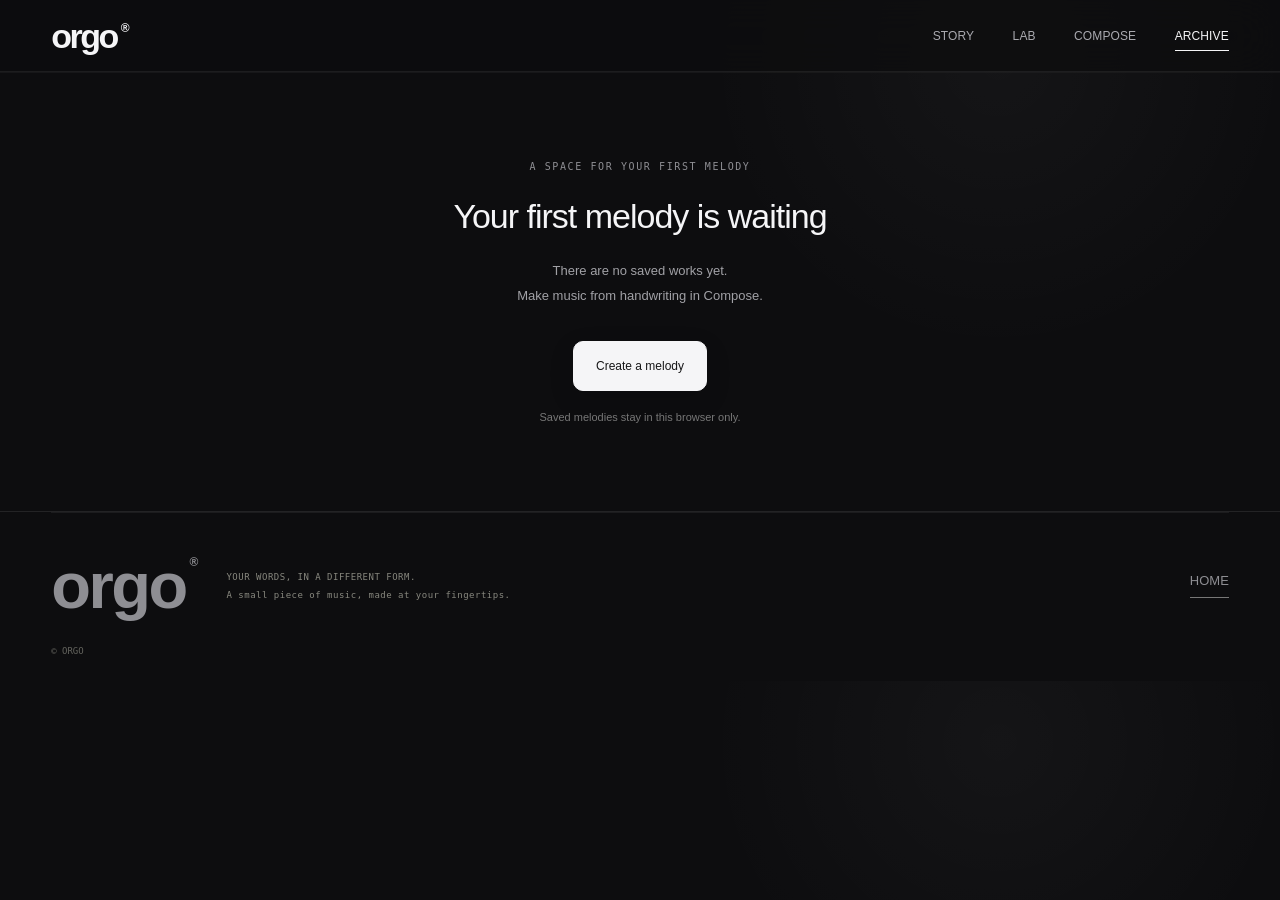
==== commit 681547a5: "Refine corner radii across the site" ====
--- a/archive.html
+++ b/archive.html
@@ -5,7 +5,7 @@
   <meta name="viewport" content="width=device-width, initial-scale=1">
   <meta name="google" content="notranslate">
   <title>Archive — ORGO</title>
-  <link rel="stylesheet" href="site.css?v=split-sections-99">
+  <link rel="stylesheet" href="site.css?v=radius-refine-138">
   <script src="i18n.js?v=title-motion-86" defer></script>
   <script src="site.js?v=archive-musicbox-87" defer></script>
 </head>
--- a/site.css
+++ b/site.css
@@ -6,9 +6,9 @@
   --muted: #a1a1a6;
   --border: #ffffff17;
   --paper: #f5f5f7;
-  --radius-small: 12px;
-  --radius-medium: 18px;
-  --radius-large: 26px;
+  --radius-small: 10px;
+  --radius-medium: 15px;
+  --radius-large: 22px;
 }
 
 * {
@@ -524,7 +524,7 @@
   min-height: 48px;
   padding: 14px 21px;
   border: 1px solid #f4f4f1;
-  border-radius: 10px;
+  border-radius: 8px;
   background: #f4f4f1;
   color: #151517;
   font-size: 11px;
@@ -779,10 +779,12 @@
 
 .compose-primer {
   position: relative;
-  display: grid;
-  min-height: 88svh;
-  padding: clamp(92px, 11vw, 168px) 5%;
+  display: flex;
+  min-height: 100svh;
+  padding: clamp(92px, 11vw, 168px) 5% clamp(84px, 10vw, 144px);
   overflow: hidden;
+  flex-direction: column;
+  justify-content: center;
   background:
     radial-gradient(circle at 20% 48%, #ffffff0b 0, transparent 31%),
     linear-gradient(135deg, #151517, #0d0d0f 68%);
@@ -794,7 +796,7 @@
   align-items: center;
   gap: clamp(54px, 8vw, 140px);
   width: min(100%, 1480px);
-  margin: auto;
+  margin: 0 auto;
 }
 
 .compose-primer-copy h2 {
@@ -877,27 +879,70 @@
 }
 
 .compose-primer-action {
-  display: inline-flex;
+  position: absolute;
+  z-index: 2;
+  top: 50%;
+  left: 50%;
+  display: flex;
   align-items: center;
   justify-content: center;
-  min-height: 52px;
-  margin-top: 34px;
-  padding: 14px 23px;
-  border-radius: 14px;
+  width: min(calc(100% - 48px), 228px);
+  min-height: 60px;
+  padding: 16px 24px;
+  border: 1px solid #f5f5f7;
+  border-radius: 8px;
+  background: transparent;
+  color: #f5f5f7;
+  font-size: 14px;
+  font-weight: 600;
+  letter-spacing: -.02em;
+  box-shadow: 0 14px 38px #00000042;
+  backdrop-filter: none;
+  transform: translate(-50%, -50%);
+  transition: background 220ms ease, color 220ms ease, transform 220ms ease,
+    box-shadow 220ms ease;
+}
+
+.compose-primer-action:hover,
+.compose-primer-action:focus-visible {
   background: #f5f5f7;
   color: #171719;
-  font-size: 13px;
-  font-weight: 600;
-  letter-spacing: -.015em;
-  box-shadow: 0 14px 36px #00000038, inset 0 1px 0 #fff;
-  transition: background 180ms ease, transform 180ms ease, box-shadow 180ms ease;
-}
-
-.compose-primer-action:hover,
-.compose-primer-action:focus-visible {
-  background: #fff;
-  transform: translateY(-2px);
-  box-shadow: 0 18px 44px #00000052, inset 0 1px 0 #fff;
+  transform: translate(-50%, calc(-50% - 3px));
+  box-shadow: 0 18px 42px #00000066;
+}
+
+.compose-primer-cta {
+  width: min(100%, 1160px);
+  margin: clamp(38px, 4.5vw, 70px) auto 0;
+}
+
+.compose-primer-video {
+  position: relative;
+  width: 100%;
+  aspect-ratio: 16 / 9;
+  overflow: hidden;
+  border: 1px solid #ffffff20;
+  border-radius: 18px;
+  background: #080809;
+  box-shadow: 0 36px 90px #00000070;
+}
+
+.compose-primer-video iframe {
+  position: absolute;
+  inset: 0;
+  width: 100%;
+  height: 100%;
+  border: 0;
+  pointer-events: none;
+}
+
+.compose-primer-video-shade {
+  position: absolute;
+  inset: 0;
+  background:
+    radial-gradient(circle at center, transparent 0 18%, #00000026 58%, #0000006b 100%),
+    linear-gradient(180deg, #00000018, #00000040);
+  pointer-events: none;
 }
 
 .compose-primer-steps {
@@ -914,7 +959,7 @@
   gap: 18px;
   align-items: start;
   padding: 23px 24px;
-  border-radius: 18px;
+  border-radius: 15px;
   background: #ffffff06;
   box-shadow: inset 0 1px 0 #ffffff08;
 }
@@ -952,6 +997,8 @@
     gap: 58px;
   }
 
+  .compose-primer-cta { margin-top: 72px; }
+
   .compose-primer-copy h2 {
     font-size: clamp(48px, 11vw, 78px);
   }
@@ -961,7 +1008,14 @@
   .compose-primer { padding: 78px 7%; }
   .compose-primer-copy h2 { margin: 0 0 22px; }
   .compose-primer-copy > p { font-size: 12px; }
-  .compose-primer-action { width: 100%; margin-top: 28px; }
+  .compose-primer-action { width: min(calc(100% - 40px), 218px); min-height: 58px; }
+  .compose-primer-cta { margin-top: 58px; }
+  .compose-primer-video { aspect-ratio: 4 / 3; border-radius: 13px; }
+  .compose-primer-video iframe {
+    left: 50%;
+    width: 177.78%;
+    transform: translateX(-50%);
+  }
   .compose-primer-inner { gap: 42px; }
   .compose-primer-steps li { grid-template-columns: 34px 1fr; padding: 20px; }
 }
@@ -1043,7 +1097,62 @@
   letter-spacing: -.072em;
 }
 
-.lab-landing-copy h1 span { color: #929297; }
+.lab-landing-copy h1 .hover-title-layer > span:last-child { color: #929297; }
+
+.hover-translate-title {
+  position: relative;
+  display: grid;
+  outline: none;
+  cursor: default;
+  isolation: isolate;
+}
+
+.hover-title-layer {
+  grid-area: 1 / 1;
+  transition: opacity 520ms cubic-bezier(.16, 1, .3, 1),
+    transform 680ms cubic-bezier(.16, 1, .3, 1),
+    filter 520ms ease;
+  will-change: opacity, transform, filter;
+}
+
+.hover-title-layer > span {
+  display: block;
+}
+
+.hover-title-layer-en {
+  opacity: 1;
+  transform: translate3d(0, 0, 0);
+  filter: blur(0);
+}
+
+.hover-title-layer-ko {
+  opacity: 0;
+  font-size: .76em;
+  line-height: 1.12;
+  letter-spacing: -.052em;
+  word-break: keep-all;
+  transform: translate3d(0, 20px, 0);
+  filter: blur(5px);
+}
+
+.hover-translate-title:hover .hover-title-layer-en,
+.hover-translate-title:focus-visible .hover-title-layer-en {
+  opacity: 0;
+  transform: translate3d(0, -18px, 0);
+  filter: blur(5px);
+}
+
+.hover-translate-title:hover .hover-title-layer-ko,
+.hover-translate-title:focus-visible .hover-title-layer-ko {
+  opacity: 1;
+  transform: translate3d(0, 0, 0);
+  filter: blur(0);
+}
+
+.hover-translate-title:focus-visible {
+  box-shadow: 0 0 0 1px #ffffff35;
+  border-radius: 8px;
+}
 
 .lab-landing-description {
   max-width: 610px;
@@ -1801,7 +1910,7 @@
   max-width: 1560px;
   margin: 0 auto;
   border: 1px solid #3b3e40;
-  border-radius: 26px;
+  border-radius: 22px;
   background: #181a1be8;
   box-shadow: 0 34px 90px #0007;
   overflow: hidden;
@@ -2784,7 +2893,7 @@
   place-items: center;
   padding: 0;
   border: 1px solid #ffffff20;
-  border-radius: 13px;
+  border-radius: 11px;
   background: #ffffff06;
   color: #9d9fa1;
   box-shadow: inset 0 1px 0 #ffffff0d;
@@ -3466,6 +3575,33 @@
   will-change: opacity, filter, transform;
 }
 
+.compose-primer.is-scroll-responsive .compose-primer-inner {
+  opacity: var(--primer-content-opacity, 1);
+  transform: translate3d(0, var(--primer-content-y, 0px), 0);
+  will-change: opacity, transform;
+}
+
+.compose-primer.is-scroll-responsive .compose-primer-cta {
+  opacity: var(--primer-cta-opacity, 1);
+  filter: blur(var(--primer-cta-blur, 0px));
+  transform: translate3d(0, var(--primer-cta-y, 0px), 0)
+    scale(var(--primer-cta-scale, 1));
+  transform-origin: center;
+  will-change: opacity, filter, transform;
+}
+
+.compose-primer.is-scroll-responsive .compose-primer-video {
+  clip-path: inset(
+    var(--primer-video-clip-y, 0%)
+    var(--primer-video-clip-x, 0%)
+    round var(--primer-video-clip-radius, 22px)
+  );
+  filter: grayscale(var(--primer-video-gray, 0))
+    brightness(var(--primer-video-brightness, 1))
+    saturate(var(--primer-video-saturation, 1));
+  will-change: clip-path, filter;
+}
+
 @keyframes box-float {
   0%,
   100% {
@@ -4287,7 +4423,7 @@
   align-items: center;
   padding: 10px 12px;
   border: 1px solid #ffffff24;
-  border-radius: 15px;
+  border-radius: 12px;
   background: #111111e8;
   box-shadow: 0 18px 52px #000a, inset 0 1px 0 #ffffff0c;
   backdrop-filter: blur(18px);
@@ -4327,7 +4463,7 @@
   min-height: 32px;
   padding: 8px 10px;
   border: 1px solid #ffffff25;
-  border-radius: 9px;
+  border-radius: 7px;
   background: #ffffff08;
   color: #d7d7d7;
   font: 8px/1 sans-serif;
@@ -5418,7 +5554,7 @@
   bottom: 18px;
   min-height: 78px;
   border: 1px solid #ffffff16;
-  border-radius: 20px;
+  border-radius: 16px;
   background: #171719b8;
   box-shadow: 0 18px 48px #00000038, inset 0 1px 0 #ffffff0b;
   backdrop-filter: blur(22px) saturate(115%);
@@ -5443,7 +5579,7 @@
 .lab-howto {
   overflow: hidden;
   border: 1px solid #ffffff14;
-  border-radius: 16px;
+  border-radius: 13px;
   background: #ffffff05;
 }
 
@@ -5458,7 +5594,7 @@
 
 .sound-lab-board {
   border-color: #ffffff1a;
-  border-radius: 28px;
+  border-radius: 24px;
   background: #18181bcc;
   box-shadow: 0 32px 90px #00000052, inset 0 1px 0 #ffffff0b;
   backdrop-filter: blur(18px) saturate(112%);
@@ -5488,7 +5624,7 @@
 .archive-make-object,
 .archive-delete {
   border-color: #ffffff20;
-  border-radius: 12px;
+  border-radius: 10px;
   background: #ffffff08;
   color: #e5e5ea;
   box-shadow: inset 0 1px 0 #ffffff12;
@@ -5504,7 +5640,7 @@
   min-height: 132px;
   padding: 18px;
   border: 1px solid #ffffff12;
-  border-radius: 16px;
+  border-radius: 13px;
   background: #ffffff05;
 }
 
@@ -5516,7 +5652,7 @@
 .archive-feed-stage {
   margin: clamp(14px, 2vw, 28px);
   border: 1px solid #ffffff14;
-  border-radius: 26px;
+  border-radius: 22px;
   background: radial-gradient(ellipse at 50% 54%, #27272a 0%, #18181b 42%, #0d0d0f 78%);
   box-shadow: 0 28px 80px #0000004f, inset 0 1px 0 #ffffff0a;
 }
@@ -5558,12 +5694,12 @@
 
   .hero-bottom-line {
     bottom: 12px;
-    border-radius: 16px;
+    border-radius: 13px;
   }
 
   .archive-feed-stage {
     margin-inline: 10px;
-    border-radius: 20px;
+    border-radius: 16px;
   }
 }
 
@@ -5578,7 +5714,7 @@
 
   .hero-actions .solid-link,
   .hero-actions .text-link {
-    border-radius: 11px;
+    border-radius: 9px;
   }
 
   .hero-bottom-line {
@@ -5588,7 +5724,7 @@
   .lab-howto,
   .sound-lab-board,
   .object-controls {
-    border-radius: 18px;
-  }
-}
-
+    border-radius: 15px;
+  }
+}
+
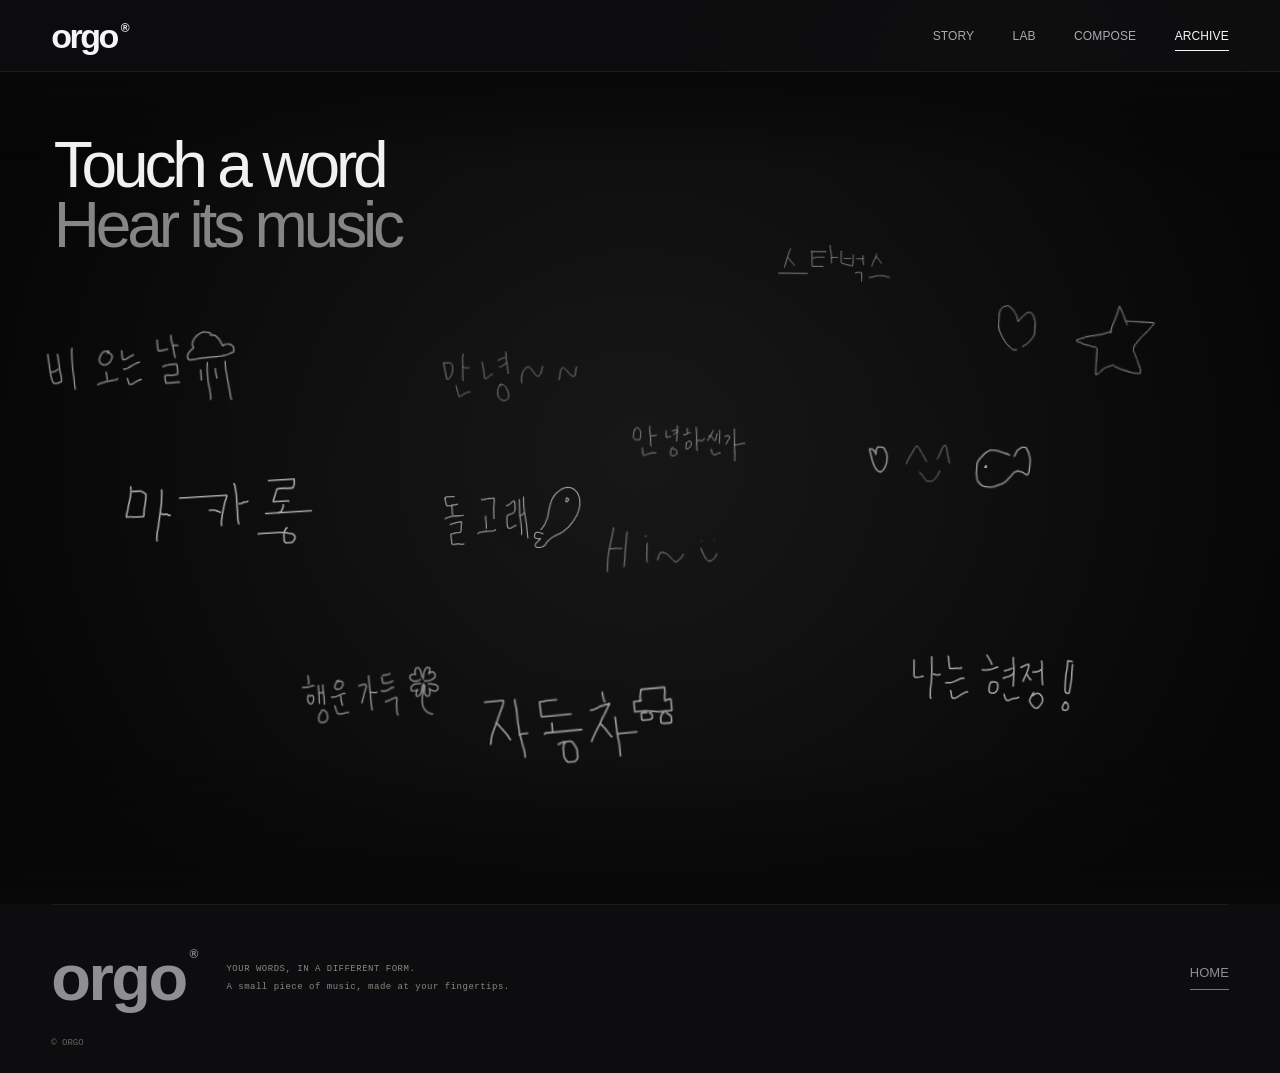
==== commit 4d11a5fd: "Publish existing melodies as shared archive" ====
--- a/archive.html
+++ b/archive.html
@@ -5,9 +5,9 @@
   <meta name="viewport" content="width=device-width, initial-scale=1">
   <meta name="google" content="notranslate">
   <title>Archive — ORGO</title>
-  <link rel="stylesheet" href="site.css?v=radius-refine-138">
-  <script src="i18n.js?v=title-motion-86" defer></script>
-  <script src="site.js?v=archive-musicbox-87" defer></script>
+  <link rel="stylesheet" href="site.css?v=shared-archive-164">
+  <script src="i18n.js?v=remove-language-switch-152" defer></script>
+  <script src="site.js?v=shared-archive-164" defer></script>
 </head>
 
 <body class="archive-page">
@@ -41,7 +41,7 @@
         곡 만들기
       </a>
 
-      <small data-i18n="archiveLocal">곡은 이 브라우저에만 저장됩니다.</small>
+      <small>ORGO의 기본 작품은 모든 기기에서 함께 볼 수 있습니다.</small>
     </section>
 
     <section id="archive-list" class="archive-list" aria-label="저장한 음악" hidden></section>
--- a/site.css
+++ b/site.css
@@ -22,6 +22,15 @@
 html {
   scroll-behavior: smooth;
   scroll-padding-top: 110px;
+  scrollbar-width: none;
+  -ms-overflow-style: none;
+}
+
+html::-webkit-scrollbar,
+body::-webkit-scrollbar {
+  width: 0;
+  height: 0;
+  display: none;
 }
 
 body {
@@ -155,30 +164,54 @@
   animation: introFadeUp .75s cubic-bezier(.22, 1, .36, 1) 1s forwards;
 }
 
-.site-intro-progress {
-  width: 100%;
-  height: 1px;
-  margin-top: clamp(30px, 5vw, 70px);
-  overflow: hidden;
-  background: #ffffff1a;
+.site-intro-handwriting {
+  width: min(58%, 620px);
+  margin: clamp(28px, 3.8vw, 48px) auto 0;
   opacity: 0;
-}
-
-.site-intro-progress i {
+  transform: translateY(8px);
+}
+
+.site-intro-handwriting svg {
   display: block;
   width: 100%;
-  height: 100%;
-  background: #f5f5f7;
-  transform: scaleX(0);
-  transform-origin: left center;
-}
-
-.site-intro.is-active .site-intro-progress {
-  animation: introProgressReveal .25s ease .82s forwards;
-}
-
-.site-intro.is-active .site-intro-progress i {
-  animation: introProgress 2.45s cubic-bezier(.22, 1, .36, 1) .86s forwards;
+  height: clamp(58px, 7vw, 92px);
+  overflow: visible;
+}
+
+.site-intro-handwriting path {
+  fill: none;
+  vector-effect: non-scaling-stroke;
+  stroke-linecap: round;
+  stroke-linejoin: round;
+}
+
+.site-intro-ink-guide path {
+  stroke: #ffffff0d;
+  stroke-width: 1.55;
+}
+
+.site-intro-ink-stroke {
+  stroke: #efeff1;
+  stroke-width: 2.65;
+  stroke-dasharray: 1;
+  stroke-dashoffset: 1;
+  filter: drop-shadow(0 0 5px #ffffff2b);
+}
+
+.site-intro.is-active .site-intro-handwriting {
+  animation: introHandwritingReveal .5s cubic-bezier(.22, 1, .36, 1) .82s forwards;
+}
+
+.site-intro.is-active .site-intro-ink-music {
+  animation: introInkDraw 1.3s cubic-bezier(.38, .05, .18, 1) 1.04s forwards;
+}
+
+.site-intro.is-active .site-intro-ink-box {
+  animation: introInkDraw .92s cubic-bezier(.38, .05, .18, 1) 2.18s forwards;
+}
+
+.site-intro.is-active .site-intro-ink-tail {
+  animation: introInkDraw .62s cubic-bezier(.32, .02, .16, 1) 2.98s forwards;
 }
 
 .site-intro-skip {
@@ -228,12 +261,14 @@
   to { opacity: 1; transform: translateY(0); }
 }
 
-@keyframes introProgressReveal {
-  to { opacity: 1; }
-}
-
-@keyframes introProgress {
-  to { transform: scaleX(1); }
+@keyframes introHandwritingReveal {
+  to { opacity: 1; transform: translateY(0); }
+}
+
+@keyframes introInkDraw {
+  0% { stroke-dashoffset: 1; opacity: .56; }
+  72% { opacity: 1; }
+  100% { stroke-dashoffset: 0; opacity: .94; }
 }
 
 @media (max-width: 650px) {
@@ -250,6 +285,17 @@
   .site-intro-description {
     max-width: 280px;
     line-height: 1.65;
+  }
+
+  .site-intro-handwriting {
+    width: min(86%, 520px);
+    margin-top: 28px;
+  }
+
+  .site-intro-handwriting svg {
+    width: 100%;
+    height: 68px;
+    transform: none;
   }
 
   .site-intro-grid {
@@ -272,16 +318,16 @@
   .site-intro-kicker,
   .site-intro-line > span,
   .site-intro-description,
-  .site-intro-progress,
+  .site-intro-handwriting,
   .site-intro-skip {
     animation: none !important;
     opacity: 1;
     transform: none;
   }
 
-  .site-intro-progress i {
+  .site-intro-ink-stroke {
     animation: none !important;
-    transform: scaleX(1);
+    stroke-dashoffset: 0;
   }
 }
 
@@ -459,7 +505,7 @@
 
 .hero {
   position: relative;
-  min-height: 165svh;
+  min-height: 220svh;
   overflow: clip;
 }
 
@@ -596,10 +642,8 @@
   display: block;
   width: min(100%, 650px);
   transform: translateY(calc(var(--explode, 0) * -8px)) rotate(calc(-8deg + var(--explode, 0) * 8deg));
-  transition:
-    transform 650ms cubic-bezier(0.2, 0.8, 0.2, 1),
-    filter 650ms ease;
   filter: drop-shadow(0 35px 35px #0008);
+  will-change: transform;
 }
 
 .music-box .product-image {
@@ -644,7 +688,7 @@
 .music-box .product-image--whole {
   animation: box-float 7s ease-in-out infinite;
   opacity: calc(1 - var(--explode, 0));
-  transition: opacity 160ms linear;
+  will-change: opacity;
 }
 
 .exploded-assembly {
@@ -669,7 +713,12 @@
 
 .explode-complete {
   transform: translateY(calc((1 - var(--explode, 0)) * 34px)) scale(calc(.94 + var(--explode, 0) * .06));
-  transition: opacity 160ms linear;
+}
+
+.hero:not(.is-exploding) .music-box {
+  transition:
+    transform 420ms cubic-bezier(0.2, 0.8, 0.2, 1),
+    filter 420ms ease;
 }
 
 .hero:not(.is-exploding) .music-box:hover,
@@ -801,11 +850,12 @@
 
 .compose-primer-copy h2 {
   position: relative;
-  max-width: 760px;
+  width: 100%;
+  max-width: 860px;
   min-height: 2.08em;
   margin: 0 0 10px;
   padding-bottom: .24em;
-  font-size: clamp(52px, 6.6vw, 102px);
+  font-size: clamp(40px, 5.8vw, 90px);
   font-weight: 500;
   line-height: 1;
   letter-spacing: -.072em;
@@ -1000,13 +1050,13 @@
   .compose-primer-cta { margin-top: 72px; }
 
   .compose-primer-copy h2 {
-    font-size: clamp(48px, 11vw, 78px);
+    font-size: clamp(38px, 9vw, 72px);
   }
 }
 
 @media (max-width: 650px) {
   .compose-primer { padding: 78px 7%; }
-  .compose-primer-copy h2 { margin: 0 0 22px; }
+  .compose-primer-copy h2 { margin: 0 0 22px; font-size: clamp(34px, 9vw, 58px); }
   .compose-primer-copy > p { font-size: 12px; }
   .compose-primer-action { width: min(calc(100% - 40px), 218px); min-height: 58px; }
   .compose-primer-cta { margin-top: 58px; }
@@ -3738,7 +3788,7 @@
 
 .story-chapters {
   position: relative;
-  height: 300svh;
+  height: 650svh;
 }
 
 .story-sticky {
@@ -3789,6 +3839,7 @@
 }
 
 .story-chapter-heading h3 {
+  position: relative;
   max-width: 560px;
   margin: 0;
   color: #f5f5f7;
@@ -3797,6 +3848,58 @@
   line-height: .98;
   letter-spacing: -.065em;
   text-wrap: balance;
+}
+
+.story-hover-title {
+  cursor: default;
+  outline: none;
+}
+
+.story-title-layer {
+  display: block;
+  transition:
+    opacity .48s cubic-bezier(.22, 1, .36, 1),
+    transform .62s cubic-bezier(.22, 1, .36, 1),
+    filter .48s ease;
+}
+
+.story-title-layer > span {
+  display: block;
+  width: max-content;
+  max-width: 100%;
+  white-space: nowrap;
+}
+
+.story-title-en {
+  opacity: 1;
+  transform: translate3d(0, 0, 0);
+}
+
+.story-title-ko {
+  position: absolute;
+  inset: 0 auto auto 0;
+  font-size: .74em;
+  line-height: 1.12;
+  letter-spacing: -.012em;
+  word-break: keep-all;
+  overflow-wrap: normal;
+  opacity: 0;
+  filter: blur(5px);
+  transform: translate3d(0, 24px, 0);
+}
+
+.story-hover-title:hover .story-title-en,
+.story-hover-title:focus-visible .story-title-en {
+  opacity: 0;
+  filter: blur(5px);
+  transform: translate3d(0, -24px, 0);
+}
+
+.story-hover-title:hover .story-title-ko,
+.story-hover-title:focus-visible .story-title-ko {
+  opacity: 1;
+  filter: blur(0);
+  transform: translate3d(0, 0, 0);
 }
 
 .story-chapter-media {
@@ -3977,8 +4080,40 @@
 }
 
 .story-chapter-final .story-link {
+  position: relative;
+  isolation: isolate;
+  min-width: 230px;
   margin-top: 38px;
-  border-radius: 12px;
+  padding: 17px 25px;
+  overflow: hidden;
+  color: #f5f5f7;
+  border: 1px solid #ffffffa8;
+  border-radius: 9px;
+  background: #ffffff0d;
+  box-shadow: 0 14px 38px #0008, inset 0 0 0 1px #ffffff0b;
+  opacity: 0;
+  transform: translate3d(0, 34px, 0);
+  transition:
+    color .32s ease,
+    background-color .32s ease,
+    border-color .32s ease,
+    box-shadow .32s ease,
+    opacity .7s cubic-bezier(.22, 1, .36, 1),
+    transform .8s cubic-bezier(.22, 1, .36, 1);
+}
+
+.story-chapter-final[aria-hidden="false"] .story-link {
+  opacity: 1;
+  transform: translate3d(0, 0, 0);
+}
+
+.story-chapter-final .story-link:hover,
+.story-chapter-final .story-link:focus-visible {
+  color: #0b0b0c;
+  border-color: #f5f5f7;
+  background: #f5f5f7;
+  box-shadow: 0 20px 48px #000a;
+  transform: translate3d(0, -4px, 0);
 }
 
 .story-sequence-ui {
@@ -4073,7 +4208,7 @@
 
   .story-scroll-cue { grid-column: 1; margin-top: 10px; }
 
-  .story-chapters { height: 320svh; }
+  .story-chapters { height: 680svh; }
 
   .story-chapter {
     grid-template-columns: 1fr;
@@ -4129,6 +4264,17 @@
   .story-paper-sheet path { stroke-dashoffset: 0; }
   .story-ink-card,
   .story-scroll-cue i::after { animation: none; }
+
+  .story-title-layer,
+  .story-chapter-final .story-link {
+    transition: none;
+  }
+
+  .story-chapter-final .story-link {
+    opacity: 1;
+    transform: none;
+  }
+
 }
 
 /* Floating handwriting archive — saved ink becomes the interface. */
@@ -4670,7 +4816,7 @@
   }
 
   .hero {
-    min-height: 145svh;
+    min-height: 205svh;
   }
 
   .hero-stage {
@@ -5727,4 +5873,3 @@
     border-radius: 15px;
   }
 }
-
